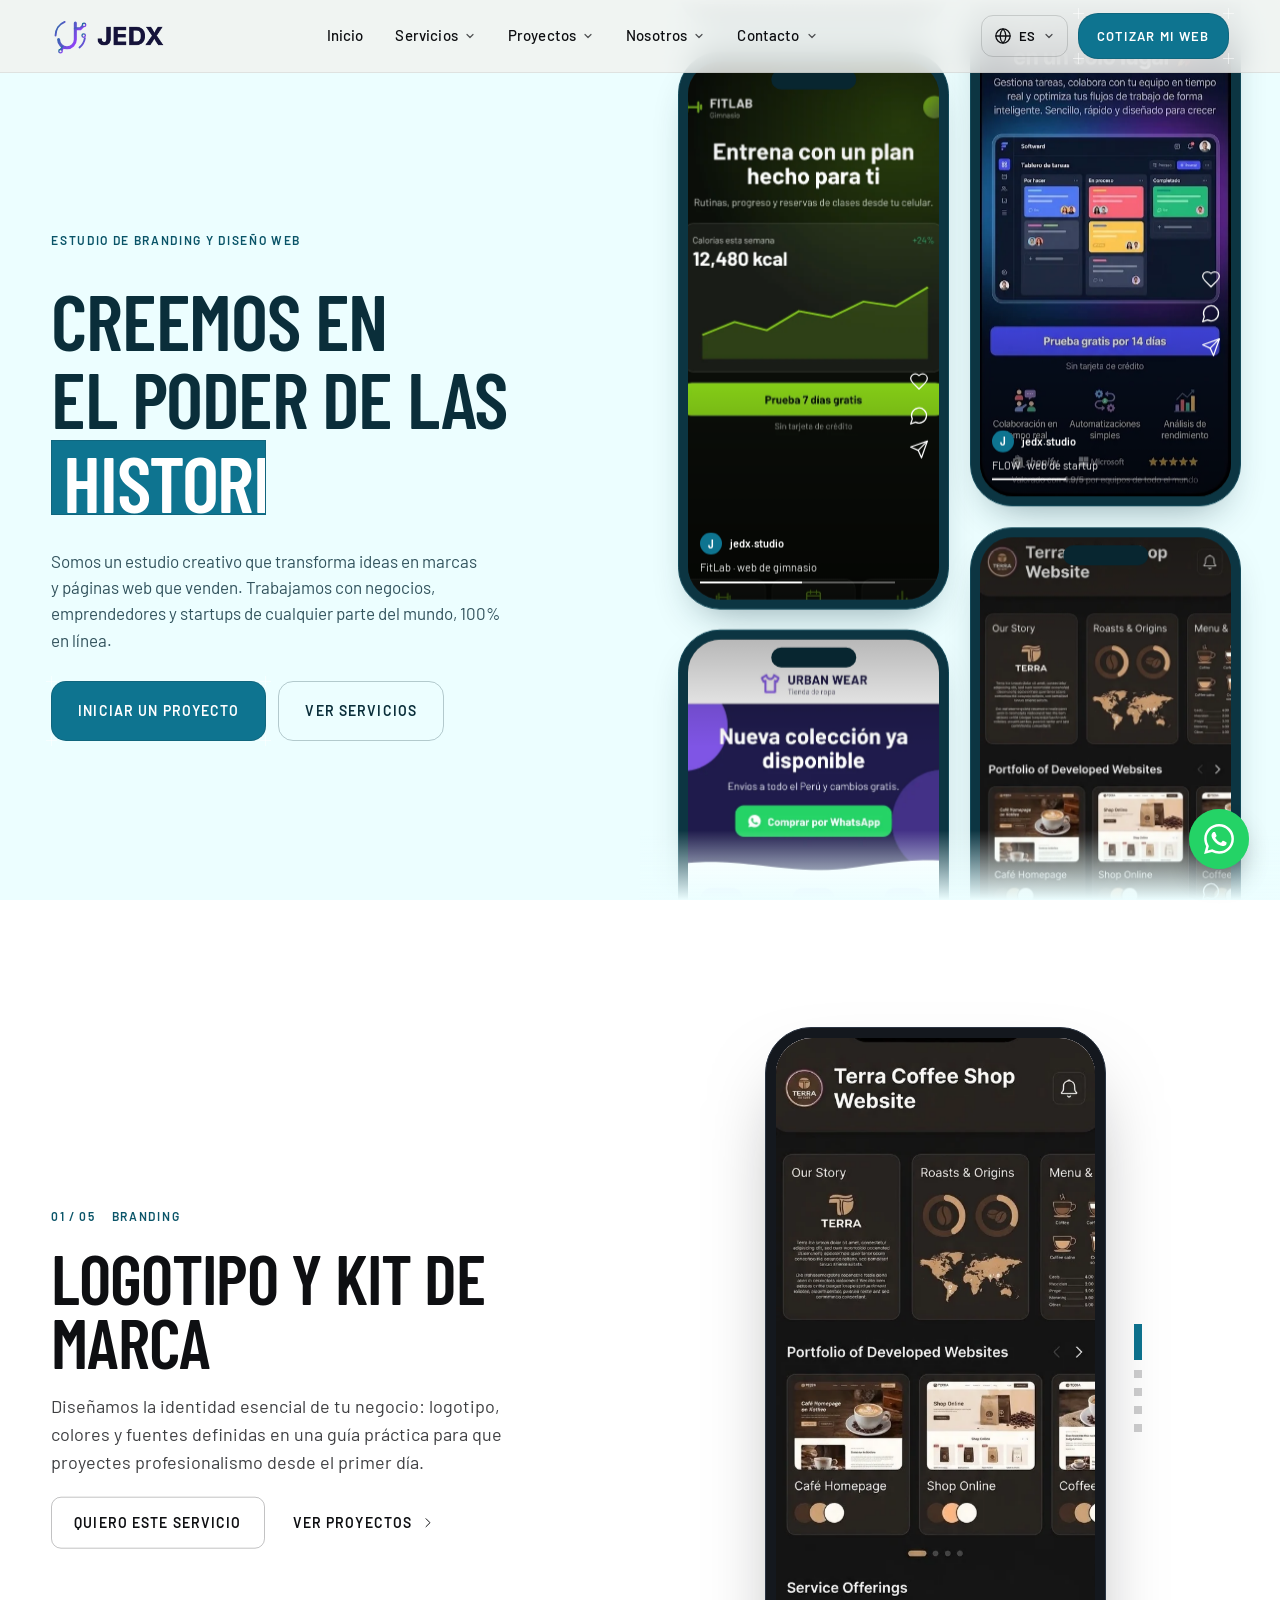
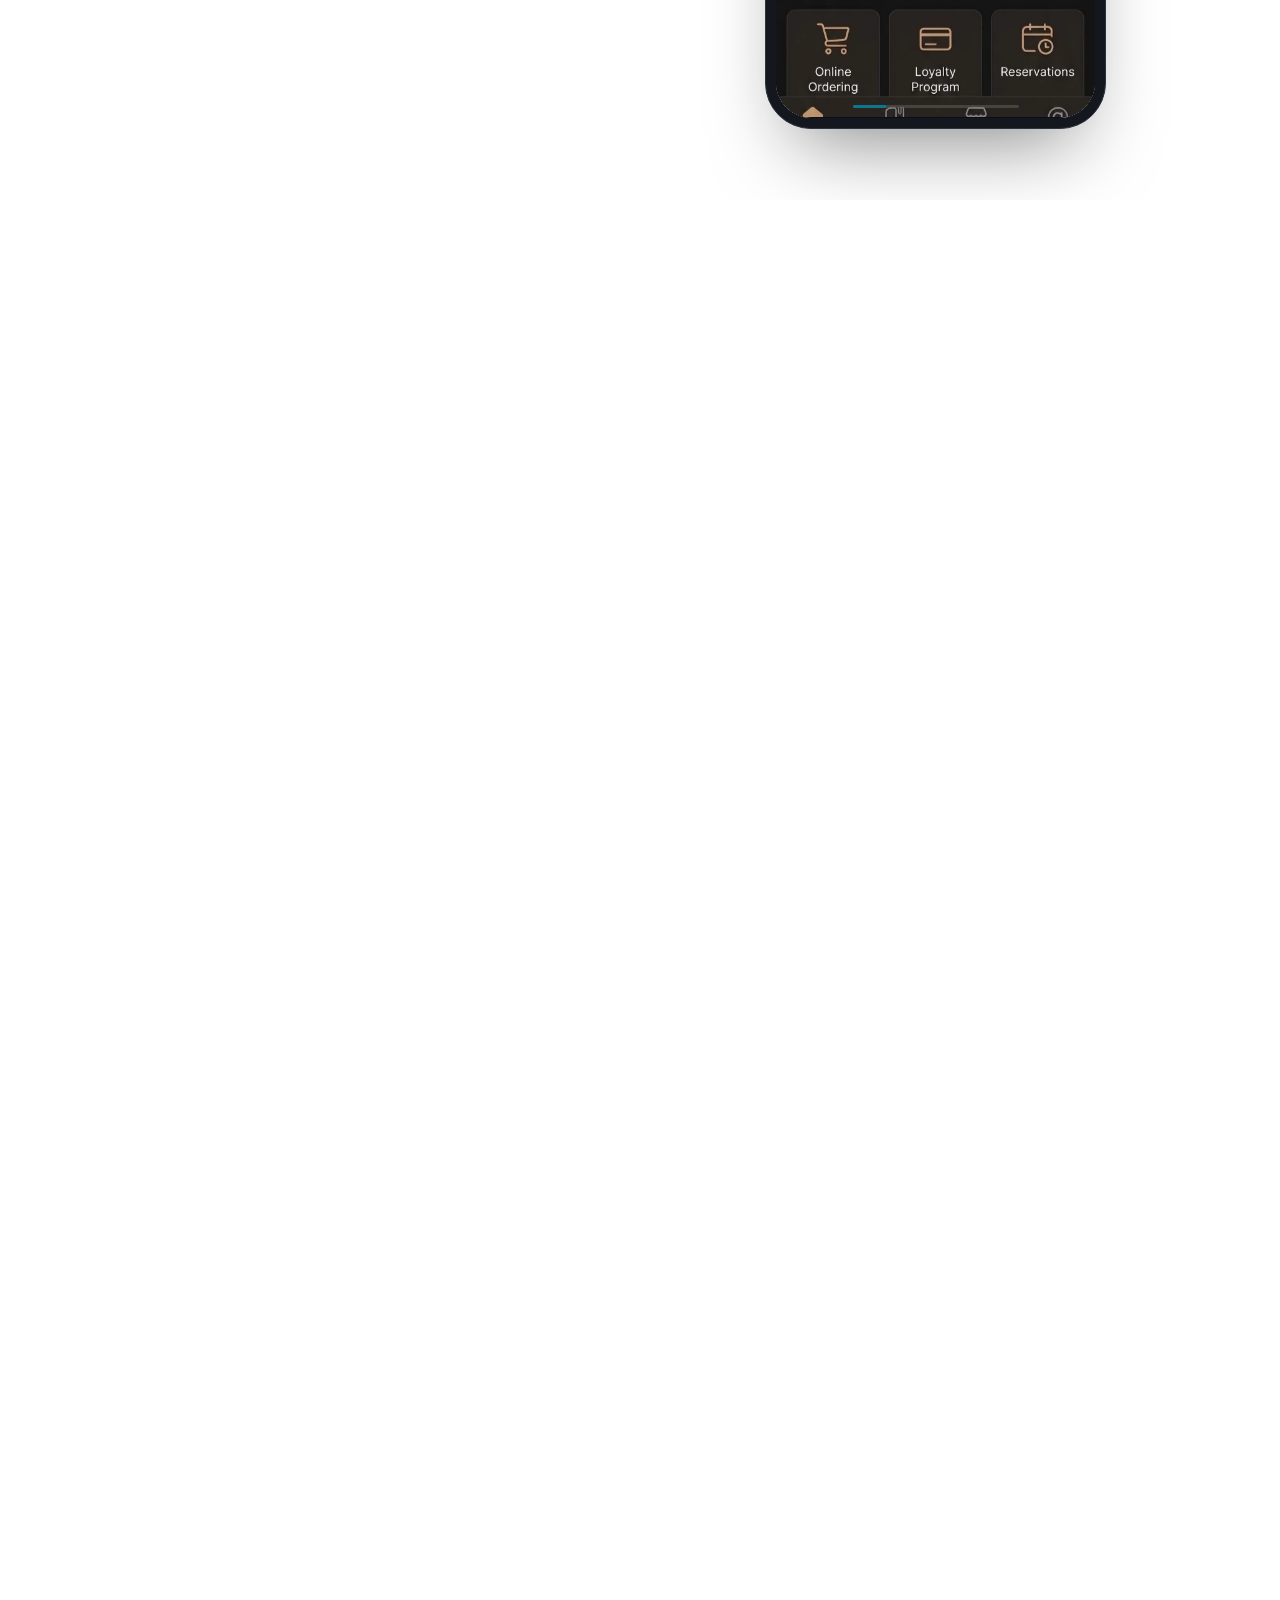
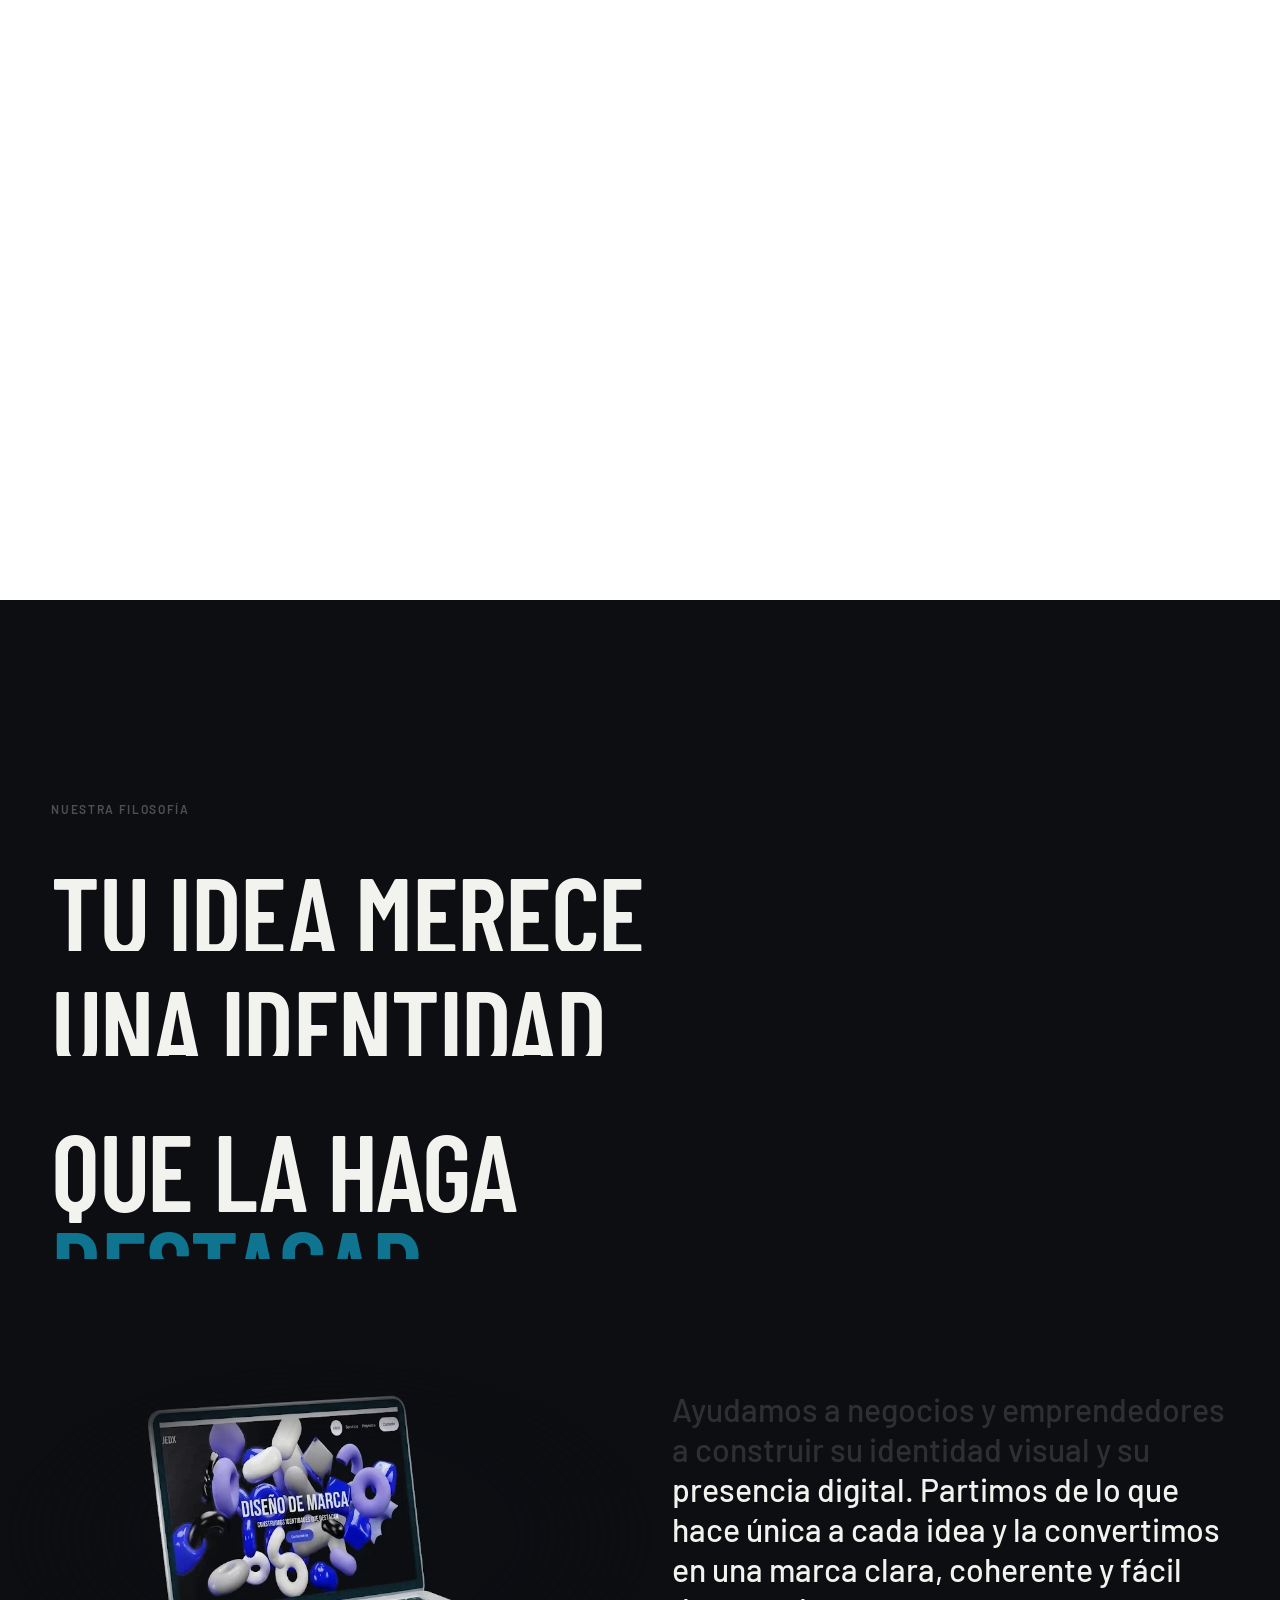
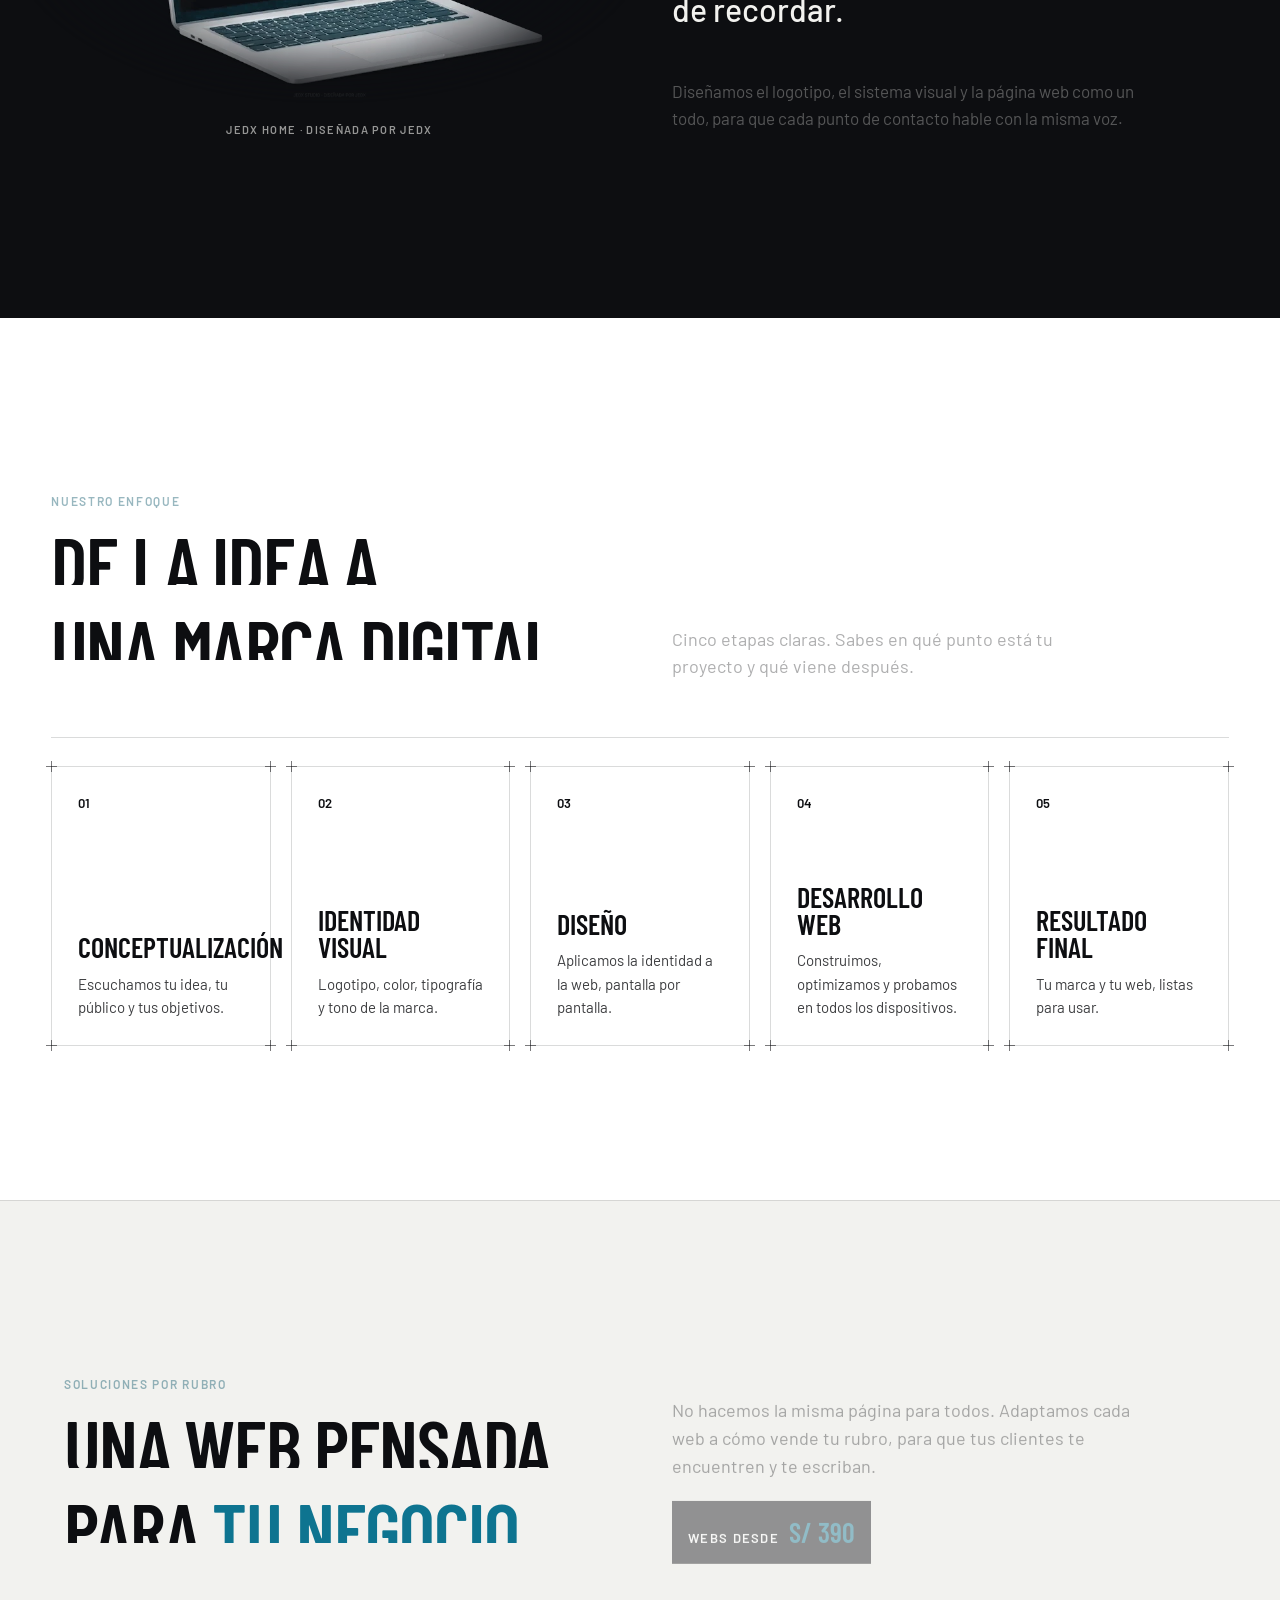
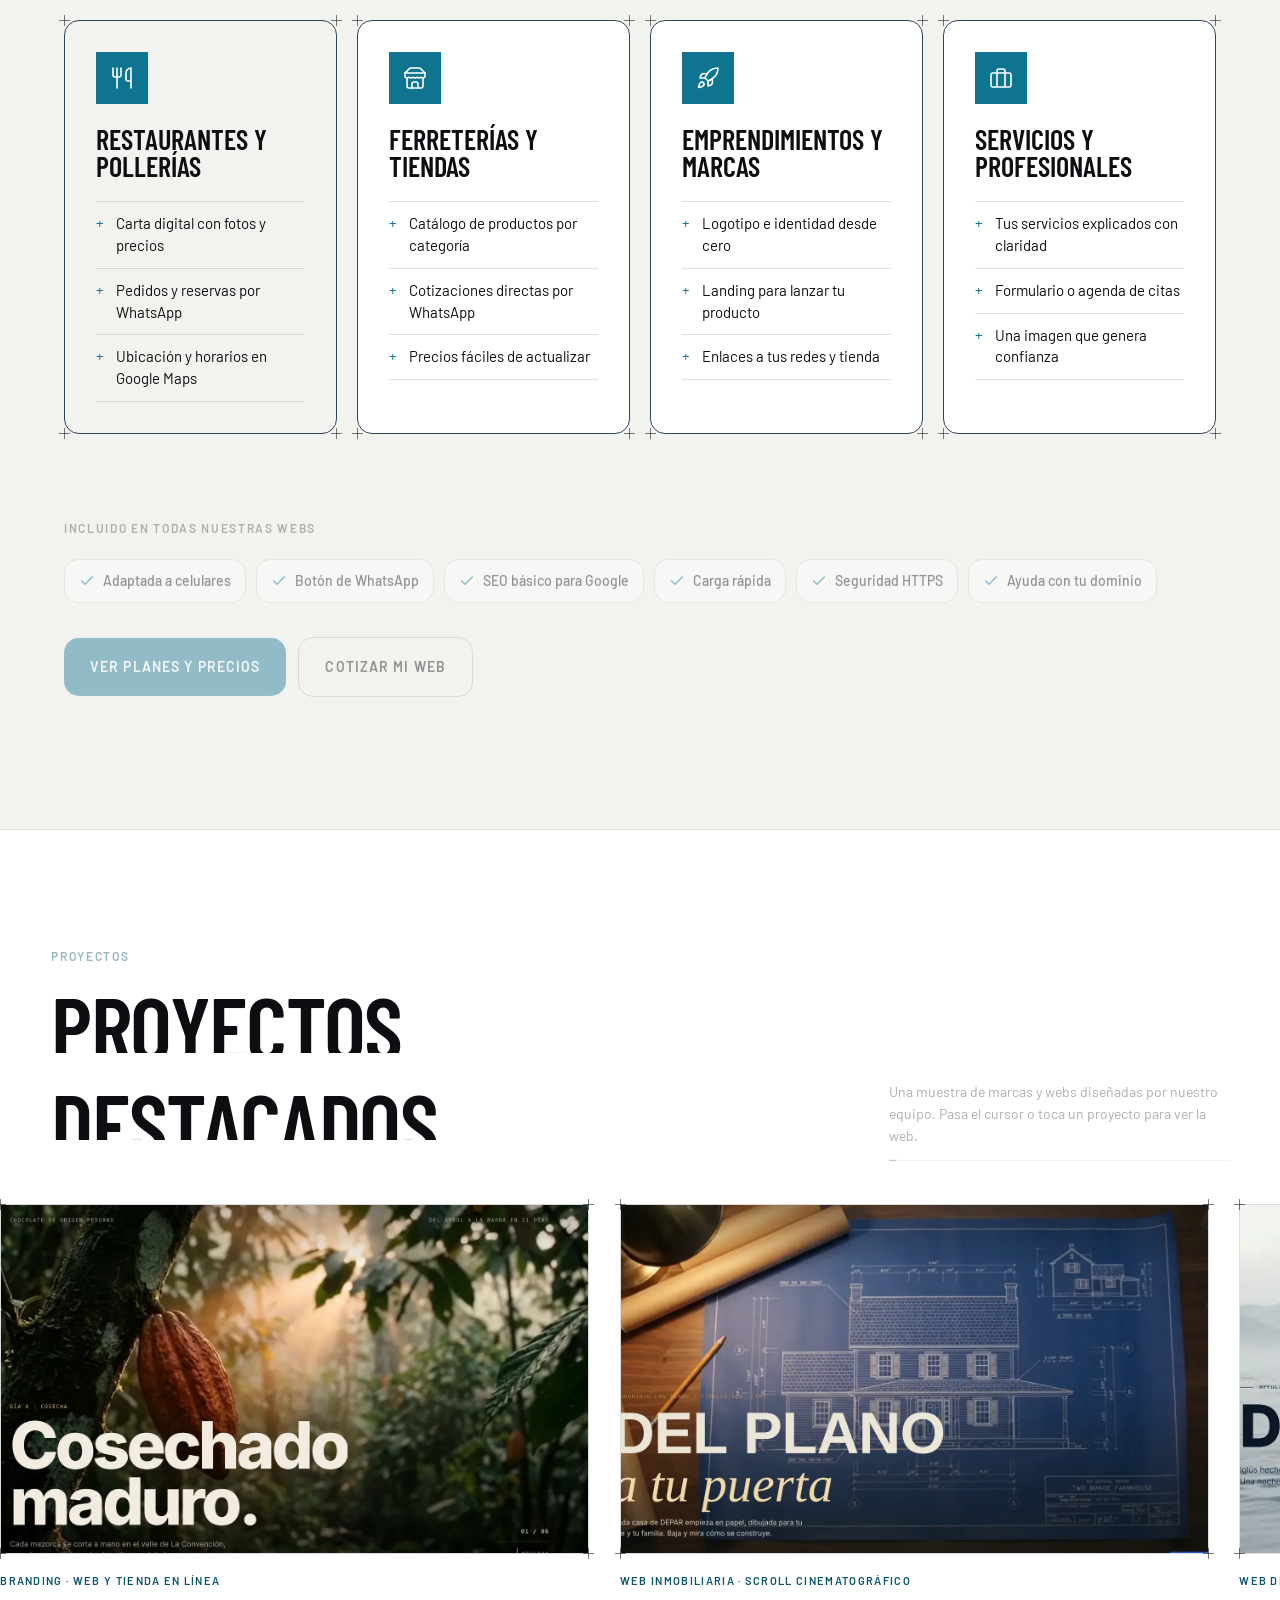
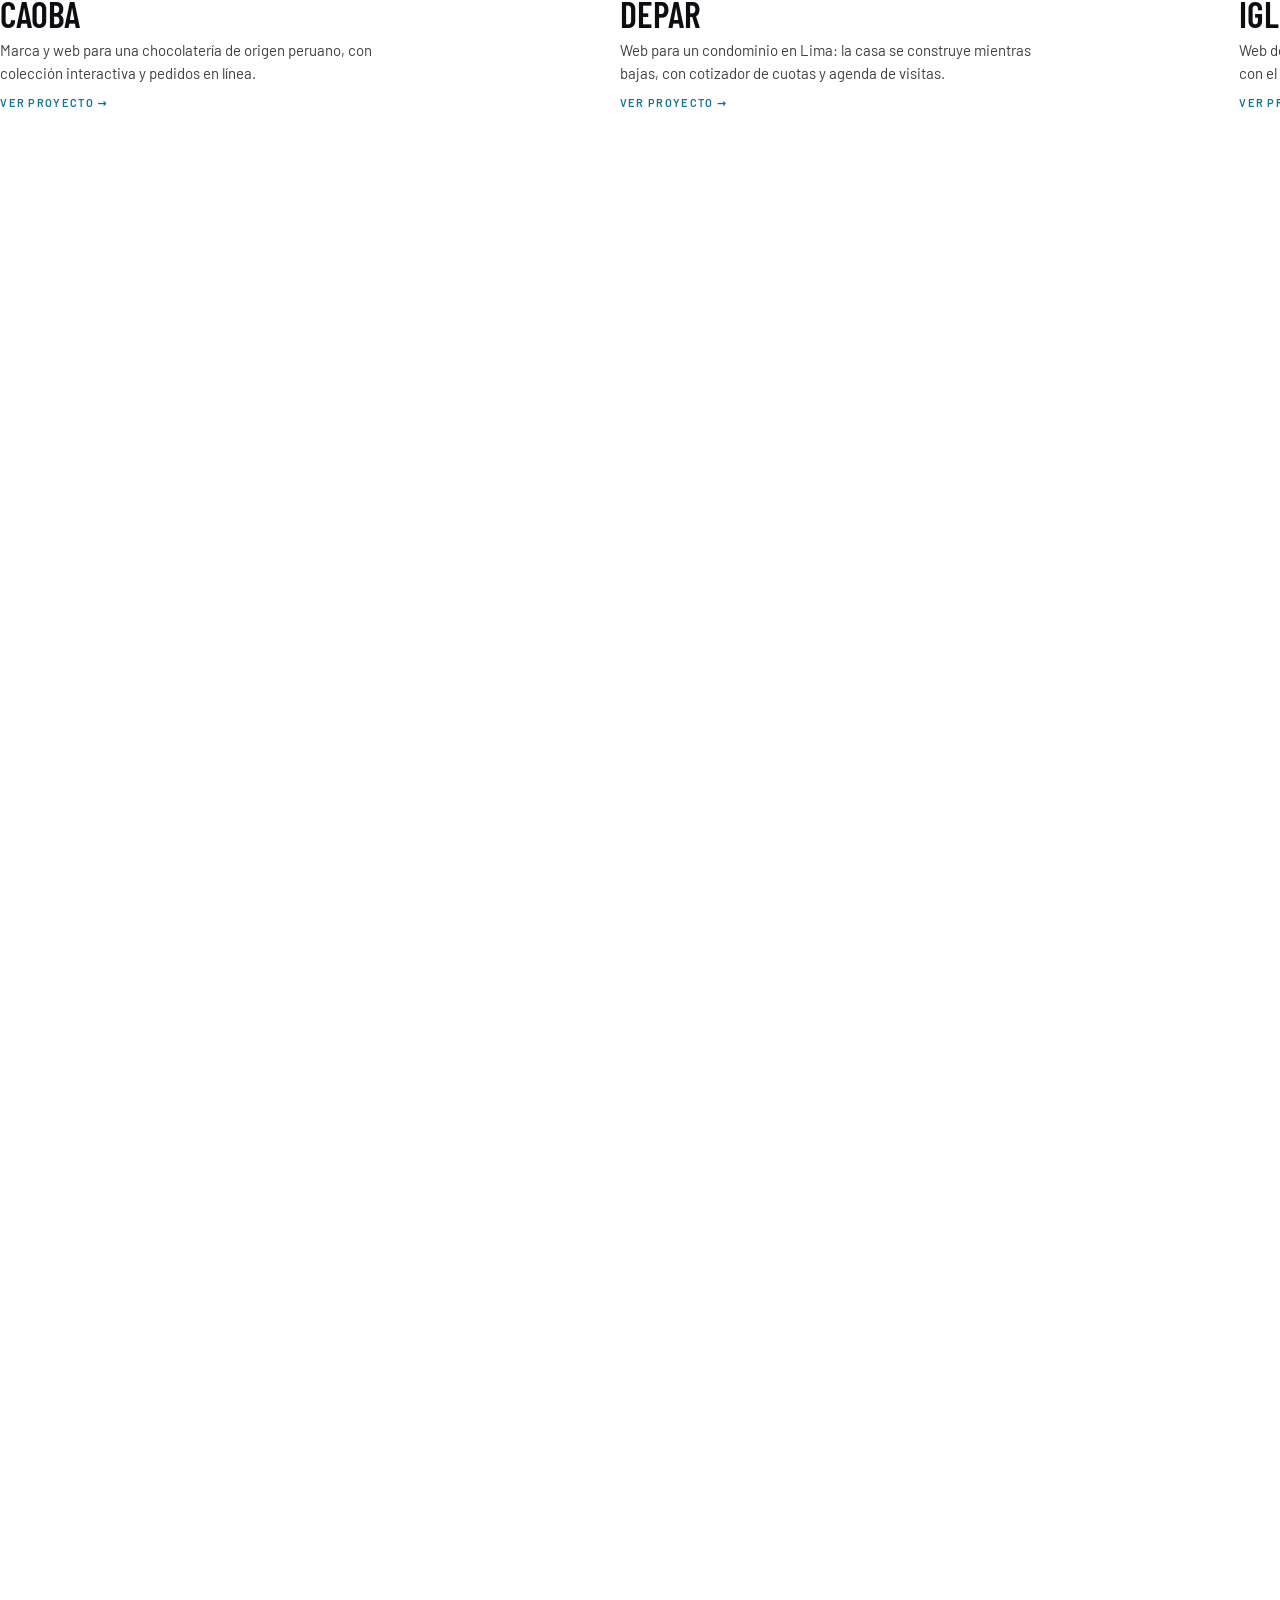
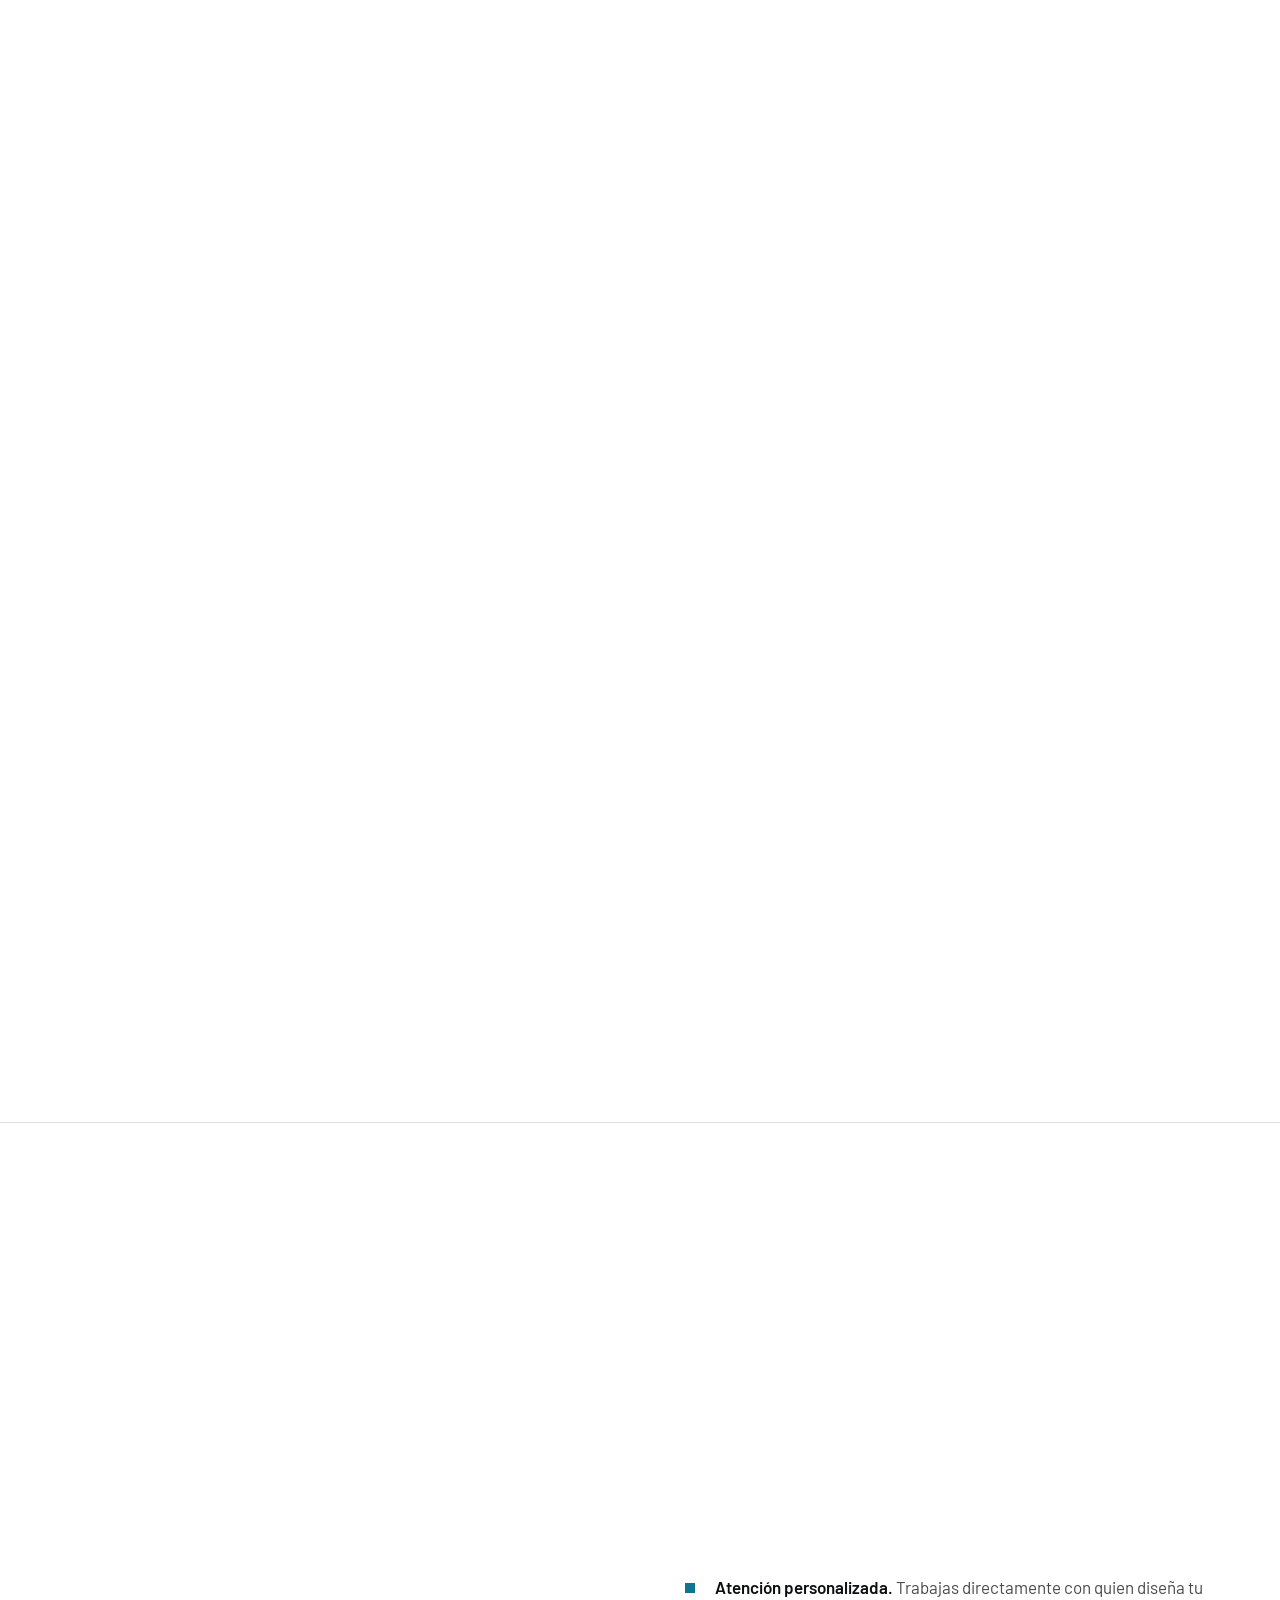
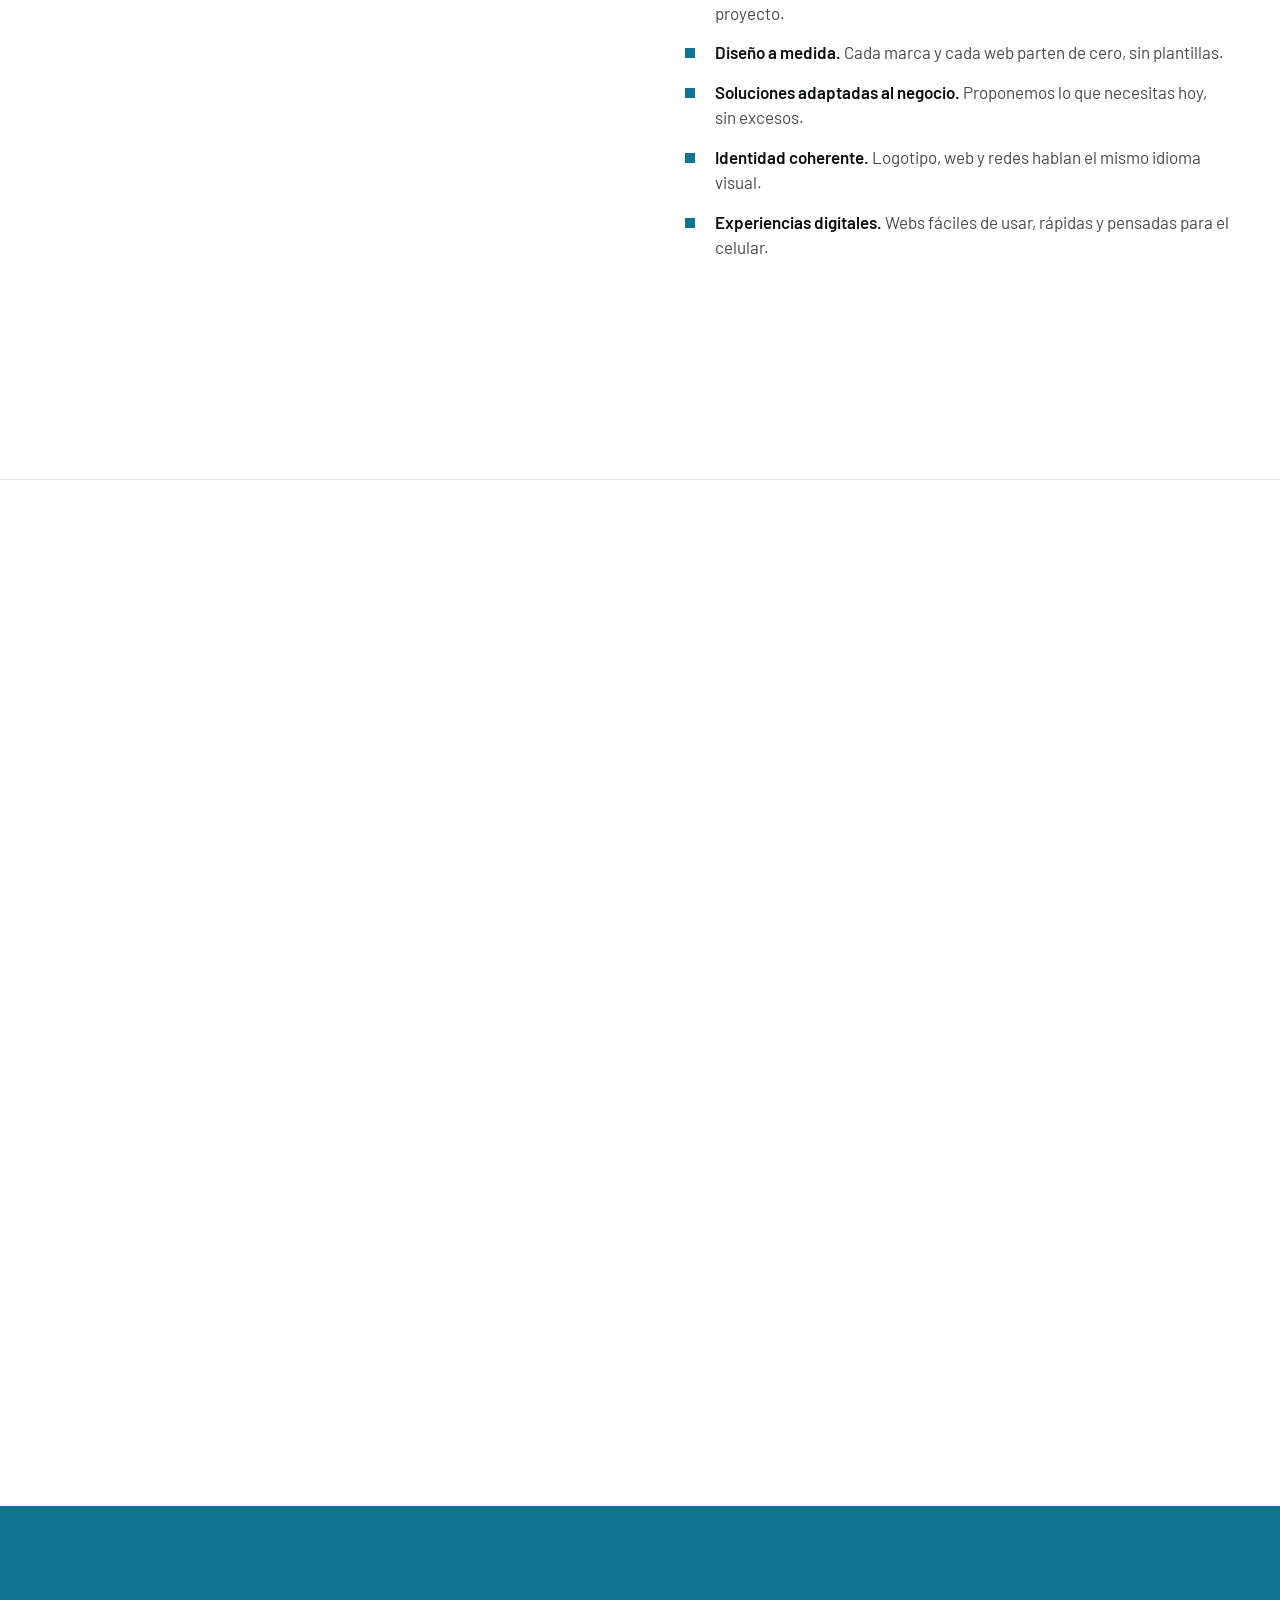
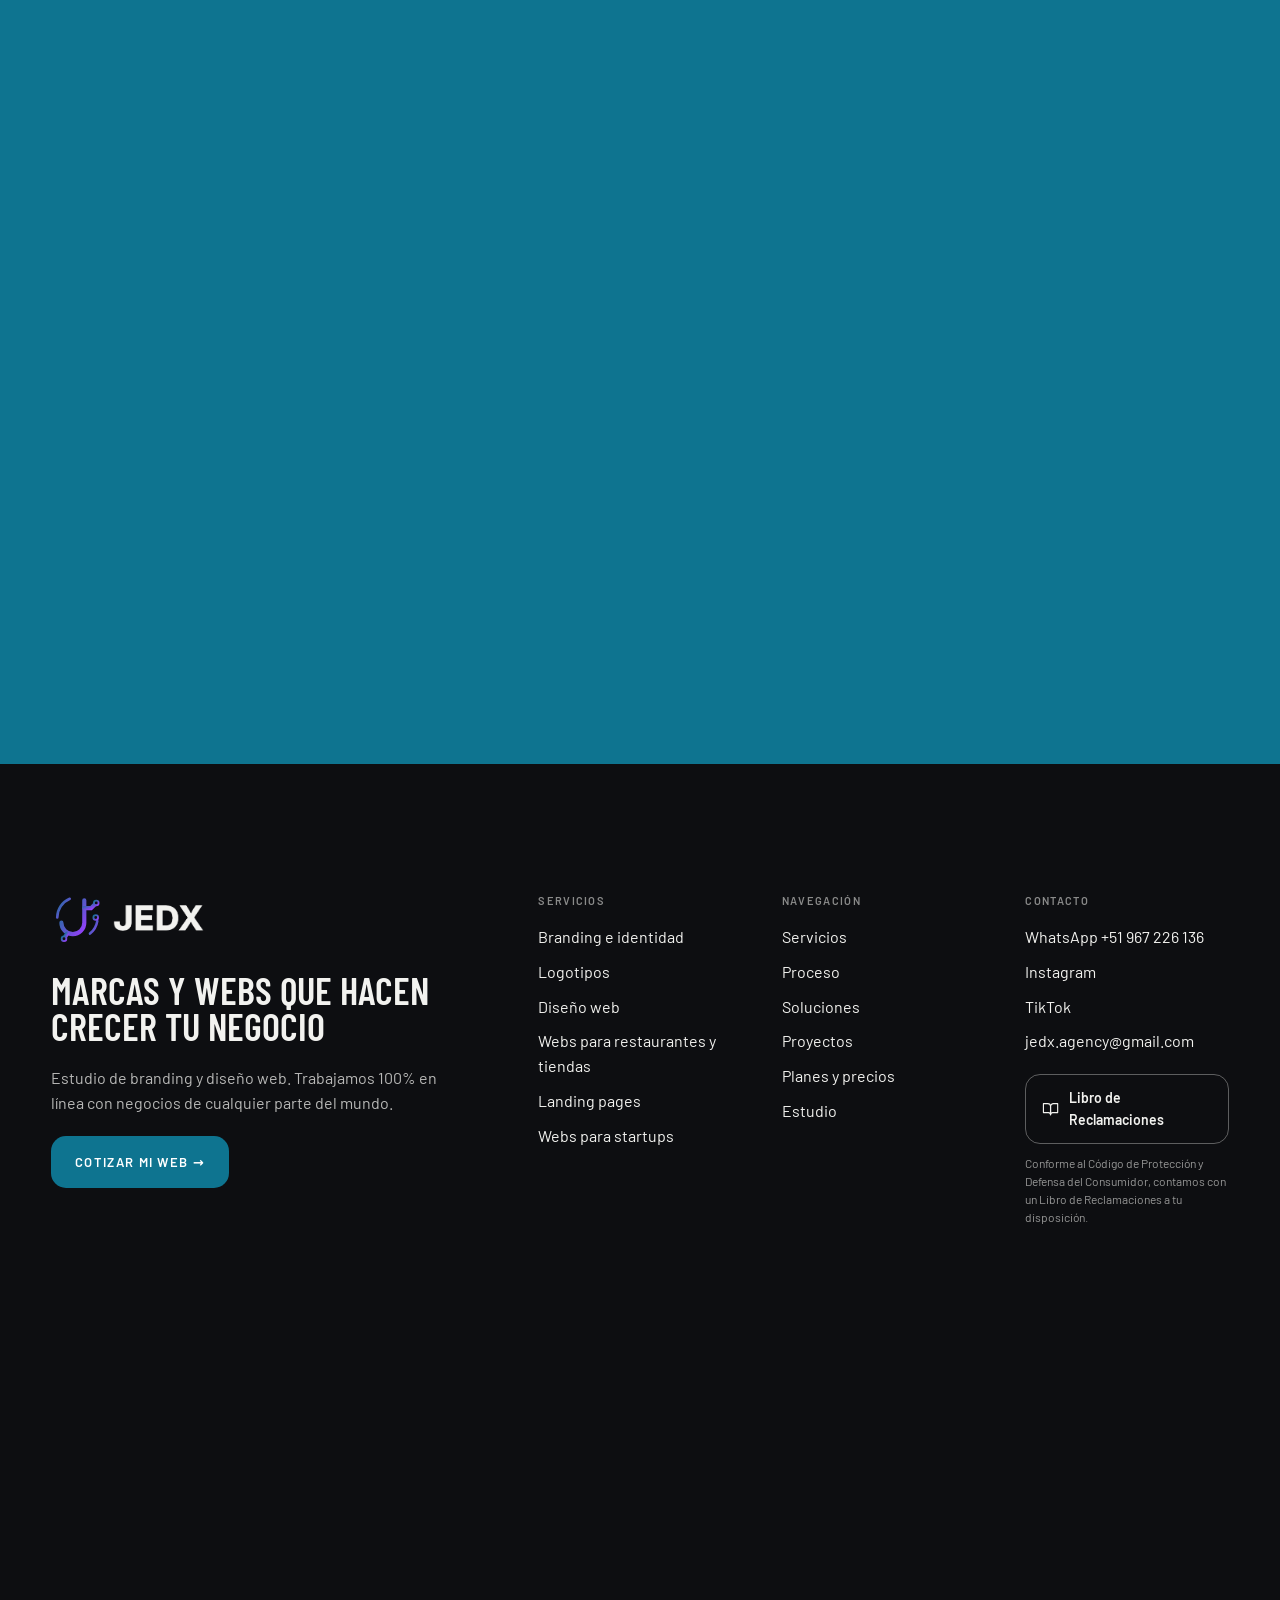
==== index.html @ 4de5710d "Web JEDX: versión actual con todos los arreglos Incluye página principal, paneles de servicios/proye" ====
<!DOCTYPE html>
<html lang="es">
<head>
<meta charset="utf-8">
<meta name="viewport" content="width=device-width, initial-scale=1">
<title>JEDX — Estudio de branding y diseño web | Logotipos y páginas web</title>
<meta name="description" content="JEDX diseña logotipos, identidad visual y páginas web que venden: webs para restaurantes, tiendas, emprendedores y startups. Webs desde S/ 390. Cotiza por WhatsApp.">
<meta name="theme-color" content="#0E7490">
<link rel="canonical" href="https://jedx.studio/">
<link rel="icon" href="assets/img/favicon.svg" type="image/svg+xml">
<link rel="apple-touch-icon" href="assets/img/apple-touch-icon.png">
<meta property="og:type" content="website">
<meta property="og:locale" content="es_PE">
<meta property="og:site_name" content="JEDX">
<meta property="og:title" content="JEDX — Estudio de branding y diseño web">
<meta property="og:description" content="Logotipos, identidad visual y páginas web que venden. Webs desde S/ 390.">
<meta property="og:url" content="https://jedx.studio/">
<meta property="og:image" content="https://jedx.studio/assets/img/og-jedx.jpg">
<meta property="og:image:width" content="1200">
<meta property="og:image:height" content="630">
<meta name="twitter:card" content="summary_large_image">
<script type="application/ld+json">{"@context": "https://schema.org", "@type": "ProfessionalService", "name": "JEDX", "description": "Estudio de branding y diseño web: logotipos, identidad visual, páginas web y landing pages para negocios de cualquier parte del mundo.", "url": "https://jedx.studio/", "image": "https://jedx.studio/assets/img/og-jedx.jpg", "telephone": "+51 967 226 136", "areaServed": "Worldwide", "priceRange": "S/ 149 - S/ 3,490", "contactPoint": {"@type": "ContactPoint", "telephone": "+51-967-226-136", "contactType": "sales", "availableLanguage": ["Spanish"]}}</script>
<style>/* vietnamese */
@font-face {
  font-family: 'Barlow';
  font-style: normal;
  font-weight: 400;
  font-display: swap;
  src: url("assets/fonts/d2282f0a.woff2") format('woff2');
  unicode-range: U+0102-0103, U+0110-0111, U+0128-0129, U+0168-0169, U+01A0-01A1, U+01AF-01B0, U+0300-0301, U+0303-0304, U+0308-0309, U+0323, U+0329, U+1EA0-1EF9, U+20AB;
}
/* latin-ext */
@font-face {
  font-family: 'Barlow';
  font-style: normal;
  font-weight: 400;
  font-display: swap;
  src: url("assets/fonts/0ba46445.woff2") format('woff2');
  unicode-range: U+0100-02BA, U+02BD-02C5, U+02C7-02CC, U+02CE-02D7, U+02DD-02FF, U+0304, U+0308, U+0329, U+1D00-1DBF, U+1E00-1E9F, U+1EF2-1EFF, U+2020, U+20A0-20AB, U+20AD-20C4, U+2113, U+2C60-2C7F, U+A720-A7FF;
}
/* latin */
@font-face {
  font-family: 'Barlow';
  font-style: normal;
  font-weight: 400;
  font-display: swap;
  src: url("assets/fonts/fc63a478.woff2") format('woff2');
  unicode-range: U+0000-00FF, U+0131, U+0152-0153, U+02BB-02BC, U+02C6, U+02DA, U+02DC, U+0304, U+0308, U+0329, U+2000-206F, U+20AC, U+2122, U+2191, U+2193, U+2212, U+2215, U+FEFF, U+FFFD;
}
/* vietnamese */
@font-face {
  font-family: 'Barlow';
  font-style: normal;
  font-weight: 500;
  font-display: swap;
  src: url("assets/fonts/55118bd6.woff2") format('woff2');
  unicode-range: U+0102-0103, U+0110-0111, U+0128-0129, U+0168-0169, U+01A0-01A1, U+01AF-01B0, U+0300-0301, U+0303-0304, U+0308-0309, U+0323, U+0329, U+1EA0-1EF9, U+20AB;
}
/* latin-ext */
@font-face {
  font-family: 'Barlow';
  font-style: normal;
  font-weight: 500;
  font-display: swap;
  src: url("assets/fonts/52c32f45.woff2") format('woff2');
  unicode-range: U+0100-02BA, U+02BD-02C5, U+02C7-02CC, U+02CE-02D7, U+02DD-02FF, U+0304, U+0308, U+0329, U+1D00-1DBF, U+1E00-1E9F, U+1EF2-1EFF, U+2020, U+20A0-20AB, U+20AD-20C4, U+2113, U+2C60-2C7F, U+A720-A7FF;
}
/* latin */
@font-face {
  font-family: 'Barlow';
  font-style: normal;
  font-weight: 500;
  font-display: swap;
  src: url("assets/fonts/796e1c4a.woff2") format('woff2');
  unicode-range: U+0000-00FF, U+0131, U+0152-0153, U+02BB-02BC, U+02C6, U+02DA, U+02DC, U+0304, U+0308, U+0329, U+2000-206F, U+20AC, U+2122, U+2191, U+2193, U+2212, U+2215, U+FEFF, U+FFFD;
}
/* vietnamese */
@font-face {
  font-family: 'Barlow';
  font-style: normal;
  font-weight: 600;
  font-display: swap;
  src: url("assets/fonts/231b4d8e.woff2") format('woff2');
  unicode-range: U+0102-0103, U+0110-0111, U+0128-0129, U+0168-0169, U+01A0-01A1, U+01AF-01B0, U+0300-0301, U+0303-0304, U+0308-0309, U+0323, U+0329, U+1EA0-1EF9, U+20AB;
}
/* latin-ext */
@font-face {
  font-family: 'Barlow';
  font-style: normal;
  font-weight: 600;
  font-display: swap;
  src: url("assets/fonts/dd656ca5.woff2") format('woff2');
  unicode-range: U+0100-02BA, U+02BD-02C5, U+02C7-02CC, U+02CE-02D7, U+02DD-02FF, U+0304, U+0308, U+0329, U+1D00-1DBF, U+1E00-1E9F, U+1EF2-1EFF, U+2020, U+20A0-20AB, U+20AD-20C4, U+2113, U+2C60-2C7F, U+A720-A7FF;
}
/* latin */
@font-face {
  font-family: 'Barlow';
  font-style: normal;
  font-weight: 600;
  font-display: swap;
  src: url("assets/fonts/5e13ee5c.woff2") format('woff2');
  unicode-range: U+0000-00FF, U+0131, U+0152-0153, U+02BB-02BC, U+02C6, U+02DA, U+02DC, U+0304, U+0308, U+0329, U+2000-206F, U+20AC, U+2122, U+2191, U+2193, U+2212, U+2215, U+FEFF, U+FFFD;
}
/* vietnamese */
@font-face {
  font-family: 'Barlow Condensed';
  font-style: normal;
  font-weight: 500;
  font-display: swap;
  src: url("assets/fonts/19c240b7.woff2") format('woff2');
  unicode-range: U+0102-0103, U+0110-0111, U+0128-0129, U+0168-0169, U+01A0-01A1, U+01AF-01B0, U+0300-0301, U+0303-0304, U+0308-0309, U+0323, U+0329, U+1EA0-1EF9, U+20AB;
}
/* latin-ext */
@font-face {
  font-family: 'Barlow Condensed';
  font-style: normal;
  font-weight: 500;
  font-display: swap;
  src: url("assets/fonts/e3df56a5.woff2") format('woff2');
  unicode-range: U+0100-02BA, U+02BD-02C5, U+02C7-02CC, U+02CE-02D7, U+02DD-02FF, U+0304, U+0308, U+0329, U+1D00-1DBF, U+1E00-1E9F, U+1EF2-1EFF, U+2020, U+20A0-20AB, U+20AD-20C4, U+2113, U+2C60-2C7F, U+A720-A7FF;
}
/* latin */
@font-face {
  font-family: 'Barlow Condensed';
  font-style: normal;
  font-weight: 500;
  font-display: swap;
  src: url("assets/fonts/7b64cd37.woff2") format('woff2');
  unicode-range: U+0000-00FF, U+0131, U+0152-0153, U+02BB-02BC, U+02C6, U+02DA, U+02DC, U+0304, U+0308, U+0329, U+2000-206F, U+20AC, U+2122, U+2191, U+2193, U+2212, U+2215, U+FEFF, U+FFFD;
}
/* vietnamese */
@font-face {
  font-family: 'Barlow Condensed';
  font-style: normal;
  font-weight: 600;
  font-display: swap;
  src: url("assets/fonts/e6b7b6a3.woff2") format('woff2');
  unicode-range: U+0102-0103, U+0110-0111, U+0128-0129, U+0168-0169, U+01A0-01A1, U+01AF-01B0, U+0300-0301, U+0303-0304, U+0308-0309, U+0323, U+0329, U+1EA0-1EF9, U+20AB;
}
/* latin-ext */
@font-face {
  font-family: 'Barlow Condensed';
  font-style: normal;
  font-weight: 600;
  font-display: swap;
  src: url("assets/fonts/881615b3.woff2") format('woff2');
  unicode-range: U+0100-02BA, U+02BD-02C5, U+02C7-02CC, U+02CE-02D7, U+02DD-02FF, U+0304, U+0308, U+0329, U+1D00-1DBF, U+1E00-1E9F, U+1EF2-1EFF, U+2020, U+20A0-20AB, U+20AD-20C4, U+2113, U+2C60-2C7F, U+A720-A7FF;
}
/* latin */
@font-face {
  font-family: 'Barlow Condensed';
  font-style: normal;
  font-weight: 600;
  font-display: swap;
  src: url("assets/fonts/ab74875f.woff2") format('woff2');
  unicode-range: U+0000-00FF, U+0131, U+0152-0153, U+02BB-02BC, U+02C6, U+02DA, U+02DC, U+0304, U+0308, U+0329, U+2000-206F, U+20AC, U+2122, U+2191, U+2193, U+2212, U+2215, U+FEFF, U+FFFD;
}
/* vietnamese */
@font-face {
  font-family: 'Barlow Condensed';
  font-style: normal;
  font-weight: 700;
  font-display: swap;
  src: url("assets/fonts/0ce702d6.woff2") format('woff2');
  unicode-range: U+0102-0103, U+0110-0111, U+0128-0129, U+0168-0169, U+01A0-01A1, U+01AF-01B0, U+0300-0301, U+0303-0304, U+0308-0309, U+0323, U+0329, U+1EA0-1EF9, U+20AB;
}
/* latin-ext */
@font-face {
  font-family: 'Barlow Condensed';
  font-style: normal;
  font-weight: 700;
  font-display: swap;
  src: url("assets/fonts/4308d374.woff2") format('woff2');
  unicode-range: U+0100-02BA, U+02BD-02C5, U+02C7-02CC, U+02CE-02D7, U+02DD-02FF, U+0304, U+0308, U+0329, U+1D00-1DBF, U+1E00-1E9F, U+1EF2-1EFF, U+2020, U+20A0-20AB, U+20AD-20C4, U+2113, U+2C60-2C7F, U+A720-A7FF;
}
/* latin */
@font-face {
  font-family: 'Barlow Condensed';
  font-style: normal;
  font-weight: 700;
  font-display: swap;
  src: url("assets/fonts/1bac1130.woff2") format('woff2');
  unicode-range: U+0000-00FF, U+0131, U+0152-0153, U+02BB-02BC, U+02C6, U+02DA, U+02DC, U+0304, U+0308, U+0329, U+2000-206F, U+20AC, U+2122, U+2191, U+2193, U+2212, U+2215, U+FEFF, U+FFFD;
}
</style>
<style>/* Industry — design-system tokens and component classes. This file is the source of truth for the system's look; retune it here and see readme.md. */
/* vietnamese */
@font-face {
  font-family: 'Barlow';
  font-style: normal;
  font-weight: 400;
  font-display: swap;
  src: url("assets/fonts/d2282f0a.woff2") format('woff2');
  unicode-range: U+0102-0103, U+0110-0111, U+0128-0129, U+0168-0169, U+01A0-01A1, U+01AF-01B0, U+0300-0301, U+0303-0304, U+0308-0309, U+0323, U+0329, U+1EA0-1EF9, U+20AB;
}
/* latin-ext */
@font-face {
  font-family: 'Barlow';
  font-style: normal;
  font-weight: 400;
  font-display: swap;
  src: url("assets/fonts/0ba46445.woff2") format('woff2');
  unicode-range: U+0100-02BA, U+02BD-02C5, U+02C7-02CC, U+02CE-02D7, U+02DD-02FF, U+0304, U+0308, U+0329, U+1D00-1DBF, U+1E00-1E9F, U+1EF2-1EFF, U+2020, U+20A0-20AB, U+20AD-20C4, U+2113, U+2C60-2C7F, U+A720-A7FF;
}
/* latin */
@font-face {
  font-family: 'Barlow';
  font-style: normal;
  font-weight: 400;
  font-display: swap;
  src: url("assets/fonts/fc63a478.woff2") format('woff2');
  unicode-range: U+0000-00FF, U+0131, U+0152-0153, U+02BB-02BC, U+02C6, U+02DA, U+02DC, U+0304, U+0308, U+0329, U+2000-206F, U+20AC, U+2122, U+2191, U+2193, U+2212, U+2215, U+FEFF, U+FFFD;
}
/* vietnamese */
@font-face {
  font-family: 'Barlow';
  font-style: normal;
  font-weight: 500;
  font-display: swap;
  src: url("assets/fonts/55118bd6.woff2") format('woff2');
  unicode-range: U+0102-0103, U+0110-0111, U+0128-0129, U+0168-0169, U+01A0-01A1, U+01AF-01B0, U+0300-0301, U+0303-0304, U+0308-0309, U+0323, U+0329, U+1EA0-1EF9, U+20AB;
}
/* latin-ext */
@font-face {
  font-family: 'Barlow';
  font-style: normal;
  font-weight: 500;
  font-display: swap;
  src: url("assets/fonts/52c32f45.woff2") format('woff2');
  unicode-range: U+0100-02BA, U+02BD-02C5, U+02C7-02CC, U+02CE-02D7, U+02DD-02FF, U+0304, U+0308, U+0329, U+1D00-1DBF, U+1E00-1E9F, U+1EF2-1EFF, U+2020, U+20A0-20AB, U+20AD-20C4, U+2113, U+2C60-2C7F, U+A720-A7FF;
}
/* latin */
@font-face {
  font-family: 'Barlow';
  font-style: normal;
  font-weight: 500;
  font-display: swap;
  src: url("assets/fonts/796e1c4a.woff2") format('woff2');
  unicode-range: U+0000-00FF, U+0131, U+0152-0153, U+02BB-02BC, U+02C6, U+02DA, U+02DC, U+0304, U+0308, U+0329, U+2000-206F, U+20AC, U+2122, U+2191, U+2193, U+2212, U+2215, U+FEFF, U+FFFD;
}
/* vietnamese */
@font-face {
  font-family: 'Barlow';
  font-style: normal;
  font-weight: 700;
  font-display: swap;
  src: url("assets/fonts/bd2532d5.woff2") format('woff2');
  unicode-range: U+0102-0103, U+0110-0111, U+0128-0129, U+0168-0169, U+01A0-01A1, U+01AF-01B0, U+0300-0301, U+0303-0304, U+0308-0309, U+0323, U+0329, U+1EA0-1EF9, U+20AB;
}
/* latin-ext */
@font-face {
  font-family: 'Barlow';
  font-style: normal;
  font-weight: 700;
  font-display: swap;
  src: url("assets/fonts/46a179b3.woff2") format('woff2');
  unicode-range: U+0100-02BA, U+02BD-02C5, U+02C7-02CC, U+02CE-02D7, U+02DD-02FF, U+0304, U+0308, U+0329, U+1D00-1DBF, U+1E00-1E9F, U+1EF2-1EFF, U+2020, U+20A0-20AB, U+20AD-20C4, U+2113, U+2C60-2C7F, U+A720-A7FF;
}
/* latin */
@font-face {
  font-family: 'Barlow';
  font-style: normal;
  font-weight: 700;
  font-display: swap;
  src: url("assets/fonts/4f1eda33.woff2") format('woff2');
  unicode-range: U+0000-00FF, U+0131, U+0152-0153, U+02BB-02BC, U+02C6, U+02DA, U+02DC, U+0304, U+0308, U+0329, U+2000-206F, U+20AC, U+2122, U+2191, U+2193, U+2212, U+2215, U+FEFF, U+FFFD;
}
/* vietnamese */
@font-face {
  font-family: 'Barlow Condensed';
  font-style: normal;
  font-weight: 400;
  font-display: swap;
  src: url("assets/fonts/0646ffa9.woff2") format('woff2');
  unicode-range: U+0102-0103, U+0110-0111, U+0128-0129, U+0168-0169, U+01A0-01A1, U+01AF-01B0, U+0300-0301, U+0303-0304, U+0308-0309, U+0323, U+0329, U+1EA0-1EF9, U+20AB;
}
/* latin-ext */
@font-face {
  font-family: 'Barlow Condensed';
  font-style: normal;
  font-weight: 400;
  font-display: swap;
  src: url("assets/fonts/db9ae915.woff2") format('woff2');
  unicode-range: U+0100-02BA, U+02BD-02C5, U+02C7-02CC, U+02CE-02D7, U+02DD-02FF, U+0304, U+0308, U+0329, U+1D00-1DBF, U+1E00-1E9F, U+1EF2-1EFF, U+2020, U+20A0-20AB, U+20AD-20C4, U+2113, U+2C60-2C7F, U+A720-A7FF;
}
/* latin */
@font-face {
  font-family: 'Barlow Condensed';
  font-style: normal;
  font-weight: 400;
  font-display: swap;
  src: url("assets/fonts/81603f66.woff2") format('woff2');
  unicode-range: U+0000-00FF, U+0131, U+0152-0153, U+02BB-02BC, U+02C6, U+02DA, U+02DC, U+0304, U+0308, U+0329, U+2000-206F, U+20AC, U+2122, U+2191, U+2193, U+2212, U+2215, U+FEFF, U+FFFD;
}
/* vietnamese */
@font-face {
  font-family: 'Barlow Condensed';
  font-style: normal;
  font-weight: 600;
  font-display: swap;
  src: url("assets/fonts/e6b7b6a3.woff2") format('woff2');
  unicode-range: U+0102-0103, U+0110-0111, U+0128-0129, U+0168-0169, U+01A0-01A1, U+01AF-01B0, U+0300-0301, U+0303-0304, U+0308-0309, U+0323, U+0329, U+1EA0-1EF9, U+20AB;
}
/* latin-ext */
@font-face {
  font-family: 'Barlow Condensed';
  font-style: normal;
  font-weight: 600;
  font-display: swap;
  src: url("assets/fonts/881615b3.woff2") format('woff2');
  unicode-range: U+0100-02BA, U+02BD-02C5, U+02C7-02CC, U+02CE-02D7, U+02DD-02FF, U+0304, U+0308, U+0329, U+1D00-1DBF, U+1E00-1E9F, U+1EF2-1EFF, U+2020, U+20A0-20AB, U+20AD-20C4, U+2113, U+2C60-2C7F, U+A720-A7FF;
}
/* latin */
@font-face {
  font-family: 'Barlow Condensed';
  font-style: normal;
  font-weight: 600;
  font-display: swap;
  src: url("assets/fonts/ab74875f.woff2") format('woff2');
  unicode-range: U+0000-00FF, U+0131, U+0152-0153, U+02BB-02BC, U+02C6, U+02DA, U+02DC, U+0304, U+0308, U+0329, U+2000-206F, U+20AC, U+2122, U+2191, U+2193, U+2212, U+2215, U+FEFF, U+FFFD;
}


:root {
  --color-bg: #f2f2f3;
  --color-surface: #e9e9ea;
  --color-text: #1d1f20;
  --color-accent: #5980a6;
  --color-accent-2: #728fab;
  --color-divider: color-mix(in srgb, #1d1f20 16%, transparent);

  /* Tonal ramps — generated in OKLCH on one shared lightness scale, so the
     same step of any role matches the others in visual value. */
  --color-neutral-100: #f5f5f8;
  --color-neutral-200: #e7e7ea;
  --color-neutral-300: #d4d4d7;
  --color-neutral-400: #b7b7ba;
  --color-neutral-500: #98989b;
  --color-neutral-600: #7a7a7d;
  --color-neutral-700: #5d5d60;
  --color-neutral-800: #424244;
  --color-neutral-900: #2b2b2d;

  --color-accent-100: #eef6ff;
  --color-accent-200: #d6ebff;
  --color-accent-300: #b5d9fd;
  --color-accent-400: #94bce3;
  --color-accent-500: #749dc4;
  --color-accent-600: #597ea3;
  --color-accent-700: #416180;
  --color-accent-800: #2c455d;
  --color-accent-900: #1d2d3d;

  --color-accent-2-100: #eef6ff;
  --color-accent-2-200: #d6ebff;
  --color-accent-2-300: #bdd8f2;
  --color-accent-2-400: #9ebbd8;
  --color-accent-2-500: #7e9cb8;
  --color-accent-2-600: #627d98;
  --color-accent-2-700: #486077;
  --color-accent-2-800: #314457;
  --color-accent-2-900: #1f2d3a;

  --font-heading: "Barlow Condensed", system-ui, sans-serif;
  --font-heading-weight: 600;
  --font-body: "Barlow", system-ui, sans-serif;

  --space-1: 3.4px;
  --space-2: 6.8px;
  --space-3: 10.2px;
  --space-4: 13.6px;
  --space-6: 20.4px;
  --space-8: 27.2px;

  --radius-sm: 2px;
  --radius-md: 4px;
  --radius-lg: 7px;

  /* Elevation — derived from the ground: soft ink-tinted shadows on a
     light theme, a hairline edge + ambient darkness on a dark one. */
  --shadow-sm: 0 1px 2px color-mix(in srgb, #2b2b2d 14%, transparent);
  --shadow-md: 0 3px 10px color-mix(in srgb, #2b2b2d 16%, transparent);
  --shadow-lg: 0 12px 32px color-mix(in srgb, #2b2b2d 22%, transparent);
}

body {
  background: var(--color-bg);
  color: var(--color-text);
  font-family: var(--font-body);
}
h1, h2, h3, h4 { font-family: var(--font-heading); font-weight: var(--font-heading-weight); }

.blueprint {
  position: relative;
  border: 1px solid var(--color-divider);
  border-radius: 0;
}
/* The overlay image treatments (halftone, duotone) clip their overlay
   (overflow:hidden); a blueprint wrapper draws its registration marks
   outside the box, so when both classes share a wrapper the frame must
   win. */
.blueprint.halftone, .blueprint.plate, .blueprint.duotone { overflow: visible; }
.blueprint > .corner {
  position: absolute; width: 11px; height: 11px;
  color: color-mix(in srgb, var(--color-text) 55%, transparent);
}
.blueprint > .corner::before, .blueprint > .corner::after {
  content: ""; position: absolute; background: currentColor;
}
.blueprint > .corner::before { left: 5px; top: 0; width: 1px; height: 100%; }
.blueprint > .corner::after  { top: 5px; left: 0; width: 100%; height: 1px; }
.blueprint > .corner.tl { top: -6px; left: -6px; }
.blueprint > .corner.tr { top: -6px; right: -6px; }
.blueprint > .corner.bl { bottom: -6px; left: -6px; }
.blueprint > .corner.br { bottom: -6px; right: -6px; }

.duotone{position:relative;overflow:hidden}
.duotone::after{content:"";position:absolute;inset:0;pointer-events:none;
  background:var(--color-accent);mix-blend-mode:color}

/* ══════════════════════════════════════════════════════════════════════════
   Components — built with the tokens above. Plain CSS
   on plain HTML: no JavaScript, no build step. Each class is documented in
   readme.md and demonstrated in foundations/ and components/.
   ══════════════════════════════════════════════════════════════════════ */

*, *::before, *::after { box-sizing: border-box; }
body { margin: 0; font-size: 15px; line-height: 1.55; font-weight: 400; }
h1, h2, h3, h4, h5, h6 {
  font-family: var(--font-heading); font-weight: var(--font-heading-weight);
  line-height: 1.12; letter-spacing: -0.015em; margin: 0 0 var(--space-2);
}
h1 { font-size: 42px; }
h2 { font-size: 32px; }
h3 { font-size: 25px; }
h4 { font-size: 20px; }
h5 { font-size: 16px; }
h6 { font-size: 13px; }
h6 { letter-spacing: 0.08em; text-transform: uppercase; }
p { margin: 0 0 var(--space-3); }
a { color: var(--color-accent); text-underline-offset: 3px; }
img { display: block; max-width: 100%; }
figure { margin: 0; }
figcaption {
  font-size: 11px; margin-top: var(--space-1);
  color: color-mix(in srgb, var(--color-text) 55%, transparent);
}
.text-muted { color: color-mix(in srgb, var(--color-text) 55%, transparent); }
:focus { outline: none; }
:focus-visible { outline: 2px solid var(--color-accent); outline-offset: 2px; }
::selection { background: color-mix(in srgb, var(--color-accent) 30%, transparent); }

/* — rules — */
.hr {
  height: 1px; border: 0; margin: var(--space-4) 0;
  background: var(--color-divider);
}

/* — buttons — */
.btn {
  display: inline-flex; align-items: center; justify-content: center; gap: 6px;
  cursor: pointer; text-decoration: none;
  font-family: var(--font-heading); font-weight: var(--font-heading-weight);
  font-size: 14px; line-height: 1.2; color: var(--color-text); /* matches the .input's 14px —
     the pair sits side by side in sign-up rows */
  background: transparent; border: 1px solid transparent;
  padding: var(--space-2) calc(var(--space-3) * 1.2);
  border-radius: var(--radius-md);
}
.btn svg { display: block; }
.btn:disabled { opacity: 0.45; cursor: not-allowed; }
.btn-primary { background: var(--color-accent); color: var(--color-bg); }
.btn-primary:hover { background: var(--color-accent-600); }
.btn-primary:active { background: var(--color-accent-700); }
.btn-secondary { border-color: var(--color-divider); }
.btn-secondary:hover { background: color-mix(in srgb, var(--color-text) 7%, transparent); }
.btn-secondary:active { background: color-mix(in srgb, var(--color-text) 14%, transparent); }
.btn-ghost { color: var(--color-accent); padding-inline: var(--space-1); }
.btn-ghost:hover { background: color-mix(in srgb, var(--color-accent) 10%, transparent); }
.btn-ghost:active { background: color-mix(in srgb, var(--color-accent) 18%, transparent); }
.btn-icon { width: 36px; height: 36px; padding: 0; }
.btn-block { width: 100%; margin-top: var(--space-2); }

/* — forms — */
.field > label {
  display: block; font-size: 12px; margin-bottom: 5px;
  color: color-mix(in srgb, var(--color-text) 70%, transparent);
}
.input {
  width: 100%; min-height: 36px; padding: 6px 10px; font: inherit;
  font-size: 14px; color: var(--color-text); caret-color: var(--color-accent);
  background: var(--color-surface);
  border: 1px solid var(--color-divider); border-radius: var(--radius-md);
}
.input:hover { border-color: color-mix(in srgb, var(--color-text) 45%, transparent); }
.input:focus-visible { border-color: var(--color-accent); outline-offset: 0; }
textarea.input { min-height: 90px; resize: vertical; }
.radio { display: inline-flex; align-items: center; gap: 8px; cursor: pointer; font-size: 14px; }
.radio input, .seg-opt input {
  position: absolute; opacity: 0; width: 0; height: 0; pointer-events: none;
}
.radio .dot {
  width: 16px; height: 16px; flex: none; border-radius: 50%;
  border: 1.5px solid var(--color-divider);
}
.radio:hover .dot { border-color: var(--color-accent); }
.radio input:checked + .dot {
  border-color: var(--color-accent); background: var(--color-accent);
  box-shadow: inset 0 0 0 4px var(--color-bg);
}
.radio input:focus-visible + .dot { outline: 2px solid var(--color-accent); outline-offset: 2px; }
.seg {
  display: inline-flex; overflow: hidden;
  border: 1px solid var(--color-divider); border-radius: var(--radius-md);
}
.seg-opt {
  display: inline-flex; align-items: center; gap: 6px;
  padding: 7px 12px; font-size: 13px; cursor: pointer;
}
.seg-opt + .seg-opt { border-left: 1px solid var(--color-divider); }
.seg-opt:has(input:checked) { background: var(--color-accent); color: var(--color-bg); }
.seg-opt:not(:has(input:checked)):hover { background: color-mix(in srgb, var(--color-text) 7%, transparent); }
.seg-opt:has(input:focus-visible) { outline: 2px solid var(--color-accent); outline-offset: -2px; }

/* — cards — */
.card {
  display: flex; flex-direction: column; gap: var(--space-2);
  padding: var(--space-3); border-radius: var(--radius-md); background: var(--color-surface);
}
.card-kicker { font-size: 10px; letter-spacing: 0.1em; text-transform: uppercase; color: var(--color-accent); }
.card-title {
  font-family: var(--font-heading); font-weight: var(--font-heading-weight);
  font-size: 17px; line-height: 1.2;
}
.card-body { margin: 0; font-size: 13px; opacity: 0.8; flex: 1; }
.card-meta {
  display: flex; align-items: center; gap: 6px; font-size: 11px;
  color: color-mix(in srgb, var(--color-text) 50%, transparent);
}
.elev-sm { box-shadow: var(--shadow-sm); }
.elev-md { box-shadow: var(--shadow-md); }
.elev-lg { box-shadow: var(--shadow-lg); }

/* — tags — */
.tag {
  display: inline-flex; align-items: center; font-size: 11px;
  letter-spacing: 0.02em; padding: 3px 10px;
  border-radius: calc(var(--radius-md) * 0.75);
}
.tag-accent { background: var(--color-accent-100); color: var(--color-accent-800); }
.tag-accent-2 { background: var(--color-accent-2-100); color: var(--color-accent-2-800); }
.tag-neutral { background: var(--color-neutral-100); color: var(--color-neutral-800); }
.tag-outline { border: 1px solid var(--color-accent); color: var(--color-accent); }

/* — navigation — */
.nav {
  display: flex; align-items: center; gap: var(--space-4);
  padding: var(--space-3) var(--space-4);
  border-bottom: none;
}
.nav-brand {
  font-family: var(--font-heading); font-weight: var(--font-heading-weight);
  font-size: 18px; margin-right: auto;
}
.nav a { color: inherit; text-decoration: none; font-size: 14px; }
.nav a:hover, .nav a[aria-current='page'] { color: var(--color-accent); }

/* — tables — */
.table { width: 100%; border-collapse: collapse; font-size: 14px; }
.table th {
  text-align: left; font-size: 11px; letter-spacing: 0.08em; text-transform: uppercase;
  color: color-mix(in srgb, var(--color-text) 60%, transparent);
  padding: var(--space-2); border-bottom: 1px solid var(--color-divider);
}
.table td {
  padding: var(--space-2);
  border-bottom: 1px solid color-mix(in srgb, var(--color-text) 8%, transparent);
}
.table tbody tr:hover { background: color-mix(in srgb, var(--color-text) 4%, transparent); }

/* — dialog — */
.dialog-backdrop {
  position: fixed; inset: 0; display: grid; place-items: center;
  padding: var(--space-4);
  background: color-mix(in srgb, var(--color-neutral-900) 50%, transparent);
}
.dialog {
  width: min(440px, 100%); display: flex; flex-direction: column; gap: var(--space-3);
  padding: var(--space-4); border-radius: var(--radius-lg);
  background: var(--color-surface); box-shadow: var(--shadow-lg);
}
.dialog-title {
  font-family: var(--font-heading); font-weight: var(--font-heading-weight);
  font-size: 20px;
}
.dialog-body { font-size: 14px; opacity: 0.85; }
.dialog-actions { display: flex; justify-content: flex-end; gap: var(--space-2); margin-top: var(--space-2); }

/* — blueprint frame: components are wireframe objects (see .blueprint
     and .corner above) — square, transparent, hairline-bordered — */
.card, .btn, .input, .tag, .seg, .dialog { border-radius: 0; }
.card, .dialog { background: transparent; border: 1px solid var(--color-divider); }
.btn { border: 1px solid var(--color-divider); }
.btn-primary { border-color: var(--color-accent); }
.btn-ghost { border-color: transparent; }

</style>
<style>
html,body{margin:0;padding:0;background:#F2F2EF}
html.lenis,html.lenis body{height:auto}
.lenis.lenis-smooth{scroll-behavior:auto !important}
a{color:inherit;text-decoration:none}
a:hover{color:inherit}
::selection{background:#0E7490;color:#fff}
:focus-visible{outline:2px solid #0E7490;outline-offset:3px}
@media (prefers-reduced-motion: reduce){*{transition:none !important}}
</style>
<style>
:root{--navDisplay:flex;--burgerDisplay:none;--phonesH:100vh;--heroCols:minmax(0,1fr) minmax(0,1fr);--svcH:500vh;--svcCols:minmax(0,1fr) minmax(0,1fr);--svcRows:auto;--svcGap:clamp(40px,6vw,96px);--svcPad:96px clamp(20px,4vw,56px) 40px;--svcTextOrder:0;--svcPhoneOrder:0;--svcPhoneH:min(78vh, 760px);--svcTitleSize:clamp(48px,5.4vw,96px);--svcBodySize:18px;--svcDotsDisplay:flex;--postPad:48px 56px;}
@media (max-width:899px){:root{--navDisplay:none;--burgerDisplay:block;--phonesH:72vh;--heroCols:minmax(0,1fr);--svcH:450vh;--svcCols:minmax(0,1fr);--svcRows:auto minmax(0,1fr);--svcGap:20px;--svcPad:84px 20px 24px;--svcTextOrder:1;--svcPhoneOrder:2;--svcPhoneH:min(46vh, 100%);--svcTitleSize:38px;--svcBodySize:15px;--svcDotsDisplay:none;--postPad:36px 18px;}}
@media (hover:hover){.x0:hover{color:var(--accent) !important}}
@media (hover:hover){.x1:hover{filter:brightness(1.12) !important;transform:translateY(-2px) !important}}
@media (hover:hover){.x2:hover{filter:brightness(1.1) !important}}
@media (hover:hover){.x3:hover{background:rgba(14,116,144,0.08) !important}}
@media (hover:hover){.x4:hover{background:var(--accent) !important;color:#fff !important}}
@media (hover:hover){.x5:hover{transform:translateY(-8px) !important;box-shadow:0 34px 60px -30px rgba(13,14,17,0.45) !important}}
@media (hover:hover){.x6:hover{background:#fff !important}}
@media (hover:hover){.x7:hover{background:rgba(255,255,255,0.12) !important}}
@media (hover:hover){.x8:hover{color:#0E7490 !important}}
@media (hover:hover){.x9:hover{background:#F2F2EF !important;color:#0D0E11 !important}}
@media (hover:hover){.x10:hover{opacity:0.6 !important}}
@media (hover:hover){.x11:hover{transform:translateY(-10px) !important;box-shadow:0 34px 60px -28px rgba(13,14,17,0.55) !important;outline-color:var(--accent) !important}}
.x12:active{transform:translateY(-4px) scale(0.985) !important;transition-duration:.15s !important}
.x13:focus-visible{transform:translateY(-10px) !important;outline-color:var(--accent) !important}
@media (hover:hover){.x14:hover{filter:brightness(1.12) !important}}
.xmaint:hover{filter:brightness(1.25)}
.proj-hint{position:absolute;right:14px;bottom:14px;z-index:2;padding:8px 12px;background:#0D0E11;color:#fff;font-size:11px;font-weight:600;letter-spacing:.1em;text-transform:uppercase;opacity:0;transform:translateY(6px);transition:opacity .35s ease,transform .35s ease;pointer-events:none}
[data-hcard]:focus-visible .proj-hint{opacity:1;transform:none}
@media (hover:none){.proj-hint{opacity:1;transform:none}}
.peek{position:fixed;left:0;top:0;z-index:58;pointer-events:none;visibility:hidden}
.peek-card{position:absolute;left:0;top:0;width:clamp(230px,19vw,290px);aspect-ratio:9/12.5;transform-origin:50% 50%;border-radius:14px;overflow:hidden;background:#0D0E11;box-shadow:0 40px 70px -24px rgba(13,14,17,.55),0 10px 24px -10px rgba(13,14,17,.35);will-change:transform}
.peek-screen{position:absolute;inset:0;overflow:hidden;background:#fff}
.peek-screen img{position:absolute;left:0;top:0;display:block;width:100%;height:auto;max-width:none;will-change:transform}
.peek-tag{position:absolute;left:10px;bottom:10px;display:flex;align-items:center;gap:7px;padding:7px 10px;background:rgba(13,14,17,.82);color:#fff;font-size:10px;font-weight:600;letter-spacing:.1em;text-transform:uppercase;backdrop-filter:blur(6px);-webkit-backdrop-filter:blur(6px)}
.peek-tag i{width:6px;height:6px;border-radius:50%;background:#FF4D2E;animation:peek-dot 1.4s ease-in-out infinite}
@keyframes peek-dot{50%{opacity:.25}}
.peek-x{all:unset;position:absolute;top:8px;right:8px;display:none;place-items:center;width:32px;height:32px;border-radius:50%;background:rgba(13,14,17,.82);color:#fff;font-size:20px;line-height:1;cursor:pointer;pointer-events:auto}
.peek.is-touch .peek-x{display:grid}
.peek.is-touch .peek-card{width:min(62vw,270px)}
@media (prefers-reduced-motion: reduce){.peek-tag i{animation:none}}
.lapimg{width:118%;max-width:800px;margin:0 -9%;animation:lapF 7s ease-in-out infinite}.lapimg img{display:block;width:100%;height:auto;-webkit-mask-image:radial-gradient(ellipse 50% 50% at 50% 50%,#000 55%,transparent 98%);mask-image:radial-gradient(ellipse 50% 50% at 50% 50%,#000 55%,transparent 98%)}@keyframes lapF{50%{transform:translateY(-10px)}}
.lap3d{position:relative;width:100%;max-width:640px;aspect-ratio:1.3;perspective:3200px;perspective-origin:50% 30%}
.lap-rig{position:absolute;left:4%;top:8%;width:78%;aspect-ratio:1.5;transform-style:preserve-3d;transform:skewY(15deg) rotateX(-19deg) rotateY(48deg)}
.lap-lid{position:absolute;inset:0;transform-origin:50% 100%;transform:rotateX(6deg);transform-style:preserve-3d;border-radius:4.5% 4.5% 1% 1%/6.5% 6.5% 1.4% 1.4%;background:#0B0C0F;box-shadow:0 0 0 2px #C9CDD3 inset,0 0 0 3px #9EA3AB inset}
.lap-lid::after{content:"";position:absolute;inset:0;border-radius:inherit;transform:translateZ(-6px);background:linear-gradient(135deg,#E3E5E8,#B9BDC3)}
.lap-screen{position:absolute;left:3.2%;right:3.2%;top:4.6%;bottom:6.5%;overflow:hidden;border-radius:1.2%;background:#0D0E11}
.lap-screen img{position:absolute;inset:0;width:100%;height:100%;object-fit:cover;object-position:top;max-width:none}
.lap-screen::after{content:"";position:absolute;inset:0;background:linear-gradient(115deg,rgba(255,255,255,.13) 0%,rgba(255,255,255,0) 38%);pointer-events:none}
.lap-cam{position:absolute;top:1.8%;left:50%;width:1.2%;aspect-ratio:1;border-radius:50%;background:#1C2026;transform:translateX(-50%)}
.lap-base{position:absolute;left:0;right:0;top:100%;height:72%;transform-origin:50% 0;transform:rotateX(90deg);transform-style:preserve-3d;border-radius:1% 1% 5% 5%/1.5% 1.5% 7% 7%;background:linear-gradient(160deg,#F1F2F4,#D7DADF 55%,#C3C7CD);box-shadow:0 0 0 1px #AEB3BA inset}
.lap-base::after{content:"";position:absolute;left:0;right:0;bottom:0;height:7px;transform-origin:50% 100%;transform:rotateX(-90deg);background:linear-gradient(90deg,#A7ACB3,#D9DCE0 50%,#9EA3AA);border-radius:0 0 6px 6px}
.lap-keys{position:absolute;left:7%;right:7%;top:9%;height:46%;display:grid;grid-template-columns:repeat(14,1fr);grid-template-rows:repeat(6,1fr);gap:2.2% 0.9%;padding:1.6%;background:#B8BCC2;border-radius:1.5%}
.lap-keys i{background:linear-gradient(180deg,#1A1C20,#0E0F12);border-radius:12%;box-shadow:0 1px 0 rgba(255,255,255,.08) inset}
.lap-keys i.sp{grid-column:span 6}
.lap-pad{position:absolute;left:31%;right:31%;top:62%;bottom:7%;border-radius:4%;background:linear-gradient(160deg,#E4E6E9,#CDD0D5);box-shadow:0 0 0 1px #B3B8BF inset}
.lap-shadow{position:absolute;left:22%;right:4%;bottom:8%;height:16%;border-radius:50%;background:radial-gradient(closest-side,rgba(0,0,0,.6),rgba(0,0,0,0));filter:blur(12px)}

.lap3d{margin:0 auto}
.wa-float{position:fixed;right:clamp(16px,2.4vw,32px);bottom:clamp(16px,2.4vw,32px);z-index:55;display:grid;place-items:center;width:60px;height:60px;border-radius:50%;background:#25D366;color:#fff;box-shadow:0 14px 30px -10px rgba(13,14,17,0.45);transition:transform .4s cubic-bezier(.16,1,.3,1)}
.wa-float::before{content:"";position:absolute;inset:0;border-radius:50%;background:#25D366;opacity:.45;animation:wa-pulse 2.6s ease-out infinite;z-index:-1}
@keyframes wa-pulse{0%{transform:scale(1);opacity:.45}80%,100%{transform:scale(1.55);opacity:0}}
.wa-float:hover{transform:translateY(-3px) scale(1.04);color:#fff}
.wa-tip{position:absolute;right:calc(100% + 12px);top:50%;transform:translate(8px,-50%);white-space:nowrap;padding:8px 12px;background:#0D0E11;color:#fff;font-size:12px;font-weight:600;letter-spacing:.08em;text-transform:uppercase;opacity:0;pointer-events:none;transition:opacity .3s ease,transform .3s ease}
@media (hover:hover){.wa-float:hover .wa-tip{opacity:1;transform:translate(0,-50%)}}
@media (max-width:899px){.wa-float{width:52px;height:52px;right:14px;bottom:14px}.wa-float svg{width:26px;height:26px}}
@media (prefers-reduced-motion: reduce){.wa-float::before{animation:none}}
#root{overflow-x:clip}
#footer{padding-bottom:96px !important}
@media (min-width:900px){#footer{padding-bottom:40px !important}#footer > div:last-child{padding-right:84px}}
html,body{overflow-x:clip;max-width:100%}
img:not([data-hpar]){max-width:100%}
[data-hpar]{max-width:none !important}
.lenis-stopped{overflow:hidden}

</style>
<style id="jnav-css">
.jnav{position:fixed;top:0;left:0;right:0;z-index:60;background:rgba(242,242,239,.82);-webkit-backdrop-filter:saturate(1.4) blur(14px);backdrop-filter:saturate(1.4) blur(14px);border-bottom:1px solid rgba(13,14,17,.08);transition:background .35s ease,box-shadow .35s ease,border-color .35s ease;font-family:'Barlow',system-ui,sans-serif}
.jnav.is-scrolled{background:rgba(242,242,239,.95);box-shadow:0 10px 30px -18px rgba(13,14,17,.35);border-color:rgba(13,14,17,.12)}
.jn-in{max-width:1440px;margin:0 auto;height:72px;padding:0 clamp(16px,4vw,56px);display:flex;align-items:center;justify-content:space-between;gap:20px}
.jn-links{display:flex;align-items:center;gap:4px}
.jn-a{all:unset;box-sizing:border-box;position:relative;display:inline-flex;align-items:center;gap:6px;height:40px;padding:0 14px;border-radius:12px;font-size:15px;font-weight:500;letter-spacing:.01em;color:#0D0E11;cursor:pointer;transition:background .25s ease,color .25s ease}
.jn-a:hover,.jn-dd.is-open .jn-ddbtn{background:rgba(13,14,17,.06)}
.jn-a:focus-visible,.jn-langbtn:focus-visible,.jn-burger:focus-visible,.jn-svc:focus-visible{outline:2px solid var(--accent);outline-offset:2px}
.jn-chev{transition:transform .3s cubic-bezier(.16,1,.3,1);opacity:.7}
.jn-dd{position:relative}
.jn-dd.is-open .jn-chev,.jn-lang.is-open .jn-chev,.jn-macc.is-open .jn-chev{transform:rotate(180deg)}
.jn-panel{position:absolute;top:calc(100% + 14px);left:50%;width:min(820px,calc(100vw - 48px));display:grid;grid-template-columns:1.55fr 1fr;gap:10px;padding:10px;background:#fff;border:1px solid rgba(13,14,17,.08);border-radius:20px;box-shadow:0 30px 70px -30px rgba(13,14,17,.45),0 2px 6px rgba(13,14,17,.04);opacity:0;visibility:hidden;transform:translate(-50%,10px) scale(.98);transform-origin:top center;transition:opacity .28s ease,transform .38s cubic-bezier(.16,1,.3,1),visibility 0s linear .38s}
.jn-panel::before{content:"";position:absolute;left:0;right:0;top:-16px;height:16px}
.jn-dd.is-open .jn-panel{opacity:1;visibility:visible;transform:translate(-50%,0) scale(1);transition:opacity .28s ease,transform .38s cubic-bezier(.16,1,.3,1),visibility 0s}
.jn-pl{display:flex;flex-direction:column;gap:2px;padding:12px 8px 8px}
.jn-kick{display:block;padding:0 10px 8px;font-size:11px;font-weight:600;letter-spacing:.14em;text-transform:uppercase;color:rgba(13,14,17,.55)}
.jn-svc{all:unset;box-sizing:border-box;display:flex;align-items:center;gap:14px;width:100%;padding:10px;border-radius:14px;cursor:pointer;transition:background .25s ease,transform .25s ease}
.jn-svc:hover{background:#F2F2EF}
.jn-ico{flex:none;display:grid;place-items:center;width:42px;height:42px;border-radius:12px;background:rgba(14,116,144,.1);color:var(--accent);transition:background .25s ease,color .25s ease}
.jn-svc:hover .jn-ico{background:var(--accent);color:#fff}
.jn-it{display:flex;flex-direction:column;gap:2px;min-width:0;flex:1}
.jn-it b{font-size:15px;font-weight:600;color:#0D0E11}
.jn-it small{font-size:13px;line-height:1.35;color:rgba(13,14,17,.62)}
.jn-pr{flex:none;font-size:12px;font-weight:600;color:#0D0E11;white-space:nowrap}
.jn-pr em{font-style:normal;font-weight:500;color:rgba(13,14,17,.5)}
.jn-pr-card{display:flex;flex-direction:column;align-items:flex-start;gap:12px;padding:22px;border-radius:14px;background:#0D0E11;color:#F2F2EF}
.jn-kick-l{padding:0;color:#0E7490}
.jn-big{font-family:'Barlow Condensed',sans-serif;font-size:34px;font-weight:600;line-height:1;text-transform:uppercase}
.jn-big b{color:#0E7490;font-weight:700}
.jn-pr-card p{margin:0;font-size:14px;line-height:1.5;opacity:.75}
.jn-allbtn{all:unset;box-sizing:border-box;margin-top:auto;display:inline-flex;align-items:center;justify-content:center;width:100%;min-height:46px;padding:0 18px;border-radius:15px;background:var(--accent);color:#fff;font-size:13px;font-weight:600;letter-spacing:.1em;text-transform:uppercase;cursor:pointer;transition:filter .25s ease,transform .25s ease}
.jn-allbtn:hover{filter:brightness(1.12);transform:translateY(-1px)}
.jn-sol{font-size:14px;font-weight:500;color:#F2F2EF;opacity:.8;text-decoration:none}.jn-sol:hover{opacity:1;color:#0E7490}
.jn-right{display:flex;align-items:center;gap:10px}
.jn-cta>a{font-size:13px;font-weight:600;letter-spacing:.1em;text-transform:uppercase;display:inline-flex !important}
.jn-lang{position:relative}
.jn-langbtn{all:unset;box-sizing:border-box;display:inline-flex;align-items:center;gap:7px;height:42px;padding:0 12px;border:1px solid rgba(13,14,17,.15);border-radius:12px;font-size:13px;font-weight:600;letter-spacing:.04em;color:#0D0E11;cursor:pointer;transition:background .25s ease,border-color .25s ease}
.jn-langbtn:hover,.jn-lang.is-open .jn-langbtn{background:#fff;border-color:rgba(13,14,17,.3)}
.jn-langlist{position:absolute;right:0;top:calc(100% + 10px);min-width:220px;margin:0;padding:6px;list-style:none;background:#fff;border:1px solid rgba(13,14,17,.08);border-radius:16px;box-shadow:0 24px 60px -28px rgba(13,14,17,.45);opacity:0;visibility:hidden;transform:translateY(8px);transition:opacity .25s ease,transform .35s cubic-bezier(.16,1,.3,1),visibility 0s linear .35s;z-index:5}
.jn-lang.is-open .jn-langlist{opacity:1;visibility:visible;transform:none;transition:opacity .25s ease,transform .35s cubic-bezier(.16,1,.3,1),visibility 0s}
.jn-langlist button{all:unset;box-sizing:border-box;display:flex;align-items:center;gap:12px;width:100%;padding:10px 12px;border-radius:10px;font-size:14px;font-weight:500;color:#0D0E11;cursor:pointer}
.jn-langlist button:hover{background:#F2F2EF}
.jn-langlist button[aria-checked="true"]{background:rgba(14,116,144,.1);color:var(--accent)}
.jn-code{display:inline-grid;place-items:center;min-width:44px;height:24px;padding:0 6px;border-radius:7px;background:#F2F2EF;font-size:11px;font-weight:700;letter-spacing:.06em;color:#0D0E11}
.jn-langlist button[aria-checked="true"] .jn-code{background:var(--accent);color:#fff}
.jn-burger{all:unset;box-sizing:border-box;display:none;place-items:center;width:44px;height:44px;border-radius:12px;cursor:pointer}
.jn-burger:hover{background:rgba(13,14,17,.06)}
.jn-bars{position:relative;display:block;width:22px;height:14px}
.jn-bars i{position:absolute;left:0;width:22px;height:2px;border-radius:2px;background:#0D0E11;transition:transform .35s cubic-bezier(.16,1,.3,1),opacity .2s ease,top .35s cubic-bezier(.16,1,.3,1)}
.jn-bars i:nth-child(1){top:0}.jn-bars i:nth-child(2){top:6px}.jn-bars i:nth-child(3){top:12px}
.jn-burger.is-open .jn-bars i:nth-child(1){top:6px;transform:rotate(45deg)}
.jn-burger.is-open .jn-bars i:nth-child(2){opacity:0}
.jn-burger.is-open .jn-bars i:nth-child(3){top:6px;transform:rotate(-45deg)}
.jn-sr{position:absolute;width:1px;height:1px;overflow:hidden;clip:rect(0 0 0 0);white-space:nowrap}
.jn-menu{position:fixed;inset:0;z-index:55;background:#F2F2EF;flex-direction:column;justify-content:space-between;gap:24px;padding:96px 20px 28px;box-sizing:border-box;overflow-y:auto;animation:jnIn .35s cubic-bezier(.16,1,.3,1)}
@keyframes jnIn{from{opacity:0;transform:translateY(-10px)}to{opacity:1;transform:none}}
.jn-mnav{display:flex;flex-direction:column}
.jn-m{all:unset;box-sizing:border-box;display:flex;align-items:center;justify-content:space-between;width:100%;padding:14px 4px;border-bottom:1px solid rgba(13,14,17,.1);font-family:'Barlow Condensed',sans-serif;font-size:38px;font-weight:600;text-transform:uppercase;line-height:1;color:#0D0E11;cursor:pointer}
.jn-m .jn-chev{width:22px;height:22px}
.jn-msub{display:grid;grid-template-rows:0fr;transition:grid-template-rows .4s cubic-bezier(.16,1,.3,1)}
.jn-msub>*{min-height:0}
.jn-msub{overflow:hidden}
.jn-macc.is-open .jn-msub{grid-template-rows:1fr}
.jn-macc:not(.is-open) .jn-msub-in{padding:0 !important;visibility:hidden}
.jn-msub-in{display:flex;flex-direction:column;gap:2px;padding:8px 0 14px;overflow:hidden}
.jn-svc-m{padding:10px 4px}
.jn-svc-m .jn-pr{display:none}
.jn-mfoot{display:flex;flex-direction:column;gap:16px}
.jn-mcta{display:flex;align-items:center;justify-content:center;min-height:54px;border-radius:15px;background:var(--accent);color:#fff;font-size:14px;font-weight:600;letter-spacing:.1em;text-transform:uppercase;text-decoration:none}
.jn-mlangs{display:flex;flex-wrap:wrap;gap:8px}
.jn-mlangs button{all:unset;box-sizing:border-box;display:inline-grid;place-items:center;min-width:52px;height:40px;padding:0 10px;border:1px solid rgba(13,14,17,.18);border-radius:10px;font-size:13px;font-weight:600;color:#0D0E11;cursor:pointer}
.jn-mlangs button[aria-pressed="true"]{background:#0D0E11;border-color:#0D0E11;color:#F2F2EF}
.jn-dd-proj .jn-ppanel{position:fixed;top:80px;left:50%;width:min(1060px,calc(100vw - 48px));grid-template-columns:1fr 290px}
.jn-ph{display:flex;justify-content:space-between;align-items:center;padding:0 10px 10px}
.jn-ph .jn-kick{padding:0}
.jn-allp{font-size:13px;font-weight:600;color:#0A5468;text-decoration:none}
.jn-pgrid{display:grid;grid-template-columns:repeat(3,minmax(0,1fr));gap:4px}
.jn-pj{all:unset;box-sizing:border-box;display:flex;flex-direction:column;gap:10px;padding:10px;border-radius:16px;cursor:pointer;transition:background .25s ease}
.jn-pj:hover{background:#F2F2EF}
.jn-pj img{display:block;width:100%;height:112px;object-fit:cover;border-radius:10px;transition:transform .5s cubic-bezier(.16,1,.3,1)}
.jn-pj:hover img{transform:scale(1.03)}
.jn-pj span{display:flex;flex-direction:column;gap:2px;padding:0 4px 4px}
.jn-pj b{font-size:16px;font-weight:600;color:#0D0E11}
.jn-pj small{font-size:12px;line-height:1.35;color:rgba(13,14,17,.6)}
.jn-big-s{font-size:38px;line-height:.95}
.jn-mrow{display:flex;align-items:stretch}
.jn-mrow .jn-m{flex:1}
.jn-mchev{all:unset;box-sizing:border-box;display:grid;place-items:center;width:56px;border-bottom:1px solid rgba(13,14,17,.1);cursor:pointer}
.jn-mchev .jn-chev{width:22px;height:22px}
.jn-dd-ct .jn-cpanel{width:min(700px,calc(100vw - 48px));grid-template-columns:1.05fr 1fr;padding:0;gap:0;overflow:hidden}
.jn-cdark{position:relative;overflow:hidden;display:flex;flex-direction:column;align-items:flex-start;gap:12px;padding:26px;background:#0D0E11;color:#F2F2EF}
.jn-cdark::after{content:"";position:absolute;right:-90px;bottom:-90px;width:240px;height:240px;border-radius:50%;background:radial-gradient(circle,rgba(14,116,144,.55),rgba(14,116,144,0) 65%);pointer-events:none;animation:jnGlow 5s ease-in-out infinite}
@keyframes jnGlow{50%{transform:scale(1.18);opacity:.75}}
.jn-cdark>*{position:relative;z-index:1}
.jn-cdark .jn-kick{padding:0;color:#0E7490}
.jn-chead{font-family:'Barlow Condensed',sans-serif;font-weight:800;font-size:46px;line-height:.92;text-transform:uppercase}
.jn-cdark p{margin:0;font-size:14px;line-height:1.5;opacity:.7}
.jn-cwa{display:inline-flex;align-items:center;gap:8px;margin-top:6px;padding:12px 18px;border-radius:999px;background:#25D366;color:#fff !important;font-size:13px;font-weight:700;text-decoration:none;transition:transform .25s ease,filter .25s ease}
.jn-cwa:hover{transform:translateY(-2px);filter:brightness(1.05)}
.jn-cdark .jn-sol{color:#F2F2EF;opacity:.7}
.jn-clist{display:flex;flex-direction:column;justify-content:center;padding:14px 18px}
.jn-crow{display:flex;align-items:center;gap:12px;padding:12px 4px;border-bottom:1px solid rgba(13,14,17,.08)}
.jn-crow:last-child{border-bottom:0}
.jn-crow .jn-it{flex:1;min-width:0}.jn-crow .jn-it b{display:block;font-size:14px}.jn-crow .jn-it small{display:block;font-size:12.5px;color:rgba(13,14,17,.55);overflow:hidden;text-overflow:ellipsis}
.jn-cic{width:40px;height:40px;flex:none;border-radius:12px;display:grid;place-items:center}
.jn-cic-ml{background:#D9F6FA;color:#0E7490}.jn-cic-wa{background:#25D366;color:#fff}.jn-cic-ig{background:linear-gradient(135deg,#f9ce34,#ee2a7b,#6228d7);color:#fff}.jn-cic-tt{background:#0D0E11;color:#fff}
.jn-ccp{all:unset;box-sizing:border-box;cursor:pointer;font-size:11px;font-weight:700;letter-spacing:.04em;padding:6px 10px;border:1px solid rgba(13,14,17,.14);border-radius:8px;color:#0E7490;transition:background .2s ease,border-color .2s ease}
.jn-ccp:hover{border-color:#0E7490;background:#D9F6FA}
.jn-ccp.is-done{background:#25D366;border-color:#25D366;color:#fff}
.jn-mct .jn-crow{padding:12px 6px}
.jn-mct .jn-allbtn{margin-top:10px}
.jn-dd-nos .jn-npanel{width:min(760px,calc(100vw - 48px));grid-template-columns:1fr 1fr}
.jn-nosall{all:unset;box-sizing:border-box;margin:10px 10px 4px;font-size:14px;font-weight:600;color:var(--accent);cursor:pointer}
.jn-nosall:hover{text-decoration:underline}
.jn-ncontact{list-style:none;margin:0;padding:0;width:100%}
.jn-ncontact li{display:flex;justify-content:space-between;gap:10px;padding:11px 0;border-top:1px solid rgba(242,242,239,.12);font-size:13px}
.jn-ncontact span{opacity:.65}
.jn-ncontact b{font-weight:600}
.jn-mproj{display:grid !important;grid-template-columns:1fr 1fr;gap:8px !important}
.jn-pj-m{padding:6px}
.jn-pj-m img{height:84px}
@media (max-width:1099px){.jn-a{padding:0 10px;font-size:14px}.jn-cta>a{padding:12px 14px !important}}
@media (max-width:899px){.jn-links,.jn-cta{display:none}.jn-burger{display:grid}.jn-in{height:64px}.jn-langbtn{height:40px;padding:0 10px}.jn-langbtn .jn-chev{display:none}}
@media (prefers-reduced-motion:reduce){.jnav *,.jn-menu{transition:none !important;animation:none !important}}
</style>
<style id="svc-css">
.sp{position:fixed;left:0;right:0;bottom:0;top:72px;z-index:58;background:#0D0E11;color:#F2F2EF;font-family:'Barlow',system-ui,sans-serif;opacity:0;transform:translateY(16px);transition:opacity .35s ease,transform .5s cubic-bezier(.16,1,.3,1)}
.sp.is-on{opacity:1;transform:none}
.sp[hidden]{display:none}
.sp *{box-sizing:border-box}
.sp-wrap{display:flex;height:100%}
.sp-kick{display:block;font-size:12px;font-weight:600;letter-spacing:.14em;text-transform:uppercase;color:var(--svc2)}
.sp-side{flex:none;width:300px;height:100%;background:#121318;border-right:1px solid rgba(242,242,239,.1);overflow:hidden;transition:width .45s cubic-bezier(.16,1,.3,1)}
.sp-side-open{width:300px;height:100%;overflow-y:auto;padding:24px 16px;display:flex;flex-direction:column;gap:6px;transition:opacity .25s ease}
.sp-side-rail{display:none;flex-direction:column;align-items:center;gap:10px;padding:24px 0;width:80px}
.sp.is-collapsed .sp-side{width:80px}
.sp.is-collapsed .sp-side-open{display:none}
.sp.is-collapsed .sp-side-rail{display:flex}
.sp-side-h{display:flex;align-items:center;justify-content:space-between;padding:0 0 16px 14px}
.sp-tg{all:unset;box-sizing:border-box;display:grid;place-items:center;width:40px;height:40px;border:1px solid rgba(242,242,239,.18);border-radius:12px;color:#F2F2EF;cursor:pointer;transition:background .25s ease}
.sp-tg:hover{background:rgba(242,242,239,.08)}
.sp-tg-open{width:48px;height:48px;border:0;background:#F2F2EF;color:#0D0E11;margin-bottom:14px}
.sp-tg-open:hover{background:#fff}
.sp-slist{display:flex;flex-direction:column;gap:4px}
.sp-s{all:unset;box-sizing:border-box;display:flex;align-items:center;gap:12px;padding:12px 14px;border-radius:14px;cursor:pointer;transition:background .25s ease}
.sp-s:hover{background:rgba(242,242,239,.06)}
.sp-s.is-on{background:var(--svc)}
.sp-si{flex:none;display:grid;place-items:center;width:36px;height:36px;border-radius:10px;background:rgba(242,242,239,.08)}
.sp-s.is-on .sp-si{background:rgba(255,255,255,.18)}
.sp-st{display:flex;flex-direction:column;gap:2px}
.sp-st b{font-size:16px;font-weight:600}
.sp-st small{font-size:13px;opacity:.65}
.sp-s.is-on .sp-st small{opacity:.9}
.sp-sidx{margin-top:18px;padding:20px 14px 0;border-top:1px solid rgba(242,242,239,.12);display:flex;flex-direction:column}
.sp-sidx .sp-kick{padding-bottom:8px}
.sp-ix{all:unset;box-sizing:border-box;display:flex;align-items:center;gap:10px;padding:8px 0;font-size:15px;opacity:.72;cursor:pointer;transition:opacity .2s ease}
.sp-ix i{width:6px;height:6px;border-radius:50%;background:rgba(242,242,239,.3);transition:background .2s ease}
.sp-ix:hover,.sp-ix.is-on{opacity:1}
.sp-ix.is-on{font-weight:600}
.sp-ix.is-on i{background:var(--svc2)}
.sp-sfoot{margin-top:auto;padding:20px 14px 4px;border-top:1px solid rgba(242,242,239,.12);display:flex;flex-direction:column;gap:12px;font-size:14px;line-height:1.5}
.sp-sfoot span{opacity:.72}
.sp-sfoot a{padding:13px;text-align:center;background:#25D366;color:#0D0E11;border-radius:14px;font-size:13px;font-weight:700;letter-spacing:.08em;text-transform:uppercase;text-decoration:none}
.sp-r{all:unset;box-sizing:border-box;display:grid;place-items:center;width:48px;height:48px;border-radius:14px;background:rgba(242,242,239,.06);color:#F2F2EF;cursor:pointer;transition:background .25s ease}
.sp-r:hover{background:rgba(242,242,239,.14)}
.sp-r.is-on{background:var(--svc)}
.sp-rail-l{margin-top:18px;writing-mode:vertical-rl;transform:rotate(180deg);font-size:12px;font-weight:600;letter-spacing:.2em;text-transform:uppercase;opacity:.5}
.sp-main{flex:1;min-width:0;height:100%;overflow-y:auto;overscroll-behavior:contain;scroll-behavior:smooth}
.sp-top{position:sticky;top:0;z-index:3;display:flex;align-items:center;justify-content:space-between;gap:16px;padding:14px 48px;background:rgba(13,14,17,.92);-webkit-backdrop-filter:blur(10px);backdrop-filter:blur(10px);border-bottom:1px solid rgba(242,242,239,.1)}
.sp-tabs{display:none;gap:6px;overflow-x:auto;scrollbar-width:none}
.sp-tabs::-webkit-scrollbar{display:none}
.sp-tab{all:unset;box-sizing:border-box;flex:none;padding:9px 13px;border-radius:10px;font-size:14px;font-weight:500;cursor:pointer;background:rgba(242,242,239,.06)}
.sp-tab.is-on{background:var(--svc);font-weight:600}
.sp-close{all:unset;box-sizing:border-box;margin-left:auto;display:inline-flex;align-items:center;gap:8px;padding:11px 16px;border:1px solid rgba(242,242,239,.25);border-radius:12px;font-size:13px;font-weight:600;letter-spacing:.1em;text-transform:uppercase;cursor:pointer;transition:background .25s ease}
.sp-close:hover{background:#F2F2EF;color:#0D0E11}
.sp-close span{font-size:18px;line-height:1}
.sp-art section{scroll-margin-top:72px}
.sp-hero{padding:56px 48px 48px;display:flex;gap:40px;align-items:flex-end;border-bottom:1px solid rgba(242,242,239,.12)}
.sp-num{flex:none;font-family:'Barlow Condensed',sans-serif;font-size:clamp(120px,16vw,240px);line-height:.75;color:var(--svc)}
.sp-hero .sp-kick{margin-bottom:16px}
.sp-hero h2{margin:0;font-family:'Barlow Condensed',sans-serif;font-weight:700;font-size:clamp(48px,6.6vw,100px);line-height:.88;text-transform:uppercase}
.sp-cols{display:grid;grid-template-columns:repeat(3,minmax(0,1fr));border-bottom:1px solid rgba(242,242,239,.12)}
.sp-cols>div{padding:36px 48px;border-right:1px solid rgba(242,242,239,.12);display:flex;flex-direction:column;gap:14px}
.sp-cols>div:last-child{border-right:0}
.sp-cols p{margin:0;font-size:17px;line-height:1.6;opacity:.85}
.sp-facts{display:grid;grid-template-columns:repeat(4,minmax(0,1fr));border-bottom:1px solid rgba(242,242,239,.12)}
.sp-facts>div{padding:24px 32px;border-right:1px solid rgba(242,242,239,.12);display:flex;flex-direction:column;gap:6px}
.sp-facts>div:first-child{padding-left:48px}
.sp-facts>div:last-child{border-right:0}
.sp-facts>div>span{font-size:12px;letter-spacing:.12em;text-transform:uppercase;opacity:.55}
.sp-facts .sp-hl>span{color:var(--svc2);opacity:1}
.sp-facts b{font-family:'Barlow Condensed',sans-serif;font-size:34px;line-height:1;font-weight:700}
.sp-facts small{font-size:.6em;font-weight:600;opacity:.75}
.sp-ex{padding:56px 48px;display:grid;grid-template-columns:1.25fr 1fr;gap:48px;align-items:center}
.sp-ex img{display:block;width:100%;height:380px;object-fit:cover;border-radius:20px}
.sp-ex>div{display:flex;flex-direction:column;gap:18px}
.sp-quote{font-family:'Barlow Condensed',sans-serif;font-size:clamp(34px,3.4vw,48px);line-height:.95;text-transform:uppercase;font-weight:700}
.sp-ex p{margin:0;font-size:16px;line-height:1.6;opacity:.8}
.sp-ex a{align-self:flex-start;font-size:15px;font-weight:600;color:var(--svc2);text-decoration:none}
.sp-block{padding:16px 48px 64px}
.sp-block h3,.sp-plans h3,.sp-faq h3{margin:0 0 22px;font-family:'Barlow Condensed',sans-serif;font-weight:700;font-size:clamp(40px,4.4vw,60px);line-height:.95;text-transform:uppercase}
.sp-note{margin:-12px 0 22px;font-size:14px;opacity:.6}
.sp-incs{display:grid;grid-template-columns:repeat(3,minmax(0,1fr));gap:14px}
.sp-inc{padding:24px;border:1px solid rgba(242,242,239,.12);border-radius:18px;display:flex;flex-direction:column;gap:10px;transition:border-color .3s ease,transform .3s ease}
.sp-inc:hover{border-color:color-mix(in srgb,var(--svc2) 50%,transparent);transform:translateY(-3px)}
.sp-ico{display:grid;place-items:center;width:44px;height:44px;border-radius:12px;background:color-mix(in srgb,var(--svc) 18%,transparent);color:var(--svc2)}
.sp-inc b{font-size:17px}
.sp-inc>span:last-child{font-size:14px;line-height:1.5;opacity:.7}
.sp-steps{display:grid;grid-template-columns:repeat(4,minmax(0,1fr));gap:16px}
.sp-step{padding:26px 22px;border-top:2px solid rgba(242,242,239,.2);display:flex;flex-direction:column;gap:10px}
.sp-step.is-last{border-color:var(--svc)}
.sp-stepn{font-family:'Barlow Condensed',sans-serif;font-size:52px;line-height:1;color:var(--svc)}
.sp-step b:not(.sp-stepn){font-size:18px}
.sp-step span{font-size:15px;line-height:1.55;opacity:.72}
.sp-plans{padding:60px 48px 64px;background:#F2F2EF;color:#0D0E11}
.sp-plans-h{display:flex;justify-content:space-between;align-items:flex-end;gap:24px;flex-wrap:wrap;margin-bottom:26px}
.sp-plans-h h3{margin:0}
.sp-plans-h span{font-size:14px;color:rgba(13,14,17,.6)}
.sp-plan-grid{display:grid;grid-template-columns:repeat(3,minmax(0,1fr));gap:16px}
.sp-plan{padding:28px;background:#fff;border:1px solid rgba(13,14,17,.12);border-radius:18px;display:flex;flex-direction:column;gap:14px;transition:transform .3s ease,box-shadow .3s ease}
.sp-plan:hover{transform:translateY(-4px);box-shadow:0 24px 40px -28px rgba(13,14,17,.5)}
.sp-plan.is-rec{background:#0D0E11;color:#F2F2EF;border-color:#0D0E11}
.sp-plan-h{display:flex;justify-content:space-between;align-items:center;gap:10px}
.sp-plan-h b{font-family:'Barlow Condensed',sans-serif;font-size:30px;text-transform:uppercase}
.sp-badge{padding:6px 10px;background:var(--svc);color:#fff;border-radius:8px;font-size:10px;font-weight:600;letter-spacing:.1em;text-transform:uppercase}
.sp-plan p{margin:0;font-size:14px;line-height:1.5;opacity:.72}
.sp-price{font-family:'Barlow Condensed',sans-serif;font-size:48px;line-height:1}
.sp-price small{font-size:16px}
.sp-plan ul{margin:0;padding:0;list-style:none;font-size:14px;line-height:1.5;display:flex;flex-direction:column;gap:6px}
.sp-plan li::before{content:"+ ";color:var(--svc);font-weight:700}
.sp-plan.is-rec li::before{color:var(--svc2)}
.sp-pick{margin-top:auto;padding:15px;text-align:center;background:#0D0E11;color:#fff;border-radius:15px;font-size:12px;font-weight:600;letter-spacing:.1em;text-transform:uppercase;text-decoration:none;transition:filter .25s ease}
.sp-plan.is-rec .sp-pick{background:var(--svc)}
.sp-pick:hover{filter:brightness(1.15)}
.sp-help{margin-top:18px;padding:24px 32px;background:var(--svc);color:#fff;border-radius:20px;display:flex;justify-content:space-between;align-items:center;gap:20px;flex-wrap:wrap}
.sp-help b{font-family:'Barlow Condensed',sans-serif;font-size:32px;text-transform:uppercase}
.sp-help a{padding:15px 22px;background:#fff;color:#0D0E11;border-radius:15px;font-size:12px;font-weight:600;letter-spacing:.1em;text-transform:uppercase;text-decoration:none}
.sp-faq{padding:64px 48px;display:grid;grid-template-columns:1fr 1.5fr;gap:48px}
.sp-faq>div{border-top:1px solid rgba(242,242,239,.15)}
.sp-q{border-bottom:1px solid rgba(242,242,239,.15)}
.sp-q summary{list-style:none;display:flex;justify-content:space-between;align-items:center;gap:16px;padding:22px 0;font-size:18px;font-weight:600;cursor:pointer}
.sp-q summary::-webkit-details-marker{display:none}
.sp-q summary i{position:relative;flex:none;width:16px;height:16px}
.sp-q summary i::before,.sp-q summary i::after{content:"";position:absolute;left:0;top:7px;width:16px;height:2px;background:var(--svc2);transition:transform .3s ease}
.sp-q summary i::after{transform:rotate(90deg)}
.sp-q[open] summary i::after{transform:rotate(0)}
.sp-q p{margin:0 0 22px;font-size:15px;line-height:1.6;opacity:.75;max-width:640px}
.sp-pn{padding:32px 48px 120px;display:flex;justify-content:space-between;align-items:center;gap:20px;border-top:1px solid rgba(242,242,239,.12)}
.sp-prev{all:unset;font-size:15px;font-weight:600;opacity:.6;cursor:pointer}
.sp-prev:hover{opacity:1}
.sp-next{all:unset;display:flex;flex-direction:column;align-items:flex-end;gap:2px;cursor:pointer;text-decoration:none;color:inherit}
.sp-next span{font-size:12px;font-weight:600;letter-spacing:.12em;text-transform:uppercase;opacity:.55}
.sp-next b{font-family:'Barlow Condensed',sans-serif;font-size:40px;text-transform:uppercase;transition:color .25s ease}
.sp-next:hover b{color:var(--svc2)}
.sp-art.is-in{animation:spIn .5s cubic-bezier(.16,1,.3,1)}
@keyframes spIn{from{opacity:0;transform:translateY(14px)}to{opacity:1;transform:none}}
.sp-wa{position:fixed;right:24px;bottom:24px;z-index:3;display:grid;place-items:center;width:60px;height:60px;padding:0 !important;color:#fff !important;background:#25D366;color:#0D0E11;border-radius:999px;font-size:15px;font-weight:700;text-decoration:none;box-shadow:0 18px 40px -16px rgba(37,211,102,.7);transition:transform .25s ease}
.sp-wa:hover{transform:translateY(-2px) scale(1.02)}
html.sp-open .wa-float{display:none !important}
.sp-tg:focus-visible,.sp-s:focus-visible,.sp-r:focus-visible,.sp-ix:focus-visible,.sp-close:focus-visible,.sp-tab:focus-visible,.sp-q summary:focus-visible,.sp-next:focus-visible,.sp-prev:focus-visible{outline:2px solid var(--svc2);outline-offset:2px}
@media (max-width:1099px){.sp-incs{grid-template-columns:repeat(2,minmax(0,1fr))}.sp-steps{grid-template-columns:repeat(2,minmax(0,1fr))}.sp-facts{grid-template-columns:repeat(2,minmax(0,1fr))}.sp-facts>div{padding-left:32px !important}}
@media (max-width:899px){
.sp{top:64px}
.sp-side{display:none}
.sp-tabs{display:flex}
.sp-top{padding:12px 16px}
.sp-close{padding:10px 12px}
.sp-hero{padding:36px 20px 32px;flex-direction:column;align-items:flex-start;gap:16px}
.sp-cols{grid-template-columns:1fr}
.sp-cols>div{padding:24px 20px;border-right:0;border-bottom:1px solid rgba(242,242,239,.12)}
.sp-facts>div{padding:18px 20px !important}
.sp-facts b{font-size:26px}
.sp-ex{grid-template-columns:1fr;padding:36px 20px;gap:24px}
.sp-ex img{height:220px}
.sp-block{padding:8px 20px 44px}
.sp-incs,.sp-steps,.sp-plan-grid{grid-template-columns:1fr}
.sp-plans{padding:44px 20px}
.sp-help{padding:22px}
.sp-help b{font-size:26px}
.sp-faq{grid-template-columns:1fr;padding:44px 20px;gap:12px}
.sp-pn{padding:24px 20px 110px}
.sp-next b{font-size:28px}
.sp-wa{right:14px;bottom:14px;width:52px;height:52px}
}
@media (prefers-reduced-motion:reduce){.sp,.sp-side,.sp-art.is-in{transition:none !important;animation:none !important}.sp-main{scroll-behavior:auto}}
</style>
<link rel="stylesheet" href="https://fonts.googleapis.com/css2?family=Source+Serif+4:opsz,wght@8..60,300..600&family=Big+Shoulders+Display:wght@700;800;900&display=swap">
<style id="svcfx-css">
/* Panel de Servicios · boceto 5 "Mezcla": efectos de Film Festival + web-3 + Bodega La Rosita */
.fx-hero{display:block !important;padding:0 !important;height:190vh;border-bottom:0 !important}
.fx-stage{position:sticky;top:64px;height:calc(100vh - 72px - 64px);overflow:hidden;display:flex;gap:40px;align-items:flex-end;padding:0 48px 48px;border-bottom:1px solid rgba(242,242,239,.12)}
.fx-stage>*:not(.fx-bg):not(.fx-glow):not(.fx-star):not(.fx-pbg):not(.fx-shade):not(.fx-pcs){position:relative;z-index:2}
.fx-glow{position:absolute;left:70%;top:40%;width:50vw;height:50vw;border-radius:50%;background:radial-gradient(circle,color-mix(in srgb,var(--svc) 50%,transparent),color-mix(in srgb,var(--svc) 0%,transparent) 62%);filter:blur(30px);animation:fxBreathe 6s ease-in-out infinite;pointer-events:none}
@keyframes fxBreathe{0%,100%{transform:translate(-50%,-50%) scale(1);opacity:.5}50%{transform:translate(-50%,-50%) scale(1.2);opacity:.85}}
.fx-star{position:absolute;z-index:3;width:var(--s,22px);height:var(--s,22px);color:var(--svc2);animation:fxSpin var(--t,14s) linear infinite;pointer-events:none}
.fx-star svg{display:block;width:100%;height:100%}
@keyframes fxSpin{to{transform:rotate(360deg)}}
.fx-bg{position:absolute;inset:0;background-size:cover;background-position:center;opacity:0;transform:scale(1.15)}
.fx-bg{filter:blur(10px) saturate(.8)}
.fx-bg::after{content:"";position:absolute;inset:0;background:linear-gradient(180deg,rgba(13,14,17,.6),rgba(13,14,17,.96))}
.fx-win{background:linear-gradient(100deg,#F2F2EF 0%,#F2F2EF 42%,var(--svc2) 50%,#F2F2EF 58%,#F2F2EF 100%);background-size:300% 100%;-webkit-background-clip:text;background-clip:text;color:transparent !important;-webkit-text-fill-color:transparent;transform-origin:20% 80%;animation:fxSheen 5s ease-in-out infinite}
@keyframes fxSheen{0%{background-position:100% 0}60%,100%{background-position:0 0}}
.fx-card{position:absolute !important;z-index:1 !important;right:6%;top:9%;width:min(40%,560px);margin:0;padding:10px;border-radius:22px;background:#16171C;border:1px solid color-mix(in srgb,var(--svc2) 25%,transparent);box-shadow:0 50px 90px -30px rgba(0,0,0,.9),0 0 90px -20px color-mix(in srgb,var(--svc) 55%,transparent);transform:rotate(-4deg);animation:fxCard 7s ease-in-out infinite}
.fx-card img{display:block;width:100%;aspect-ratio:4/3;object-fit:cover;border-radius:14px}
@keyframes fxCard{0%,100%{translate:0 0}50%{translate:0 -12px}}
/* palabras que se encienden de arriba abajo con un borde azul */
.fx-lit{--p:-20%;background:linear-gradient(180deg,#F2F2EF 0%,#F2F2EF var(--p),var(--svc) calc(var(--p) + 6%),#4f4f4f calc(var(--p) + 14%),#4f4f4f 100%);-webkit-background-clip:text;background-clip:text;color:transparent;-webkit-text-fill-color:transparent;opacity:1 !important}
/* líneas que corren bajo cada dato */
.sp-facts>div{position:relative}
.fx-ln{position:absolute;left:0;right:0;bottom:-1px;height:2px;background:var(--svc);transform:scaleX(0);transform-origin:left}
/* foto que sube dentro de un arco */
.fx-ex{grid-template-columns:minmax(0,.8fr) 1fr !important}
.fx-arch{position:relative;width:min(400px,100%);aspect-ratio:3/4;border-radius:999px 999px 16px 16px;overflow:hidden;margin:0 auto;background:#1c1c24}
.fx-arch img{position:absolute !important;left:0;top:0;width:100% !important;height:115% !important;object-fit:cover;object-position:center;border-radius:0 !important}
.fx-q{font-family:'Source Serif 4',Georgia,serif !important;text-transform:none !important;font-weight:300 !important;font-size:clamp(28px,3vw,46px) !important;line-height:1.1 !important}
/* frase que engrosa con un brillo que sube */
.fx-stmt{position:relative;overflow:hidden;padding:clamp(80px,11vw,150px) 48px;border-top:1px solid rgba(242,242,239,.1);border-bottom:1px solid rgba(242,242,239,.1)}
.fx-sglow{position:absolute;left:-10%;right:-10%;height:60%;bottom:-60%;background:radial-gradient(50% 50% at 50% 50%,color-mix(in srgb,var(--svc) 45%,transparent),transparent 70%);filter:blur(30px);pointer-events:none}
.fx-stmt p{position:relative;margin:0;font-family:'Source Serif 4',Georgia,serif;font-size:clamp(34px,4.4vw,72px);line-height:1.08}
.fx-stmt span{display:block;font-weight:300;font-variation-settings:'wght' 300}
/* títulos partidos en dos mitades que se juntan */
.fx-hv{position:relative;overflow:hidden}
.fx-hv .fx-a{display:block;clip-path:inset(0 50% 0 0)}
.fx-hv .fx-b{position:absolute;left:0;top:0;clip-path:inset(0 0 0 50%);white-space:inherit}
/* lámpara que recorre las tarjetas */
.fx-lampw{position:relative}
.fx-lamp{position:absolute;width:520px;height:520px;margin-left:-260px;border-radius:50%;background:radial-gradient(circle,color-mix(in srgb,var(--svc) 35%,transparent),color-mix(in srgb,var(--svc) 0%,transparent) 65%);pointer-events:none;left:0;top:-120px;opacity:0;transition:opacity .4s}
.fx-on .fx-lamp{opacity:1}
.fx-on .sp-inc{opacity:.3;transition:opacity .35s,border-color .35s}
.fx-on .sp-inc.lit{opacity:1;border-color:color-mix(in srgb,var(--svc2) 55%,transparent)}
.fx-lampw .sp-inc{position:relative}
/* marco redondo fijo que se abre en cada paso */
.fx-rf{display:grid;grid-template-columns:minmax(0,1fr) minmax(0,1fr);gap:48px}
.fx-rf-frame{position:sticky;top:18vh;height:58vh;display:grid;place-items:center}
.fx-rf-c{position:relative;width:min(44vh,100%);aspect-ratio:1;border-radius:50%;overflow:hidden;background:#1a1b22}
.fx-rf-c img{position:absolute;inset:0;width:100%;height:100%;object-fit:cover;transform:scale(1.1);clip-path:circle(0% at 50% 50%)}
.fx-rf-c img.on{clip-path:circle(75% at 50% 50%);transition:clip-path 1.1s cubic-bezier(.16,1,.3,1)}
.fx-rf-frame{position:sticky}.fx-rf-n{position:absolute;bottom:4%;right:8%;z-index:2;font-family:'Barlow Condensed',sans-serif;font-weight:700;font-size:96px;line-height:1;color:var(--svc)}
.fx-rf-c{border:1px solid color-mix(in srgb,var(--svc2) 25%,transparent);box-shadow:0 0 0 18px color-mix(in srgb,var(--svc) 5%,transparent),0 0 80px -10px color-mix(in srgb,var(--svc) 45%,transparent)}
.fx-rf-ph{position:absolute;inset:0;display:grid;place-items:center;color:var(--svc2);background:radial-gradient(circle at 50% 40%,#23285a 0%,#16171C 70%);clip-path:circle(0% at 50% 50%)}
.fx-rf-ph.on{clip-path:circle(75% at 50% 50%);transition:clip-path 1.1s cubic-bezier(.16,1,.3,1)}
.fx-rf-ph svg{width:34%;height:34%}
.fx-rf-l{display:flex !important;flex-direction:column;gap:0 !important}
.fx-rf-l .sp-step{min-height:52vh;justify-content:center;border-top:0 !important;opacity:.3;transition:opacity .5s}
.fx-rf-l .sp-step.on{opacity:1}
.fx-rf-l .sp-step b:not(.sp-stepn){font-size:clamp(24px,2.4vw,34px) !important}
.fx-rf-l .sp-step span{font-size:17px !important;max-width:420px}
/* talones de precio que se unen a su entrada */
.sp-plan{padding-bottom:0 !important;overflow:hidden}
.fx-stub{margin:auto -28px 0;padding:18px 28px 22px;border-top:2px dashed rgba(13,14,17,.22);display:flex;justify-content:space-between;align-items:center;gap:12px;background:inherit}
.sp-plan.is-rec .fx-stub{border-top-color:rgba(242,242,239,.3)}
.fx-stub .sp-price{margin:0 !important}
.fx-stub .sp-pick{flex:none;margin:0 !important;padding:13px 20px !important;border-radius:999px !important}
/* disco azul que crece detrás de la ayuda */
.sp-help{position:relative;overflow:hidden;isolation:isolate}
.fx-disc{position:absolute;left:50%;top:50%;width:140px;height:140px;margin:-70px 0 0 -70px;border-radius:50%;background:var(--svcd);z-index:-1;transform:scale(0)}
/* el nombre sale de la niebla */
.fx-nm{overflow:hidden;text-align:center;padding:100px 20px 20px}
.fx-nm b{display:block;font-family:'Barlow Condensed',sans-serif;font-weight:800;font-size:clamp(110px,20vw,320px);line-height:.8;letter-spacing:.4em;filter:blur(24px);opacity:0}
.fx-nm{padding-bottom:60px !important}
@media (max-width:899px){
.fx-hero{height:150vh}
.fx-stage{top:0;height:calc(100vh - 64px - 60px);flex-direction:column;align-items:flex-start;gap:12px;padding:0 20px 32px}
.fx-glow{width:90vw;height:90vw}
.fx-card{position:relative !important;right:auto;top:auto;width:78%;margin:24px auto 8px;transform:rotate(-3deg)}
.fx-ex{grid-template-columns:1fr !important}
.fx-arch{width:min(300px,80%)}
.fx-stmt{padding:72px 20px}
.fx-rf{grid-template-columns:1fr;gap:16px}
.fx-rf-frame{position:relative;top:auto;height:auto;padding:12px 0}
.fx-rf-c{width:min(260px,70vw)}
.fx-rf-l .sp-step{min-height:auto;padding:22px 0 !important;opacity:1}
.fx-nm{padding:72px 10px 10px}
}
@media (prefers-reduced-motion:reduce){
.fx-hero{height:auto}.fx-stage{position:relative;top:0;height:auto;min-height:60vh}
.fx-glow,.fx-star,.fx-win,.fx-card{animation:none !important}
.fx-lit{background:none;color:inherit;-webkit-text-fill-color:currentColor}
.fx-nm b{filter:none;opacity:1;letter-spacing:-.02em}
.fx-rf-c img{clip-path:none}.fx-rf-l .sp-step{opacity:1}
.fx-stmt span{font-variation-settings:'wght' 500}
}
/* Portada A: foto del producto terminado borrosa + 3 piezas nítidas; título en Big Shoulders */
.fx-pbg{position:absolute;inset:-6%;background-size:cover;background-position:center 40%;filter:blur(9px) saturate(1.1) brightness(.9);transform:scale(1.05);z-index:0}
.fx-shade{position:absolute;inset:0;z-index:0;background:linear-gradient(90deg,rgba(13,14,17,.92) 0%,rgba(13,14,17,.7) 38%,rgba(13,14,17,.2) 68%,rgba(13,14,17,.1) 100%),linear-gradient(0deg,rgba(13,14,17,.75),transparent 45%)}
.fx-stage .fx-glow{z-index:0}
.fx-stage{container-type:inline-size}
.fx-pcs{position:absolute;inset:0;z-index:1;pointer-events:none}
.fx-pc{position:absolute;display:block;height:auto;border-radius:14px;box-shadow:0 40px 70px -24px rgba(0,0,0,.85)}
.fx-pc-a{left:52%;top:8%;width:31cqw;rotate:-6deg;animation:fxFloat 8s ease-in-out infinite}
.fx-pc-b{left:84%;top:13%;width:12.5cqw;rotate:5deg;animation:fxFloat 9s ease-in-out -3s infinite}
.fx-pc-c{left:69%;top:48%;width:16cqw;rotate:-2deg;animation:fxFloat 7s ease-in-out -5s infinite}
@keyframes fxFloat{0%,100%{translate:0 0}50%{translate:0 -12px}}
.fx-hero .fx-win{font-family:'Big Shoulders Display','Barlow Condensed',sans-serif !important;font-weight:800 !important;text-transform:uppercase;line-height:.88 !important;letter-spacing:0 !important;font-size:clamp(44px,5.6cqw,96px) !important}
.fx-stage>div:last-child{max-width:46cqw}
@media (max-width:899px){
.fx-pcs{position:relative;inset:auto;height:62vw;width:100%;margin-top:12px}
.fx-pc-a{left:2%;top:4%;width:62%}
.fx-pc-b{left:auto;right:3%;top:0;width:28%}
.fx-pc-c{left:34%;top:42%;width:34%}
.fx-stage>div:last-child{max-width:none}
.fx-hero .fx-win{font-size:clamp(40px,12vw,64px) !important}
.fx-pc-a{width:62%}.fx-pc-b{width:28%}.fx-pc-c{width:34%}
}
@media (prefers-reduced-motion:reduce){.fx-pc{animation:none !important}}
</style>

<style id="svc-tierra">#svc{--svc:#C2410C;--svc2:color-mix(in srgb,var(--svc) 58%,#fff);--svcd:color-mix(in srgb,var(--svc) 72%,#000)}#svc[data-cur="0"]{--svc:#C2410C}#svc[data-cur="1"]{--svc:#B45309}#svc[data-cur="2"]{--svc:#4D7C0F}#svc[data-cur="3"]{--svc:#0F766E}#svc[data-cur="4"]{--svc:#9F1239}</style>
<style id="pg-css">
.pg{position:fixed;left:0;right:0;bottom:0;top:72px;z-index:58;background:#0D0E11;color:#F2F2EF;font-family:'Barlow',system-ui,sans-serif;opacity:0;transition:opacity .35s ease}
.pg.is-on{opacity:1}
.pg[hidden]{display:none}
.pg *{box-sizing:border-box}
.pg-stage{position:absolute;left:0;right:0;top:0;bottom:200px;overflow:hidden}
.pg-slide{position:absolute;inset:0;opacity:0;visibility:hidden;transition:opacity .6s ease,visibility 0s linear .6s}
.pg-slide.is-on{opacity:1;visibility:visible;transition:opacity .6s ease,visibility 0s}
.pg-bg{position:absolute;inset:0;width:100%;height:100%;object-fit:cover;transform:scale(1.06);transition:transform 6s cubic-bezier(.16,1,.3,1)}
.pg-slide.is-on .pg-bg{transform:scale(1)}
.pg-shade{position:absolute;inset:0;background:linear-gradient(90deg,rgba(13,14,17,.96) 0%,rgba(13,14,17,.88) 38%,rgba(13,14,17,.45) 66%,rgba(13,14,17,.35) 100%)}
.pg-bg{filter:blur(2px) saturate(.9)}
.pg-info{position:absolute;left:clamp(20px,4vw,56px);top:50%;transform:translateY(-50%);width:min(560px,46vw);display:flex;flex-direction:column;align-items:flex-start;gap:18px}
.pg-slide.is-on .pg-info>*{animation:pgUp .7s cubic-bezier(.16,1,.3,1) both}
.pg-slide.is-on .pg-info>*:nth-child(2){animation-delay:.05s}.pg-slide.is-on .pg-info>*:nth-child(3){animation-delay:.1s}.pg-slide.is-on .pg-info>*:nth-child(4){animation-delay:.15s}.pg-slide.is-on .pg-info>*:nth-child(5){animation-delay:.2s}.pg-slide.is-on .pg-info>*:nth-child(6){animation-delay:.25s}
@keyframes pgUp{from{opacity:0;transform:translateY(18px)}to{opacity:1;transform:none}}
.pg-kick{font-size:12px;font-weight:600;letter-spacing:.14em;text-transform:uppercase;color:#0E7490}
.pg-concept{padding:6px 10px;border:1px solid rgba(242,242,239,.35);border-radius:8px;font-size:11px;font-weight:600;letter-spacing:.1em;text-transform:uppercase;opacity:.85}
.pg-info h2{margin:0;font-family:'Barlow Condensed',sans-serif;font-weight:700;font-size:clamp(72px,9vw,140px);line-height:.85;text-transform:uppercase}
.pg-info p{margin:0;font-size:18px;line-height:1.6;opacity:.85}
.pg-tags{display:flex;flex-wrap:wrap;gap:8px}
.pg-tag{padding:8px 12px;border:1px solid rgba(242,242,239,.3);border-radius:999px;font-size:13px}
.pg-btns{display:flex;flex-wrap:wrap;gap:10px;margin-top:6px}
.pg-btn{display:inline-flex;align-items:center;justify-content:center;min-height:50px;padding:0 22px;border-radius:15px;font-size:12px;font-weight:600;letter-spacing:.1em;text-transform:uppercase;text-decoration:none;transition:filter .25s ease,transform .25s ease}
.pg-btn:hover{transform:translateY(-2px)}
.pg-btn-a{background:#0E7490;color:#fff}
.pg-btn-b{background:#F2F2EF;color:#0D0E11}
.pg-phone{position:absolute;right:clamp(40px,7vw,120px);top:50%;transform:translateY(-50%) rotate(-3deg);margin:0;width:clamp(220px,19vw,290px);display:flex;flex-direction:column;align-items:center;gap:12px}
.pg-screen{width:100%;aspect-ratio:390/780;padding:10px;background:#1B1C21;border-radius:38px;box-shadow:0 40px 80px -30px rgba(0,0,0,.8);overflow:hidden}
.pg-screen img{display:block;width:100%;border-radius:28px;will-change:transform}
.pg-screen{position:relative}
.pg-screen::before{content:"";position:absolute;inset:10px;border-radius:28px;overflow:hidden;pointer-events:none}
.pg-screen>img{clip-path:inset(0 round 28px)}
.pg-phone figcaption{font-size:12px;font-weight:600;letter-spacing:.12em;text-transform:uppercase;opacity:.7;transform:rotate(3deg)}
.pg-run{animation:pgScroll var(--t,30s) linear infinite alternate}
@keyframes pgScroll{0%,6%{transform:translateY(0)}94%,100%{transform:translateY(var(--d,0px))}}
.pg-close{all:unset;box-sizing:border-box;position:absolute;top:20px;right:clamp(16px,2.5vw,32px);z-index:3;display:inline-flex;align-items:center;gap:8px;padding:11px 16px;border-radius:12px;background:rgba(255,255,255,.92);color:#0D0E11;font-size:13px;font-weight:600;letter-spacing:.1em;text-transform:uppercase;cursor:pointer}
.pg-close span{font-size:18px;line-height:1}
.pg-strip{position:absolute;left:0;right:0;bottom:0;height:200px;padding:24px clamp(16px,4vw,56px);border-top:1px solid rgba(242,242,239,.12);display:flex;align-items:center;gap:18px}
.pg-arrow{all:unset;box-sizing:border-box;flex:none;display:grid;place-items:center;width:52px;height:52px;border:1px solid rgba(242,242,239,.25);border-radius:50%;font-size:20px;cursor:pointer;transition:background .25s ease}
.pg-arrow:hover{background:rgba(242,242,239,.1)}
.pg-arrow-n{border:0;background:#0E7490}
.pg-arrow-n:hover{background:#0A5468}
.pg-thumbs{flex:1;min-width:0;display:flex;gap:16px;overflow-x:auto;scrollbar-width:none;padding:4px}
.pg-thumbs::-webkit-scrollbar{display:none}
.pg-th{all:unset;box-sizing:border-box;flex:none;width:190px;display:flex;flex-direction:column;gap:8px;opacity:.5;cursor:pointer;transition:opacity .3s ease}
.pg-th:hover,.pg-th.is-on{opacity:1}
.pg-th img{display:block;width:190px;height:108px;object-fit:cover;border-radius:12px;outline:3px solid transparent;outline-offset:3px;transition:outline-color .3s ease}
.pg-th.is-on img{outline-color:#0E7490}
.pg-th b{font-size:15px;font-weight:600}
.pg-close:focus-visible,.pg-arrow:focus-visible,.pg-th:focus-visible,.pg-btn:focus-visible{outline:2px solid #0E7490;outline-offset:3px}
html.pg-open .wa-float{display:none !important}

.pg-slide.has-vid .pg-bg{filter:none}
.pg-slide.vid-fail .pg-vbox{display:none}
.pg-slide.has-vid .pg-shade{background:linear-gradient(90deg,rgba(13,14,17,.95) 0%,rgba(13,14,17,.85) 36%,rgba(13,14,17,.3) 62%,rgba(13,14,17,.2) 100%)}
.pg-vbox{position:absolute;right:32px;bottom:28px;z-index:2;display:flex;flex-direction:column;align-items:flex-end;gap:12px;width:min(520px,calc(100% - 64px))}
.pg-vtag{display:inline-flex;align-items:center;gap:8px;padding:7px 12px;background:rgba(13,14,17,.72);border-radius:999px;font-size:12px;font-weight:600;letter-spacing:.08em;text-transform:uppercase}
.pg-vtag i{width:8px;height:8px;border-radius:50%;background:#FF4D4D;animation:pgRec 1.6s ease infinite}
.pg-slide.is-paused .pg-vtag i{animation:none;opacity:.5}
@keyframes pgRec{50%{opacity:.35}}
.vc{display:flex;align-items:center;gap:14px;width:100%}
.pg-vc{padding:12px 14px 12px 12px;background:rgba(13,14,17,.72);border:1px solid rgba(242,242,239,.15);border-radius:999px;-webkit-backdrop-filter:blur(10px);backdrop-filter:blur(10px)}
.vc-play{all:unset;box-sizing:border-box;flex:none;display:grid;place-items:center;width:42px;height:42px;border-radius:50%;background:#F2F2EF;color:#0D0E11;cursor:pointer;transition:transform .2s ease}
.vc-play:hover{transform:scale(1.06)}
.vc-play .ic-play{display:none}
.is-paused .vc-play .ic-play{display:block}.is-paused .vc-play .ic-pause{display:none}
.vc-bar{position:relative;flex:1;height:4px;border-radius:4px;background:rgba(242,242,239,.25);cursor:pointer}
.vc-bar::before{content:"";position:absolute;left:0;right:0;top:-10px;bottom:-10px}
.vc-fill{position:absolute;left:0;top:0;bottom:0;width:0;border-radius:4px;background:#0E7490}
.vc-knob{position:absolute;left:0;top:50%;width:14px;height:14px;margin:-7px 0 0 -7px;border-radius:50%;background:#fff}
.vc-time{flex:none;font-size:13px;font-weight:600;font-variant-numeric:tabular-nums;opacity:.85}
.vc-ic{all:unset;box-sizing:border-box;flex:none;display:grid;place-items:center;width:38px;height:38px;border-radius:50%;color:#F2F2EF;cursor:pointer}
.vc-ic:hover{background:rgba(242,242,239,.1)}
.vc-snd .ic-off{display:none}.is-muted .vc-snd .ic-on{display:none}.is-muted .vc-snd .ic-off{display:block}
.no-snd .vc-snd{display:none}
.vc button:focus-visible,.pv button:focus-visible{outline:2px solid #0E7490;outline-offset:3px}
.pv{position:fixed;left:0;right:0;bottom:0;top:72px;z-index:59;display:flex;align-items:center;justify-content:center;padding:24px;background:rgba(13,14,17,.92);color:#F2F2EF;font-family:'Barlow',system-ui,sans-serif;opacity:0;transition:opacity .3s ease}
.pv.is-on{opacity:1}
.pv[hidden]{display:none}
.pv *{box-sizing:border-box}
.pv-box{width:min(1160px,100%);max-height:100%;display:flex;flex-direction:column;background:#16171C;border-radius:22px;overflow:hidden;box-shadow:0 50px 100px -40px rgba(0,0,0,.9);transform:translateY(16px) scale(.98);transition:transform .45s cubic-bezier(.16,1,.3,1)}
.pv.is-on .pv-box{transform:none}
.pv-head{display:flex;align-items:center;gap:16px;padding:16px 24px}
.pv-tt{flex:1;min-width:0;display:flex;flex-direction:column;gap:2px}
.pv-tt b{font-family:'Barlow Condensed',sans-serif;font-size:30px;font-weight:700;line-height:1;text-transform:uppercase}
.pv-tt span{font-size:13px;opacity:.65}
.pv-seg{display:flex;padding:5px;background:#0D0E11;border-radius:14px}
.pv-seg button{all:unset;padding:10px 18px;border-radius:10px;font-size:14px;font-weight:600;opacity:.7;cursor:pointer;transition:background .25s ease,color .25s ease}
.pv-seg button[aria-pressed="true"]{background:#F2F2EF;color:#0D0E11;opacity:1}
.pv-x{flex:1;display:flex;justify-content:flex-end}
.pv-close{all:unset;box-sizing:border-box;display:grid;place-items:center;width:44px;height:44px;border:1px solid rgba(242,242,239,.2);border-radius:12px;font-size:22px;cursor:pointer}
.pv-close:hover{background:rgba(242,242,239,.08)}
.pv-stage{position:relative;overflow:hidden;height:min(652px,calc(100vh - 72px - 48px - 76px - 84px));min-height:260px;background:#0D0E11}
.pv-pc,.pv-m{position:absolute;inset:0}
.pv[data-mode="pc"] .pv-m,.pv[data-mode="m"] .pv-pc{display:none}
.pv-pc video,.pv-pc img{display:block;width:100%;height:100%;object-fit:contain;background:#000}
.pv-m{display:flex;align-items:center;justify-content:center;padding:18px 0;background:radial-gradient(60% 70% at 50% 50%,#23252D 0%,#0D0E11 100%)}
.pv-phone{position:relative;height:100%;max-height:100%;aspect-ratio:290/612;flex:none;padding:9px;background:#1B1C21;border-radius:38px;box-shadow:0 30px 60px -25px rgba(0,0,0,.9)}
.pv-scr{position:relative;width:100%;height:100%;border-radius:30px;overflow:hidden;background:#000}
.pv-scr video{position:absolute;inset:0;display:block;width:100%;height:100%;object-fit:cover}
.pv-roll{position:absolute;left:0;top:0;width:100%;will-change:transform}
.pv-vc{padding:16px 24px}
.pv-vc .vc-play{width:48px;height:48px}
.pv-vc .vc-bar{height:5px}
.pv-vc .vc-knob{width:16px;height:16px;margin:-8px 0 0 -8px}
.pv-vc .vc-time{font-size:14px}
.pv-pc:fullscreen video{object-fit:contain}
html.pv-open .wa-float{display:none !important}
.pv.no-media .pv-vc{visibility:hidden}
html.pv-open .jedx-unused{display:none !important}
@media (max-width:899px){.pg-vbox{right:16px;bottom:auto;top:calc(42% - 70px);width:calc(100% - 32px)}.pg-vtag{display:none}.pg-vc{padding:8px 10px 8px 8px;gap:10px}.pg-vc .vc-play{width:36px;height:36px}
.pv{top:64px;padding:10px}.pv-head{flex-wrap:wrap;padding:12px 14px;gap:10px}.pv-tt b{font-size:24px}.pv-seg{order:3;width:100%}.pv-seg button{flex:1;text-align:center}.pv-x{flex:none}
.pv-stage{height:calc(100vh - 64px - 20px - 128px - 72px)}.pv-vc{padding:12px 14px;gap:10px}.pv-vc .vc-ic[data-vc="fs"]{display:none}}
@media (max-width:1099px){.pg-phone{display:none}.pg-info{width:min(620px,80vw)}}
@media (max-width:899px){
.pg{top:64px}
.pg-stage{bottom:150px;overflow-y:auto}
.pg-slide{position:absolute;inset:0;overflow-y:auto}
.pg-bg{position:relative;height:42%;min-height:220px}
.pg-shade{inset:0 0 auto 0;height:42%;min-height:220px;background:linear-gradient(180deg,rgba(13,14,17,0) 40%,rgba(13,14,17,1) 100%)}
.pg-info{position:relative;left:auto;top:auto;transform:none;width:auto;padding:4px 20px 28px;gap:14px}
.pg-info h2{font-size:64px}
.pg-info p{font-size:16px}
.pg-strip{height:150px;padding:16px;gap:10px}
.pg-arrow{width:44px;height:44px}
.pg-th{width:120px}
.pg-th img{width:120px;height:72px}
.pg-close{top:12px}
}
@media (prefers-reduced-motion:reduce){.pg,.pg-slide,.pg-bg{transition:none !important}.pg-run,.pg-slide.is-on .pg-info>*{animation:none !important}}
</style>
<style id="nos-css">
.np{position:fixed;left:0;right:0;bottom:0;top:72px;z-index:58;display:flex;background:#0D0E11;color:#F2F2EF;font-family:'Barlow',system-ui,sans-serif;opacity:0;transition:opacity .35s ease}
.np.is-on{opacity:1}.np[hidden]{display:none}
.np *{box-sizing:border-box}
.np-side{flex:none;width:280px;display:flex;flex-direction:column;gap:4px;padding:24px 20px;border-right:1px solid rgba(242,242,239,.1);overflow-y:auto;transition:width .4s cubic-bezier(.16,1,.3,1),padding .4s}
.np-sh{display:flex;justify-content:space-between;align-items:center;padding:0 0 16px 14px}
.np-kick,.np-k{font-size:12px;font-weight:600;letter-spacing:.14em;text-transform:uppercase;color:#0E7490}
.np-tg{all:unset;box-sizing:border-box;display:grid;place-items:center;width:38px;height:38px;border:1px solid rgba(242,242,239,.2);border-radius:10px;cursor:pointer;transition:background .25s}
.np-tg:hover{background:rgba(242,242,239,.08)}
.np-tgi{transition:transform .4s}
.np-nav{display:flex;flex-direction:column;gap:4px}
.np-s{all:unset;box-sizing:border-box;display:flex;align-items:center;gap:12px;width:100%;min-height:46px;padding:10px 14px;border-radius:10px;font-size:15px;cursor:pointer;color:rgba(242,242,239,.72);transition:background .25s,color .25s}
.np-s:hover{background:rgba(242,242,239,.06);color:#F2F2EF}
.np-s.is-on{background:#0E7490;color:#fff;font-weight:600}
.np-si{display:none}
.np-sn{font-size:12px;opacity:.7}
.np-help{margin-top:24px;display:flex;flex-direction:column;gap:2px;padding:16px 14px;border-radius:12px;background:#16171C;font-size:13px;line-height:1.5;text-decoration:none;color:inherit}
.np-help b{font-size:14px}
.np.is-collapsed .np-side{width:80px;padding:24px 16px}
.np.is-collapsed .np-sh{padding:0 0 12px;justify-content:center}
.np.is-collapsed .np-kick,.np.is-collapsed .np-sl,.np.is-collapsed .np-sn,.np.is-collapsed .np-help{display:none}
.np.is-collapsed .np-si{display:grid}
.np.is-collapsed .np-s{justify-content:center;padding:0;width:48px;min-height:48px;margin:0 auto}
.np.is-collapsed .np-tg{width:48px;height:48px}
.np.is-collapsed .np-tgi{transform:rotate(180deg)}
.np-main{position:relative;flex:1;min-width:0;overflow-y:auto;overscroll-behavior:contain;scroll-behavior:smooth}
.np-close{all:unset;box-sizing:border-box;position:absolute;top:20px;right:28px;z-index:3;display:inline-flex;align-items:center;gap:8px;padding:11px 16px;border-radius:12px;background:rgba(255,255,255,.92);color:#0D0E11;font-size:13px;font-weight:600;letter-spacing:.1em;text-transform:uppercase;cursor:pointer}
.np-close span{font-size:18px;line-height:1}
.np-in{padding:44px clamp(20px,5vw,72px) 96px;display:flex;flex-direction:column;gap:clamp(72px,9vw,110px)}
.np-sec{display:flex;flex-direction:column;gap:22px;scroll-margin-top:24px}
.np-giant{margin:0;display:flex;flex-direction:column;font-family:'Barlow Condensed',sans-serif;font-weight:700;font-size:clamp(84px,14vw,220px);line-height:.82;text-transform:uppercase}
.np-blue{color:#0E7490}
.np-2{display:grid;grid-template-columns:1fr 1fr;gap:clamp(24px,4vw,48px);align-items:center}
.np-2 p{margin:0;font-size:clamp(17px,1.5vw,20px);line-height:1.6;opacity:.85}
.np-float{display:block;width:100%;aspect-ratio:1382/728;object-fit:cover;border-radius:18px;box-shadow:0 30px 60px -30px rgba(14,116,144,.45);animation:npFloat 7s ease-in-out infinite}
.np-mq{margin:0 calc(-1 * clamp(20px,5vw,72px));padding:20px 0;background:#0E7490;color:#fff;overflow:hidden;white-space:nowrap}
.np-mqt{display:inline-flex;gap:24px;font-family:'Barlow Condensed',sans-serif;font-weight:700;font-size:clamp(28px,3vw,44px);text-transform:uppercase;animation:npMq 30s linear infinite}
.np-mqt i{font-style:normal;opacity:.6}
.np-h{margin:0;font-family:'Barlow Condensed',sans-serif;font-weight:700;font-size:clamp(44px,6vw,92px);line-height:.95;text-transform:uppercase}
.np-txt p{font-size:clamp(16px,1.3vw,18px);line-height:1.65;opacity:.82;align-self:start}
.np-lead{margin:0;font-size:17px;opacity:.72}
.np-steps{display:flex;flex-direction:column}
.np-step{display:grid;grid-template-columns:clamp(90px,12vw,200px) 1fr 1fr;gap:clamp(14px,2.5vw,32px);align-items:center;padding:22px 0;border-top:1px solid rgba(242,242,239,.14)}
.np-num{font-family:'Barlow Condensed',sans-serif;font-weight:700;font-size:clamp(56px,6vw,88px);line-height:.8;color:#2A2C34;animation:npGlow 5s ease-in-out infinite}
.np-step b{font-family:'Barlow Condensed',sans-serif;font-size:clamp(26px,3vw,44px);font-weight:700;text-transform:uppercase}
.np-step>span:last-child{font-size:16px;line-height:1.55;opacity:.72}
.np-card{background:#16171C;border:1px solid rgba(242,242,239,.09);border-radius:20px;transition:transform .35s cubic-bezier(.16,1,.3,1),border-color .35s}
.np-card:hover{transform:translateY(-6px);border-color:rgba(14,116,144,.5)}
.np-team{display:grid;grid-template-columns:repeat(3,1fr);gap:16px}
.np-mate{display:flex;flex-direction:column;gap:8px;padding:14px}
.np-photo{display:grid;place-items:center;height:240px;border-radius:14px;background:repeating-linear-gradient(135deg,#1B1C21 0 12px,#23252D 12px 24px);font-size:12px;font-weight:600;letter-spacing:.1em;text-transform:uppercase;color:#9AA0AD}
.np-mate b{font-size:18px;font-weight:600;padding:4px 4px 0}
.np-mate small{font-size:13px;opacity:.65;padding:0 4px 6px}
.np-whys{display:grid;grid-template-columns:1fr 1fr;gap:14px}
.np-why{display:flex;gap:16px;align-items:flex-start;padding:24px;background:rgba(242,242,239,.06)}
.np-why b{display:block;font-size:19px;font-weight:600;margin-bottom:6px}
.np-why small{font-size:14px;line-height:1.55;opacity:.75}
.np-chk{flex:none;display:grid;place-items:center;width:40px;height:40px;border-radius:50%;background:#fff;color:#0E7490;animation:npPulse 2.4s ease-out infinite}
.np-contact{position:relative;overflow:hidden;display:grid;grid-template-columns:1fr 1fr;gap:48px;padding:clamp(28px,4vw,56px);background:#16171C;border:1px solid rgba(242,242,239,.1);border-radius:30px}
.np-contact .np-h{margin:16px 0 12px}
.np-line{position:absolute;left:0;top:0;width:100%;height:3px;background:#0E7490;transform:scaleX(0);transform-origin:left;transition:transform 1.2s cubic-bezier(.16,1,.3,1) .2s}
.np-contact.is-in .np-line{transform:scaleX(1)}
.np-cl{list-style:none;margin:0 0 18px;padding:0}
.np-cl li{display:flex;justify-content:space-between;gap:12px;padding:14px 0;border-top:1px solid rgba(242,242,239,.12);font-size:15px}
.np-cl span{opacity:.65}
.np-cl b{font-weight:600;text-align:right}
.np-wa{display:flex;align-items:center;justify-content:center;min-height:52px;border-radius:15px;background:#0E7490;color:#fff;font-size:12px;font-weight:600;letter-spacing:.1em;text-transform:uppercase;text-decoration:none;animation:npPulse 2.4s ease-out infinite;transition:filter .25s}
.np-wa:hover{filter:brightness(1.1)}
[data-rv]{opacity:0;transform:translateY(24px);transition:opacity .9s cubic-bezier(.16,1,.3,1) var(--d,0s),transform .9s cubic-bezier(.16,1,.3,1) var(--d,0s)}
[data-rv].is-in{opacity:1;transform:none}
.np-giant [data-rv]{display:block}
@keyframes npMq{to{transform:translateX(-50%)}}
@keyframes npFloat{0%,100%{transform:translateY(0) rotate(-1deg)}50%{transform:translateY(-10px) rotate(1deg)}}
@keyframes npGlow{0%,100%{color:#2A2C34}50%{color:#0E7490}}
@keyframes npPulse{0%,100%{box-shadow:0 0 0 0 rgba(14,116,144,.45)}60%{box-shadow:0 0 0 10px rgba(14,116,144,0)}}
.np-s:focus-visible,.np-tg:focus-visible,.np-close:focus-visible,.np-wa:focus-visible,.np-help:focus-visible{outline:2px solid #0E7490;outline-offset:3px}
html.np-open .wa-float{display:none !important}
.np-wa-f{position:absolute;right:28px;bottom:28px;z-index:4;display:flex;align-items:center;gap:12px;text-decoration:none;color:#0D0E11}
.np-wa-c{position:relative;display:grid;place-items:center;width:60px;height:60px;border-radius:50%;background:#25D366;color:#fff;box-shadow:0 14px 30px -10px rgba(0,0,0,.6);transition:transform .4s cubic-bezier(.16,1,.3,1)}
.np-wa-c::before{content:"";position:absolute;inset:0;border-radius:50%;background:#25D366;opacity:.45;animation:npWa 2.6s ease-out infinite;z-index:-1}
.np-wa-c svg{width:28px;height:28px}
.np-wa-t{padding:10px 14px;border-radius:999px;background:#fff;font-size:14px;font-weight:700;box-shadow:0 10px 24px -12px rgba(0,0,0,.6);transition:transform .3s}
.np-wa-f:hover .np-wa-t{transform:translateX(-4px)}
.np-wa-f:hover .np-wa-c{transform:translateY(-3px) scale(1.05)}
.np-wa-f:focus-visible{outline:none}.np-wa-f:focus-visible .np-wa-c{outline:2px solid #0E7490;outline-offset:3px}
@keyframes npWa{0%{transform:scale(1);opacity:.45}100%{transform:scale(1.7);opacity:0}}
/* barra lateral con el mismo estilo que la de Servicios */
.np-side{width:300px;padding:24px 16px;gap:6px;background:#121318}
.np-sh{padding:0 0 16px 14px}
.np-tg{width:40px;height:40px;border-color:rgba(242,242,239,.18);border-radius:12px}
.np-nav{gap:6px}
.np-s{gap:12px;padding:12px 14px;border-radius:14px;min-height:0;color:#F2F2EF}
.np-s.is-on{font-weight:400}
.np-si{display:grid;flex:none;place-items:center;width:36px;height:36px;border-radius:10px;background:rgba(242,242,239,.08)}
.np-s.is-on .np-si{background:rgba(255,255,255,.18)}
.np-st{display:flex;flex-direction:column;gap:2px;min-width:0}
.np-st b{font-size:16px;font-weight:600}
.np-st small{font-size:13px;opacity:.65}
.np-s.is-on .np-st small{opacity:.9}
.np-help{margin-top:auto;padding:20px 14px 4px;border-radius:0;background:none;border-top:1px solid rgba(242,242,239,.12);gap:12px;font-size:14px}
.np-help span{opacity:.72}
.np-help a{padding:13px;text-align:center;background:#25D366;color:#0D0E11;border-radius:14px;font-size:13px;font-weight:700;letter-spacing:.08em;text-transform:uppercase;text-decoration:none}
.np-rail-l{display:none}
.np.is-collapsed .np-side{width:80px;padding:24px 0;align-items:center;gap:10px}
.np.is-collapsed .np-sh{padding:0;justify-content:center}
.np.is-collapsed .np-tg{width:48px;height:48px;border:0;background:#F2F2EF;color:#0D0E11;margin-bottom:14px;border-radius:12px}
.np.is-collapsed .np-tg:hover{background:#fff}
.np.is-collapsed .np-nav{gap:10px;align-items:center}
.np.is-collapsed .np-st{display:none}
.np.is-collapsed .np-s{width:48px;height:48px;min-height:48px;padding:0;border-radius:14px;background:rgba(242,242,239,.06)}
.np.is-collapsed .np-s:hover{background:rgba(242,242,239,.14)}
.np.is-collapsed .np-s.is-on{background:#0E7490}
.np.is-collapsed .np-si,.np.is-collapsed .np-s.is-on .np-si{background:none;width:48px;height:48px}
.np.is-collapsed .np-rail-l{display:block;margin-top:18px;writing-mode:vertical-rl;transform:rotate(180deg);font-size:12px;font-weight:600;letter-spacing:.2em;text-transform:uppercase;opacity:.5}
@media (max-width:899px){.np-rail-l,.np.is-collapsed .np-rail-l{display:none !important}.np-st small{display:none}.np-si,.np.is-collapsed .np-si{display:none !important}.np-s,.np.is-collapsed .np-s{width:auto;height:auto;min-height:40px;padding:8px 14px;border-radius:999px;background:none}.np.is-collapsed .np-st{display:flex}.np-st b{font-size:14px;font-weight:500}.np.is-collapsed .np-side{align-items:center;padding:10px 12px;width:auto}}
@media (max-width:899px){
.np{top:64px;flex-direction:column}
.np-side,.np.is-collapsed .np-side{width:auto;flex-direction:row;align-items:center;padding:10px 12px;border-right:0;border-bottom:1px solid rgba(242,242,239,.1);overflow-x:auto;overflow-y:hidden;scrollbar-width:none}
.np-side::-webkit-scrollbar{display:none}
.np-sh,.np-help{display:none !important}
.np-nav{flex-direction:row;gap:6px}
.np-s,.np.is-collapsed .np-s{width:auto;min-height:40px;padding:8px 14px;margin:0;white-space:nowrap;border-radius:999px;font-size:14px}
.np.is-collapsed .np-sl,.np.is-collapsed .np-sn{display:inline}.np-si,.np.is-collapsed .np-si{display:none}
.np-wa-f{right:14px;bottom:14px}.np-wa-c{width:52px;height:52px}.np-wa-t{display:none}
.np-close{top:auto;bottom:16px;left:16px;right:auto;padding:10px 14px;box-shadow:0 10px 30px -10px rgba(0,0,0,.6)}
.np-in{padding-top:24px}
.np-2,.np-contact,.np-whys{grid-template-columns:1fr}
.np-team{grid-template-columns:1fr 1fr}
.np-step{grid-template-columns:64px 1fr}
.np-step>span:last-child{grid-column:2}
.np-photo{height:170px}
}
@media (prefers-reduced-motion:reduce){.np,[data-rv],.np-line{transition:none !important}[data-rv]{opacity:1;transform:none}.np-wa-c::before,.np-mqt,.np-float,.np-num,.np-chk,.np-wa{animation:none !important}.np-main{scroll-behavior:auto}}
</style>
<style id="portada-teal">#inicio.pt-teal{--accent:#0E7490;background:#ECFEFF;color:#0A2E3A}</style>
</head>
<body>
<div id="root" style="--accent: #0E7490; --color-accent: #0E7490; --color-text: currentColor; color: #0D0E11; font-family: 'Barlow', system-ui, sans-serif; -webkit-font-smoothing: antialiased; overflow-x: clip; position: relative; background-color: #FFFFFF; overflow: visible">

<header data-nav="" class="jnav">
  <div class="jn-in">
    <a href="#inicio" aria-label="JEDX, inicio" style="display:flex; align-items:center; gap:8px;"><svg width="38" height="38" viewBox="0 0 200 200" aria-hidden="true" focusable="false"><defs><linearGradient id="lgNav" x1="0" y1="0" x2="1" y2="1"><stop offset="0" stop-color="#0E7490"/><stop offset="1" stop-color="#9B3DFF"/></linearGradient></defs><g fill="none" stroke="url(#lgNav)" stroke-width="16" stroke-linecap="round"><path d="M128 32 V118 A44 44 0 0 1 40 118"/><path d="M128 62 H154 L170 46"/><path d="M128 98 H168"/><path d="M62 160 L52 176"/><path d="M24 98 A78 78 0 0 1 72 26" stroke-width="10"/><path d="M178 112 A78 78 0 0 1 150 160" stroke-width="10"/></g><g fill="#F2F2EF" stroke="url(#lgNav)" stroke-width="7"><circle cx="174" cy="42" r="9"/><circle cx="172" cy="98" r="9"/><circle cx="50" cy="180" r="9"/></g></svg><img src="assets/img/jedx-wordmark.png" alt="JEDX" width="68" height="22" style="display:block; height:22px; width:auto;"></a>
    <nav class="jn-links" aria-label="Principal">
      <a href="#inicio" class="jn-a">Inicio</a>
      <div class="jn-dd" data-dd="">
        <a href="#servicios" class="jn-a jn-ddbtn" aria-haspopup="true" aria-expanded="false" data-dd-btn="" data-dd-link="">Servicios<svg class="jn-chev" width="12" height="12" viewBox="0 0 24 24" fill="none" stroke="currentColor" stroke-width="2.4" stroke-linecap="round" stroke-linejoin="round" aria-hidden="true"><path d="m6 9 6 6 6-6"/></svg></a>
        <div class="jn-panel" role="menu" aria-label="Servicios: submenú">
          <div class="jn-pl">
            <span class="jn-kick">Lo que hacemos</span>
            <button type="button" class="jn-svc" data-act="openSvc" data-svc="0" role="menuitem"><span class="jn-ico"><svg width="20" height="20" viewBox="0 0 24 24" fill="none" stroke="currentColor" stroke-width="1.7" stroke-linecap="round" stroke-linejoin="round" aria-hidden="true"><path d="M12 3 3 8l9 5 9-5-9-5z"/><path d="m3 13 9 5 9-5"/></svg></span><span class="jn-it"><b>Branding</b><small>Identidad, colores y kit de marca listos para usar.</small></span><span class="jn-pr" data-no-i18n=""><em>desde</em> S/ 249</span></button><button type="button" class="jn-svc" data-act="openSvc" data-svc="1" role="menuitem"><span class="jn-ico"><svg width="20" height="20" viewBox="0 0 24 24" fill="none" stroke="currentColor" stroke-width="1.7" stroke-linecap="round" stroke-linejoin="round" aria-hidden="true"><circle cx="12" cy="12" r="8.5"/><path d="M12 7v10M7 12h10"/></svg></span><span class="jn-it"><b>Logotipos</b><small>Un logotipo original con todas sus versiones.</small></span><span class="jn-pr" data-no-i18n=""><em>desde</em> S/ 149</span></button><button type="button" class="jn-svc" data-act="openSvc" data-svc="2" role="menuitem"><span class="jn-ico"><svg width="20" height="20" viewBox="0 0 24 24" fill="none" stroke="currentColor" stroke-width="1.7" stroke-linecap="round" stroke-linejoin="round" aria-hidden="true"><rect x="3" y="4" width="18" height="14" rx="2"/><path d="M3 8h18M8 21h8"/></svg></span><span class="jn-it"><b>Diseño web</b><small>Webs rápidas, adaptadas al celular y listas para Google.</small></span><span class="jn-pr" data-no-i18n=""><em>desde</em> S/ 549</span></button><button type="button" class="jn-svc" data-act="openSvc" data-svc="3" role="menuitem"><span class="jn-ico"><svg width="20" height="20" viewBox="0 0 24 24" fill="none" stroke="currentColor" stroke-width="1.7" stroke-linecap="round" stroke-linejoin="round" aria-hidden="true"><path d="M4 4h16v6H4z"/><path d="M4 14h10M4 18h7"/><path d="m17 15 3 3-3 3"/></svg></span><span class="jn-it"><b>Landing pages</b><small>Una página enfocada en vender o captar clientes.</small></span><span class="jn-pr" data-no-i18n=""><em>desde</em> S/ 390</span></button><button type="button" class="jn-svc" data-act="openSvc" data-svc="4" role="menuitem"><span class="jn-ico"><svg width="20" height="20" viewBox="0 0 24 24" fill="none" stroke="currentColor" stroke-width="1.7" stroke-linecap="round" stroke-linejoin="round" aria-hidden="true"><path d="M5 19c1-4 3-7 7-11 2-2 5-3 7-3 0 2-1 5-3 7-4 4-7 6-11 7z"/><path d="M9 15l-3-3"/></svg></span><span class="jn-it"><b>Startups</b><small>Marca y web de lanzamiento para tu producto.</small></span><span class="jn-pr" data-no-i18n=""><em>desde</em> S/ 790</span></button>
          </div>
          <div class="jn-pr-card">
            <span class="jn-kick jn-kick-l">Precios de lanzamiento</span>
            <span class="jn-big"><span>Webs desde</span> <b data-no-i18n="">S/ 390</b></span>
            <p>Atención 100% en línea, para negocios de cualquier país.</p>
            <button type="button" class="jn-allbtn" data-act="openAllPlans">Ver todos los planes</button>
            <a href="#soluciones" class="jn-sol">Soluciones por rubro →</a>
          </div>
        </div>
      </div>
      <div class="jn-dd jn-dd-proj" data-dd="">
        <a href="#proyectos" class="jn-a jn-ddbtn" aria-haspopup="true" aria-expanded="false" data-dd-btn="" data-dd-link="">Proyectos<svg class="jn-chev" width="12" height="12" viewBox="0 0 24 24" fill="none" stroke="currentColor" stroke-width="2.4" stroke-linecap="round" stroke-linejoin="round" aria-hidden="true"><path d="m6 9 6 6 6-6"/></svg></a>
        <div class="jn-panel jn-ppanel" role="menu" aria-label="Proyectos: submenú">
          <div class="jn-pl">
            <div class="jn-ph"><span class="jn-kick">Proyectos destacados</span><a href="#proyectos" class="jn-allp">Ver todos en la página →</a></div>
            <div class="jn-pgrid"><button type="button" class="jn-pj" data-act="openProj" data-proj-open="0" role="menuitem"><img src="assets/img/proyecto-caoba.webp" alt="" loading="lazy"><span><b>Caoba</b><small>Branding · Web y tienda en línea</small></span></button><button type="button" class="jn-pj" data-act="openProj" data-proj-open="1" role="menuitem"><img src="assets/img/proyecto-depar.webp" alt="" loading="lazy"><span><b>DEPAR</b><small>Web inmobiliaria · Scroll cinematográfico</small></span></button><button type="button" class="jn-pj" data-act="openProj" data-proj-open="2" role="menuitem"><img src="assets/img/proyecto-iglui.webp" alt="" loading="lazy"><span><b>Iglui</b><small>Web de turismo · Experiencia inmersiva</small></span></button><button type="button" class="jn-pj" data-act="openProj" data-proj-open="3" role="menuitem"><img src="assets/img/proyecto-hambur.webp" alt="" loading="lazy"><span><b>Hambur</b><small>Branding · Web y pedidos en línea</small></span></button><button type="button" class="jn-pj" data-act="openProj" data-proj-open="4" role="menuitem"><img src="assets/img/proyecto-nube-packaging.webp" alt="" loading="lazy"><span><b>Nube</b><small>Branding · Packaging y landing</small></span></button><button type="button" class="jn-pj" data-act="openProj" data-proj-open="5" role="menuitem"><img src="assets/img/proyecto-salvia-etiquetas.webp" alt="" loading="lazy"><span><b>Salvia</b><small>Logotipo · Etiquetas</small></span></button></div>
          </div>
          <div class="jn-pr-card">
            <span class="jn-kick jn-kick-l">Tu proyecto</span>
            <span class="jn-big jn-big-s">¿Quieres una web como estas?</span>
            <p>Cuéntanos tu idea y te decimos cómo la haríamos.</p>
            <a href="https://wa.me/51967226136?text=Hola%20JEDX%2C%20quiero%20cotizar%20mi%20p%C3%A1gina%20web." target="_blank" rel="noopener" class="jn-allbtn">Cotizar mi web</a>
            <a href="#proyectos" class="jn-sol">Ver todos los proyectos →</a>
          </div>
        </div>
      </div>
      <div class="jn-dd jn-dd-nos" data-dd="">
        <a href="#estudio" class="jn-a jn-ddbtn" aria-haspopup="true" aria-expanded="false" data-dd-btn="" data-dd-link="">Nosotros<svg class="jn-chev" width="12" height="12" viewBox="0 0 24 24" fill="none" stroke="currentColor" stroke-width="2.4" stroke-linecap="round" stroke-linejoin="round" aria-hidden="true"><path d="m6 9 6 6 6-6"/></svg></a>
        <div class="jn-panel jn-npanel" role="menu" aria-label="Nosotros: submenú">
          <div class="jn-pl">
            <span class="jn-kick">Nosotros</span>
            <button type="button" class="jn-svc jn-nos" data-act="openNos" data-nos="filosofia" role="menuitem"><span class="jn-ico"><svg width="20" height="20" viewBox="0 0 24 24" fill="none" stroke="currentColor" stroke-width="1.7" stroke-linecap="round" stroke-linejoin="round" aria-hidden="true"><path d="M9 18h6M10 22h4M12 2a7 7 0 0 0-4 12.7V17h8v-2.3A7 7 0 0 0 12 2z"/></svg></span><span class="jn-it"><b>Nuestra filosofía</b><small>Por qué cada marca empieza por una idea.</small></span></button><button type="button" class="jn-svc jn-nos" data-act="openNos" data-nos="proceso" role="menuitem"><span class="jn-ico"><svg width="20" height="20" viewBox="0 0 24 24" fill="none" stroke="currentColor" stroke-width="1.7" stroke-linecap="round" stroke-linejoin="round" aria-hidden="true"><path d="M4 20h4v-4h4v-4h4V8h4"/></svg></span><span class="jn-it"><b>Cómo trabajamos</b><small>Cinco etapas claras, de la idea a tu web.</small></span></button>
            <button type="button" class="jn-allp jn-nosall" data-act="openNos" data-nos="quienes">Ir a Nosotros →</button>
          </div>
          <div class="jn-pr-card">
            <span class="jn-kick jn-kick-l">Hablemos</span>
            <ul class="jn-ncontact"><li><span>WhatsApp</span><b data-no-i18n="">+51 967 226 136</b></li><li><span>Correo</span><b data-no-i18n="">jedx.agency@gmail.com</b></li><li><span>Instagram</span><b data-no-i18n="">@jedx.agency</b></li><li><span>TikTok</span><b data-no-i18n="">@jedxagency</b></li></ul>
            <a href="https://wa.me/51967226136?text=Hola%20JEDX%2C%20quiero%20cotizar%20mi%20p%C3%A1gina%20web." target="_blank" rel="noopener" class="jn-allbtn">Escribir por WhatsApp</a>
          </div>
        </div>
      </div>
      <div class="jn-dd jn-dd-ct" data-dd="">
        <a href="#contacto" class="jn-a jn-ddbtn" aria-haspopup="true" aria-expanded="false" data-dd-btn="" data-dd-link="">Contacto<svg class="jn-chev" width="12" height="12" viewBox="0 0 24 24" fill="none" stroke="currentColor" stroke-width="2.4" stroke-linecap="round" stroke-linejoin="round" aria-hidden="true"><path d="m6 9 6 6 6-6"/></svg></a>
        <div class="jn-panel jn-cpanel" role="menu" aria-label="Contacto: submenú">
          <div class="jn-cdark">
            <span class="jn-kick jn-kick-l">Contacto</span>
            <span class="jn-chead">¿Hablamos de tu marca?</span>
            <p>Cuéntanos tu idea y te respondemos con una propuesta y un precio claro.</p>
            <a href="https://wa.me/51967226136?text=Hola%20JEDX%2C%20quiero%20cotizar%20mi%20p%C3%A1gina%20web." target="_blank" rel="noopener" class="jn-cwa"><svg width="18" height="18" viewBox="0 0 24 24" fill="currentColor" aria-hidden="true"><path d="M12 2a10 10 0 0 0-8.6 15.1L2 22l5-1.3A10 10 0 1 0 12 2zm5.3 14.1c-.2.6-1.3 1.2-1.8 1.2-.5.1-1 .2-3.3-.7-2.8-1.1-4.6-4-4.7-4.2-.1-.2-1.1-1.5-1.1-2.9s.7-2 1-2.3c.2-.3.5-.3.7-.3h.5c.2 0 .4 0 .6.5l.8 2c.1.2.1.4 0 .5l-.4.6-.3.4c-.1.1-.2.3-.1.5.2.3.7 1.2 1.6 1.9 1.1.9 2 1.2 2.3 1.4.2.1.4.1.5-.1l.7-.9c.2-.2.4-.2.6-.1l1.9.9c.2.1.4.2.5.3.1.2.1.7-.1 1.3z"/></svg><span>Escribir por WhatsApp</span></a>
            <a href="#contacto" class="jn-sol">Ir a Contacto →</a>
          </div>
          <div class="jn-clist"><div class="jn-crow "><span class="jn-cic jn-cic-ml"><svg width="20" height="20" viewBox="0 0 24 24" fill="none" stroke="currentColor" stroke-width="2" aria-hidden="true"><rect x="3" y="5" width="18" height="14" rx="2"/><path d="M3 7l9 6 9-6"/></svg></span><span class="jn-it"><b>Correo</b><small data-no-i18n="">jedx.agency@gmail.com</small></span><a class="jn-ccp" href="mailto:jedx.agency@gmail.com?subject=Consulta%20por%20una%20p%C3%A1gina%20web&body=Hola%20JEDX%2C%0A%0AQuiero%20consultar%20por%20una%20p%C3%A1gina%20web%20para%20mi%20negocio.%0A%0ANombre%3A%0ANegocio%3A%0AQu%C3%A9%20necesito%3A%0A%0AGracias.">Escribir</a></div><div class="jn-crow "><span class="jn-cic jn-cic-wa"><svg width="18" height="18" viewBox="0 0 24 24" fill="currentColor" aria-hidden="true"><path d="M12 2a10 10 0 0 0-8.6 15.1L2 22l5-1.3A10 10 0 1 0 12 2zm5.3 14.1c-.2.6-1.3 1.2-1.8 1.2-.5.1-1 .2-3.3-.7-2.8-1.1-4.6-4-4.7-4.2-.1-.2-1.1-1.5-1.1-2.9s.7-2 1-2.3c.2-.3.5-.3.7-.3h.5c.2 0 .4 0 .6.5l.8 2c.1.2.1.4 0 .5l-.4.6-.3.4c-.1.1-.2.3-.1.5.2.3.7 1.2 1.6 1.9 1.1.9 2 1.2 2.3 1.4.2.1.4.1.5-.1l.7-.9c.2-.2.4-.2.6-.1l1.9.9c.2.1.4.2.5.3.1.2.1.7-.1 1.3z"/></svg></span><span class="jn-it"><b data-no-i18n="">WhatsApp</b><small data-no-i18n="">+51 967 226 136</small></span><a class="jn-ccp" href="https://wa.me/51967226136?text=Hola%20JEDX%2C%20quiero%20consultar%20por%20una%20p%C3%A1gina%20web." target="_blank" rel="noopener">Escribir</a></div><div class="jn-crow "><span class="jn-cic jn-cic-ig"><svg width="20" height="20" viewBox="0 0 24 24" fill="none" stroke="currentColor" stroke-width="2" aria-hidden="true"><rect x="3" y="3" width="18" height="18" rx="5"/><circle cx="12" cy="12" r="4"/><circle cx="17.5" cy="6.5" r="1" fill="currentColor"/></svg></span><span class="jn-it"><b data-no-i18n="">Instagram</b><small data-no-i18n="">@jedx.agency</small></span><a class="jn-ccp" href="https://www.instagram.com/jedx.agency/" target="_blank" rel="noopener">Abrir</a></div><div class="jn-crow "><span class="jn-cic jn-cic-tt"><svg width="20" height="20" viewBox="0 0 24 24" fill="currentColor" aria-hidden="true"><path d="M16.6 5.8A4.3 4.3 0 0 1 15.5 3h-3.1v12.4a2.6 2.6 0 1 1-2.6-2.6c.3 0 .5 0 .8.1V9.7a5.7 5.7 0 1 0 4.9 5.7V9.1a7.3 7.3 0 0 0 4.3 1.4V7.4a4.3 4.3 0 0 1-3.2-1.6z"/></svg></span><span class="jn-it"><b data-no-i18n="">TikTok</b><small data-no-i18n="">@jedxagency</small></span><a class="jn-ccp" href="https://www.tiktok.com/@jedxagency" target="_blank" rel="noopener">Abrir</a></div></div>
        </div>
      </div>
    </nav>
    <div class="jn-right">
      <div class="jn-lang" data-lang-box="">
      <button type="button" class="jn-langbtn" aria-haspopup="true" aria-expanded="false" aria-label="Cambiar idioma" data-lang-toggle=""><svg width="18" height="18" viewBox="0 0 24 24" fill="none" stroke="currentColor" stroke-width="1.7" stroke-linecap="round" stroke-linejoin="round" aria-hidden="true"><circle cx="12" cy="12" r="9.5"/><path d="M2.5 12h19M12 2.5c2.6 2.7 3.9 5.9 3.9 9.5s-1.3 6.8-3.9 9.5c-2.6-2.7-3.9-5.9-3.9-9.5s1.3-6.8 3.9-9.5z"/></svg><span data-lang-label="" data-no-i18n="">ES</span><svg class="jn-chev" width="12" height="12" viewBox="0 0 24 24" fill="none" stroke="currentColor" stroke-width="2.4" stroke-linecap="round" stroke-linejoin="round" aria-hidden="true"><path d="m6 9 6 6 6-6"/></svg></button>
      <ul class="jn-langlist" role="menu" aria-label="Idioma"><li><button type="button" role="menuitemradio" aria-checked="true" data-lang="es"><span class="jn-code" data-no-i18n="">ES</span><span data-no-i18n="">Español</span></button></li><li><button type="button" role="menuitemradio" aria-checked="false" data-lang="en"><span class="jn-code" data-no-i18n="">EN</span><span data-no-i18n="">English</span></button></li><li><button type="button" role="menuitemradio" aria-checked="false" data-lang="en-CA"><span class="jn-code" data-no-i18n="">EN-CA</span><span data-no-i18n="">English (Canada)</span></button></li><li><button type="button" role="menuitemradio" aria-checked="false" data-lang="fr"><span class="jn-code" data-no-i18n="">FR</span><span data-no-i18n="">Français</span></button></li><li><button type="button" role="menuitemradio" aria-checked="false" data-lang="de"><span class="jn-code" data-no-i18n="">DE</span><span data-no-i18n="">Deutsch</span></button></li><li><button type="button" role="menuitemradio" aria-checked="false" data-lang="zh"><span class="jn-code" data-no-i18n="">中文</span><span data-no-i18n="">中文 (简体)</span></button></li></ul>
    </div>
      <span class="jn-cta"><a href="https://wa.me/51967226136?text=Hola%20JEDX%2C%20quiero%20cotizar%20mi%20p%C3%A1gina%20web." target="_blank" rel="noopener" class="x1 blueprint" style="position: relative; padding: 12px 18px; color: #fff; background-color: var(--accent); transition:filter .3s ease, transform .4s cubic-bezier(.16,1,.3,1); border-radius:20px"><i class="corner tl"></i><i class="corner tr"></i><i class="corner bl"></i><i class="corner br"></i>Cotizar mi web</a></span>
      <button data-burger="" class="jn-burger" data-act="toggleMenu" aria-controls="menu" aria-expanded="false" aria-label="Abrir menú" type="button"><span class="jn-bars" aria-hidden="true"><i></i><i></i><i></i></span><span class="jn-sr" data-burger-label="">Menú</span></button>
    </div>
  </div>
</header>

<div id="menu" class="jn-menu" style="display:none;">
  <nav class="jn-mnav" aria-label="Menú móvil">
    <a href="#inicio" data-act="closeMenu" class="jn-m">Inicio</a>
    <div class="jn-macc" data-acc="">
      <button type="button" class="jn-m jn-mbtn" aria-expanded="false" data-acc-btn="">Servicios<svg class="jn-chev" width="12" height="12" viewBox="0 0 24 24" fill="none" stroke="currentColor" stroke-width="2.4" stroke-linecap="round" stroke-linejoin="round" aria-hidden="true"><path d="m6 9 6 6 6-6"/></svg></button>
      <div class="jn-msub"><div class="jn-msub-in"><button type="button" class="jn-svc jn-svc-m" data-act="openSvc" data-svc="0" role="menuitem"><span class="jn-ico"><svg width="20" height="20" viewBox="0 0 24 24" fill="none" stroke="currentColor" stroke-width="1.7" stroke-linecap="round" stroke-linejoin="round" aria-hidden="true"><path d="M12 3 3 8l9 5 9-5-9-5z"/><path d="m3 13 9 5 9-5"/></svg></span><span class="jn-it"><b>Branding</b><small>Identidad, colores y kit de marca listos para usar.</small></span><span class="jn-pr" data-no-i18n=""><em>desde</em> S/ 249</span></button><button type="button" class="jn-svc jn-svc-m" data-act="openSvc" data-svc="1" role="menuitem"><span class="jn-ico"><svg width="20" height="20" viewBox="0 0 24 24" fill="none" stroke="currentColor" stroke-width="1.7" stroke-linecap="round" stroke-linejoin="round" aria-hidden="true"><circle cx="12" cy="12" r="8.5"/><path d="M12 7v10M7 12h10"/></svg></span><span class="jn-it"><b>Logotipos</b><small>Un logotipo original con todas sus versiones.</small></span><span class="jn-pr" data-no-i18n=""><em>desde</em> S/ 149</span></button><button type="button" class="jn-svc jn-svc-m" data-act="openSvc" data-svc="2" role="menuitem"><span class="jn-ico"><svg width="20" height="20" viewBox="0 0 24 24" fill="none" stroke="currentColor" stroke-width="1.7" stroke-linecap="round" stroke-linejoin="round" aria-hidden="true"><rect x="3" y="4" width="18" height="14" rx="2"/><path d="M3 8h18M8 21h8"/></svg></span><span class="jn-it"><b>Diseño web</b><small>Webs rápidas, adaptadas al celular y listas para Google.</small></span><span class="jn-pr" data-no-i18n=""><em>desde</em> S/ 549</span></button><button type="button" class="jn-svc jn-svc-m" data-act="openSvc" data-svc="3" role="menuitem"><span class="jn-ico"><svg width="20" height="20" viewBox="0 0 24 24" fill="none" stroke="currentColor" stroke-width="1.7" stroke-linecap="round" stroke-linejoin="round" aria-hidden="true"><path d="M4 4h16v6H4z"/><path d="M4 14h10M4 18h7"/><path d="m17 15 3 3-3 3"/></svg></span><span class="jn-it"><b>Landing pages</b><small>Una página enfocada en vender o captar clientes.</small></span><span class="jn-pr" data-no-i18n=""><em>desde</em> S/ 390</span></button><button type="button" class="jn-svc jn-svc-m" data-act="openSvc" data-svc="4" role="menuitem"><span class="jn-ico"><svg width="20" height="20" viewBox="0 0 24 24" fill="none" stroke="currentColor" stroke-width="1.7" stroke-linecap="round" stroke-linejoin="round" aria-hidden="true"><path d="M5 19c1-4 3-7 7-11 2-2 5-3 7-3 0 2-1 5-3 7-4 4-7 6-11 7z"/><path d="M9 15l-3-3"/></svg></span><span class="jn-it"><b>Startups</b><small>Marca y web de lanzamiento para tu producto.</small></span><span class="jn-pr" data-no-i18n=""><em>desde</em> S/ 790</span></button><button type="button" class="jn-allbtn" data-act="openAllPlansMobile">Ver todos los planes</button></div></div>
    </div>
    <div class="jn-macc" data-acc="">
      <div class="jn-mrow"><a href="#proyectos" data-act="closeMenu" class="jn-m">Proyectos</a><button type="button" class="jn-mchev" aria-expanded="false" aria-label="Ver proyectos destacados" data-acc-btn=""><svg class="jn-chev" width="12" height="12" viewBox="0 0 24 24" fill="none" stroke="currentColor" stroke-width="2.4" stroke-linecap="round" stroke-linejoin="round" aria-hidden="true"><path d="m6 9 6 6 6-6"/></svg></button></div>
      <div class="jn-msub"><div class="jn-msub-in jn-mproj"><button type="button" class="jn-pj jn-pj-m" data-act="openProj" data-proj-open="0" role="menuitem"><img src="assets/img/proyecto-caoba.webp" alt="" loading="lazy"><span><b>Caoba</b><small>Branding · Web y tienda en línea</small></span></button><button type="button" class="jn-pj jn-pj-m" data-act="openProj" data-proj-open="1" role="menuitem"><img src="assets/img/proyecto-depar.webp" alt="" loading="lazy"><span><b>DEPAR</b><small>Web inmobiliaria · Scroll cinematográfico</small></span></button><button type="button" class="jn-pj jn-pj-m" data-act="openProj" data-proj-open="2" role="menuitem"><img src="assets/img/proyecto-iglui.webp" alt="" loading="lazy"><span><b>Iglui</b><small>Web de turismo · Experiencia inmersiva</small></span></button><button type="button" class="jn-pj jn-pj-m" data-act="openProj" data-proj-open="3" role="menuitem"><img src="assets/img/proyecto-hambur.webp" alt="" loading="lazy"><span><b>Hambur</b><small>Branding · Web y pedidos en línea</small></span></button><button type="button" class="jn-pj jn-pj-m" data-act="openProj" data-proj-open="4" role="menuitem"><img src="assets/img/proyecto-nube-packaging.webp" alt="" loading="lazy"><span><b>Nube</b><small>Branding · Packaging y landing</small></span></button><button type="button" class="jn-pj jn-pj-m" data-act="openProj" data-proj-open="5" role="menuitem"><img src="assets/img/proyecto-salvia-etiquetas.webp" alt="" loading="lazy"><span><b>Salvia</b><small>Logotipo · Etiquetas</small></span></button></div></div>
    </div>
    <div class="jn-macc" data-acc="">
      <div class="jn-mrow"><a href="#estudio" data-act="closeMenu" class="jn-m">Nosotros</a><button type="button" class="jn-mchev" aria-expanded="false" aria-label="Índice de Nosotros" data-acc-btn=""><svg class="jn-chev" width="12" height="12" viewBox="0 0 24 24" fill="none" stroke="currentColor" stroke-width="2.4" stroke-linecap="round" stroke-linejoin="round" aria-hidden="true"><path d="m6 9 6 6 6-6"/></svg></button></div>
      <div class="jn-msub"><div class="jn-msub-in"><button type="button" class="jn-svc jn-svc-m jn-nos-m" data-act="openNos" data-nos="filosofia" role="menuitem"><span class="jn-ico"><svg width="20" height="20" viewBox="0 0 24 24" fill="none" stroke="currentColor" stroke-width="1.7" stroke-linecap="round" stroke-linejoin="round" aria-hidden="true"><path d="M9 18h6M10 22h4M12 2a7 7 0 0 0-4 12.7V17h8v-2.3A7 7 0 0 0 12 2z"/></svg></span><span class="jn-it"><b>Nuestra filosofía</b><small>Por qué cada marca empieza por una idea.</small></span></button><button type="button" class="jn-svc jn-svc-m jn-nos-m" data-act="openNos" data-nos="proceso" role="menuitem"><span class="jn-ico"><svg width="20" height="20" viewBox="0 0 24 24" fill="none" stroke="currentColor" stroke-width="1.7" stroke-linecap="round" stroke-linejoin="round" aria-hidden="true"><path d="M4 20h4v-4h4v-4h4V8h4"/></svg></span><span class="jn-it"><b>Cómo trabajamos</b><small>Cinco etapas claras, de la idea a tu web.</small></span></button><button type="button" class="jn-allbtn" data-act="openNos" data-nos="quienes">Ir a Nosotros →</button></div></div>
    </div>
    <div class="jn-macc" data-acc="">
      <div class="jn-mrow"><a href="#contacto" data-act="closeMenu" class="jn-m">Contacto</a><button type="button" class="jn-mchev" aria-expanded="false" aria-label="Ver contacto" data-acc-btn=""><svg class="jn-chev" width="12" height="12" viewBox="0 0 24 24" fill="none" stroke="currentColor" stroke-width="2.4" stroke-linecap="round" stroke-linejoin="round" aria-hidden="true"><path d="m6 9 6 6 6-6"/></svg></button></div>
      <div class="jn-msub"><div class="jn-msub-in jn-mct"><div class="jn-crow jn-crow-m"><span class="jn-cic jn-cic-ml"><svg width="20" height="20" viewBox="0 0 24 24" fill="none" stroke="currentColor" stroke-width="2" aria-hidden="true"><rect x="3" y="5" width="18" height="14" rx="2"/><path d="M3 7l9 6 9-6"/></svg></span><span class="jn-it"><b>Correo</b><small data-no-i18n="">jedx.agency@gmail.com</small></span><a class="jn-ccp" href="mailto:jedx.agency@gmail.com?subject=Consulta%20por%20una%20p%C3%A1gina%20web&body=Hola%20JEDX%2C%0A%0AQuiero%20consultar%20por%20una%20p%C3%A1gina%20web%20para%20mi%20negocio.%0A%0ANombre%3A%0ANegocio%3A%0AQu%C3%A9%20necesito%3A%0A%0AGracias.">Escribir</a></div><div class="jn-crow jn-crow-m"><span class="jn-cic jn-cic-wa"><svg width="18" height="18" viewBox="0 0 24 24" fill="currentColor" aria-hidden="true"><path d="M12 2a10 10 0 0 0-8.6 15.1L2 22l5-1.3A10 10 0 1 0 12 2zm5.3 14.1c-.2.6-1.3 1.2-1.8 1.2-.5.1-1 .2-3.3-.7-2.8-1.1-4.6-4-4.7-4.2-.1-.2-1.1-1.5-1.1-2.9s.7-2 1-2.3c.2-.3.5-.3.7-.3h.5c.2 0 .4 0 .6.5l.8 2c.1.2.1.4 0 .5l-.4.6-.3.4c-.1.1-.2.3-.1.5.2.3.7 1.2 1.6 1.9 1.1.9 2 1.2 2.3 1.4.2.1.4.1.5-.1l.7-.9c.2-.2.4-.2.6-.1l1.9.9c.2.1.4.2.5.3.1.2.1.7-.1 1.3z"/></svg></span><span class="jn-it"><b data-no-i18n="">WhatsApp</b><small data-no-i18n="">+51 967 226 136</small></span><a class="jn-ccp" href="https://wa.me/51967226136?text=Hola%20JEDX%2C%20quiero%20consultar%20por%20una%20p%C3%A1gina%20web." target="_blank" rel="noopener">Escribir</a></div><div class="jn-crow jn-crow-m"><span class="jn-cic jn-cic-ig"><svg width="20" height="20" viewBox="0 0 24 24" fill="none" stroke="currentColor" stroke-width="2" aria-hidden="true"><rect x="3" y="3" width="18" height="18" rx="5"/><circle cx="12" cy="12" r="4"/><circle cx="17.5" cy="6.5" r="1" fill="currentColor"/></svg></span><span class="jn-it"><b data-no-i18n="">Instagram</b><small data-no-i18n="">@jedx.agency</small></span><a class="jn-ccp" href="https://www.instagram.com/jedx.agency/" target="_blank" rel="noopener">Abrir</a></div><div class="jn-crow jn-crow-m"><span class="jn-cic jn-cic-tt"><svg width="20" height="20" viewBox="0 0 24 24" fill="currentColor" aria-hidden="true"><path d="M16.6 5.8A4.3 4.3 0 0 1 15.5 3h-3.1v12.4a2.6 2.6 0 1 1-2.6-2.6c.3 0 .5 0 .8.1V9.7a5.7 5.7 0 1 0 4.9 5.7V9.1a7.3 7.3 0 0 0 4.3 1.4V7.4a4.3 4.3 0 0 1-3.2-1.6z"/></svg></span><span class="jn-it"><b data-no-i18n="">TikTok</b><small data-no-i18n="">@jedxagency</small></span><a class="jn-ccp" href="https://www.tiktok.com/@jedxagency" target="_blank" rel="noopener">Abrir</a></div><a href="https://wa.me/51967226136?text=Hola%20JEDX%2C%20quiero%20cotizar%20mi%20p%C3%A1gina%20web." target="_blank" rel="noopener" class="jn-allbtn">Escribir por WhatsApp</a></div></div>
    </div>
  </nav>
  <div class="jn-mfoot">
    <a href="https://wa.me/51967226136?text=Hola%20JEDX%2C%20quiero%20cotizar%20mi%20p%C3%A1gina%20web." target="_blank" rel="noopener" class="jn-mcta">Cotizar mi web</a>
    <div class="jn-mlangs" role="group" aria-label="Idioma"><button type="button" data-lang="es" aria-pressed="true"><span data-no-i18n="">ES</span></button><button type="button" data-lang="en" aria-pressed="false"><span data-no-i18n="">EN</span></button><button type="button" data-lang="en-CA" aria-pressed="false"><span data-no-i18n="">EN-CA</span></button><button type="button" data-lang="fr" aria-pressed="false"><span data-no-i18n="">FR</span></button><button type="button" data-lang="de" aria-pressed="false"><span data-no-i18n="">DE</span></button><button type="button" data-lang="zh" aria-pressed="false"><span data-no-i18n="">中文</span></button></div>
  </div>
</div>

<main>

<section id="inicio" class="pt-teal" data-screen-label="01 Hero" style="display:grid; grid-template-columns:var(--heroCols); align-items:center; min-height:100vh;">
  <div style="display:flex; flex-direction:column; gap:28px; padding:clamp(112px,14vh,150px) clamp(20px,4vw,56px) clamp(40px,6vh,72px);">
    <span data-fade="" style="font-size:12px; font-weight:600; letter-spacing:0.14em; text-transform:uppercase; color:#0a5468;">Estudio de branding y diseño web</span>
    <h1 data-lines="load" aria-label="Creemos en el poder de las ideas" style="margin:0; font-family:'Barlow Condensed',sans-serif; font-weight:600; text-transform:uppercase; font-size:clamp(54px,6.2vw,120px); line-height:0.9;">
      <span style="display:block; overflow:hidden; padding-top:0.08em;"><span data-line="" style="display:block;">Creemos en</span></span>
      <span style="display:block; overflow:hidden; padding-top:0.08em;"><span data-line="" style="display:block;">el poder de las</span></span>
      <span style="display:block; overflow:hidden; padding:0.08em 0 0.06em;"><span data-line="" style="display:block;"><span data-rot-box="" class="blueprint" style="position:relative; display:inline-block; overflow:hidden; white-space:nowrap; vertical-align:bottom; padding:0.02em 0.14em 0; background:var(--accent); color:#fff;"><i class="corner tl"></i><i class="corner tr"></i><i class="corner bl"></i><i class="corner br"></i><span data-rot-word="" style="display:inline-block;">ideas.</span></span></span></span>
    </h1>
    <p data-fade="" style="margin:0; max-width:480px; font-size:clamp(17px,1.3vw,20px); line-height:1.55; opacity:0.82; text-wrap:pretty;">Somos un estudio creativo que transforma ideas en marcas y páginas web que venden. Trabajamos con negocios, emprendedores y startups de cualquier parte del mundo, 100% en línea.</p>
    <div data-fade="" style="display:flex; flex-wrap:wrap; gap:12px;">
      <a data-magnetic="" href="#contacto" class="x2 blueprint" style="position:relative; display:inline-flex; align-items:center; gap:12px; padding:18px 26px; background:var(--accent); color:#fff; font-size:14px; font-weight:600; letter-spacing:0.08em; text-transform:uppercase; border-radius:15px"><i class="corner tl"></i><i class="corner tr"></i><i class="corner bl"></i><i class="corner br"></i>Iniciar un proyecto</a>
      <a data-magnetic="" href="#servicios" style="display:inline-flex; align-items:center; gap:12px; padding:18px 26px; border:1px solid rgba(10,46,58,0.25); font-size:14px; font-weight:600; letter-spacing:0.08em; text-transform:uppercase; transition:background .4s ease; border-radius:15px" class="x3">Ver servicios</a>
    </div>
  </div>
  <div data-phones="" style="position:relative; height:var(--phonesH); overflow:hidden; display:grid; grid-template-columns:repeat(2, minmax(0,1fr)); gap:clamp(14px,1.6vw,24px); padding:0 clamp(20px,3vw,48px); box-sizing:border-box;">
    <div data-col="up" style="display:flex; flex-direction:column; gap:clamp(14px,1.6vw,24px); padding-bottom:clamp(14px,1.6vw,24px); will-change:transform;">
      
        <div style="position:relative; aspect-ratio:9/18.5; padding:9px; box-sizing:border-box; border-radius:42px; background:#0c3542; border:1px solid #134a5a; box-shadow:0 20px 40px -20px rgba(10,46,58,0.45);">
          <div style="position:relative; width:100%; height:100%; border-radius:33px; overflow:hidden; background:#222;">
            <img src="assets/img/servicio-branding-terra.webp" alt="Terra · web de cafetería" loading="lazy" style="position:absolute; inset:0; width:100%; height:100%; object-fit:cover;">
            <div style="position:absolute; inset:0; background:linear-gradient(to bottom, rgba(0,0,0,0.28), transparent 20%, transparent 60%, rgba(0,0,0,0.6));"></div>
            <span style="position:absolute; top:8px; left:50%; width:34%; height:20px; transform:translateX(-50%); border-radius:12px; background:#082630;"></span>
            <div style="position:absolute; right:10px; bottom:26%; display:flex; flex-direction:column; gap:14px; color:#fff;">
              <svg width="20" height="20" viewBox="0 0 24 24" fill="none" stroke="currentColor" stroke-width="1.5" stroke-linecap="round" stroke-linejoin="round"><path d="M19 14c1.49-1.46 3-3.21 3-5.5A5.5 5.5 0 0 0 16.5 3c-1.76 0-3 .5-4.5 2-1.5-1.5-2.74-2-4.5-2A5.5 5.5 0 0 0 2 8.5c0 2.3 1.5 4.05 3 5.5l7 7Z"></path></svg>
              <svg width="20" height="20" viewBox="0 0 24 24" fill="none" stroke="currentColor" stroke-width="1.5" stroke-linecap="round" stroke-linejoin="round"><path d="M7.9 20A9 9 0 1 0 4 16.1L2 22Z"></path></svg>
              <svg width="20" height="20" viewBox="0 0 24 24" fill="none" stroke="currentColor" stroke-width="1.5" stroke-linecap="round" stroke-linejoin="round"><path d="m22 2-7 20-4-9-9-4Z"></path><path d="M22 2 11 13"></path></svg>
            </div>
            <div style="position:absolute; left:12px; right:44px; bottom:16px; display:flex; flex-direction:column; gap:6px; color:#fff;">
              <div style="display:flex; align-items:center; gap:8px; font-size:11px; font-weight:600;"><span style="display:grid; place-items:center; width:22px; height:22px; border-radius:50%; background:var(--accent); font-family:'Barlow Condensed',sans-serif; font-size:13px;">J</span>jedx.studio</div>
              <span style="font-size:11px; line-height:1.35; opacity:0.9;">Terra · web de cafetería</span>
              <span style="display:block; height:2px; background:rgba(255,255,255,0.35);"><span style="display:block; width:62%; height:100%; background:#fff;"></span></span>
            </div>
          </div>
        </div>
      
        <div style="position:relative; aspect-ratio:9/18.5; padding:9px; box-sizing:border-box; border-radius:42px; background:#0c3542; border:1px solid #134a5a; box-shadow:0 20px 40px -20px rgba(10,46,58,0.45);">
          <div style="position:relative; width:100%; height:100%; border-radius:33px; overflow:hidden; background:#222;">
            <img src="assets/img/proyecto-nube-packaging.webp" alt="Nube · packaging" loading="lazy" style="position:absolute; inset:0; width:100%; height:100%; object-fit:cover;">
            <div style="position:absolute; inset:0; background:linear-gradient(to bottom, rgba(0,0,0,0.28), transparent 20%, transparent 60%, rgba(0,0,0,0.6));"></div>
            <span style="position:absolute; top:8px; left:50%; width:34%; height:20px; transform:translateX(-50%); border-radius:12px; background:#082630;"></span>
            <div style="position:absolute; right:10px; bottom:26%; display:flex; flex-direction:column; gap:14px; color:#fff;">
              <svg width="20" height="20" viewBox="0 0 24 24" fill="none" stroke="currentColor" stroke-width="1.5" stroke-linecap="round" stroke-linejoin="round"><path d="M19 14c1.49-1.46 3-3.21 3-5.5A5.5 5.5 0 0 0 16.5 3c-1.76 0-3 .5-4.5 2-1.5-1.5-2.74-2-4.5-2A5.5 5.5 0 0 0 2 8.5c0 2.3 1.5 4.05 3 5.5l7 7Z"></path></svg>
              <svg width="20" height="20" viewBox="0 0 24 24" fill="none" stroke="currentColor" stroke-width="1.5" stroke-linecap="round" stroke-linejoin="round"><path d="M7.9 20A9 9 0 1 0 4 16.1L2 22Z"></path></svg>
              <svg width="20" height="20" viewBox="0 0 24 24" fill="none" stroke="currentColor" stroke-width="1.5" stroke-linecap="round" stroke-linejoin="round"><path d="m22 2-7 20-4-9-9-4Z"></path><path d="M22 2 11 13"></path></svg>
            </div>
            <div style="position:absolute; left:12px; right:44px; bottom:16px; display:flex; flex-direction:column; gap:6px; color:#fff;">
              <div style="display:flex; align-items:center; gap:8px; font-size:11px; font-weight:600;"><span style="display:grid; place-items:center; width:22px; height:22px; border-radius:50%; background:var(--accent); font-family:'Barlow Condensed',sans-serif; font-size:13px;">J</span>jedx.studio</div>
              <span style="font-size:11px; line-height:1.35; opacity:0.9;">Nube · packaging</span>
              <span style="display:block; height:2px; background:rgba(255,255,255,0.35);"><span style="display:block; width:35%; height:100%; background:#fff;"></span></span>
            </div>
          </div>
        </div>
      
        <div style="position:relative; aspect-ratio:9/18.5; padding:9px; box-sizing:border-box; border-radius:42px; background:#0c3542; border:1px solid #134a5a; box-shadow:0 20px 40px -20px rgba(10,46,58,0.45);">
          <div style="position:relative; width:100%; height:100%; border-radius:33px; overflow:hidden; background:#222;">
            <img src="assets/img/web-cafe-sabor.webp" alt="Café &amp; Sabor · web de pedidos" loading="lazy" style="position:absolute; inset:0; width:100%; height:100%; object-fit:cover;">
            <div style="position:absolute; inset:0; background:linear-gradient(to bottom, rgba(0,0,0,0.28), transparent 20%, transparent 60%, rgba(0,0,0,0.6));"></div>
            <span style="position:absolute; top:8px; left:50%; width:34%; height:20px; transform:translateX(-50%); border-radius:12px; background:#082630;"></span>
            <div style="position:absolute; right:10px; bottom:26%; display:flex; flex-direction:column; gap:14px; color:#fff;">
              <svg width="20" height="20" viewBox="0 0 24 24" fill="none" stroke="currentColor" stroke-width="1.5" stroke-linecap="round" stroke-linejoin="round"><path d="M19 14c1.49-1.46 3-3.21 3-5.5A5.5 5.5 0 0 0 16.5 3c-1.76 0-3 .5-4.5 2-1.5-1.5-2.74-2-4.5-2A5.5 5.5 0 0 0 2 8.5c0 2.3 1.5 4.05 3 5.5l7 7Z"></path></svg>
              <svg width="20" height="20" viewBox="0 0 24 24" fill="none" stroke="currentColor" stroke-width="1.5" stroke-linecap="round" stroke-linejoin="round"><path d="M7.9 20A9 9 0 1 0 4 16.1L2 22Z"></path></svg>
              <svg width="20" height="20" viewBox="0 0 24 24" fill="none" stroke="currentColor" stroke-width="1.5" stroke-linecap="round" stroke-linejoin="round"><path d="m22 2-7 20-4-9-9-4Z"></path><path d="M22 2 11 13"></path></svg>
            </div>
            <div style="position:absolute; left:12px; right:44px; bottom:16px; display:flex; flex-direction:column; gap:6px; color:#fff;">
              <div style="display:flex; align-items:center; gap:8px; font-size:11px; font-weight:600;"><span style="display:grid; place-items:center; width:22px; height:22px; border-radius:50%; background:var(--accent); font-family:'Barlow Condensed',sans-serif; font-size:13px;">J</span>jedx.studio</div>
              <span style="font-size:11px; line-height:1.35; opacity:0.9;">Café &amp; Sabor · web de pedidos</span>
              <span style="display:block; height:2px; background:rgba(255,255,255,0.35);"><span style="display:block; width:80%; height:100%; background:#fff;"></span></span>
            </div>
          </div>
        </div>
      
        <div style="position:relative; aspect-ratio:9/18.5; padding:9px; box-sizing:border-box; border-radius:42px; background:#0c3542; border:1px solid #134a5a; box-shadow:0 20px 40px -20px rgba(10,46,58,0.45);">
          <div style="position:relative; width:100%; height:100%; border-radius:33px; overflow:hidden; background:#222;">
            <img src="assets/img/servicio-web-lirium.webp" alt="Ferretería El Progreso · web de pedidos" loading="lazy" style="position:absolute; inset:0; width:100%; height:100%; object-fit:cover;">
            <div style="position:absolute; inset:0; background:linear-gradient(to bottom, rgba(0,0,0,0.28), transparent 20%, transparent 60%, rgba(0,0,0,0.6));"></div>
            <span style="position:absolute; top:8px; left:50%; width:34%; height:20px; transform:translateX(-50%); border-radius:12px; background:#082630;"></span>
            <div style="position:absolute; right:10px; bottom:26%; display:flex; flex-direction:column; gap:14px; color:#fff;">
              <svg width="20" height="20" viewBox="0 0 24 24" fill="none" stroke="currentColor" stroke-width="1.5" stroke-linecap="round" stroke-linejoin="round"><path d="M19 14c1.49-1.46 3-3.21 3-5.5A5.5 5.5 0 0 0 16.5 3c-1.76 0-3 .5-4.5 2-1.5-1.5-2.74-2-4.5-2A5.5 5.5 0 0 0 2 8.5c0 2.3 1.5 4.05 3 5.5l7 7Z"></path></svg>
              <svg width="20" height="20" viewBox="0 0 24 24" fill="none" stroke="currentColor" stroke-width="1.5" stroke-linecap="round" stroke-linejoin="round"><path d="M7.9 20A9 9 0 1 0 4 16.1L2 22Z"></path></svg>
              <svg width="20" height="20" viewBox="0 0 24 24" fill="none" stroke="currentColor" stroke-width="1.5" stroke-linecap="round" stroke-linejoin="round"><path d="m22 2-7 20-4-9-9-4Z"></path><path d="M22 2 11 13"></path></svg>
            </div>
            <div style="position:absolute; left:12px; right:44px; bottom:16px; display:flex; flex-direction:column; gap:6px; color:#fff;">
              <div style="display:flex; align-items:center; gap:8px; font-size:11px; font-weight:600;"><span style="display:grid; place-items:center; width:22px; height:22px; border-radius:50%; background:var(--accent); font-family:'Barlow Condensed',sans-serif; font-size:13px;">J</span>jedx.studio</div>
              <span style="font-size:11px; line-height:1.35; opacity:0.9;">Ferretería El Progreso · web de pedidos</span>
              <span style="display:block; height:2px; background:rgba(255,255,255,0.35);"><span style="display:block; width:45%; height:100%; background:#fff;"></span></span>
            </div>
          </div>
        </div>
      
        <div style="position:relative; aspect-ratio:9/18.5; padding:9px; box-sizing:border-box; border-radius:42px; background:#0c3542; border:1px solid #134a5a; box-shadow:0 20px 40px -20px rgba(10,46,58,0.45);">
          <div style="position:relative; width:100%; height:100%; border-radius:33px; overflow:hidden; background:#222;">
            <img src="assets/img/proyecto-salvia-etiquetas.webp" alt="Salvia · etiquetas" loading="lazy" style="position:absolute; inset:0; width:100%; height:100%; object-fit:cover;">
            <div style="position:absolute; inset:0; background:linear-gradient(to bottom, rgba(0,0,0,0.28), transparent 20%, transparent 60%, rgba(0,0,0,0.6));"></div>
            <span style="position:absolute; top:8px; left:50%; width:34%; height:20px; transform:translateX(-50%); border-radius:12px; background:#082630;"></span>
            <div style="position:absolute; right:10px; bottom:26%; display:flex; flex-direction:column; gap:14px; color:#fff;">
              <svg width="20" height="20" viewBox="0 0 24 24" fill="none" stroke="currentColor" stroke-width="1.5" stroke-linecap="round" stroke-linejoin="round"><path d="M19 14c1.49-1.46 3-3.21 3-5.5A5.5 5.5 0 0 0 16.5 3c-1.76 0-3 .5-4.5 2-1.5-1.5-2.74-2-4.5-2A5.5 5.5 0 0 0 2 8.5c0 2.3 1.5 4.05 3 5.5l7 7Z"></path></svg>
              <svg width="20" height="20" viewBox="0 0 24 24" fill="none" stroke="currentColor" stroke-width="1.5" stroke-linecap="round" stroke-linejoin="round"><path d="M7.9 20A9 9 0 1 0 4 16.1L2 22Z"></path></svg>
              <svg width="20" height="20" viewBox="0 0 24 24" fill="none" stroke="currentColor" stroke-width="1.5" stroke-linecap="round" stroke-linejoin="round"><path d="m22 2-7 20-4-9-9-4Z"></path><path d="M22 2 11 13"></path></svg>
            </div>
            <div style="position:absolute; left:12px; right:44px; bottom:16px; display:flex; flex-direction:column; gap:6px; color:#fff;">
              <div style="display:flex; align-items:center; gap:8px; font-size:11px; font-weight:600;"><span style="display:grid; place-items:center; width:22px; height:22px; border-radius:50%; background:var(--accent); font-family:'Barlow Condensed',sans-serif; font-size:13px;">J</span>jedx.studio</div>
              <span style="font-size:11px; line-height:1.35; opacity:0.9;">Salvia · etiquetas</span>
              <span style="display:block; height:2px; background:rgba(255,255,255,0.35);"><span style="display:block; width:48%; height:100%; background:#fff;"></span></span>
            </div>
          </div>
        </div>
      
        <div style="position:relative; aspect-ratio:9/18.5; padding:9px; box-sizing:border-box; border-radius:42px; background:#0c3542; border:1px solid #134a5a; box-shadow:0 20px 40px -20px rgba(10,46,58,0.45);">
          <div style="position:relative; width:100%; height:100%; border-radius:33px; overflow:hidden; background:#222;">
            <img src="assets/img/servicio-startup-app.webp" alt="FLOW · web de startup" loading="lazy" style="position:absolute; inset:0; width:100%; height:100%; object-fit:cover;">
            <div style="position:absolute; inset:0; background:linear-gradient(to bottom, rgba(0,0,0,0.28), transparent 20%, transparent 60%, rgba(0,0,0,0.6));"></div>
            <span style="position:absolute; top:8px; left:50%; width:34%; height:20px; transform:translateX(-50%); border-radius:12px; background:#082630;"></span>
            <div style="position:absolute; right:10px; bottom:26%; display:flex; flex-direction:column; gap:14px; color:#fff;">
              <svg width="20" height="20" viewBox="0 0 24 24" fill="none" stroke="currentColor" stroke-width="1.5" stroke-linecap="round" stroke-linejoin="round"><path d="M19 14c1.49-1.46 3-3.21 3-5.5A5.5 5.5 0 0 0 16.5 3c-1.76 0-3 .5-4.5 2-1.5-1.5-2.74-2-4.5-2A5.5 5.5 0 0 0 2 8.5c0 2.3 1.5 4.05 3 5.5l7 7Z"></path></svg>
              <svg width="20" height="20" viewBox="0 0 24 24" fill="none" stroke="currentColor" stroke-width="1.5" stroke-linecap="round" stroke-linejoin="round"><path d="M7.9 20A9 9 0 1 0 4 16.1L2 22Z"></path></svg>
              <svg width="20" height="20" viewBox="0 0 24 24" fill="none" stroke="currentColor" stroke-width="1.5" stroke-linecap="round" stroke-linejoin="round"><path d="m22 2-7 20-4-9-9-4Z"></path><path d="M22 2 11 13"></path></svg>
            </div>
            <div style="position:absolute; left:12px; right:44px; bottom:16px; display:flex; flex-direction:column; gap:6px; color:#fff;">
              <div style="display:flex; align-items:center; gap:8px; font-size:11px; font-weight:600;"><span style="display:grid; place-items:center; width:22px; height:22px; border-radius:50%; background:var(--accent); font-family:'Barlow Condensed',sans-serif; font-size:13px;">J</span>jedx.studio</div>
              <span style="font-size:11px; line-height:1.35; opacity:0.9;">FLOW · web de startup</span>
              <span style="display:block; height:2px; background:rgba(255,255,255,0.35);"><span style="display:block; width:66%; height:100%; background:#fff;"></span></span>
            </div>
          </div>
        </div>
      
        <div style="position:relative; aspect-ratio:9/18.5; padding:9px; box-sizing:border-box; border-radius:42px; background:#0c3542; border:1px solid #134a5a; box-shadow:0 20px 40px -20px rgba(10,46,58,0.45);">
          <div style="position:relative; width:100%; height:100%; border-radius:33px; overflow:hidden; background:#222;">
            <img src="assets/img/web-fitlab.webp" alt="FitLab · web de gimnasio" loading="lazy" style="position:absolute; inset:0; width:100%; height:100%; object-fit:cover;">
            <div style="position:absolute; inset:0; background:linear-gradient(to bottom, rgba(0,0,0,0.28), transparent 20%, transparent 60%, rgba(0,0,0,0.6));"></div>
            <span style="position:absolute; top:8px; left:50%; width:34%; height:20px; transform:translateX(-50%); border-radius:12px; background:#082630;"></span>
            <div style="position:absolute; right:10px; bottom:26%; display:flex; flex-direction:column; gap:14px; color:#fff;">
              <svg width="20" height="20" viewBox="0 0 24 24" fill="none" stroke="currentColor" stroke-width="1.5" stroke-linecap="round" stroke-linejoin="round"><path d="M19 14c1.49-1.46 3-3.21 3-5.5A5.5 5.5 0 0 0 16.5 3c-1.76 0-3 .5-4.5 2-1.5-1.5-2.74-2-4.5-2A5.5 5.5 0 0 0 2 8.5c0 2.3 1.5 4.05 3 5.5l7 7Z"></path></svg>
              <svg width="20" height="20" viewBox="0 0 24 24" fill="none" stroke="currentColor" stroke-width="1.5" stroke-linecap="round" stroke-linejoin="round"><path d="M7.9 20A9 9 0 1 0 4 16.1L2 22Z"></path></svg>
              <svg width="20" height="20" viewBox="0 0 24 24" fill="none" stroke="currentColor" stroke-width="1.5" stroke-linecap="round" stroke-linejoin="round"><path d="m22 2-7 20-4-9-9-4Z"></path><path d="M22 2 11 13"></path></svg>
            </div>
            <div style="position:absolute; left:12px; right:44px; bottom:16px; display:flex; flex-direction:column; gap:6px; color:#fff;">
              <div style="display:flex; align-items:center; gap:8px; font-size:11px; font-weight:600;"><span style="display:grid; place-items:center; width:22px; height:22px; border-radius:50%; background:var(--accent); font-family:'Barlow Condensed',sans-serif; font-size:13px;">J</span>jedx.studio</div>
              <span style="font-size:11px; line-height:1.35; opacity:0.9;">FitLab · web de gimnasio</span>
              <span style="display:block; height:2px; background:rgba(255,255,255,0.35);"><span style="display:block; width:52%; height:100%; background:#fff;"></span></span>
            </div>
          </div>
        </div>
      
        <div style="position:relative; aspect-ratio:9/18.5; padding:9px; box-sizing:border-box; border-radius:42px; background:#0c3542; border:1px solid #134a5a; box-shadow:0 20px 40px -20px rgba(10,46,58,0.45);">
          <div style="position:relative; width:100%; height:100%; border-radius:33px; overflow:hidden; background:#222;">
            <img src="assets/img/web-urbanwear.webp" alt="Urban Wear · tienda en línea" loading="lazy" style="position:absolute; inset:0; width:100%; height:100%; object-fit:cover;">
            <div style="position:absolute; inset:0; background:linear-gradient(to bottom, rgba(0,0,0,0.28), transparent 20%, transparent 60%, rgba(0,0,0,0.6));"></div>
            <span style="position:absolute; top:8px; left:50%; width:34%; height:20px; transform:translateX(-50%); border-radius:12px; background:#082630;"></span>
            <div style="position:absolute; right:10px; bottom:26%; display:flex; flex-direction:column; gap:14px; color:#fff;">
              <svg width="20" height="20" viewBox="0 0 24 24" fill="none" stroke="currentColor" stroke-width="1.5" stroke-linecap="round" stroke-linejoin="round"><path d="M19 14c1.49-1.46 3-3.21 3-5.5A5.5 5.5 0 0 0 16.5 3c-1.76 0-3 .5-4.5 2-1.5-1.5-2.74-2-4.5-2A5.5 5.5 0 0 0 2 8.5c0 2.3 1.5 4.05 3 5.5l7 7Z"></path></svg>
              <svg width="20" height="20" viewBox="0 0 24 24" fill="none" stroke="currentColor" stroke-width="1.5" stroke-linecap="round" stroke-linejoin="round"><path d="M7.9 20A9 9 0 1 0 4 16.1L2 22Z"></path></svg>
              <svg width="20" height="20" viewBox="0 0 24 24" fill="none" stroke="currentColor" stroke-width="1.5" stroke-linecap="round" stroke-linejoin="round"><path d="m22 2-7 20-4-9-9-4Z"></path><path d="M22 2 11 13"></path></svg>
            </div>
            <div style="position:absolute; left:12px; right:44px; bottom:16px; display:flex; flex-direction:column; gap:6px; color:#fff;">
              <div style="display:flex; align-items:center; gap:8px; font-size:11px; font-weight:600;"><span style="display:grid; place-items:center; width:22px; height:22px; border-radius:50%; background:var(--accent); font-family:'Barlow Condensed',sans-serif; font-size:13px;">J</span>jedx.studio</div>
              <span style="font-size:11px; line-height:1.35; opacity:0.9;">Urban Wear · tienda en línea</span>
              <span style="display:block; height:2px; background:rgba(255,255,255,0.35);"><span style="display:block; width:36%; height:100%; background:#fff;"></span></span>
            </div>
          </div>
        </div>
      
        <div style="position:relative; aspect-ratio:9/18.5; padding:9px; box-sizing:border-box; border-radius:42px; background:#0c3542; border:1px solid #134a5a; box-shadow:0 20px 40px -20px rgba(10,46,58,0.45);">
          <div style="position:relative; width:100%; height:100%; border-radius:33px; overflow:hidden; background:#222;">
            <img src="assets/img/servicio-branding-terra.webp" alt="Terra · web de cafetería" loading="lazy" style="position:absolute; inset:0; width:100%; height:100%; object-fit:cover;">
            <div style="position:absolute; inset:0; background:linear-gradient(to bottom, rgba(0,0,0,0.28), transparent 20%, transparent 60%, rgba(0,0,0,0.6));"></div>
            <span style="position:absolute; top:8px; left:50%; width:34%; height:20px; transform:translateX(-50%); border-radius:12px; background:#082630;"></span>
            <div style="position:absolute; right:10px; bottom:26%; display:flex; flex-direction:column; gap:14px; color:#fff;">
              <svg width="20" height="20" viewBox="0 0 24 24" fill="none" stroke="currentColor" stroke-width="1.5" stroke-linecap="round" stroke-linejoin="round"><path d="M19 14c1.49-1.46 3-3.21 3-5.5A5.5 5.5 0 0 0 16.5 3c-1.76 0-3 .5-4.5 2-1.5-1.5-2.74-2-4.5-2A5.5 5.5 0 0 0 2 8.5c0 2.3 1.5 4.05 3 5.5l7 7Z"></path></svg>
              <svg width="20" height="20" viewBox="0 0 24 24" fill="none" stroke="currentColor" stroke-width="1.5" stroke-linecap="round" stroke-linejoin="round"><path d="M7.9 20A9 9 0 1 0 4 16.1L2 22Z"></path></svg>
              <svg width="20" height="20" viewBox="0 0 24 24" fill="none" stroke="currentColor" stroke-width="1.5" stroke-linecap="round" stroke-linejoin="round"><path d="m22 2-7 20-4-9-9-4Z"></path><path d="M22 2 11 13"></path></svg>
            </div>
            <div style="position:absolute; left:12px; right:44px; bottom:16px; display:flex; flex-direction:column; gap:6px; color:#fff;">
              <div style="display:flex; align-items:center; gap:8px; font-size:11px; font-weight:600;"><span style="display:grid; place-items:center; width:22px; height:22px; border-radius:50%; background:var(--accent); font-family:'Barlow Condensed',sans-serif; font-size:13px;">J</span>jedx.studio</div>
              <span style="font-size:11px; line-height:1.35; opacity:0.9;">Terra · web de cafetería</span>
              <span style="display:block; height:2px; background:rgba(255,255,255,0.35);"><span style="display:block; width:62%; height:100%; background:#fff;"></span></span>
            </div>
          </div>
        </div>
      
        <div style="position:relative; aspect-ratio:9/18.5; padding:9px; box-sizing:border-box; border-radius:42px; background:#0c3542; border:1px solid #134a5a; box-shadow:0 20px 40px -20px rgba(10,46,58,0.45);">
          <div style="position:relative; width:100%; height:100%; border-radius:33px; overflow:hidden; background:#222;">
            <img src="assets/img/proyecto-nube-packaging.webp" alt="Nube · packaging" loading="lazy" style="position:absolute; inset:0; width:100%; height:100%; object-fit:cover;">
            <div style="position:absolute; inset:0; background:linear-gradient(to bottom, rgba(0,0,0,0.28), transparent 20%, transparent 60%, rgba(0,0,0,0.6));"></div>
            <span style="position:absolute; top:8px; left:50%; width:34%; height:20px; transform:translateX(-50%); border-radius:12px; background:#082630;"></span>
            <div style="position:absolute; right:10px; bottom:26%; display:flex; flex-direction:column; gap:14px; color:#fff;">
              <svg width="20" height="20" viewBox="0 0 24 24" fill="none" stroke="currentColor" stroke-width="1.5" stroke-linecap="round" stroke-linejoin="round"><path d="M19 14c1.49-1.46 3-3.21 3-5.5A5.5 5.5 0 0 0 16.5 3c-1.76 0-3 .5-4.5 2-1.5-1.5-2.74-2-4.5-2A5.5 5.5 0 0 0 2 8.5c0 2.3 1.5 4.05 3 5.5l7 7Z"></path></svg>
              <svg width="20" height="20" viewBox="0 0 24 24" fill="none" stroke="currentColor" stroke-width="1.5" stroke-linecap="round" stroke-linejoin="round"><path d="M7.9 20A9 9 0 1 0 4 16.1L2 22Z"></path></svg>
              <svg width="20" height="20" viewBox="0 0 24 24" fill="none" stroke="currentColor" stroke-width="1.5" stroke-linecap="round" stroke-linejoin="round"><path d="m22 2-7 20-4-9-9-4Z"></path><path d="M22 2 11 13"></path></svg>
            </div>
            <div style="position:absolute; left:12px; right:44px; bottom:16px; display:flex; flex-direction:column; gap:6px; color:#fff;">
              <div style="display:flex; align-items:center; gap:8px; font-size:11px; font-weight:600;"><span style="display:grid; place-items:center; width:22px; height:22px; border-radius:50%; background:var(--accent); font-family:'Barlow Condensed',sans-serif; font-size:13px;">J</span>jedx.studio</div>
              <span style="font-size:11px; line-height:1.35; opacity:0.9;">Nube · packaging</span>
              <span style="display:block; height:2px; background:rgba(255,255,255,0.35);"><span style="display:block; width:35%; height:100%; background:#fff;"></span></span>
            </div>
          </div>
        </div>
      
        <div style="position:relative; aspect-ratio:9/18.5; padding:9px; box-sizing:border-box; border-radius:42px; background:#0c3542; border:1px solid #134a5a; box-shadow:0 20px 40px -20px rgba(10,46,58,0.45);">
          <div style="position:relative; width:100%; height:100%; border-radius:33px; overflow:hidden; background:#222;">
            <img src="assets/img/web-cafe-sabor.webp" alt="Café &amp; Sabor · web de pedidos" loading="lazy" style="position:absolute; inset:0; width:100%; height:100%; object-fit:cover;">
            <div style="position:absolute; inset:0; background:linear-gradient(to bottom, rgba(0,0,0,0.28), transparent 20%, transparent 60%, rgba(0,0,0,0.6));"></div>
            <span style="position:absolute; top:8px; left:50%; width:34%; height:20px; transform:translateX(-50%); border-radius:12px; background:#082630;"></span>
            <div style="position:absolute; right:10px; bottom:26%; display:flex; flex-direction:column; gap:14px; color:#fff;">
              <svg width="20" height="20" viewBox="0 0 24 24" fill="none" stroke="currentColor" stroke-width="1.5" stroke-linecap="round" stroke-linejoin="round"><path d="M19 14c1.49-1.46 3-3.21 3-5.5A5.5 5.5 0 0 0 16.5 3c-1.76 0-3 .5-4.5 2-1.5-1.5-2.74-2-4.5-2A5.5 5.5 0 0 0 2 8.5c0 2.3 1.5 4.05 3 5.5l7 7Z"></path></svg>
              <svg width="20" height="20" viewBox="0 0 24 24" fill="none" stroke="currentColor" stroke-width="1.5" stroke-linecap="round" stroke-linejoin="round"><path d="M7.9 20A9 9 0 1 0 4 16.1L2 22Z"></path></svg>
              <svg width="20" height="20" viewBox="0 0 24 24" fill="none" stroke="currentColor" stroke-width="1.5" stroke-linecap="round" stroke-linejoin="round"><path d="m22 2-7 20-4-9-9-4Z"></path><path d="M22 2 11 13"></path></svg>
            </div>
            <div style="position:absolute; left:12px; right:44px; bottom:16px; display:flex; flex-direction:column; gap:6px; color:#fff;">
              <div style="display:flex; align-items:center; gap:8px; font-size:11px; font-weight:600;"><span style="display:grid; place-items:center; width:22px; height:22px; border-radius:50%; background:var(--accent); font-family:'Barlow Condensed',sans-serif; font-size:13px;">J</span>jedx.studio</div>
              <span style="font-size:11px; line-height:1.35; opacity:0.9;">Café &amp; Sabor · web de pedidos</span>
              <span style="display:block; height:2px; background:rgba(255,255,255,0.35);"><span style="display:block; width:80%; height:100%; background:#fff;"></span></span>
            </div>
          </div>
        </div>
      
        <div style="position:relative; aspect-ratio:9/18.5; padding:9px; box-sizing:border-box; border-radius:42px; background:#0c3542; border:1px solid #134a5a; box-shadow:0 20px 40px -20px rgba(10,46,58,0.45);">
          <div style="position:relative; width:100%; height:100%; border-radius:33px; overflow:hidden; background:#222;">
            <img src="assets/img/servicio-web-lirium.webp" alt="Ferretería El Progreso · web de pedidos" loading="lazy" style="position:absolute; inset:0; width:100%; height:100%; object-fit:cover;">
            <div style="position:absolute; inset:0; background:linear-gradient(to bottom, rgba(0,0,0,0.28), transparent 20%, transparent 60%, rgba(0,0,0,0.6));"></div>
            <span style="position:absolute; top:8px; left:50%; width:34%; height:20px; transform:translateX(-50%); border-radius:12px; background:#082630;"></span>
            <div style="position:absolute; right:10px; bottom:26%; display:flex; flex-direction:column; gap:14px; color:#fff;">
              <svg width="20" height="20" viewBox="0 0 24 24" fill="none" stroke="currentColor" stroke-width="1.5" stroke-linecap="round" stroke-linejoin="round"><path d="M19 14c1.49-1.46 3-3.21 3-5.5A5.5 5.5 0 0 0 16.5 3c-1.76 0-3 .5-4.5 2-1.5-1.5-2.74-2-4.5-2A5.5 5.5 0 0 0 2 8.5c0 2.3 1.5 4.05 3 5.5l7 7Z"></path></svg>
              <svg width="20" height="20" viewBox="0 0 24 24" fill="none" stroke="currentColor" stroke-width="1.5" stroke-linecap="round" stroke-linejoin="round"><path d="M7.9 20A9 9 0 1 0 4 16.1L2 22Z"></path></svg>
              <svg width="20" height="20" viewBox="0 0 24 24" fill="none" stroke="currentColor" stroke-width="1.5" stroke-linecap="round" stroke-linejoin="round"><path d="m22 2-7 20-4-9-9-4Z"></path><path d="M22 2 11 13"></path></svg>
            </div>
            <div style="position:absolute; left:12px; right:44px; bottom:16px; display:flex; flex-direction:column; gap:6px; color:#fff;">
              <div style="display:flex; align-items:center; gap:8px; font-size:11px; font-weight:600;"><span style="display:grid; place-items:center; width:22px; height:22px; border-radius:50%; background:var(--accent); font-family:'Barlow Condensed',sans-serif; font-size:13px;">J</span>jedx.studio</div>
              <span style="font-size:11px; line-height:1.35; opacity:0.9;">Ferretería El Progreso · web de pedidos</span>
              <span style="display:block; height:2px; background:rgba(255,255,255,0.35);"><span style="display:block; width:45%; height:100%; background:#fff;"></span></span>
            </div>
          </div>
        </div>
      
        <div style="position:relative; aspect-ratio:9/18.5; padding:9px; box-sizing:border-box; border-radius:42px; background:#0c3542; border:1px solid #134a5a; box-shadow:0 20px 40px -20px rgba(10,46,58,0.45);">
          <div style="position:relative; width:100%; height:100%; border-radius:33px; overflow:hidden; background:#222;">
            <img src="assets/img/proyecto-salvia-etiquetas.webp" alt="Salvia · etiquetas" loading="lazy" style="position:absolute; inset:0; width:100%; height:100%; object-fit:cover;">
            <div style="position:absolute; inset:0; background:linear-gradient(to bottom, rgba(0,0,0,0.28), transparent 20%, transparent 60%, rgba(0,0,0,0.6));"></div>
            <span style="position:absolute; top:8px; left:50%; width:34%; height:20px; transform:translateX(-50%); border-radius:12px; background:#082630;"></span>
            <div style="position:absolute; right:10px; bottom:26%; display:flex; flex-direction:column; gap:14px; color:#fff;">
              <svg width="20" height="20" viewBox="0 0 24 24" fill="none" stroke="currentColor" stroke-width="1.5" stroke-linecap="round" stroke-linejoin="round"><path d="M19 14c1.49-1.46 3-3.21 3-5.5A5.5 5.5 0 0 0 16.5 3c-1.76 0-3 .5-4.5 2-1.5-1.5-2.74-2-4.5-2A5.5 5.5 0 0 0 2 8.5c0 2.3 1.5 4.05 3 5.5l7 7Z"></path></svg>
              <svg width="20" height="20" viewBox="0 0 24 24" fill="none" stroke="currentColor" stroke-width="1.5" stroke-linecap="round" stroke-linejoin="round"><path d="M7.9 20A9 9 0 1 0 4 16.1L2 22Z"></path></svg>
              <svg width="20" height="20" viewBox="0 0 24 24" fill="none" stroke="currentColor" stroke-width="1.5" stroke-linecap="round" stroke-linejoin="round"><path d="m22 2-7 20-4-9-9-4Z"></path><path d="M22 2 11 13"></path></svg>
            </div>
            <div style="position:absolute; left:12px; right:44px; bottom:16px; display:flex; flex-direction:column; gap:6px; color:#fff;">
              <div style="display:flex; align-items:center; gap:8px; font-size:11px; font-weight:600;"><span style="display:grid; place-items:center; width:22px; height:22px; border-radius:50%; background:var(--accent); font-family:'Barlow Condensed',sans-serif; font-size:13px;">J</span>jedx.studio</div>
              <span style="font-size:11px; line-height:1.35; opacity:0.9;">Salvia · etiquetas</span>
              <span style="display:block; height:2px; background:rgba(255,255,255,0.35);"><span style="display:block; width:48%; height:100%; background:#fff;"></span></span>
            </div>
          </div>
        </div>
      
        <div style="position:relative; aspect-ratio:9/18.5; padding:9px; box-sizing:border-box; border-radius:42px; background:#0c3542; border:1px solid #134a5a; box-shadow:0 20px 40px -20px rgba(10,46,58,0.45);">
          <div style="position:relative; width:100%; height:100%; border-radius:33px; overflow:hidden; background:#222;">
            <img src="assets/img/servicio-startup-app.webp" alt="FLOW · web de startup" loading="lazy" style="position:absolute; inset:0; width:100%; height:100%; object-fit:cover;">
            <div style="position:absolute; inset:0; background:linear-gradient(to bottom, rgba(0,0,0,0.28), transparent 20%, transparent 60%, rgba(0,0,0,0.6));"></div>
            <span style="position:absolute; top:8px; left:50%; width:34%; height:20px; transform:translateX(-50%); border-radius:12px; background:#082630;"></span>
            <div style="position:absolute; right:10px; bottom:26%; display:flex; flex-direction:column; gap:14px; color:#fff;">
              <svg width="20" height="20" viewBox="0 0 24 24" fill="none" stroke="currentColor" stroke-width="1.5" stroke-linecap="round" stroke-linejoin="round"><path d="M19 14c1.49-1.46 3-3.21 3-5.5A5.5 5.5 0 0 0 16.5 3c-1.76 0-3 .5-4.5 2-1.5-1.5-2.74-2-4.5-2A5.5 5.5 0 0 0 2 8.5c0 2.3 1.5 4.05 3 5.5l7 7Z"></path></svg>
              <svg width="20" height="20" viewBox="0 0 24 24" fill="none" stroke="currentColor" stroke-width="1.5" stroke-linecap="round" stroke-linejoin="round"><path d="M7.9 20A9 9 0 1 0 4 16.1L2 22Z"></path></svg>
              <svg width="20" height="20" viewBox="0 0 24 24" fill="none" stroke="currentColor" stroke-width="1.5" stroke-linecap="round" stroke-linejoin="round"><path d="m22 2-7 20-4-9-9-4Z"></path><path d="M22 2 11 13"></path></svg>
            </div>
            <div style="position:absolute; left:12px; right:44px; bottom:16px; display:flex; flex-direction:column; gap:6px; color:#fff;">
              <div style="display:flex; align-items:center; gap:8px; font-size:11px; font-weight:600;"><span style="display:grid; place-items:center; width:22px; height:22px; border-radius:50%; background:var(--accent); font-family:'Barlow Condensed',sans-serif; font-size:13px;">J</span>jedx.studio</div>
              <span style="font-size:11px; line-height:1.35; opacity:0.9;">FLOW · web de startup</span>
              <span style="display:block; height:2px; background:rgba(255,255,255,0.35);"><span style="display:block; width:66%; height:100%; background:#fff;"></span></span>
            </div>
          </div>
        </div>
      
        <div style="position:relative; aspect-ratio:9/18.5; padding:9px; box-sizing:border-box; border-radius:42px; background:#0c3542; border:1px solid #134a5a; box-shadow:0 20px 40px -20px rgba(10,46,58,0.45);">
          <div style="position:relative; width:100%; height:100%; border-radius:33px; overflow:hidden; background:#222;">
            <img src="assets/img/web-fitlab.webp" alt="FitLab · web de gimnasio" loading="lazy" style="position:absolute; inset:0; width:100%; height:100%; object-fit:cover;">
            <div style="position:absolute; inset:0; background:linear-gradient(to bottom, rgba(0,0,0,0.28), transparent 20%, transparent 60%, rgba(0,0,0,0.6));"></div>
            <span style="position:absolute; top:8px; left:50%; width:34%; height:20px; transform:translateX(-50%); border-radius:12px; background:#082630;"></span>
            <div style="position:absolute; right:10px; bottom:26%; display:flex; flex-direction:column; gap:14px; color:#fff;">
              <svg width="20" height="20" viewBox="0 0 24 24" fill="none" stroke="currentColor" stroke-width="1.5" stroke-linecap="round" stroke-linejoin="round"><path d="M19 14c1.49-1.46 3-3.21 3-5.5A5.5 5.5 0 0 0 16.5 3c-1.76 0-3 .5-4.5 2-1.5-1.5-2.74-2-4.5-2A5.5 5.5 0 0 0 2 8.5c0 2.3 1.5 4.05 3 5.5l7 7Z"></path></svg>
              <svg width="20" height="20" viewBox="0 0 24 24" fill="none" stroke="currentColor" stroke-width="1.5" stroke-linecap="round" stroke-linejoin="round"><path d="M7.9 20A9 9 0 1 0 4 16.1L2 22Z"></path></svg>
              <svg width="20" height="20" viewBox="0 0 24 24" fill="none" stroke="currentColor" stroke-width="1.5" stroke-linecap="round" stroke-linejoin="round"><path d="m22 2-7 20-4-9-9-4Z"></path><path d="M22 2 11 13"></path></svg>
            </div>
            <div style="position:absolute; left:12px; right:44px; bottom:16px; display:flex; flex-direction:column; gap:6px; color:#fff;">
              <div style="display:flex; align-items:center; gap:8px; font-size:11px; font-weight:600;"><span style="display:grid; place-items:center; width:22px; height:22px; border-radius:50%; background:var(--accent); font-family:'Barlow Condensed',sans-serif; font-size:13px;">J</span>jedx.studio</div>
              <span style="font-size:11px; line-height:1.35; opacity:0.9;">FitLab · web de gimnasio</span>
              <span style="display:block; height:2px; background:rgba(255,255,255,0.35);"><span style="display:block; width:52%; height:100%; background:#fff;"></span></span>
            </div>
          </div>
        </div>
      
        <div style="position:relative; aspect-ratio:9/18.5; padding:9px; box-sizing:border-box; border-radius:42px; background:#0c3542; border:1px solid #134a5a; box-shadow:0 20px 40px -20px rgba(10,46,58,0.45);">
          <div style="position:relative; width:100%; height:100%; border-radius:33px; overflow:hidden; background:#222;">
            <img src="assets/img/web-urbanwear.webp" alt="Urban Wear · tienda en línea" loading="lazy" style="position:absolute; inset:0; width:100%; height:100%; object-fit:cover;">
            <div style="position:absolute; inset:0; background:linear-gradient(to bottom, rgba(0,0,0,0.28), transparent 20%, transparent 60%, rgba(0,0,0,0.6));"></div>
            <span style="position:absolute; top:8px; left:50%; width:34%; height:20px; transform:translateX(-50%); border-radius:12px; background:#082630;"></span>
            <div style="position:absolute; right:10px; bottom:26%; display:flex; flex-direction:column; gap:14px; color:#fff;">
              <svg width="20" height="20" viewBox="0 0 24 24" fill="none" stroke="currentColor" stroke-width="1.5" stroke-linecap="round" stroke-linejoin="round"><path d="M19 14c1.49-1.46 3-3.21 3-5.5A5.5 5.5 0 0 0 16.5 3c-1.76 0-3 .5-4.5 2-1.5-1.5-2.74-2-4.5-2A5.5 5.5 0 0 0 2 8.5c0 2.3 1.5 4.05 3 5.5l7 7Z"></path></svg>
              <svg width="20" height="20" viewBox="0 0 24 24" fill="none" stroke="currentColor" stroke-width="1.5" stroke-linecap="round" stroke-linejoin="round"><path d="M7.9 20A9 9 0 1 0 4 16.1L2 22Z"></path></svg>
              <svg width="20" height="20" viewBox="0 0 24 24" fill="none" stroke="currentColor" stroke-width="1.5" stroke-linecap="round" stroke-linejoin="round"><path d="m22 2-7 20-4-9-9-4Z"></path><path d="M22 2 11 13"></path></svg>
            </div>
            <div style="position:absolute; left:12px; right:44px; bottom:16px; display:flex; flex-direction:column; gap:6px; color:#fff;">
              <div style="display:flex; align-items:center; gap:8px; font-size:11px; font-weight:600;"><span style="display:grid; place-items:center; width:22px; height:22px; border-radius:50%; background:var(--accent); font-family:'Barlow Condensed',sans-serif; font-size:13px;">J</span>jedx.studio</div>
              <span style="font-size:11px; line-height:1.35; opacity:0.9;">Urban Wear · tienda en línea</span>
              <span style="display:block; height:2px; background:rgba(255,255,255,0.35);"><span style="display:block; width:36%; height:100%; background:#fff;"></span></span>
            </div>
          </div>
        </div>
      
    </div>
    <div data-col="down" style="display:flex; flex-direction:column; gap:clamp(14px,1.6vw,24px); padding-bottom:clamp(14px,1.6vw,24px); will-change:transform;">
      
        <div style="position:relative; aspect-ratio:9/18.5; padding:9px; box-sizing:border-box; border-radius:42px; background:#0c3542; border:1px solid #134a5a; box-shadow:0 20px 40px -20px rgba(10,46,58,0.45);">
          <div style="position:relative; width:100%; height:100%; border-radius:33px; overflow:hidden; background:#222;">
            <img src="assets/img/web-cafe-sabor.webp" alt="Café &amp; Sabor · web de pedidos" loading="lazy" style="position:absolute; inset:0; width:100%; height:100%; object-fit:cover;">
            <div style="position:absolute; inset:0; background:linear-gradient(to bottom, rgba(0,0,0,0.28), transparent 20%, transparent 60%, rgba(0,0,0,0.6));"></div>
            <span style="position:absolute; top:8px; left:50%; width:34%; height:20px; transform:translateX(-50%); border-radius:12px; background:#082630;"></span>
            <div style="position:absolute; right:10px; bottom:26%; display:flex; flex-direction:column; gap:14px; color:#fff;">
              <svg width="20" height="20" viewBox="0 0 24 24" fill="none" stroke="currentColor" stroke-width="1.5" stroke-linecap="round" stroke-linejoin="round"><path d="M19 14c1.49-1.46 3-3.21 3-5.5A5.5 5.5 0 0 0 16.5 3c-1.76 0-3 .5-4.5 2-1.5-1.5-2.74-2-4.5-2A5.5 5.5 0 0 0 2 8.5c0 2.3 1.5 4.05 3 5.5l7 7Z"></path></svg>
              <svg width="20" height="20" viewBox="0 0 24 24" fill="none" stroke="currentColor" stroke-width="1.5" stroke-linecap="round" stroke-linejoin="round"><path d="M7.9 20A9 9 0 1 0 4 16.1L2 22Z"></path></svg>
              <svg width="20" height="20" viewBox="0 0 24 24" fill="none" stroke="currentColor" stroke-width="1.5" stroke-linecap="round" stroke-linejoin="round"><path d="m22 2-7 20-4-9-9-4Z"></path><path d="M22 2 11 13"></path></svg>
            </div>
            <div style="position:absolute; left:12px; right:44px; bottom:16px; display:flex; flex-direction:column; gap:6px; color:#fff;">
              <div style="display:flex; align-items:center; gap:8px; font-size:11px; font-weight:600;"><span style="display:grid; place-items:center; width:22px; height:22px; border-radius:50%; background:var(--accent); font-family:'Barlow Condensed',sans-serif; font-size:13px;">J</span>jedx.studio</div>
              <span style="font-size:11px; line-height:1.35; opacity:0.9;">Café &amp; Sabor · web de pedidos</span>
              <span style="display:block; height:2px; background:rgba(255,255,255,0.35);"><span style="display:block; width:54%; height:100%; background:#fff;"></span></span>
            </div>
          </div>
        </div>
      
        <div style="position:relative; aspect-ratio:9/18.5; padding:9px; box-sizing:border-box; border-radius:42px; background:#0c3542; border:1px solid #134a5a; box-shadow:0 20px 40px -20px rgba(10,46,58,0.45);">
          <div style="position:relative; width:100%; height:100%; border-radius:33px; overflow:hidden; background:#222;">
            <img src="assets/img/proyecto-salvia-etiquetas.webp" alt="Salvia · etiquetas" loading="lazy" style="position:absolute; inset:0; width:100%; height:100%; object-fit:cover;">
            <div style="position:absolute; inset:0; background:linear-gradient(to bottom, rgba(0,0,0,0.28), transparent 20%, transparent 60%, rgba(0,0,0,0.6));"></div>
            <span style="position:absolute; top:8px; left:50%; width:34%; height:20px; transform:translateX(-50%); border-radius:12px; background:#082630;"></span>
            <div style="position:absolute; right:10px; bottom:26%; display:flex; flex-direction:column; gap:14px; color:#fff;">
              <svg width="20" height="20" viewBox="0 0 24 24" fill="none" stroke="currentColor" stroke-width="1.5" stroke-linecap="round" stroke-linejoin="round"><path d="M19 14c1.49-1.46 3-3.21 3-5.5A5.5 5.5 0 0 0 16.5 3c-1.76 0-3 .5-4.5 2-1.5-1.5-2.74-2-4.5-2A5.5 5.5 0 0 0 2 8.5c0 2.3 1.5 4.05 3 5.5l7 7Z"></path></svg>
              <svg width="20" height="20" viewBox="0 0 24 24" fill="none" stroke="currentColor" stroke-width="1.5" stroke-linecap="round" stroke-linejoin="round"><path d="M7.9 20A9 9 0 1 0 4 16.1L2 22Z"></path></svg>
              <svg width="20" height="20" viewBox="0 0 24 24" fill="none" stroke="currentColor" stroke-width="1.5" stroke-linecap="round" stroke-linejoin="round"><path d="m22 2-7 20-4-9-9-4Z"></path><path d="M22 2 11 13"></path></svg>
            </div>
            <div style="position:absolute; left:12px; right:44px; bottom:16px; display:flex; flex-direction:column; gap:6px; color:#fff;">
              <div style="display:flex; align-items:center; gap:8px; font-size:11px; font-weight:600;"><span style="display:grid; place-items:center; width:22px; height:22px; border-radius:50%; background:var(--accent); font-family:'Barlow Condensed',sans-serif; font-size:13px;">J</span>jedx.studio</div>
              <span style="font-size:11px; line-height:1.35; opacity:0.9;">Salvia · etiquetas</span>
              <span style="display:block; height:2px; background:rgba(255,255,255,0.35);"><span style="display:block; width:28%; height:100%; background:#fff;"></span></span>
            </div>
          </div>
        </div>
      
        <div style="position:relative; aspect-ratio:9/18.5; padding:9px; box-sizing:border-box; border-radius:42px; background:#0c3542; border:1px solid #134a5a; box-shadow:0 20px 40px -20px rgba(10,46,58,0.45);">
          <div style="position:relative; width:100%; height:100%; border-radius:33px; overflow:hidden; background:#222;">
            <img src="assets/img/servicio-startup-app.webp" alt="FLOW · web de startup" loading="lazy" style="position:absolute; inset:0; width:100%; height:100%; object-fit:cover;">
            <div style="position:absolute; inset:0; background:linear-gradient(to bottom, rgba(0,0,0,0.28), transparent 20%, transparent 60%, rgba(0,0,0,0.6));"></div>
            <span style="position:absolute; top:8px; left:50%; width:34%; height:20px; transform:translateX(-50%); border-radius:12px; background:#082630;"></span>
            <div style="position:absolute; right:10px; bottom:26%; display:flex; flex-direction:column; gap:14px; color:#fff;">
              <svg width="20" height="20" viewBox="0 0 24 24" fill="none" stroke="currentColor" stroke-width="1.5" stroke-linecap="round" stroke-linejoin="round"><path d="M19 14c1.49-1.46 3-3.21 3-5.5A5.5 5.5 0 0 0 16.5 3c-1.76 0-3 .5-4.5 2-1.5-1.5-2.74-2-4.5-2A5.5 5.5 0 0 0 2 8.5c0 2.3 1.5 4.05 3 5.5l7 7Z"></path></svg>
              <svg width="20" height="20" viewBox="0 0 24 24" fill="none" stroke="currentColor" stroke-width="1.5" stroke-linecap="round" stroke-linejoin="round"><path d="M7.9 20A9 9 0 1 0 4 16.1L2 22Z"></path></svg>
              <svg width="20" height="20" viewBox="0 0 24 24" fill="none" stroke="currentColor" stroke-width="1.5" stroke-linecap="round" stroke-linejoin="round"><path d="m22 2-7 20-4-9-9-4Z"></path><path d="M22 2 11 13"></path></svg>
            </div>
            <div style="position:absolute; left:12px; right:44px; bottom:16px; display:flex; flex-direction:column; gap:6px; color:#fff;">
              <div style="display:flex; align-items:center; gap:8px; font-size:11px; font-weight:600;"><span style="display:grid; place-items:center; width:22px; height:22px; border-radius:50%; background:var(--accent); font-family:'Barlow Condensed',sans-serif; font-size:13px;">J</span>jedx.studio</div>
              <span style="font-size:11px; line-height:1.35; opacity:0.9;">FLOW · web de startup</span>
              <span style="display:block; height:2px; background:rgba(255,255,255,0.35);"><span style="display:block; width:38%; height:100%; background:#fff;"></span></span>
            </div>
          </div>
        </div>
      
        <div style="position:relative; aspect-ratio:9/18.5; padding:9px; box-sizing:border-box; border-radius:42px; background:#0c3542; border:1px solid #134a5a; box-shadow:0 20px 40px -20px rgba(10,46,58,0.45);">
          <div style="position:relative; width:100%; height:100%; border-radius:33px; overflow:hidden; background:#222;">
            <img src="assets/img/servicio-branding-terra.webp" alt="Terra · web de cafetería" loading="lazy" style="position:absolute; inset:0; width:100%; height:100%; object-fit:cover;">
            <div style="position:absolute; inset:0; background:linear-gradient(to bottom, rgba(0,0,0,0.28), transparent 20%, transparent 60%, rgba(0,0,0,0.6));"></div>
            <span style="position:absolute; top:8px; left:50%; width:34%; height:20px; transform:translateX(-50%); border-radius:12px; background:#082630;"></span>
            <div style="position:absolute; right:10px; bottom:26%; display:flex; flex-direction:column; gap:14px; color:#fff;">
              <svg width="20" height="20" viewBox="0 0 24 24" fill="none" stroke="currentColor" stroke-width="1.5" stroke-linecap="round" stroke-linejoin="round"><path d="M19 14c1.49-1.46 3-3.21 3-5.5A5.5 5.5 0 0 0 16.5 3c-1.76 0-3 .5-4.5 2-1.5-1.5-2.74-2-4.5-2A5.5 5.5 0 0 0 2 8.5c0 2.3 1.5 4.05 3 5.5l7 7Z"></path></svg>
              <svg width="20" height="20" viewBox="0 0 24 24" fill="none" stroke="currentColor" stroke-width="1.5" stroke-linecap="round" stroke-linejoin="round"><path d="M7.9 20A9 9 0 1 0 4 16.1L2 22Z"></path></svg>
              <svg width="20" height="20" viewBox="0 0 24 24" fill="none" stroke="currentColor" stroke-width="1.5" stroke-linecap="round" stroke-linejoin="round"><path d="m22 2-7 20-4-9-9-4Z"></path><path d="M22 2 11 13"></path></svg>
            </div>
            <div style="position:absolute; left:12px; right:44px; bottom:16px; display:flex; flex-direction:column; gap:6px; color:#fff;">
              <div style="display:flex; align-items:center; gap:8px; font-size:11px; font-weight:600;"><span style="display:grid; place-items:center; width:22px; height:22px; border-radius:50%; background:var(--accent); font-family:'Barlow Condensed',sans-serif; font-size:13px;">J</span>jedx.studio</div>
              <span style="font-size:11px; line-height:1.35; opacity:0.9;">Terra · web de cafetería</span>
              <span style="display:block; height:2px; background:rgba(255,255,255,0.35);"><span style="display:block; width:70%; height:100%; background:#fff;"></span></span>
            </div>
          </div>
        </div>
      
        <div style="position:relative; aspect-ratio:9/18.5; padding:9px; box-sizing:border-box; border-radius:42px; background:#0c3542; border:1px solid #134a5a; box-shadow:0 20px 40px -20px rgba(10,46,58,0.45);">
          <div style="position:relative; width:100%; height:100%; border-radius:33px; overflow:hidden; background:#222;">
            <img src="assets/img/proyecto-nube-packaging.webp" alt="Nube · packaging" loading="lazy" style="position:absolute; inset:0; width:100%; height:100%; object-fit:cover;">
            <div style="position:absolute; inset:0; background:linear-gradient(to bottom, rgba(0,0,0,0.28), transparent 20%, transparent 60%, rgba(0,0,0,0.6));"></div>
            <span style="position:absolute; top:8px; left:50%; width:34%; height:20px; transform:translateX(-50%); border-radius:12px; background:#082630;"></span>
            <div style="position:absolute; right:10px; bottom:26%; display:flex; flex-direction:column; gap:14px; color:#fff;">
              <svg width="20" height="20" viewBox="0 0 24 24" fill="none" stroke="currentColor" stroke-width="1.5" stroke-linecap="round" stroke-linejoin="round"><path d="M19 14c1.49-1.46 3-3.21 3-5.5A5.5 5.5 0 0 0 16.5 3c-1.76 0-3 .5-4.5 2-1.5-1.5-2.74-2-4.5-2A5.5 5.5 0 0 0 2 8.5c0 2.3 1.5 4.05 3 5.5l7 7Z"></path></svg>
              <svg width="20" height="20" viewBox="0 0 24 24" fill="none" stroke="currentColor" stroke-width="1.5" stroke-linecap="round" stroke-linejoin="round"><path d="M7.9 20A9 9 0 1 0 4 16.1L2 22Z"></path></svg>
              <svg width="20" height="20" viewBox="0 0 24 24" fill="none" stroke="currentColor" stroke-width="1.5" stroke-linecap="round" stroke-linejoin="round"><path d="m22 2-7 20-4-9-9-4Z"></path><path d="M22 2 11 13"></path></svg>
            </div>
            <div style="position:absolute; left:12px; right:44px; bottom:16px; display:flex; flex-direction:column; gap:6px; color:#fff;">
              <div style="display:flex; align-items:center; gap:8px; font-size:11px; font-weight:600;"><span style="display:grid; place-items:center; width:22px; height:22px; border-radius:50%; background:var(--accent); font-family:'Barlow Condensed',sans-serif; font-size:13px;">J</span>jedx.studio</div>
              <span style="font-size:11px; line-height:1.35; opacity:0.9;">Nube · packaging</span>
              <span style="display:block; height:2px; background:rgba(255,255,255,0.35);"><span style="display:block; width:40%; height:100%; background:#fff;"></span></span>
            </div>
          </div>
        </div>
      
        <div style="position:relative; aspect-ratio:9/18.5; padding:9px; box-sizing:border-box; border-radius:42px; background:#0c3542; border:1px solid #134a5a; box-shadow:0 20px 40px -20px rgba(10,46,58,0.45);">
          <div style="position:relative; width:100%; height:100%; border-radius:33px; overflow:hidden; background:#222;">
            <img src="assets/img/servicio-web-lirium.webp" alt="Ferretería El Progreso · web de pedidos" loading="lazy" style="position:absolute; inset:0; width:100%; height:100%; object-fit:cover;">
            <div style="position:absolute; inset:0; background:linear-gradient(to bottom, rgba(0,0,0,0.28), transparent 20%, transparent 60%, rgba(0,0,0,0.6));"></div>
            <span style="position:absolute; top:8px; left:50%; width:34%; height:20px; transform:translateX(-50%); border-radius:12px; background:#082630;"></span>
            <div style="position:absolute; right:10px; bottom:26%; display:flex; flex-direction:column; gap:14px; color:#fff;">
              <svg width="20" height="20" viewBox="0 0 24 24" fill="none" stroke="currentColor" stroke-width="1.5" stroke-linecap="round" stroke-linejoin="round"><path d="M19 14c1.49-1.46 3-3.21 3-5.5A5.5 5.5 0 0 0 16.5 3c-1.76 0-3 .5-4.5 2-1.5-1.5-2.74-2-4.5-2A5.5 5.5 0 0 0 2 8.5c0 2.3 1.5 4.05 3 5.5l7 7Z"></path></svg>
              <svg width="20" height="20" viewBox="0 0 24 24" fill="none" stroke="currentColor" stroke-width="1.5" stroke-linecap="round" stroke-linejoin="round"><path d="M7.9 20A9 9 0 1 0 4 16.1L2 22Z"></path></svg>
              <svg width="20" height="20" viewBox="0 0 24 24" fill="none" stroke="currentColor" stroke-width="1.5" stroke-linecap="round" stroke-linejoin="round"><path d="m22 2-7 20-4-9-9-4Z"></path><path d="M22 2 11 13"></path></svg>
            </div>
            <div style="position:absolute; left:12px; right:44px; bottom:16px; display:flex; flex-direction:column; gap:6px; color:#fff;">
              <div style="display:flex; align-items:center; gap:8px; font-size:11px; font-weight:600;"><span style="display:grid; place-items:center; width:22px; height:22px; border-radius:50%; background:var(--accent); font-family:'Barlow Condensed',sans-serif; font-size:13px;">J</span>jedx.studio</div>
              <span style="font-size:11px; line-height:1.35; opacity:0.9;">Ferretería El Progreso · web de pedidos</span>
              <span style="display:block; height:2px; background:rgba(255,255,255,0.35);"><span style="display:block; width:58%; height:100%; background:#fff;"></span></span>
            </div>
          </div>
        </div>
      
        <div style="position:relative; aspect-ratio:9/18.5; padding:9px; box-sizing:border-box; border-radius:42px; background:#0c3542; border:1px solid #134a5a; box-shadow:0 20px 40px -20px rgba(10,46,58,0.45);">
          <div style="position:relative; width:100%; height:100%; border-radius:33px; overflow:hidden; background:#222;">
            <img src="assets/img/web-barberia.webp" alt="Barbería Norte · web de reservas" loading="lazy" style="position:absolute; inset:0; width:100%; height:100%; object-fit:cover;">
            <div style="position:absolute; inset:0; background:linear-gradient(to bottom, rgba(0,0,0,0.28), transparent 20%, transparent 60%, rgba(0,0,0,0.6));"></div>
            <span style="position:absolute; top:8px; left:50%; width:34%; height:20px; transform:translateX(-50%); border-radius:12px; background:#082630;"></span>
            <div style="position:absolute; right:10px; bottom:26%; display:flex; flex-direction:column; gap:14px; color:#fff;">
              <svg width="20" height="20" viewBox="0 0 24 24" fill="none" stroke="currentColor" stroke-width="1.5" stroke-linecap="round" stroke-linejoin="round"><path d="M19 14c1.49-1.46 3-3.21 3-5.5A5.5 5.5 0 0 0 16.5 3c-1.76 0-3 .5-4.5 2-1.5-1.5-2.74-2-4.5-2A5.5 5.5 0 0 0 2 8.5c0 2.3 1.5 4.05 3 5.5l7 7Z"></path></svg>
              <svg width="20" height="20" viewBox="0 0 24 24" fill="none" stroke="currentColor" stroke-width="1.5" stroke-linecap="round" stroke-linejoin="round"><path d="M7.9 20A9 9 0 1 0 4 16.1L2 22Z"></path></svg>
              <svg width="20" height="20" viewBox="0 0 24 24" fill="none" stroke="currentColor" stroke-width="1.5" stroke-linecap="round" stroke-linejoin="round"><path d="m22 2-7 20-4-9-9-4Z"></path><path d="M22 2 11 13"></path></svg>
            </div>
            <div style="position:absolute; left:12px; right:44px; bottom:16px; display:flex; flex-direction:column; gap:6px; color:#fff;">
              <div style="display:flex; align-items:center; gap:8px; font-size:11px; font-weight:600;"><span style="display:grid; place-items:center; width:22px; height:22px; border-radius:50%; background:var(--accent); font-family:'Barlow Condensed',sans-serif; font-size:13px;">J</span>jedx.studio</div>
              <span style="font-size:11px; line-height:1.35; opacity:0.9;">Barbería Norte · web de reservas</span>
              <span style="display:block; height:2px; background:rgba(255,255,255,0.35);"><span style="display:block; width:44%; height:100%; background:#fff;"></span></span>
            </div>
          </div>
        </div>
      
        <div style="position:relative; aspect-ratio:9/18.5; padding:9px; box-sizing:border-box; border-radius:42px; background:#0c3542; border:1px solid #134a5a; box-shadow:0 20px 40px -20px rgba(10,46,58,0.45);">
          <div style="position:relative; width:100%; height:100%; border-radius:33px; overflow:hidden; background:#222;">
            <img src="assets/img/web-lachacra.webp" alt="La Chacra · web de restaurante" loading="lazy" style="position:absolute; inset:0; width:100%; height:100%; object-fit:cover;">
            <div style="position:absolute; inset:0; background:linear-gradient(to bottom, rgba(0,0,0,0.28), transparent 20%, transparent 60%, rgba(0,0,0,0.6));"></div>
            <span style="position:absolute; top:8px; left:50%; width:34%; height:20px; transform:translateX(-50%); border-radius:12px; background:#082630;"></span>
            <div style="position:absolute; right:10px; bottom:26%; display:flex; flex-direction:column; gap:14px; color:#fff;">
              <svg width="20" height="20" viewBox="0 0 24 24" fill="none" stroke="currentColor" stroke-width="1.5" stroke-linecap="round" stroke-linejoin="round"><path d="M19 14c1.49-1.46 3-3.21 3-5.5A5.5 5.5 0 0 0 16.5 3c-1.76 0-3 .5-4.5 2-1.5-1.5-2.74-2-4.5-2A5.5 5.5 0 0 0 2 8.5c0 2.3 1.5 4.05 3 5.5l7 7Z"></path></svg>
              <svg width="20" height="20" viewBox="0 0 24 24" fill="none" stroke="currentColor" stroke-width="1.5" stroke-linecap="round" stroke-linejoin="round"><path d="M7.9 20A9 9 0 1 0 4 16.1L2 22Z"></path></svg>
              <svg width="20" height="20" viewBox="0 0 24 24" fill="none" stroke="currentColor" stroke-width="1.5" stroke-linecap="round" stroke-linejoin="round"><path d="m22 2-7 20-4-9-9-4Z"></path><path d="M22 2 11 13"></path></svg>
            </div>
            <div style="position:absolute; left:12px; right:44px; bottom:16px; display:flex; flex-direction:column; gap:6px; color:#fff;">
              <div style="display:flex; align-items:center; gap:8px; font-size:11px; font-weight:600;"><span style="display:grid; place-items:center; width:22px; height:22px; border-radius:50%; background:var(--accent); font-family:'Barlow Condensed',sans-serif; font-size:13px;">J</span>jedx.studio</div>
              <span style="font-size:11px; line-height:1.35; opacity:0.9;">La Chacra · web de restaurante</span>
              <span style="display:block; height:2px; background:rgba(255,255,255,0.35);"><span style="display:block; width:64%; height:100%; background:#fff;"></span></span>
            </div>
          </div>
        </div>
      
        <div style="position:relative; aspect-ratio:9/18.5; padding:9px; box-sizing:border-box; border-radius:42px; background:#0c3542; border:1px solid #134a5a; box-shadow:0 20px 40px -20px rgba(10,46,58,0.45);">
          <div style="position:relative; width:100%; height:100%; border-radius:33px; overflow:hidden; background:#222;">
            <img src="assets/img/web-cafe-sabor.webp" alt="Café &amp; Sabor · web de pedidos" loading="lazy" style="position:absolute; inset:0; width:100%; height:100%; object-fit:cover;">
            <div style="position:absolute; inset:0; background:linear-gradient(to bottom, rgba(0,0,0,0.28), transparent 20%, transparent 60%, rgba(0,0,0,0.6));"></div>
            <span style="position:absolute; top:8px; left:50%; width:34%; height:20px; transform:translateX(-50%); border-radius:12px; background:#082630;"></span>
            <div style="position:absolute; right:10px; bottom:26%; display:flex; flex-direction:column; gap:14px; color:#fff;">
              <svg width="20" height="20" viewBox="0 0 24 24" fill="none" stroke="currentColor" stroke-width="1.5" stroke-linecap="round" stroke-linejoin="round"><path d="M19 14c1.49-1.46 3-3.21 3-5.5A5.5 5.5 0 0 0 16.5 3c-1.76 0-3 .5-4.5 2-1.5-1.5-2.74-2-4.5-2A5.5 5.5 0 0 0 2 8.5c0 2.3 1.5 4.05 3 5.5l7 7Z"></path></svg>
              <svg width="20" height="20" viewBox="0 0 24 24" fill="none" stroke="currentColor" stroke-width="1.5" stroke-linecap="round" stroke-linejoin="round"><path d="M7.9 20A9 9 0 1 0 4 16.1L2 22Z"></path></svg>
              <svg width="20" height="20" viewBox="0 0 24 24" fill="none" stroke="currentColor" stroke-width="1.5" stroke-linecap="round" stroke-linejoin="round"><path d="m22 2-7 20-4-9-9-4Z"></path><path d="M22 2 11 13"></path></svg>
            </div>
            <div style="position:absolute; left:12px; right:44px; bottom:16px; display:flex; flex-direction:column; gap:6px; color:#fff;">
              <div style="display:flex; align-items:center; gap:8px; font-size:11px; font-weight:600;"><span style="display:grid; place-items:center; width:22px; height:22px; border-radius:50%; background:var(--accent); font-family:'Barlow Condensed',sans-serif; font-size:13px;">J</span>jedx.studio</div>
              <span style="font-size:11px; line-height:1.35; opacity:0.9;">Café &amp; Sabor · web de pedidos</span>
              <span style="display:block; height:2px; background:rgba(255,255,255,0.35);"><span style="display:block; width:54%; height:100%; background:#fff;"></span></span>
            </div>
          </div>
        </div>
      
        <div style="position:relative; aspect-ratio:9/18.5; padding:9px; box-sizing:border-box; border-radius:42px; background:#0c3542; border:1px solid #134a5a; box-shadow:0 20px 40px -20px rgba(10,46,58,0.45);">
          <div style="position:relative; width:100%; height:100%; border-radius:33px; overflow:hidden; background:#222;">
            <img src="assets/img/proyecto-salvia-etiquetas.webp" alt="Salvia · etiquetas" loading="lazy" style="position:absolute; inset:0; width:100%; height:100%; object-fit:cover;">
            <div style="position:absolute; inset:0; background:linear-gradient(to bottom, rgba(0,0,0,0.28), transparent 20%, transparent 60%, rgba(0,0,0,0.6));"></div>
            <span style="position:absolute; top:8px; left:50%; width:34%; height:20px; transform:translateX(-50%); border-radius:12px; background:#082630;"></span>
            <div style="position:absolute; right:10px; bottom:26%; display:flex; flex-direction:column; gap:14px; color:#fff;">
              <svg width="20" height="20" viewBox="0 0 24 24" fill="none" stroke="currentColor" stroke-width="1.5" stroke-linecap="round" stroke-linejoin="round"><path d="M19 14c1.49-1.46 3-3.21 3-5.5A5.5 5.5 0 0 0 16.5 3c-1.76 0-3 .5-4.5 2-1.5-1.5-2.74-2-4.5-2A5.5 5.5 0 0 0 2 8.5c0 2.3 1.5 4.05 3 5.5l7 7Z"></path></svg>
              <svg width="20" height="20" viewBox="0 0 24 24" fill="none" stroke="currentColor" stroke-width="1.5" stroke-linecap="round" stroke-linejoin="round"><path d="M7.9 20A9 9 0 1 0 4 16.1L2 22Z"></path></svg>
              <svg width="20" height="20" viewBox="0 0 24 24" fill="none" stroke="currentColor" stroke-width="1.5" stroke-linecap="round" stroke-linejoin="round"><path d="m22 2-7 20-4-9-9-4Z"></path><path d="M22 2 11 13"></path></svg>
            </div>
            <div style="position:absolute; left:12px; right:44px; bottom:16px; display:flex; flex-direction:column; gap:6px; color:#fff;">
              <div style="display:flex; align-items:center; gap:8px; font-size:11px; font-weight:600;"><span style="display:grid; place-items:center; width:22px; height:22px; border-radius:50%; background:var(--accent); font-family:'Barlow Condensed',sans-serif; font-size:13px;">J</span>jedx.studio</div>
              <span style="font-size:11px; line-height:1.35; opacity:0.9;">Salvia · etiquetas</span>
              <span style="display:block; height:2px; background:rgba(255,255,255,0.35);"><span style="display:block; width:28%; height:100%; background:#fff;"></span></span>
            </div>
          </div>
        </div>
      
        <div style="position:relative; aspect-ratio:9/18.5; padding:9px; box-sizing:border-box; border-radius:42px; background:#0c3542; border:1px solid #134a5a; box-shadow:0 20px 40px -20px rgba(10,46,58,0.45);">
          <div style="position:relative; width:100%; height:100%; border-radius:33px; overflow:hidden; background:#222;">
            <img src="assets/img/servicio-startup-app.webp" alt="FLOW · web de startup" loading="lazy" style="position:absolute; inset:0; width:100%; height:100%; object-fit:cover;">
            <div style="position:absolute; inset:0; background:linear-gradient(to bottom, rgba(0,0,0,0.28), transparent 20%, transparent 60%, rgba(0,0,0,0.6));"></div>
            <span style="position:absolute; top:8px; left:50%; width:34%; height:20px; transform:translateX(-50%); border-radius:12px; background:#082630;"></span>
            <div style="position:absolute; right:10px; bottom:26%; display:flex; flex-direction:column; gap:14px; color:#fff;">
              <svg width="20" height="20" viewBox="0 0 24 24" fill="none" stroke="currentColor" stroke-width="1.5" stroke-linecap="round" stroke-linejoin="round"><path d="M19 14c1.49-1.46 3-3.21 3-5.5A5.5 5.5 0 0 0 16.5 3c-1.76 0-3 .5-4.5 2-1.5-1.5-2.74-2-4.5-2A5.5 5.5 0 0 0 2 8.5c0 2.3 1.5 4.05 3 5.5l7 7Z"></path></svg>
              <svg width="20" height="20" viewBox="0 0 24 24" fill="none" stroke="currentColor" stroke-width="1.5" stroke-linecap="round" stroke-linejoin="round"><path d="M7.9 20A9 9 0 1 0 4 16.1L2 22Z"></path></svg>
              <svg width="20" height="20" viewBox="0 0 24 24" fill="none" stroke="currentColor" stroke-width="1.5" stroke-linecap="round" stroke-linejoin="round"><path d="m22 2-7 20-4-9-9-4Z"></path><path d="M22 2 11 13"></path></svg>
            </div>
            <div style="position:absolute; left:12px; right:44px; bottom:16px; display:flex; flex-direction:column; gap:6px; color:#fff;">
              <div style="display:flex; align-items:center; gap:8px; font-size:11px; font-weight:600;"><span style="display:grid; place-items:center; width:22px; height:22px; border-radius:50%; background:var(--accent); font-family:'Barlow Condensed',sans-serif; font-size:13px;">J</span>jedx.studio</div>
              <span style="font-size:11px; line-height:1.35; opacity:0.9;">FLOW · web de startup</span>
              <span style="display:block; height:2px; background:rgba(255,255,255,0.35);"><span style="display:block; width:38%; height:100%; background:#fff;"></span></span>
            </div>
          </div>
        </div>
      
        <div style="position:relative; aspect-ratio:9/18.5; padding:9px; box-sizing:border-box; border-radius:42px; background:#0c3542; border:1px solid #134a5a; box-shadow:0 20px 40px -20px rgba(10,46,58,0.45);">
          <div style="position:relative; width:100%; height:100%; border-radius:33px; overflow:hidden; background:#222;">
            <img src="assets/img/servicio-branding-terra.webp" alt="Terra · web de cafetería" loading="lazy" style="position:absolute; inset:0; width:100%; height:100%; object-fit:cover;">
            <div style="position:absolute; inset:0; background:linear-gradient(to bottom, rgba(0,0,0,0.28), transparent 20%, transparent 60%, rgba(0,0,0,0.6));"></div>
            <span style="position:absolute; top:8px; left:50%; width:34%; height:20px; transform:translateX(-50%); border-radius:12px; background:#082630;"></span>
            <div style="position:absolute; right:10px; bottom:26%; display:flex; flex-direction:column; gap:14px; color:#fff;">
              <svg width="20" height="20" viewBox="0 0 24 24" fill="none" stroke="currentColor" stroke-width="1.5" stroke-linecap="round" stroke-linejoin="round"><path d="M19 14c1.49-1.46 3-3.21 3-5.5A5.5 5.5 0 0 0 16.5 3c-1.76 0-3 .5-4.5 2-1.5-1.5-2.74-2-4.5-2A5.5 5.5 0 0 0 2 8.5c0 2.3 1.5 4.05 3 5.5l7 7Z"></path></svg>
              <svg width="20" height="20" viewBox="0 0 24 24" fill="none" stroke="currentColor" stroke-width="1.5" stroke-linecap="round" stroke-linejoin="round"><path d="M7.9 20A9 9 0 1 0 4 16.1L2 22Z"></path></svg>
              <svg width="20" height="20" viewBox="0 0 24 24" fill="none" stroke="currentColor" stroke-width="1.5" stroke-linecap="round" stroke-linejoin="round"><path d="m22 2-7 20-4-9-9-4Z"></path><path d="M22 2 11 13"></path></svg>
            </div>
            <div style="position:absolute; left:12px; right:44px; bottom:16px; display:flex; flex-direction:column; gap:6px; color:#fff;">
              <div style="display:flex; align-items:center; gap:8px; font-size:11px; font-weight:600;"><span style="display:grid; place-items:center; width:22px; height:22px; border-radius:50%; background:var(--accent); font-family:'Barlow Condensed',sans-serif; font-size:13px;">J</span>jedx.studio</div>
              <span style="font-size:11px; line-height:1.35; opacity:0.9;">Terra · web de cafetería</span>
              <span style="display:block; height:2px; background:rgba(255,255,255,0.35);"><span style="display:block; width:70%; height:100%; background:#fff;"></span></span>
            </div>
          </div>
        </div>
      
        <div style="position:relative; aspect-ratio:9/18.5; padding:9px; box-sizing:border-box; border-radius:42px; background:#0c3542; border:1px solid #134a5a; box-shadow:0 20px 40px -20px rgba(10,46,58,0.45);">
          <div style="position:relative; width:100%; height:100%; border-radius:33px; overflow:hidden; background:#222;">
            <img src="assets/img/proyecto-nube-packaging.webp" alt="Nube · packaging" loading="lazy" style="position:absolute; inset:0; width:100%; height:100%; object-fit:cover;">
            <div style="position:absolute; inset:0; background:linear-gradient(to bottom, rgba(0,0,0,0.28), transparent 20%, transparent 60%, rgba(0,0,0,0.6));"></div>
            <span style="position:absolute; top:8px; left:50%; width:34%; height:20px; transform:translateX(-50%); border-radius:12px; background:#082630;"></span>
            <div style="position:absolute; right:10px; bottom:26%; display:flex; flex-direction:column; gap:14px; color:#fff;">
              <svg width="20" height="20" viewBox="0 0 24 24" fill="none" stroke="currentColor" stroke-width="1.5" stroke-linecap="round" stroke-linejoin="round"><path d="M19 14c1.49-1.46 3-3.21 3-5.5A5.5 5.5 0 0 0 16.5 3c-1.76 0-3 .5-4.5 2-1.5-1.5-2.74-2-4.5-2A5.5 5.5 0 0 0 2 8.5c0 2.3 1.5 4.05 3 5.5l7 7Z"></path></svg>
              <svg width="20" height="20" viewBox="0 0 24 24" fill="none" stroke="currentColor" stroke-width="1.5" stroke-linecap="round" stroke-linejoin="round"><path d="M7.9 20A9 9 0 1 0 4 16.1L2 22Z"></path></svg>
              <svg width="20" height="20" viewBox="0 0 24 24" fill="none" stroke="currentColor" stroke-width="1.5" stroke-linecap="round" stroke-linejoin="round"><path d="m22 2-7 20-4-9-9-4Z"></path><path d="M22 2 11 13"></path></svg>
            </div>
            <div style="position:absolute; left:12px; right:44px; bottom:16px; display:flex; flex-direction:column; gap:6px; color:#fff;">
              <div style="display:flex; align-items:center; gap:8px; font-size:11px; font-weight:600;"><span style="display:grid; place-items:center; width:22px; height:22px; border-radius:50%; background:var(--accent); font-family:'Barlow Condensed',sans-serif; font-size:13px;">J</span>jedx.studio</div>
              <span style="font-size:11px; line-height:1.35; opacity:0.9;">Nube · packaging</span>
              <span style="display:block; height:2px; background:rgba(255,255,255,0.35);"><span style="display:block; width:40%; height:100%; background:#fff;"></span></span>
            </div>
          </div>
        </div>
      
        <div style="position:relative; aspect-ratio:9/18.5; padding:9px; box-sizing:border-box; border-radius:42px; background:#0c3542; border:1px solid #134a5a; box-shadow:0 20px 40px -20px rgba(10,46,58,0.45);">
          <div style="position:relative; width:100%; height:100%; border-radius:33px; overflow:hidden; background:#222;">
            <img src="assets/img/servicio-web-lirium.webp" alt="Ferretería El Progreso · web de pedidos" loading="lazy" style="position:absolute; inset:0; width:100%; height:100%; object-fit:cover;">
            <div style="position:absolute; inset:0; background:linear-gradient(to bottom, rgba(0,0,0,0.28), transparent 20%, transparent 60%, rgba(0,0,0,0.6));"></div>
            <span style="position:absolute; top:8px; left:50%; width:34%; height:20px; transform:translateX(-50%); border-radius:12px; background:#082630;"></span>
            <div style="position:absolute; right:10px; bottom:26%; display:flex; flex-direction:column; gap:14px; color:#fff;">
              <svg width="20" height="20" viewBox="0 0 24 24" fill="none" stroke="currentColor" stroke-width="1.5" stroke-linecap="round" stroke-linejoin="round"><path d="M19 14c1.49-1.46 3-3.21 3-5.5A5.5 5.5 0 0 0 16.5 3c-1.76 0-3 .5-4.5 2-1.5-1.5-2.74-2-4.5-2A5.5 5.5 0 0 0 2 8.5c0 2.3 1.5 4.05 3 5.5l7 7Z"></path></svg>
              <svg width="20" height="20" viewBox="0 0 24 24" fill="none" stroke="currentColor" stroke-width="1.5" stroke-linecap="round" stroke-linejoin="round"><path d="M7.9 20A9 9 0 1 0 4 16.1L2 22Z"></path></svg>
              <svg width="20" height="20" viewBox="0 0 24 24" fill="none" stroke="currentColor" stroke-width="1.5" stroke-linecap="round" stroke-linejoin="round"><path d="m22 2-7 20-4-9-9-4Z"></path><path d="M22 2 11 13"></path></svg>
            </div>
            <div style="position:absolute; left:12px; right:44px; bottom:16px; display:flex; flex-direction:column; gap:6px; color:#fff;">
              <div style="display:flex; align-items:center; gap:8px; font-size:11px; font-weight:600;"><span style="display:grid; place-items:center; width:22px; height:22px; border-radius:50%; background:var(--accent); font-family:'Barlow Condensed',sans-serif; font-size:13px;">J</span>jedx.studio</div>
              <span style="font-size:11px; line-height:1.35; opacity:0.9;">Ferretería El Progreso · web de pedidos</span>
              <span style="display:block; height:2px; background:rgba(255,255,255,0.35);"><span style="display:block; width:58%; height:100%; background:#fff;"></span></span>
            </div>
          </div>
        </div>
      
        <div style="position:relative; aspect-ratio:9/18.5; padding:9px; box-sizing:border-box; border-radius:42px; background:#0c3542; border:1px solid #134a5a; box-shadow:0 20px 40px -20px rgba(10,46,58,0.45);">
          <div style="position:relative; width:100%; height:100%; border-radius:33px; overflow:hidden; background:#222;">
            <img src="assets/img/web-barberia.webp" alt="Barbería Norte · web de reservas" loading="lazy" style="position:absolute; inset:0; width:100%; height:100%; object-fit:cover;">
            <div style="position:absolute; inset:0; background:linear-gradient(to bottom, rgba(0,0,0,0.28), transparent 20%, transparent 60%, rgba(0,0,0,0.6));"></div>
            <span style="position:absolute; top:8px; left:50%; width:34%; height:20px; transform:translateX(-50%); border-radius:12px; background:#082630;"></span>
            <div style="position:absolute; right:10px; bottom:26%; display:flex; flex-direction:column; gap:14px; color:#fff;">
              <svg width="20" height="20" viewBox="0 0 24 24" fill="none" stroke="currentColor" stroke-width="1.5" stroke-linecap="round" stroke-linejoin="round"><path d="M19 14c1.49-1.46 3-3.21 3-5.5A5.5 5.5 0 0 0 16.5 3c-1.76 0-3 .5-4.5 2-1.5-1.5-2.74-2-4.5-2A5.5 5.5 0 0 0 2 8.5c0 2.3 1.5 4.05 3 5.5l7 7Z"></path></svg>
              <svg width="20" height="20" viewBox="0 0 24 24" fill="none" stroke="currentColor" stroke-width="1.5" stroke-linecap="round" stroke-linejoin="round"><path d="M7.9 20A9 9 0 1 0 4 16.1L2 22Z"></path></svg>
              <svg width="20" height="20" viewBox="0 0 24 24" fill="none" stroke="currentColor" stroke-width="1.5" stroke-linecap="round" stroke-linejoin="round"><path d="m22 2-7 20-4-9-9-4Z"></path><path d="M22 2 11 13"></path></svg>
            </div>
            <div style="position:absolute; left:12px; right:44px; bottom:16px; display:flex; flex-direction:column; gap:6px; color:#fff;">
              <div style="display:flex; align-items:center; gap:8px; font-size:11px; font-weight:600;"><span style="display:grid; place-items:center; width:22px; height:22px; border-radius:50%; background:var(--accent); font-family:'Barlow Condensed',sans-serif; font-size:13px;">J</span>jedx.studio</div>
              <span style="font-size:11px; line-height:1.35; opacity:0.9;">Barbería Norte · web de reservas</span>
              <span style="display:block; height:2px; background:rgba(255,255,255,0.35);"><span style="display:block; width:44%; height:100%; background:#fff;"></span></span>
            </div>
          </div>
        </div>
      
        <div style="position:relative; aspect-ratio:9/18.5; padding:9px; box-sizing:border-box; border-radius:42px; background:#0c3542; border:1px solid #134a5a; box-shadow:0 20px 40px -20px rgba(10,46,58,0.45);">
          <div style="position:relative; width:100%; height:100%; border-radius:33px; overflow:hidden; background:#222;">
            <img src="assets/img/web-lachacra.webp" alt="La Chacra · web de restaurante" loading="lazy" style="position:absolute; inset:0; width:100%; height:100%; object-fit:cover;">
            <div style="position:absolute; inset:0; background:linear-gradient(to bottom, rgba(0,0,0,0.28), transparent 20%, transparent 60%, rgba(0,0,0,0.6));"></div>
            <span style="position:absolute; top:8px; left:50%; width:34%; height:20px; transform:translateX(-50%); border-radius:12px; background:#082630;"></span>
            <div style="position:absolute; right:10px; bottom:26%; display:flex; flex-direction:column; gap:14px; color:#fff;">
              <svg width="20" height="20" viewBox="0 0 24 24" fill="none" stroke="currentColor" stroke-width="1.5" stroke-linecap="round" stroke-linejoin="round"><path d="M19 14c1.49-1.46 3-3.21 3-5.5A5.5 5.5 0 0 0 16.5 3c-1.76 0-3 .5-4.5 2-1.5-1.5-2.74-2-4.5-2A5.5 5.5 0 0 0 2 8.5c0 2.3 1.5 4.05 3 5.5l7 7Z"></path></svg>
              <svg width="20" height="20" viewBox="0 0 24 24" fill="none" stroke="currentColor" stroke-width="1.5" stroke-linecap="round" stroke-linejoin="round"><path d="M7.9 20A9 9 0 1 0 4 16.1L2 22Z"></path></svg>
              <svg width="20" height="20" viewBox="0 0 24 24" fill="none" stroke="currentColor" stroke-width="1.5" stroke-linecap="round" stroke-linejoin="round"><path d="m22 2-7 20-4-9-9-4Z"></path><path d="M22 2 11 13"></path></svg>
            </div>
            <div style="position:absolute; left:12px; right:44px; bottom:16px; display:flex; flex-direction:column; gap:6px; color:#fff;">
              <div style="display:flex; align-items:center; gap:8px; font-size:11px; font-weight:600;"><span style="display:grid; place-items:center; width:22px; height:22px; border-radius:50%; background:var(--accent); font-family:'Barlow Condensed',sans-serif; font-size:13px;">J</span>jedx.studio</div>
              <span style="font-size:11px; line-height:1.35; opacity:0.9;">La Chacra · web de restaurante</span>
              <span style="display:block; height:2px; background:rgba(255,255,255,0.35);"><span style="display:block; width:64%; height:100%; background:#fff;"></span></span>
            </div>
          </div>
        </div>
      
    </div>
    <div style="position:absolute; left:0; right:0; top:0; height:70px; background:linear-gradient(#ecfeff, rgba(236,254,255,0)); pointer-events:none;"></div>
    <div style="position:absolute; left:0; right:0; bottom:0; height:70px; background:linear-gradient(rgba(236,254,255,0), #ecfeff); pointer-events:none;"></div>
  </div>
</section>

<section id="servicios" data-svc-scroll="" data-screen-label="02 Servicios" style="position:relative; height:var(--svcH);">
  
<div style="position:sticky; top:0; height:100vh; display:grid; grid-template-columns:var(--svcCols); grid-template-rows:var(--svcRows); align-items:center; gap:var(--svcGap); padding:var(--svcPad); box-sizing:border-box; overflow:hidden;">
    <div style="display:grid; align-items:center; order:var(--svcTextOrder);">
      
        <div data-svc-text="" style="grid-area:1 / 1; display:flex; flex-direction:column; gap:20px; opacity:1; visibility:visible;">
          <span style="display:flex; gap:16px; font-size:12px; font-weight:600; letter-spacing:0.14em; text-transform:uppercase; color:#0A5468;"><span>01 / 05</span><span>Branding</span></span>
          <h2 style="margin:0; max-width:14ch; font-family:'Barlow Condensed',sans-serif; font-weight:600; text-transform:uppercase; font-size:var(--svcTitleSize); line-height:0.92;">Logotipo y kit de marca</h2>
          <p style="margin:0; max-width:480px; font-size:var(--svcBodySize); line-height:1.55; opacity:0.8; text-wrap:pretty;">Diseñamos la identidad esencial de tu negocio: logotipo, colores y fuentes definidas en una guía práctica para que proyectes profesionalismo desde el primer día.</p>
          <div style="display:flex; flex-wrap:wrap; align-items:center; gap:8px 28px; font-size:14px; font-weight:600; letter-spacing:0.08em; text-transform:uppercase;">
            <button type="button" data-act="openSvc" data-svc="0" style="all:unset; box-sizing:border-box; cursor:pointer; padding:14px 22px; border:1px solid rgba(13,14,17,0.25); transition:background .4s ease; border-radius:10px" class="x3">Quiero este servicio</button>
            <a href="#proyectos" style="display:inline-flex; align-items:center; gap:8px;" class="x0">Ver proyectos <svg width="16" height="16" viewBox="0 0 24 24" fill="none" stroke="currentColor" stroke-width="1.5" stroke-linecap="round" stroke-linejoin="round"><path d="m9 18 6-6-6-6"></path></svg></a>
          </div>
        </div>
      
        <div data-svc-text="" style="grid-area:1 / 1; display:flex; flex-direction:column; gap:20px; opacity:0; visibility:hidden;">
          <span style="display:flex; gap:16px; font-size:12px; font-weight:600; letter-spacing:0.14em; text-transform:uppercase; color:#0A5468;"><span>02 / 05</span><span>Logotipos</span></span>
          <h2 style="margin:0; max-width:14ch; font-family:'Barlow Condensed',sans-serif; font-weight:600; text-transform:uppercase; font-size:var(--svcTitleSize); line-height:0.92;">Un logotipo que resume quién eres</h2>
          <p style="margin:0; max-width:480px; font-size:var(--svcBodySize); line-height:1.55; opacity:0.8; text-wrap:pretty;">Diseñamos una marca gráfica propia, legible en cualquier tamaño y pensada para durar, con sus versiones y reglas de uso.</p>
          <div style="display:flex; flex-wrap:wrap; align-items:center; gap:8px 28px; font-size:14px; font-weight:600; letter-spacing:0.08em; text-transform:uppercase;">
            <button type="button" data-act="openSvc" data-svc="1" style="all:unset; box-sizing:border-box; cursor:pointer; padding:14px 22px; border:1px solid rgba(13,14,17,0.25); transition:background .4s ease; border-radius:10px" class="x3">Quiero este servicio</button>
            <a href="#proyectos" style="display:inline-flex; align-items:center; gap:8px;" class="x0">Ver proyectos <svg width="16" height="16" viewBox="0 0 24 24" fill="none" stroke="currentColor" stroke-width="1.5" stroke-linecap="round" stroke-linejoin="round"><path d="m9 18 6-6-6-6"></path></svg></a>
          </div>
        </div>
      
        <div data-svc-text="" style="grid-area:1 / 1; display:flex; flex-direction:column; gap:20px; opacity:0; visibility:hidden;">
          <span style="display:flex; gap:16px; font-size:12px; font-weight:600; letter-spacing:0.14em; text-transform:uppercase; color:#0A5468;"><span>03 / 05</span><span>Diseño web</span></span>
          <h2 style="margin:0; max-width:14ch; font-family:'Barlow Condensed',sans-serif; font-weight:600; text-transform:uppercase; font-size:var(--svcTitleSize); line-height:0.92;">Páginas web para negocios que quieren crecer</h2>
          <p style="margin:0; max-width:480px; font-size:var(--svcBodySize); line-height:1.55; opacity:0.8; text-wrap:pretty;">Webs claras y rápidas para pymes y empresas, adaptadas al celular, con botón de WhatsApp y listas para aparecer en Google.</p>
          <div style="display:flex; flex-wrap:wrap; align-items:center; gap:8px 28px; font-size:14px; font-weight:600; letter-spacing:0.08em; text-transform:uppercase;">
            <button type="button" data-act="openSvc" data-svc="2" style="all:unset; box-sizing:border-box; cursor:pointer; padding:14px 22px; border:1px solid rgba(13,14,17,0.25); transition:background .4s ease; border-radius:10px" class="x3">Quiero este servicio</button>
            <a href="#proyectos" style="display:inline-flex; align-items:center; gap:8px;" class="x0">Ver proyectos <svg width="16" height="16" viewBox="0 0 24 24" fill="none" stroke="currentColor" stroke-width="1.5" stroke-linecap="round" stroke-linejoin="round"><path d="m9 18 6-6-6-6"></path></svg></a>
          </div>
        </div>
      
        <div data-svc-text="" style="grid-area:1 / 1; display:flex; flex-direction:column; gap:20px; opacity:0; visibility:hidden;">
          <span style="display:flex; gap:16px; font-size:12px; font-weight:600; letter-spacing:0.14em; text-transform:uppercase; color:#0A5468;"><span>04 / 05</span><span>Landing pages</span></span>
          <h2 style="margin:0; max-width:14ch; font-family:'Barlow Condensed',sans-serif; font-weight:600; text-transform:uppercase; font-size:var(--svcTitleSize); line-height:0.92;">Una página, un objetivo</h2>
          <p style="margin:0; max-width:480px; font-size:var(--svcBodySize); line-height:1.55; opacity:0.8; text-wrap:pretty;">Landing pages enfocadas en presentar un producto, captar contactos o vender, con una estructura pensada para la acción.</p>
          <div style="display:flex; flex-wrap:wrap; align-items:center; gap:8px 28px; font-size:14px; font-weight:600; letter-spacing:0.08em; text-transform:uppercase;">
            <button type="button" data-act="openSvc" data-svc="3" style="all:unset; box-sizing:border-box; cursor:pointer; padding:14px 22px; border:1px solid rgba(13,14,17,0.25); transition:background .4s ease; border-radius:10px" class="x3">Quiero este servicio</button>
            <a href="#proyectos" style="display:inline-flex; align-items:center; gap:8px;" class="x0">Ver proyectos <svg width="16" height="16" viewBox="0 0 24 24" fill="none" stroke="currentColor" stroke-width="1.5" stroke-linecap="round" stroke-linejoin="round"><path d="m9 18 6-6-6-6"></path></svg></a>
          </div>
        </div>
      
        <div data-svc-text="" style="grid-area:1 / 1; display:flex; flex-direction:column; gap:20px; opacity:0; visibility:hidden;">
          <span style="display:flex; gap:16px; font-size:12px; font-weight:600; letter-spacing:0.14em; text-transform:uppercase; color:#0A5468;"><span>05 / 05</span><span>Startups</span></span>
          <h2 style="margin:0; max-width:14ch; font-family:'Barlow Condensed',sans-serif; font-weight:600; text-transform:uppercase; font-size:var(--svcTitleSize); line-height:0.92;">Tu producto, listo para lanzarse</h2>
          <p style="margin:0; max-width:480px; font-size:var(--svcBodySize); line-height:1.55; opacity:0.8; text-wrap:pretty;">Desarrollamos la web de lanzamiento de tu startup: explica tu producto con claridad y crece contigo.</p>
          <div style="display:flex; flex-wrap:wrap; align-items:center; gap:8px 28px; font-size:14px; font-weight:600; letter-spacing:0.08em; text-transform:uppercase;">
            <button type="button" data-act="openSvc" data-svc="4" style="all:unset; box-sizing:border-box; cursor:pointer; padding:14px 22px; border:1px solid rgba(13,14,17,0.25); transition:background .4s ease; border-radius:10px" class="x3">Quiero este servicio</button>
            <a href="#proyectos" style="display:inline-flex; align-items:center; gap:8px;" class="x0">Ver proyectos <svg width="16" height="16" viewBox="0 0 24 24" fill="none" stroke="currentColor" stroke-width="1.5" stroke-linecap="round" stroke-linejoin="round"><path d="m9 18 6-6-6-6"></path></svg></a>
          </div>
        </div>
      
    </div>
    <div style="display:flex; align-items:center; justify-content:center; gap:28px; height:100%; min-height:0; order:var(--svcPhoneOrder);">
      <div style="position:relative; height:var(--svcPhoneH); aspect-ratio:9/18.5; padding:10px; box-sizing:border-box; border-radius:46px; background:#14181E; border:1px solid #2A3442; box-shadow:0 40px 80px -30px rgba(13,14,17,0.5);">
        <div data-svc-screen="" style="position:relative; width:100%; height:100%; border-radius:36px; overflow:hidden; background:#222;">
          <img data-svc-img="" src="assets/img/servicio-branding-terra.webp" alt="Guía de marca digital de Terra de Café" style="position:absolute; inset:0; width:100%; height:100%; object-fit:cover; object-position:top; background:#FAF8F3; clip-path:inset(0% 0% 0% 0%);">
          <img data-svc-img="" src="assets/img/servicio-logotipo-salvia.webp" alt="Logotipo y variantes de Salvia" loading="lazy" style="position:absolute; inset:0; width:100%; height:100%; object-fit:cover; object-position:top; background:#F4F1EA; clip-path:inset(100% 0% 0% 0%);">
          <img data-svc-img="" src="assets/img/servicio-web-lirium.webp" alt="Web de Lirium" loading="lazy" style="position:absolute; inset:0; width:100%; height:100%; object-fit:contain; background:#0D0E11; clip-path:inset(100% 0% 0% 0%);">
          <img data-svc-img="" src="assets/img/servicio-landing-nube.webp" alt="Landing page de café Nube" loading="lazy" style="position:absolute; inset:0; width:100%; height:100%; object-fit:cover; object-position:top; background:#F3EDE3; clip-path:inset(100% 0% 0% 0%);">
          <img data-svc-img="" src="assets/img/servicio-startup-app.webp" alt="App de lanzamiento de una startup" loading="lazy" style="position:absolute; inset:0; width:100%; height:100%; object-fit:cover; object-position:top; background:#1A1640; clip-path:inset(100% 0% 0% 0%);">
          <div style="position:absolute; left:24%; right:24%; bottom:10px; z-index:5; pointer-events:none;">
            <span style="display:block; height:3px; border-radius:2px; overflow:hidden; background:rgba(127,127,127,0.35);"><span data-svc-bar="" style="display:block; height:100%; background:var(--accent); transform-origin:left; transform:scaleX(0.2);"></span></span>
          </div>
        </div>
      </div>
      <div style="display:var(--svcDotsDisplay); flex-direction:column; gap:10px;">
        
          <span data-svc-dot="" style="display:block; width:8px; height:36px; background:var(--accent); transition:height .5s cubic-bezier(.16,1,.3,1), background .4s ease;"></span>
        
          <span data-svc-dot="" style="display:block; width:8px; height:8px; background:rgba(13,14,17,0.2); transition:height .5s cubic-bezier(.16,1,.3,1), background .4s ease;"></span>
        
          <span data-svc-dot="" style="display:block; width:8px; height:8px; background:rgba(13,14,17,0.2); transition:height .5s cubic-bezier(.16,1,.3,1), background .4s ease;"></span>
        
          <span data-svc-dot="" style="display:block; width:8px; height:8px; background:rgba(13,14,17,0.2); transition:height .5s cubic-bezier(.16,1,.3,1), background .4s ease;"></span>
        
          <span data-svc-dot="" style="display:block; width:8px; height:8px; background:rgba(13,14,17,0.2); transition:height .5s cubic-bezier(.16,1,.3,1), background .4s ease;"></span>
        
      </div>
    </div>
  </div></section>

<section id="estudio" data-screen-label="03 Filosofía" style="padding:clamp(112px,14vw,200px) clamp(20px,4vw,56px); background:#0D0E11; color:#F2F2EF;">
  <span data-fade="" style="display:block; font-size:12px; font-weight:600; letter-spacing:0.14em; text-transform:uppercase; opacity:0.7; margin-bottom:clamp(28px,4vw,48px);">Nuestra filosofía</span>
  <h2 data-lines="" style="margin:0; max-width:15ch; font-family:'Barlow Condensed',sans-serif; font-weight:600; text-transform:uppercase; font-size:clamp(52px,8.4vw,156px); line-height:0.9;">
    <span style="display:block; overflow:hidden; padding-top:0.08em;"><span data-line="" style="display:block;">Tu idea merece</span></span>
    <span style="display:block; overflow:hidden; padding-top:0.08em;"><span data-line="" style="display:block;">una identidad</span></span>
    <span style="display:block; overflow:hidden; padding-top:0.08em;"><span data-line="" style="display:block;">que la haga <span style="color:#0E7490;">destacar</span></span></span>
  </h2>
  <div style="display:grid; grid-template-columns:repeat(auto-fit, minmax(min(100%, 380px), 1fr)); gap:40px 64px; margin-top:clamp(56px,8vw,120px); align-items:center;">
    <div data-laptop="" style="display:flex; flex-direction:column; align-items:center; gap:14px;">
      <div class="lapimg"><img src="assets/img/laptop-jedx.webp" alt="Laptop mostrando la página de JEDX con figuras 3D" loading="lazy"></div>
      <span style="font-size:11px; font-weight:600; letter-spacing:0.12em; text-transform:uppercase; opacity:0.6;">JEDX Home · diseñada por JEDX</span>
    </div>
    <div style="display:flex; flex-direction:column; gap:28px;">
      <p data-words="" style="margin:0; font-size:clamp(24px,2.5vw,38px); line-height:1.25; font-weight:500; text-wrap:pretty;">Ayudamos a negocios y emprendedores a construir su identidad visual y su presencia digital. Partimos de lo que hace única a cada idea y la convertimos en una marca clara, coherente y fácil de recordar.</p>
      <p data-fade="" style="margin:0; max-width:480px; font-size:17px; line-height:1.6; opacity:0.75;">Diseñamos el logotipo, el sistema visual y la página web como un todo, para que cada punto de contacto hable con la misma voz.</p>
    </div>
  </div>
</section>

<section id="proceso" data-screen-label="04 Proceso" style="padding:clamp(96px,12vw,176px) clamp(20px,4vw,56px);">
  <div style="display:grid; grid-template-columns:repeat(auto-fit, minmax(min(100%, 380px), 1fr)); gap:24px 64px; align-items:end; margin-bottom:clamp(48px,6vw,88px);">
    <div style="display:flex; flex-direction:column; gap:20px;">
      <span data-fade="" style="font-size:12px; font-weight:600; letter-spacing:0.14em; text-transform:uppercase; color:#0A5468;">Nuestro enfoque</span>
      <h2 data-lines="" style="margin:0; font-family:'Barlow Condensed',sans-serif; font-weight:600; text-transform:uppercase; font-size:clamp(44px,6vw,104px); line-height:0.9;">
        <span style="display:block; overflow:hidden; padding-top:0.08em;"><span data-line="" style="display:block;">De la idea a</span></span>
        <span style="display:block; overflow:hidden; padding-top:0.08em;"><span data-line="" style="display:block;">una marca digital</span></span>
      </h2>
    </div>
    <p data-fade="" style="margin:0; max-width:440px; font-size:18px; line-height:1.55; opacity:0.8; text-wrap:pretty;">Cinco etapas claras. Sabes en qué punto está tu proyecto y qué viene después.</p>
  </div>
  <div data-proc="" style="position:relative;">
    <span style="display:block; height:1px; background:rgba(13,14,17,0.15); position:relative; margin-bottom:28px;"><span data-proc-line="" style="position:absolute; inset:0; background:var(--accent); transform-origin:left; transform:scaleX(0);"></span></span>
    <div data-stagger="" style="display:grid; grid-template-columns:repeat(auto-fit, minmax(min(100%, 200px), 1fr)); gap:20px;">
      
        <div class="x4 blueprint" style="position:relative; display:flex; flex-direction:column; justify-content:space-between; gap:40px; min-height:280px; padding:26px; box-sizing:border-box; transition:background .5s ease, color .5s ease;"><i class="corner tl"></i><i class="corner tr"></i><i class="corner bl"></i><i class="corner br"></i>
          <span style="font-size:13px; font-weight:600;">01</span>
          <div style="display:flex; flex-direction:column; gap:12px;">
            <span style="font-family:'Barlow Condensed',sans-serif; font-size:clamp(28px,2.2vw,36px); font-weight:600; text-transform:uppercase; line-height:0.95;">Conceptualización</span>
            <span style="font-size:15px; line-height:1.55; opacity:0.8;">Escuchamos tu idea, tu público y tus objetivos.</span>
          </div>
        </div>
      
        <div class="x4 blueprint" style="position:relative; display:flex; flex-direction:column; justify-content:space-between; gap:40px; min-height:280px; padding:26px; box-sizing:border-box; transition:background .5s ease, color .5s ease;"><i class="corner tl"></i><i class="corner tr"></i><i class="corner bl"></i><i class="corner br"></i>
          <span style="font-size:13px; font-weight:600;">02</span>
          <div style="display:flex; flex-direction:column; gap:12px;">
            <span style="font-family:'Barlow Condensed',sans-serif; font-size:clamp(28px,2.2vw,36px); font-weight:600; text-transform:uppercase; line-height:0.95;">Identidad visual</span>
            <span style="font-size:15px; line-height:1.55; opacity:0.8;">Logotipo, color, tipografía y tono de la marca.</span>
          </div>
        </div>
      
        <div class="x4 blueprint" style="position:relative; display:flex; flex-direction:column; justify-content:space-between; gap:40px; min-height:280px; padding:26px; box-sizing:border-box; transition:background .5s ease, color .5s ease;"><i class="corner tl"></i><i class="corner tr"></i><i class="corner bl"></i><i class="corner br"></i>
          <span style="font-size:13px; font-weight:600;">03</span>
          <div style="display:flex; flex-direction:column; gap:12px;">
            <span style="font-family:'Barlow Condensed',sans-serif; font-size:clamp(28px,2.2vw,36px); font-weight:600; text-transform:uppercase; line-height:0.95;">Diseño</span>
            <span style="font-size:15px; line-height:1.55; opacity:0.8;">Aplicamos la identidad a la web, pantalla por pantalla.</span>
          </div>
        </div>
      
        <div class="x4 blueprint" style="position:relative; display:flex; flex-direction:column; justify-content:space-between; gap:40px; min-height:280px; padding:26px; box-sizing:border-box; transition:background .5s ease, color .5s ease;"><i class="corner tl"></i><i class="corner tr"></i><i class="corner bl"></i><i class="corner br"></i>
          <span style="font-size:13px; font-weight:600;">04</span>
          <div style="display:flex; flex-direction:column; gap:12px;">
            <span style="font-family:'Barlow Condensed',sans-serif; font-size:clamp(28px,2.2vw,36px); font-weight:600; text-transform:uppercase; line-height:0.95;">Desarrollo web</span>
            <span style="font-size:15px; line-height:1.55; opacity:0.8;">Construimos, optimizamos y probamos en todos los dispositivos.</span>
          </div>
        </div>
      
        <div class="x4 blueprint" style="position:relative; display:flex; flex-direction:column; justify-content:space-between; gap:40px; min-height:280px; padding:26px; box-sizing:border-box; transition:background .5s ease, color .5s ease;"><i class="corner tl"></i><i class="corner tr"></i><i class="corner bl"></i><i class="corner br"></i>
          <span style="font-size:13px; font-weight:600;">05</span>
          <div style="display:flex; flex-direction:column; gap:12px;">
            <span style="font-family:'Barlow Condensed',sans-serif; font-size:clamp(28px,2.2vw,36px); font-weight:600; text-transform:uppercase; line-height:0.95;">Resultado final</span>
            <span style="font-size:15px; line-height:1.55; opacity:0.8;">Tu marca y tu web, listas para usar.</span>
          </div>
        </div>
      
    </div>
  </div>
</section>


<section id="soluciones" data-screen-label="04b Soluciones" style="padding:clamp(96px,12vw,176px) clamp(20px,4vw,56px); background:#F2F2EF; border-top:1px solid rgba(13,14,17,0.12); padding-right:clamp(20px,5vw,72px); padding-left:clamp(20px,5vw,72px)">
  <div style="display:grid; grid-template-columns:repeat(auto-fit, minmax(min(100%, 380px), 1fr)); gap:24px 64px; align-items:end; margin-bottom:clamp(48px,6vw,88px);">
    <div style="display:flex; flex-direction:column; gap:20px;">
      <span data-fade="" style="font-size:12px; font-weight:600; letter-spacing:0.14em; text-transform:uppercase; color:#0A5468;">Soluciones por rubro</span>
      <h2 data-lines="" style="margin:0; font-family:'Barlow Condensed',sans-serif; font-weight:600; text-transform:uppercase; font-size:clamp(44px,6vw,104px); line-height:0.9;">
        <span style="display:block; overflow:hidden; padding-top:0.08em;"><span data-line="" style="display:block;">Una web pensada</span></span>
        <span style="display:block; overflow:hidden; padding-top:0.08em;"><span data-line="" style="display:block;">para <span style="color:var(--accent);">tu negocio</span></span></span>
      </h2>
    </div>
    <div data-fade="" style="display:flex; flex-direction:column; gap:20px; max-width:460px;">
      <p style="margin:0; font-size:18px; line-height:1.55; opacity:0.8; text-wrap:pretty;">No hacemos la misma página para todos. Adaptamos cada web a cómo vende tu rubro, para que tus clientes te encuentren y te escriban.</p>
      <span style="display:inline-flex; align-self:flex-start; align-items:baseline; gap:10px; padding:10px 16px; background:#0D0E11; color:#fff; font-size:13px; font-weight:600; letter-spacing:0.1em; text-transform:uppercase;">Webs desde <span style="font-family:'Barlow Condensed',sans-serif; font-size:28px; letter-spacing:0; color:#0E7490;">S/ 390</span></span>
    </div>
  </div>
  <div data-stagger="" style="display:grid; grid-template-columns:repeat(auto-fit, minmax(min(100%, 250px), 1fr)); gap:20px; border-radius:15px">
    <div class="x5 blueprint" style="position:relative; display:flex; flex-direction:column; gap:22px; padding:clamp(24px,2.4vw,32px); box-sizing:border-box; transition:transform .55s cubic-bezier(.16,1,.3,1), box-shadow .55s cubic-bezier(.16,1,.3,1); border-radius:15px; background-color:transparent; border-color:#2c455d"><i class="corner tl"></i><i class="corner tr"></i><i class="corner bl"></i><i class="corner br"></i>
          <span style="display:grid; place-items:center; width:52px; height:52px; background:var(--accent); color:#fff;"><svg width="24" height="24" viewBox="0 0 24 24" fill="none" stroke="currentColor" stroke-width="1.6" stroke-linecap="round" stroke-linejoin="round"><path d="M3 2v7c0 1.1.9 2 2 2h4a2 2 0 0 0 2-2V2"/><path d="M7 2v20"/><path d="M21 15V2a5 5 0 0 0-5 5v6c0 1.1.9 2 2 2h3Zm0 0v7"/></svg></span>
          <span style="font-family:'Barlow Condensed',sans-serif; font-size:clamp(28px,2.2vw,36px); font-weight:600; text-transform:uppercase; line-height:0.95;">Restaurantes y pollerías</span>
          <ul style="list-style:none; margin:0; padding:0; border-top:1px solid rgba(13,14,17,0.12);"><li style="display:flex; gap:12px; align-items:baseline; padding:11px 0; border-bottom:1px solid rgba(13,14,17,0.12); font-size:15px; line-height:1.45;"><span style="color:var(--accent);">+</span><span>Carta digital con fotos y precios</span></li><li style="display:flex; gap:12px; align-items:baseline; padding:11px 0; border-bottom:1px solid rgba(13,14,17,0.12); font-size:15px; line-height:1.45;"><span style="color:var(--accent);">+</span><span>Pedidos y reservas por WhatsApp</span></li><li style="display:flex; gap:12px; align-items:baseline; padding:11px 0; border-bottom:1px solid rgba(13,14,17,0.12); font-size:15px; line-height:1.45;"><span style="color:var(--accent);">+</span><span>Ubicación y horarios en Google Maps</span></li></ul>
        </div>
    <div class="x5 blueprint" style="position:relative; display:flex; flex-direction:column; gap:22px; padding:clamp(24px,2.4vw,32px); box-sizing:border-box; transition:transform .55s cubic-bezier(.16,1,.3,1), box-shadow .55s cubic-bezier(.16,1,.3,1); background-color:#ffffff; border-radius:15px; border-color:#2c455d"><i class="corner tl"></i><i class="corner tr"></i><i class="corner bl"></i><i class="corner br"></i>
          <span style="display:grid; place-items:center; width:52px; height:52px; background:var(--accent); color:#fff;"><svg width="24" height="24" viewBox="0 0 24 24" fill="none" stroke="currentColor" stroke-width="1.6" stroke-linecap="round" stroke-linejoin="round"><path d="m2 7 4.41-4.41A2 2 0 0 1 7.83 2h8.34a2 2 0 0 1 1.42.59L22 7"/><path d="M4 12v8a2 2 0 0 0 2 2h12a2 2 0 0 0 2-2v-8"/><path d="M15 22v-4a2 2 0 0 0-2-2h-2a2 2 0 0 0-2 2v4"/><path d="M2 7h20"/><path d="M22 7v3a2 2 0 0 1-2 2a2.7 2.7 0 0 1-1.59-.63.7.7 0 0 0-.82 0A2.7 2.7 0 0 1 16 12a2.7 2.7 0 0 1-1.59-.63.7.7 0 0 0-.82 0A2.7 2.7 0 0 1 12 12a2.7 2.7 0 0 1-1.59-.63.7.7 0 0 0-.82 0A2.7 2.7 0 0 1 8 12a2.7 2.7 0 0 1-1.59-.63.7.7 0 0 0-.82 0A2.7 2.7 0 0 1 4 12a2 2 0 0 1-2-2V7"/></svg></span>
          <span style="font-family:'Barlow Condensed',sans-serif; font-size:clamp(28px,2.2vw,36px); font-weight:600; text-transform:uppercase; line-height:0.95;">Ferreterías y tiendas</span>
          <ul style="list-style:none; margin:0; padding:0; border-top:1px solid rgba(13,14,17,0.12);"><li style="display:flex; gap:12px; align-items:baseline; padding:11px 0; border-bottom:1px solid rgba(13,14,17,0.12); font-size:15px; line-height:1.45;"><span style="color:var(--accent);">+</span><span>Catálogo de productos por categoría</span></li><li style="display:flex; gap:12px; align-items:baseline; padding:11px 0; border-bottom:1px solid rgba(13,14,17,0.12); font-size:15px; line-height:1.45;"><span style="color:var(--accent);">+</span><span>Cotizaciones directas por WhatsApp</span></li><li style="display:flex; gap:12px; align-items:baseline; padding:11px 0; border-bottom:1px solid rgba(13,14,17,0.12); font-size:15px; line-height:1.45;"><span style="color:var(--accent);">+</span><span>Precios fáciles de actualizar</span></li></ul>
        </div>
    <div class="x5 blueprint" style="position:relative; display:flex; flex-direction:column; gap:22px; padding:clamp(24px,2.4vw,32px); background:#fff; box-sizing:border-box; transition:transform .55s cubic-bezier(.16,1,.3,1), box-shadow .55s cubic-bezier(.16,1,.3,1); border-radius:15px; border-color:#2c455d"><i class="corner tl"></i><i class="corner tr"></i><i class="corner bl"></i><i class="corner br"></i>
          <span style="display:grid; place-items:center; width:52px; height:52px; background:var(--accent); color:#fff;"><svg width="24" height="24" viewBox="0 0 24 24" fill="none" stroke="currentColor" stroke-width="1.6" stroke-linecap="round" stroke-linejoin="round"><path d="M4.5 16.5c-1.5 1.26-2 5-2 5s3.74-.5 5-2c.71-.84.7-2.13-.09-2.91a2.18 2.18 0 0 0-2.91-.09z"/><path d="m12 15-3-3a22 22 0 0 1 2-3.95A12.88 12.88 0 0 1 22 2c0 2.72-.78 7.5-6 11a22.35 22.35 0 0 1-4 2z"/><path d="M9 12H4s.55-3.03 2-4c1.62-1.08 5 0 5 0"/><path d="M12 15v5s3.03-.55 4-2c1.08-1.62 0-5 0-5"/></svg></span>
          <span style="font-family:'Barlow Condensed',sans-serif; font-size:clamp(28px,2.2vw,36px); font-weight:600; text-transform:uppercase; line-height:0.95;">Emprendimientos y marcas</span>
          <ul style="list-style:none; margin:0; padding:0; border-top:1px solid rgba(13,14,17,0.12);"><li style="display:flex; gap:12px; align-items:baseline; padding:11px 0; border-bottom:1px solid rgba(13,14,17,0.12); font-size:15px; line-height:1.45;"><span style="color:var(--accent);">+</span><span>Logotipo e identidad desde cero</span></li><li style="display:flex; gap:12px; align-items:baseline; padding:11px 0; border-bottom:1px solid rgba(13,14,17,0.12); font-size:15px; line-height:1.45;"><span style="color:var(--accent);">+</span><span>Landing para lanzar tu producto</span></li><li style="display:flex; gap:12px; align-items:baseline; padding:11px 0; border-bottom:1px solid rgba(13,14,17,0.12); font-size:15px; line-height:1.45;"><span style="color:var(--accent);">+</span><span>Enlaces a tus redes y tienda</span></li></ul>
        </div>
    <div class="x5 blueprint" style="position:relative; display:flex; flex-direction:column; gap:22px; padding:clamp(24px,2.4vw,32px); background:#fff; box-sizing:border-box; transition:transform .55s cubic-bezier(.16,1,.3,1), box-shadow .55s cubic-bezier(.16,1,.3,1); border-radius:15px; border-color:#2c455d"><i class="corner tl"></i><i class="corner tr"></i><i class="corner bl"></i><i class="corner br"></i>
          <span style="display:grid; place-items:center; width:52px; height:52px; background:var(--accent); color:#fff;"><svg width="24" height="24" viewBox="0 0 24 24" fill="none" stroke="currentColor" stroke-width="1.6" stroke-linecap="round" stroke-linejoin="round"><rect width="20" height="14" x="2" y="7" rx="2"/><path d="M16 21V5a2 2 0 0 0-2-2h-4a2 2 0 0 0-2 2v16"/></svg></span>
          <span style="font-family:'Barlow Condensed',sans-serif; font-size:clamp(28px,2.2vw,36px); font-weight:600; text-transform:uppercase; line-height:0.95;">Servicios y profesionales</span>
          <ul style="list-style:none; margin:0; padding:0; border-top:1px solid rgba(13,14,17,0.12);"><li style="display:flex; gap:12px; align-items:baseline; padding:11px 0; border-bottom:1px solid rgba(13,14,17,0.12); font-size:15px; line-height:1.45;"><span style="color:var(--accent);">+</span><span>Tus servicios explicados con claridad</span></li><li style="display:flex; gap:12px; align-items:baseline; padding:11px 0; border-bottom:1px solid rgba(13,14,17,0.12); font-size:15px; line-height:1.45;"><span style="color:var(--accent);">+</span><span>Formulario o agenda de citas</span></li><li style="display:flex; gap:12px; align-items:baseline; padding:11px 0; border-bottom:1px solid rgba(13,14,17,0.12); font-size:15px; line-height:1.45;"><span style="color:var(--accent);">+</span><span>Una imagen que genera confianza</span></li></ul>
        </div>
  </div>
  <div data-fade="" style="margin-top:clamp(40px,5vw,72px); display:flex; flex-direction:column; gap:22px;">
    <span style="font-size:12px; font-weight:600; letter-spacing:0.14em; text-transform:uppercase; opacity:0.7;">Incluido en todas nuestras webs</span>
    <div style="display:flex; flex-wrap:wrap; gap:10px;"><span style="display:inline-flex; align-items:center; gap:8px; padding:10px 14px; border:1px solid rgba(13,14,17,0.18); background:#fff; font-size:14px; font-weight:500; border-radius:15px"><svg width="16" height="16" viewBox="0 0 24 24" fill="none" stroke="#0E7490" stroke-width="2.2" stroke-linecap="round" stroke-linejoin="round"><path d="M20 6 9 17l-5-5"/></svg>Adaptada a celulares</span><span style="display:inline-flex; align-items:center; gap:8px; padding:10px 14px; border:1px solid rgba(13,14,17,0.18); background:#fff; font-size:14px; font-weight:500; border-radius:15px"><svg width="16" height="16" viewBox="0 0 24 24" fill="none" stroke="#0E7490" stroke-width="2.2" stroke-linecap="round" stroke-linejoin="round"><path d="M20 6 9 17l-5-5"/></svg>Botón de WhatsApp</span><span style="display:inline-flex; align-items:center; gap:8px; padding:10px 14px; border:1px solid rgba(13,14,17,0.18); background:#fff; font-size:14px; font-weight:500; border-radius:15px"><svg width="16" height="16" viewBox="0 0 24 24" fill="none" stroke="#0E7490" stroke-width="2.2" stroke-linecap="round" stroke-linejoin="round"><path d="M20 6 9 17l-5-5"/></svg>SEO básico para Google</span><span style="display:inline-flex; align-items:center; gap:8px; padding:10px 14px; border:1px solid rgba(13,14,17,0.18); background:#fff; font-size:14px; font-weight:500; border-radius:15px"><svg width="16" height="16" viewBox="0 0 24 24" fill="none" stroke="#0E7490" stroke-width="2.2" stroke-linecap="round" stroke-linejoin="round"><path d="M20 6 9 17l-5-5"/></svg>Carga rápida</span><span style="display:inline-flex; align-items:center; gap:8px; padding:10px 14px; border:1px solid rgba(13,14,17,0.18); background:#fff; font-size:14px; font-weight:500; border-radius:15px"><svg width="16" height="16" viewBox="0 0 24 24" fill="none" stroke="#0E7490" stroke-width="2.2" stroke-linecap="round" stroke-linejoin="round"><path d="M20 6 9 17l-5-5"/></svg>Seguridad HTTPS</span><span style="display:inline-flex; align-items:center; gap:8px; padding:10px 14px; border:1px solid rgba(13,14,17,0.18); background:#fff; font-size:14px; font-weight:500; border-radius:15px"><svg width="16" height="16" viewBox="0 0 24 24" fill="none" stroke="#0E7490" stroke-width="2.2" stroke-linecap="round" stroke-linejoin="round"><path d="M20 6 9 17l-5-5"/></svg>Ayuda con tu dominio</span></div>
    <div style="display:flex; flex-wrap:wrap; align-items:center; gap:12px; margin-top:12px;">
      <button type="button" data-act="openAllPlans" data-magnetic="" class="x2 blueprint" style="all:unset; position:relative; box-sizing:border-box; cursor:pointer; display:inline-flex; align-items:center; gap:12px; padding:18px 26px; background:var(--accent); color:#fff; font-size:14px; font-weight:600; letter-spacing:0.08em; text-transform:uppercase; border-radius:15px"><i class="corner tl"></i><i class="corner tr"></i><i class="corner bl"></i><i class="corner br"></i>Ver planes y precios</button>
      <a data-magnetic="" href="https://wa.me/51967226136?text=Hola%20JEDX%2C%20quiero%20cotizar%20mi%20p%C3%A1gina%20web." target="_blank" rel="noopener" style="display:inline-flex; align-items:center; gap:12px; padding:18px 26px; border:1px solid rgba(13,14,17,0.25); font-size:14px; font-weight:600; letter-spacing:0.08em; text-transform:uppercase; transition:background .4s ease; border-radius:15px" class="x3">Cotizar mi web</a>
    </div>
  </div>
</section>

<section id="proyectos" data-screen-label="05 Proyectos" style="position:relative; border-top:1px solid rgba(13,14,17,0.12);">
  <div data-hwrap="" style="min-height:100vh; display:flex; flex-direction:column; justify-content:center; gap:clamp(32px,4vw,56px); padding:clamp(96px,10vh,120px) 0 clamp(48px,6vh,72px); box-sizing:border-box;">
    <div style="display:flex; flex-wrap:wrap; justify-content:space-between; align-items:flex-end; gap:24px; padding:0 clamp(20px,4vw,56px);">
      <div style="display:flex; flex-direction:column; gap:20px;">
        <span data-fade="" style="font-size:12px; font-weight:600; letter-spacing:0.14em; text-transform:uppercase; color:#0A5468;">Proyectos</span>
        <h2 data-lines="" style="margin:0; font-family:'Barlow Condensed',sans-serif; font-weight:600; text-transform:uppercase; font-size:clamp(48px,7vw,124px); line-height:0.9;">
          <span style="display:block; overflow:hidden; padding-top:0.08em;"><span data-line="" style="display:block;">Proyectos</span></span>
          <span style="display:block; overflow:hidden; padding-top:0.08em;"><span data-line="" style="display:block;">destacados</span></span>
        </h2>
      </div>
      <div data-fade="" style="display:flex; flex-direction:column; gap:14px; max-width:340px; font-size:14px; line-height:1.55;">
        <span style="opacity:0.8;">Una muestra de marcas y webs diseñadas por nuestro equipo. Pasa el cursor o toca un proyecto para ver la web.</span>
        <span style="display:block; height:1px; background:rgba(13,14,17,0.15); position:relative;"><span data-hprogress="" style="position:absolute; inset:0; background:var(--accent); transform-origin:left; transform:scaleX(0);"></span></span>
      </div>
    </div>
    <div data-houter="" style="overflow:hidden; -webkit-overflow-scrolling:touch; scroll-snap-type:x mandatory;">
      <div data-htrack="" style="display:flex; align-items:flex-start; gap:clamp(16px,2.4vw,40px); padding:12px clamp(20px,4vw,56px); width:max-content; will-change:transform;">
        
          <div data-hcard="" data-proj="0" role="button" tabindex="0" aria-label="Ver el proyecto Caoba" style="cursor:pointer; flex:0 0 clamp(300px,46vw,760px); display:flex; flex-direction:column; gap:18px; scroll-snap-align:start;">
            <div class="blueprint" style="position:relative; aspect-ratio:1440/856;"><i class="corner tl"></i><i class="corner tr"></i><i class="corner bl"></i><i class="corner br"></i>
              <div style="position:absolute; inset:0; overflow:hidden;"><span class="proj-hint">Toca para ver la web</span><img data-hpar="" src="assets/img/proyecto-caoba.webp" alt="Web de Caoba Chocolatería con la barra de origen Cusco" loading="lazy" style="position:absolute; top:0; left:-8%; width:116%; height:100%; object-fit:cover;"></div>
            </div>
            <div style="display:flex; flex-direction:column; gap:8px;">
              <span style="font-size:11px; font-weight:600; letter-spacing:0.12em; text-transform:uppercase; color:#0A5468;">Branding · Web y tienda en línea</span>
              <span style="font-family:'Barlow Condensed',sans-serif; font-size:clamp(32px,2.8vw,48px); font-weight:600; text-transform:uppercase; line-height:0.95;">Caoba</span>
              <span style="max-width:420px; font-size:15px; line-height:1.55; opacity:0.8;">Marca y web para una chocolatería de origen peruano, con colección interactiva y pedidos en línea.</span>
              <span style="font-size:11px; font-weight:600; letter-spacing:0.12em; text-transform:uppercase; color:var(--accent);">Ver proyecto →</span>
            </div>
          </div>
        
          <div data-hcard="" data-proj="1" role="button" tabindex="0" aria-label="Ver el proyecto DEPAR" style="cursor:pointer; flex:0 0 clamp(300px,46vw,760px); display:flex; flex-direction:column; gap:18px; scroll-snap-align:start;">
            <div class="blueprint" style="position:relative; aspect-ratio:1600/951;"><i class="corner tl"></i><i class="corner tr"></i><i class="corner bl"></i><i class="corner br"></i>
              <div style="position:absolute; inset:0; overflow:hidden;"><span class="proj-hint">Toca para ver la web</span><img data-hpar="" src="assets/img/proyecto-depar.webp" alt="Web de DEPAR Inmobiliaria con el plano de una casa" loading="lazy" style="position:absolute; top:0; left:-8%; width:116%; height:100%; object-fit:cover;"></div>
            </div>
            <div style="display:flex; flex-direction:column; gap:8px;">
              <span style="font-size:11px; font-weight:600; letter-spacing:0.12em; text-transform:uppercase; color:#0A5468;">Web inmobiliaria · Scroll cinematográfico</span>
              <span style="font-family:'Barlow Condensed',sans-serif; font-size:clamp(32px,2.8vw,48px); font-weight:600; text-transform:uppercase; line-height:0.95;">DEPAR</span>
              <span style="max-width:420px; font-size:15px; line-height:1.55; opacity:0.8;">Web para un condominio en Lima: la casa se construye mientras bajas, con cotizador de cuotas y agenda de visitas.</span>
              <span style="font-size:11px; font-weight:600; letter-spacing:0.12em; text-transform:uppercase; color:var(--accent);">Ver proyecto →</span>
            </div>
          </div>
        
          <div data-hcard="" data-proj="2" role="button" tabindex="0" aria-label="Ver el proyecto Iglui" style="cursor:pointer; flex:0 0 clamp(300px,46vw,760px); display:flex; flex-direction:column; gap:18px; scroll-snap-align:start;">
            <div class="blueprint" style="position:relative; aspect-ratio:1600/951;"><i class="corner tl"></i><i class="corner tr"></i><i class="corner bl"></i><i class="corner br"></i>
              <div style="position:absolute; inset:0; overflow:hidden;"><span class="proj-hint">Toca para ver la web</span><img data-hpar="" src="assets/img/proyecto-iglui.webp" alt="Web de Iglui con un iglú en la nieve" loading="lazy" style="position:absolute; top:0; left:-8%; width:116%; height:100%; object-fit:cover;"></div>
            </div>
            <div style="display:flex; flex-direction:column; gap:8px;">
              <span style="font-size:11px; font-weight:600; letter-spacing:0.12em; text-transform:uppercase; color:#0A5468;">Web de turismo · Experiencia inmersiva</span>
              <span style="font-family:'Barlow Condensed',sans-serif; font-size:clamp(32px,2.8vw,48px); font-weight:600; text-transform:uppercase; line-height:0.95;">Iglui</span>
              <span style="max-width:420px; font-size:15px; line-height:1.55; opacity:0.8;">Web de reservas para refugios de hielo, con un iglú que se arma con el scroll y modo día y noche.</span>
              <span style="font-size:11px; font-weight:600; letter-spacing:0.12em; text-transform:uppercase; color:var(--accent);">Ver proyecto →</span>
            </div>
          </div>
        
          <div data-hcard="" data-proj="3" role="button" tabindex="0" aria-label="Ver el proyecto Hambur" style="cursor:pointer; flex:0 0 clamp(300px,46vw,760px); display:flex; flex-direction:column; gap:18px; scroll-snap-align:start;">
            <div class="blueprint" style="position:relative; aspect-ratio:1600/951;"><i class="corner tl"></i><i class="corner tr"></i><i class="corner bl"></i><i class="corner br"></i>
              <div style="position:absolute; inset:0; overflow:hidden;"><span class="proj-hint">Toca para ver la web</span><img data-hpar="" src="assets/img/proyecto-hambur.webp" alt="Web de Hambur con una hamburguesa doble" loading="lazy" style="position:absolute; top:0; left:-8%; width:116%; height:100%; object-fit:cover;"></div>
            </div>
            <div style="display:flex; flex-direction:column; gap:8px;">
              <span style="font-size:11px; font-weight:600; letter-spacing:0.12em; text-transform:uppercase; color:#0A5468;">Branding · Web y pedidos en línea</span>
              <span style="font-family:'Barlow Condensed',sans-serif; font-size:clamp(32px,2.8vw,48px); font-weight:600; text-transform:uppercase; line-height:0.95;">Hambur</span>
              <span style="max-width:420px; font-size:15px; line-height:1.55; opacity:0.8;">Marca y web para smash burgers en Lima: la hamburguesa se arma al bajar, con carta y carrito de pedidos.</span>
              <span style="font-size:11px; font-weight:600; letter-spacing:0.12em; text-transform:uppercase; color:var(--accent);">Ver proyecto →</span>
            </div>
          </div>
        
          <div data-hcard="" data-proj="4" role="button" tabindex="0" aria-label="Ver el proyecto Nube" style="cursor:pointer; flex:0 0 clamp(260px,30vw,480px); display:flex; flex-direction:column; gap:18px; scroll-snap-align:start;">
            <div class="blueprint" style="position:relative; aspect-ratio:4/5;"><i class="corner tl"></i><i class="corner tr"></i><i class="corner bl"></i><i class="corner br"></i>
              <div style="position:absolute; inset:0; overflow:hidden;"><span class="proj-hint">Toca para ver la web</span><img data-hpar="" src="assets/img/proyecto-nube-packaging.webp" alt="Packaging de café Nube" loading="lazy" style="position:absolute; top:0; left:-8%; width:116%; height:100%; object-fit:cover;"></div>
            </div>
            <div style="display:flex; flex-direction:column; gap:8px;">
              <span style="font-size:11px; font-weight:600; letter-spacing:0.12em; text-transform:uppercase; color:#0A5468;">Branding · Packaging y landing</span>
              <span style="font-family:'Barlow Condensed',sans-serif; font-size:clamp(32px,2.8vw,48px); font-weight:600; text-transform:uppercase; line-height:0.95;">Nube</span>
              <span style="max-width:420px; font-size:15px; line-height:1.55; opacity:0.8;">Marca, empaque y landing page para una marca de café de especialidad.</span>
              <span style="font-size:11px; font-weight:600; letter-spacing:0.12em; text-transform:uppercase; color:var(--accent);">Ver proyecto →</span>
            </div>
          </div>
        
          <div data-hcard="" data-proj="5" role="button" tabindex="0" aria-label="Ver el proyecto Salvia" style="cursor:pointer; flex:0 0 clamp(260px,30vw,480px); display:flex; flex-direction:column; gap:18px; scroll-snap-align:start;">
            <div class="blueprint" style="position:relative; aspect-ratio:4/5;"><i class="corner tl"></i><i class="corner tr"></i><i class="corner bl"></i><i class="corner br"></i>
              <div style="position:absolute; inset:0; overflow:hidden;"><span class="proj-hint">Toca para ver la web</span><img data-hpar="" src="assets/img/proyecto-salvia-etiquetas.webp" alt="Etiquetas de cosmética Salvia" loading="lazy" style="position:absolute; top:0; left:-8%; width:116%; height:100%; object-fit:cover;"></div>
            </div>
            <div style="display:flex; flex-direction:column; gap:8px;">
              <span style="font-size:11px; font-weight:600; letter-spacing:0.12em; text-transform:uppercase; color:#0A5468;">Logotipo · Etiquetas</span>
              <span style="font-family:'Barlow Condensed',sans-serif; font-size:clamp(32px,2.8vw,48px); font-weight:600; text-transform:uppercase; line-height:0.95;">Salvia</span>
              <span style="max-width:420px; font-size:15px; line-height:1.55; opacity:0.8;">Logotipo y etiquetas para una línea de cosmética natural.</span>
              <span style="font-size:11px; font-weight:600; letter-spacing:0.12em; text-transform:uppercase; color:var(--accent);">Ver proyecto →</span>
            </div>
          </div>
        
        <a href="#contacto" class="x4 blueprint" style="position:relative; flex:0 0 clamp(260px,26vw,400px); aspect-ratio:4/5; display:flex; flex-direction:column; justify-content:space-between; padding:32px; box-sizing:border-box; scroll-snap-align:start; transition:background .5s ease, color .5s ease;"><i class="corner tl"></i><i class="corner tr"></i><i class="corner bl"></i><i class="corner br"></i>
          <span style="font-size:11px; font-weight:600; letter-spacing:0.12em; text-transform:uppercase;">Siguiente</span>
          <span style="font-family:'Barlow Condensed',sans-serif; font-size:clamp(40px,3.6vw,60px); font-weight:600; text-transform:uppercase; line-height:0.9;">Tu proyecto puede ser el próximo →</span>
        </a>
      </div>
    </div>
  </div>
</section>

<section data-screen-label="06 Compromiso" style="padding:clamp(96px,12vw,176px) clamp(20px,4vw,56px); border-top:1px solid rgba(13,14,17,0.12);">
  <div style="display:grid; grid-template-columns:repeat(auto-fit, minmax(min(100%, 420px), 1fr)); gap:72px clamp(40px,7vw,120px); align-items:center;">
    <div data-post="" style="position:relative; max-width:460px; width:100%; justify-self:center; padding:var(--postPad); box-sizing:border-box;">
      <div data-post-card="" style="background:#fff; border:1px solid rgba(13,14,17,0.12); box-shadow:0 30px 60px -30px rgba(13,14,17,0.35);">
        <div style="display:flex; align-items:center; gap:10px; padding:14px 16px;">
          <span style="display:grid; place-items:center; width:34px; height:34px; border-radius:50%; background:var(--accent); color:#fff; font-family:'Barlow Condensed',sans-serif; font-size:19px; font-weight:700;">J</span>
          <div style="display:flex; flex-direction:column;"><span style="font-size:14px; font-weight:600;">jedx.studio</span><span style="font-size:12px; opacity:0.6;">Identidad visual · Nube</span></div>
        </div>
        <div style="position:relative; aspect-ratio:4/5; overflow:hidden;">
          <div data-post-track="" style="display:flex; height:100%; will-change:transform;">
            <img src="assets/img/proyecto-nube-packaging.webp" alt="Packaging conceptual de café Nube" loading="lazy" style="flex:0 0 100%; width:100%; height:100%; object-fit:cover;">
            <img src="assets/img/proyecto-papeleria.webp" alt="Papelería y bocetos del sistema de identidad" loading="lazy" style="flex:0 0 100%; width:100%; height:100%; object-fit:cover;">
            <img src="assets/img/proyecto-salvia-etiquetas.webp" alt="Etiquetas conceptuales de Salvia" loading="lazy" style="flex:0 0 100%; width:100%; height:100%; object-fit:cover;">
          </div>
        </div>
        <div style="display:flex; align-items:center; justify-content:space-between; padding:14px 16px; color:#0D0E11;">
          <div style="display:flex; gap:14px;">
            <svg width="22" height="22" viewBox="0 0 24 24" fill="none" stroke="currentColor" stroke-width="1.5" stroke-linecap="round" stroke-linejoin="round"><path d="M19 14c1.49-1.46 3-3.21 3-5.5A5.5 5.5 0 0 0 16.5 3c-1.76 0-3 .5-4.5 2-1.5-1.5-2.74-2-4.5-2A5.5 5.5 0 0 0 2 8.5c0 2.3 1.5 4.05 3 5.5l7 7Z"></path></svg>
            <svg width="22" height="22" viewBox="0 0 24 24" fill="none" stroke="currentColor" stroke-width="1.5" stroke-linecap="round" stroke-linejoin="round"><path d="M7.9 20A9 9 0 1 0 4 16.1L2 22Z"></path></svg>
          </div>
          <div data-post-dots="" style="display:flex; gap:5px;">
            <span style="display:block; width:6px; height:6px; border-radius:50%; background:var(--accent);"></span>
            <span style="display:block; width:6px; height:6px; border-radius:50%; background:rgba(13,14,17,0.2);"></span>
            <span style="display:block; width:6px; height:6px; border-radius:50%; background:rgba(13,14,17,0.2);"></span>
          </div>
          <svg width="22" height="22" viewBox="0 0 24 24" fill="none" stroke="currentColor" stroke-width="1.5" stroke-linecap="round" stroke-linejoin="round"><path d="m19 21-7-4-7 4V5a2 2 0 0 1 2-2h10a2 2 0 0 1 2 2v16z"></path></svg>
        </div>
      </div>
      <span data-float="" class="blueprint" style="position:absolute; top:12%; left:0; display:flex; flex-direction:column; gap:2px; padding:12px 14px; background:#fff; box-shadow:0 14px 30px -14px rgba(13,14,17,0.35);"><i class="corner tl"></i><i class="corner tr"></i><i class="corner bl"></i><i class="corner br"></i><span style="font-size:10px; font-weight:600; letter-spacing:0.12em; text-transform:uppercase; opacity:0.6;">Logotipo</span><span style="font-family:'Barlow Condensed',sans-serif; font-size:24px; font-weight:700; text-transform:uppercase;">Nube</span></span>
      <span data-float="" class="blueprint" style="position:absolute; top:4%; right:0; display:flex; flex-direction:column; gap:8px; padding:12px 14px; background:#fff; box-shadow:0 14px 30px -14px rgba(13,14,17,0.35);"><i class="corner tl"></i><i class="corner tr"></i><i class="corner bl"></i><i class="corner br"></i><span style="font-size:10px; font-weight:600; letter-spacing:0.12em; text-transform:uppercase; opacity:0.6;">Paleta</span><span style="display:flex; gap:4px;"><span style="width:18px; height:18px; background:#0D0E11;"></span><span style="width:18px; height:18px; background:var(--accent);"></span><span style="width:18px; height:18px; background:#C9D3FF;"></span><span style="width:18px; height:18px; background:#F2F2EF; border:1px solid rgba(13,14,17,0.15);"></span></span></span>
      <span data-float="" class="blueprint" style="position:absolute; top:52%; right:0; display:flex; flex-direction:column; gap:2px; padding:12px 14px; background:#fff; box-shadow:0 14px 30px -14px rgba(13,14,17,0.35);"><i class="corner tl"></i><i class="corner tr"></i><i class="corner bl"></i><i class="corner br"></i><span style="font-size:10px; font-weight:600; letter-spacing:0.12em; text-transform:uppercase; opacity:0.6;">Tipografía</span><span style="font-family:'Barlow Condensed',sans-serif; font-size:28px; font-weight:600;">Aa</span></span>
      <span data-float="" class="blueprint" style="position:absolute; bottom:18%; left:0; display:flex; align-items:center; gap:10px; padding:12px 14px; background:#fff; box-shadow:0 14px 30px -14px rgba(13,14,17,0.35);"><i class="corner tl"></i><i class="corner tr"></i><i class="corner bl"></i><i class="corner br"></i><svg width="20" height="20" viewBox="0 0 24 24" fill="none" stroke="currentColor" stroke-width="1.5" stroke-linecap="round" stroke-linejoin="round"><rect width="18" height="18" x="3" y="3" rx="2"></rect><path d="M3 9h18"></path><path d="M9 21V9"></path></svg><span style="font-size:12px; font-weight:600; letter-spacing:0.1em; text-transform:uppercase;">Web adaptable</span></span>
      <span data-float="" style="position: absolute; bottom: 2%; right: 10%; padding: 10px 14px; background: var(--accent); color: #fff; font-size: 12px; font-weight: 600; letter-spacing: 0.1em; text-transform: uppercase; box-shadow: 0 14px 30px -14px rgba(13,14,17,0.45); border-radius: 100px; border-width: 100px; border-style: none; border-color: #000000">Diseño a medida</span>
    </div>
    <div style="display:flex; flex-direction:column; gap:28px;">
      <span data-fade="" style="font-size:12px; font-weight:600; letter-spacing:0.14em; text-transform:uppercase; color:#0A5468;">Nuestro compromiso</span>
      <h2 data-lines="" style="margin:0; font-family:'Barlow Condensed',sans-serif; font-weight:600; text-transform:uppercase; font-size:clamp(44px,5vw,88px); line-height:0.9;">
        <span style="display:block; overflow:hidden; padding-top:0.08em;"><span data-line="" style="display:block;">Calidad en</span></span>
        <span style="display:block; overflow:hidden; padding-top:0.08em;"><span data-line="" style="display:block;">cada detalle</span></span>
      </h2>
      <p data-fade="" style="margin:0; max-width:480px; font-size:18px; line-height:1.55; opacity:0.8;">Lo que puedes esperar en cada proyecto, sea un logotipo o una web completa.</p>
      <div data-stagger="" style="display:flex; flex-direction:column; gap:14px;">
        
          <div style="display:grid; grid-template-columns:14px minmax(0,1fr); gap:16px; align-items:baseline;">
            <span style="display:block; width:10px; height:10px; background:var(--accent); transform:translateY(-1px);"></span>
            <span style="font-size:17px; line-height:1.5;"><strong style="font-weight:600;">Atención personalizada.</strong> <span style="opacity:0.75;">Trabajas directamente con quien diseña tu proyecto.</span></span>
          </div>
        
          <div style="display:grid; grid-template-columns:14px minmax(0,1fr); gap:16px; align-items:baseline;">
            <span style="display:block; width:10px; height:10px; background:var(--accent); transform:translateY(-1px);"></span>
            <span style="font-size:17px; line-height:1.5;"><strong style="font-weight:600;">Diseño a medida.</strong> <span style="opacity:0.75;">Cada marca y cada web parten de cero, sin plantillas.</span></span>
          </div>
        
          <div style="display:grid; grid-template-columns:14px minmax(0,1fr); gap:16px; align-items:baseline;">
            <span style="display:block; width:10px; height:10px; background:var(--accent); transform:translateY(-1px);"></span>
            <span style="font-size:17px; line-height:1.5;"><strong style="font-weight:600;">Soluciones adaptadas al negocio.</strong> <span style="opacity:0.75;">Proponemos lo que necesitas hoy, sin excesos.</span></span>
          </div>
        
          <div style="display:grid; grid-template-columns:14px minmax(0,1fr); gap:16px; align-items:baseline;">
            <span style="display:block; width:10px; height:10px; background:var(--accent); transform:translateY(-1px);"></span>
            <span style="font-size:17px; line-height:1.5;"><strong style="font-weight:600;">Identidad coherente.</strong> <span style="opacity:0.75;">Logotipo, web y redes hablan el mismo idioma visual.</span></span>
          </div>
        
          <div style="display:grid; grid-template-columns:14px minmax(0,1fr); gap:16px; align-items:baseline;">
            <span style="display:block; width:10px; height:10px; background:var(--accent); transform:translateY(-1px);"></span>
            <span style="font-size:17px; line-height:1.5;"><strong style="font-weight:600;">Experiencias digitales.</strong> <span style="opacity:0.75;">Webs fáciles de usar, rápidas y pensadas para el celular.</span></span>
          </div>
        
      </div>
      <a data-fade="" href="#contacto" style="display:inline-flex; align-items:center; gap:8px; align-self:flex-start; font-size:14px; font-weight:600; letter-spacing:0.08em; text-transform:uppercase;" class="x0">Cuéntanos tu idea <svg width="16" height="16" viewBox="0 0 24 24" fill="none" stroke="currentColor" stroke-width="1.5" stroke-linecap="round" stroke-linejoin="round"><path d="m9 18 6-6-6-6"></path></svg></a>
    </div>
  </div>
</section>

<section data-screen-label="07 Cómo trabajamos" style="padding:clamp(96px,12vw,176px) clamp(20px,4vw,56px); border-top:1px solid rgba(13,14,17,0.12); overflow:hidden;">
  <div style="display:grid; grid-template-columns:repeat(auto-fit, minmax(min(100%, 420px), 1fr)); gap:72px clamp(40px,7vw,120px); align-items:center;">
    <div style="display:flex; flex-direction:column; gap:28px;">
      <span data-fade="" style="font-size:12px; font-weight:600; letter-spacing:0.14em; text-transform:uppercase; color:#0A5468;">Cómo trabajamos</span>
      <h2 data-lines="" style="margin:0; font-family:'Barlow Condensed',sans-serif; font-weight:600; text-transform:uppercase; font-size:clamp(44px,5vw,88px); line-height:0.9;">
        <span style="display:block; overflow:hidden; padding-top:0.08em;"><span data-line="" style="display:block;">Cerca de ti,</span></span>
        <span style="display:block; overflow:hidden; padding-top:0.08em;"><span data-line="" style="display:block;">de principio a fin</span></span>
      </h2>
      <p data-fade="" style="margin:0; max-width:500px; font-size:18px; line-height:1.6; opacity:0.8; text-wrap:pretty;">Escuchamos antes de diseñar, te explicamos cada decisión en las revisiones y seguimos disponibles después del lanzamiento. Trabajas directamente con quien diseña y construye tu marca.</p>
      <div data-fade="" style="display:flex; flex-wrap:wrap; align-items:center; gap:8px 28px; font-size:14px; font-weight:600; letter-spacing:0.08em; text-transform:uppercase;">
        <a href="#proceso" style="padding:14px 22px; border:1px solid rgba(13,14,17,0.25); transition:background .4s ease; border-radius:15px" class="x3">Ver el proceso</a>
        <a href="#contacto" style="display:inline-flex; align-items:center; gap:8px;" class="x0">Hablemos <svg width="16" height="16" viewBox="0 0 24 24" fill="none" stroke="currentColor" stroke-width="1.5" stroke-linecap="round" stroke-linejoin="round"><path d="m9 18 6-6-6-6"></path></svg></a>
      </div>
    </div>
    <div data-reel="" style="position:relative; display:flex; justify-content:center; padding:20px clamp(56px,7vw,110px);">
      <div style="position:relative; width:min(100%, 330px); aspect-ratio:9/18.5; padding:10px; box-sizing:border-box; border-radius:46px; background:#14181E; border:1px solid #2A3442; box-shadow:0 40px 80px -30px rgba(13,14,17,0.5);">
        <div data-reel-screen="" style="position:relative; width:100%; height:100%; border-radius:36px; overflow:hidden; background:#0D0E11;">
          <img data-reel-img="" src="assets/img/recorrido-lirium.webp" alt="Recorrido por la web de Lirium en celular" loading="lazy" style="position:absolute; left:0; top:0; width:100%; height:auto; will-change:transform;">
          <span style="position:absolute; left:14px; bottom:18px; display:flex; align-items:center; gap:8px; padding:6px 10px; background:rgba(13,14,17,0.8); color:#fff; font-size:10px; font-weight:600; letter-spacing:0.1em; text-transform:uppercase;"><span style="width:6px; height:6px; border-radius:50%; background:#FF4D2E;"></span>Web de Lirium · recorrido</span>
        </div>
      </div>
      <span data-orbit="" style="position:absolute; top:6%; right:2%; display:flex; flex-direction:column; align-items:center; justify-content:center; gap:4px; width:96px; height:96px; border-radius:50%; background:#fff; box-shadow:0 18px 40px -16px rgba(13,14,17,0.35); color:var(--accent);"><svg width="24" height="24" viewBox="0 0 24 24" fill="none" stroke="currentColor" stroke-width="1.5" stroke-linecap="round" stroke-linejoin="round"><path d="M15 14c.2-1 .7-1.7 1.5-2.5 1-.9 1.5-2.2 1.5-3.5A6 6 0 0 0 6 8c0 1 .2 2.2 1.5 3.5.7.7 1.3 1.5 1.5 2.5"></path><path d="M9 18h6"></path><path d="M10 22h4"></path></svg><span style="font-size:10px; font-weight:600; letter-spacing:0.1em; text-transform:uppercase; color:#0D0E11;">Idea</span></span>
      <span data-orbit="" style="position:absolute; top:26%; right:-2%; display:flex; flex-direction:column; align-items:center; justify-content:center; gap:4px; width:84px; height:84px; border-radius:50%; background:#fff; box-shadow:0 18px 40px -16px rgba(13,14,17,0.35); color:var(--accent);"><svg width="22" height="22" viewBox="0 0 24 24" fill="none" stroke="currentColor" stroke-width="1.5" stroke-linecap="round" stroke-linejoin="round"><path d="M15.707 21.293a1 1 0 0 1-1.414 0l-1.586-1.586a1 1 0 0 1 0-1.414l5.586-5.586a1 1 0 0 1 1.414 0l1.586 1.586a1 1 0 0 1 0 1.414z"></path><path d="m18 13-1.375-6.874a1 1 0 0 0-.746-.776L3.235 2.028a1 1 0 0 0-1.207 1.207L5.35 15.879a1 1 0 0 0 .776.746L13 18"></path><path d="m2.3 2.3 7.286 7.286"></path><circle cx="11" cy="11" r="2"></circle></svg><span style="font-size:10px; font-weight:600; letter-spacing:0.1em; text-transform:uppercase; color:#0D0E11;">Marca</span></span>
      <span data-orbit="" style="position:absolute; top:44%; left:0; display:flex; flex-direction:column; align-items:center; justify-content:center; gap:4px; width:110px; height:110px; border-radius:50%; background:#fff; box-shadow:0 18px 40px -16px rgba(13,14,17,0.35); color:var(--accent);"><svg width="26" height="26" viewBox="0 0 24 24" fill="none" stroke="currentColor" stroke-width="1.5" stroke-linecap="round" stroke-linejoin="round"><rect width="18" height="18" x="3" y="3" rx="2"></rect><path d="M3 9h18"></path><path d="M9 21V9"></path></svg><span style="font-size:10px; font-weight:600; letter-spacing:0.1em; text-transform:uppercase; color:#0D0E11;">Diseño</span></span>
      <span data-orbit="" style="position:absolute; top:30%; left:4%; display:flex; flex-direction:column; align-items:center; justify-content:center; gap:4px; width:76px; height:76px; border-radius:50%; background:#fff; box-shadow:0 18px 40px -16px rgba(13,14,17,0.35); color:var(--accent);"><svg width="22" height="22" viewBox="0 0 24 24" fill="none" stroke="currentColor" stroke-width="1.5" stroke-linecap="round" stroke-linejoin="round"><polyline points="16 18 22 12 16 6"></polyline><polyline points="8 6 2 12 8 18"></polyline></svg><span style="font-size:10px; font-weight:600; letter-spacing:0.1em; text-transform:uppercase; color:#0D0E11;">Código</span></span>
      <span data-orbit="" style="position:absolute; bottom:8%; right:4%; display:flex; flex-direction:column; align-items:center; justify-content:center; gap:4px; width:120px; height:120px; border-radius:50%; background:#fff; box-shadow:0 18px 40px -16px rgba(13,14,17,0.35); color:var(--accent);"><svg width="26" height="26" viewBox="0 0 24 24" fill="none" stroke="currentColor" stroke-width="1.5" stroke-linecap="round" stroke-linejoin="round"><path d="M4.5 16.5c-1.5 1.26-2 5-2 5s3.74-.5 5-2c.71-.84.7-2.13-.09-2.91a2.18 2.18 0 0 0-2.91-.09z"></path><path d="m12 15-3-3a22 22 0 0 1 2-3.950A12.88 12.88 0 0 1 22 2c0 2.72-.78 7.5-6 11a22.350 22.350 0 0 1-4 2z"></path><path d="M9 12H4s.55-3.030 2-4c1.620-1.080 5 0 5 0"></path><path d="M12 15v5s3.030-.55 4-2c1.080-1.620 0-5 0-5"></path></svg><span style="font-size:10px; font-weight:600; letter-spacing:0.1em; text-transform:uppercase; color:#0D0E11;">Lanzamiento</span></span>
    </div>
  </div>
</section>

<section id="contacto" data-screen-label="08 CTA" style="padding:clamp(112px,14vw,200px) clamp(20px,4vw,56px); background:var(--accent); color:#fff;">
  <span data-fade="" style="display:block; font-size:12px; font-weight:600; letter-spacing:0.14em; text-transform:uppercase; margin-bottom:clamp(28px,4vw,48px);">Empecemos</span>
  <h2 data-lines="" style="margin:0; font-family:'Barlow Condensed',sans-serif; font-weight:600; text-transform:uppercase; font-size:clamp(60px,11vw,210px); line-height:0.92;">
    <span style="display:block; overflow:hidden; padding-top:0.1em;"><span data-line="" style="display:block;">Tu próximo proyecto</span></span>
    <span style="display:block; overflow:hidden; padding-top:0.1em;"><span data-line="" style="display:block;">comienza aquí.</span></span>
  </h2>
  <div style="display:flex; flex-wrap:wrap; justify-content:space-between; align-items:flex-end; gap:32px 64px; margin-top:clamp(48px,6vw,88px);">
    <p data-fade="" style="margin:0; max-width:520px; font-size:clamp(18px,1.5vw,22px); line-height:1.5;">Cuéntanos qué tienes en mente. Nosotros te ayudamos a convertirlo en una marca y una experiencia digital.</p>
    <div data-fade="" style="display:flex; flex-wrap:wrap; gap:16px;">
      <a data-magnetic="" href="https://wa.me/51967226136?text=Hola%20JEDX%2C%20quiero%20iniciar%20un%20proyecto." target="_blank" rel="noopener" class="x6 blueprint" style="position:relative; display:inline-flex; align-items:center; gap:14px; padding:22px 30px; background:#F2F2EF; color:#0D0E11; font-size:15px; font-weight:600; letter-spacing:0.08em; text-transform:uppercase; border-radius:15px"><i class="corner tl"></i><i class="corner tr"></i><i class="corner bl"></i><i class="corner br"></i>Iniciar un proyecto <span>→</span></a>
      <a data-magnetic="" href="#footer" style="display:inline-flex; align-items:center; gap:14px; padding:22px 30px; border:1px solid rgba(255,255,255,0.6); font-size:15px; font-weight:600; letter-spacing:0.08em; text-transform:uppercase; transition:background .4s ease; border-radius:15px" class="x7">Contactar con nosotros</a>
    </div>
  </div>
</section>

</main>

<footer id="footer" data-screen-label="09 Footer" style="padding:clamp(80px,10vw,140px) clamp(20px,4vw,56px) 28px; background:#0D0E11; color:#F2F2EF;">
  <div style="display:grid; grid-template-columns:repeat(auto-fit, minmax(min(100%, 200px), 1fr)); gap:48px 40px;">
    <div style="grid-column:span 2; min-width:min(100%, 320px); display:flex; flex-direction:column; gap:20px; align-items:flex-start;">
      <span style="display:flex; align-items:center; gap:10px; margin-bottom:8px;"><svg width="52" height="52" viewBox="0 0 200 200" aria-hidden="true" focusable="false"><defs><linearGradient id="lgFoot" x1="0" y1="0" x2="1" y2="1"><stop offset="0" stop-color="#0E7490"/><stop offset="1" stop-color="#9B3DFF"/></linearGradient></defs><g fill="none" stroke="url(#lgFoot)" stroke-width="16" stroke-linecap="round"><path d="M128 32 V118 A44 44 0 0 1 40 118"/><path d="M128 62 H154 L170 46"/><path d="M128 98 H168"/><path d="M62 160 L52 176"/><path d="M24 98 A78 78 0 0 1 72 26" stroke-width="10"/><path d="M178 112 A78 78 0 0 1 150 160" stroke-width="10"/></g><g fill="#0D0E11" stroke="url(#lgFoot)" stroke-width="7"><circle cx="174" cy="42" r="9"/><circle cx="172" cy="98" r="9"/><circle cx="50" cy="180" r="9"/></g></svg><img src="assets/img/jedx-wordmark-claro.png" alt="JEDX" width="93" height="30" style="display:block; height:30px; width:auto;"></span><span style="font-family:'Barlow Condensed',sans-serif; font-size:clamp(32px,3vw,48px); font-weight:600; text-transform:uppercase; line-height:0.95; max-width:460px;">Marcas y webs que hacen crecer tu negocio</span>
      <p style="margin:0; max-width:420px; font-size:16px; line-height:1.6; opacity:0.75;">Estudio de branding y diseño web. Trabajamos 100% en línea con negocios de cualquier parte del mundo.</p>
      <a href="https://wa.me/51967226136?text=Hola%20JEDX%2C%20quiero%20cotizar%20mi%20p%C3%A1gina%20web." target="_blank" rel="noopener" style="padding:16px 24px; background:var(--accent); color:#fff; font-size:13px; font-weight:600; letter-spacing:0.1em; text-transform:uppercase; border-radius:15px" class="x2">Cotizar mi web →</a>
    </div>
    <div style="display:flex; flex-direction:column; gap:10px; font-size:16px;">
      <span style="font-size:11px; font-weight:600; letter-spacing:0.12em; text-transform:uppercase; opacity:0.55; margin-bottom:6px;">Servicios</span>
      <span>Branding e identidad</span><span>Logotipos</span><span>Diseño web</span><span>Webs para restaurantes y tiendas</span><span>Landing pages</span><span>Webs para startups</span>
    </div>
    <div style="display:flex; flex-direction:column; gap:10px; font-size:16px;">
      <span style="font-size:11px; font-weight:600; letter-spacing:0.12em; text-transform:uppercase; opacity:0.55; margin-bottom:6px;">Navegación</span>
      <a href="#servicios" class="x8">Servicios</a><a href="#proceso" class="x8">Proceso</a><a href="#soluciones" class="x8">Soluciones</a><a href="#proyectos" class="x8">Proyectos</a><button type="button" data-act="openAllPlans" style="all:unset; cursor:pointer;" class="x8">Planes y precios</button><a href="#estudio" class="x8">Estudio</a>
    </div>
    <div style="display:flex; flex-direction:column; gap:10px; font-size:16px;">
      <span style="font-size:11px; font-weight:600; letter-spacing:0.12em; text-transform:uppercase; opacity:0.55; margin-bottom:6px;">Contacto</span>
      <a href="https://wa.me/51967226136" target="_blank" rel="noopener" class="x8">WhatsApp +51 967 226 136</a>
      <a href="https://www.instagram.com/jedx.agency" target="_blank" rel="noopener" class="x8">Instagram</a><a href="https://www.tiktok.com/@jedxagency" target="_blank" rel="noopener" class="x8">TikTok</a><a href="mailto:jedx.agency@gmail.com?subject=Consulta%20por%20una%20p%C3%A1gina%20web&amp;body=Hola%20JEDX%2C%0A%0AQuiero%20consultar%20por%20una%20p%C3%A1gina%20web%20para%20mi%20negocio.%0A%0ANombre%3A%0ANegocio%3A%0AQu%C3%A9%20necesito%3A%0A%0AGracias." class="x8">jedx.agency@gmail.com</a><a href="libro-de-reclamaciones.html" title="Conforme a lo establecido en el Código de Protección y Defensa del Consumidor, JEDX cuenta con un Libro de Reclamaciones a tu disposición." style="display:inline-flex; align-items:center; gap:10px; margin-top:10px; padding:12px 16px; border:1px solid rgba(242,242,239,0.35); border-radius:15px; font-size:14px; font-weight:600; width:max-content; max-width:100%;" class="x9"><svg width="18" height="18" viewBox="0 0 24 24" fill="none" stroke="currentColor" stroke-width="1.6" stroke-linecap="round" stroke-linejoin="round" aria-hidden="true"><path d="M2 4.5h6a4 4 0 0 1 4 4V20a3 3 0 0 0-3-3H2z"/><path d="M22 4.5h-6a4 4 0 0 0-4 4V20a3 3 0 0 1 3-3h7z"/></svg> Libro de Reclamaciones</a><span style="font-size:12px; line-height:1.5; opacity:0.6; max-width:260px;">Conforme al Código de Protección y Defensa del Consumidor, contamos con un Libro de Reclamaciones a tu disposición.</span>
    </div>
  </div>
  <div data-brand-split="" aria-hidden="true" style="display:flex; overflow:hidden; margin-top:clamp(64px,8vw,120px); font-family:'Barlow Condensed',sans-serif; font-size:clamp(120px,34vw,620px); font-weight:700; text-transform:uppercase; line-height:0.8; padding-top:0.04em;"><span style="display:inline-block;">J</span><span style="display:inline-block;">E</span><span style="display:inline-block;">D</span><span style="display:inline-block;">X</span></div>
  <div style="display:flex; flex-wrap:wrap; justify-content:space-between; gap:12px 24px; margin-top:24px; padding-top:20px; border-top:1px solid rgba(242,242,239,0.25); font-size:12px; font-weight:500; letter-spacing:0.1em; text-transform:uppercase; opacity:0.75;">
    <span>© 2026 JEDX</span>
    <div style="display:flex; flex-wrap:wrap; gap:24px;"><a href="terminos.html" class="x10">Términos y condiciones</a><a href="terminos.html#datos" class="x10">Privacidad</a><a href="libro-de-reclamaciones.html" class="x10">Libro de Reclamaciones</a></div>
    <a href="#inicio" class="x10">Volver arriba ↑</a>
  </div>
</footer>

<a class="wa-float" href="https://wa.me/51967226136?text=Hola%20JEDX%20%F0%9F%91%8B%20Quiero%20una%20p%C3%A1gina%20web%20para%20mi%20negocio.%20%C2%BFMe%20podr%C3%ADan%20contar%20qu%C3%A9%20incluye%20cada%20plan%20y%20cu%C3%A1nto%20tiempo%20toma%3F%20%C2%A1Gracias%21" target="_blank" rel="noopener" aria-label="Escríbenos por WhatsApp"><svg width="30" height="30" viewBox="0 0 24 24" fill="currentColor" aria-hidden="true"><path d="M17.472 14.382c-.297-.149-1.758-.867-2.03-.967-.273-.099-.471-.148-.67.15-.197.297-.767.966-.94 1.164-.173.199-.347.223-.644.075-.297-.15-1.255-.463-2.39-1.475-.883-.788-1.48-1.761-1.653-2.059-.173-.297-.018-.458.13-.606.134-.133.298-.347.446-.52.149-.174.198-.298.298-.497.099-.198.05-.371-.025-.52-.075-.149-.669-1.612-.916-2.207-.242-.579-.487-.5-.669-.51-.173-.008-.371-.01-.57-.01-.198 0-.52.074-.792.372-.272.297-1.04 1.016-1.04 2.479 0 1.462 1.065 2.875 1.213 3.074.149.198 2.096 3.2 5.077 4.487.709.306 1.262.489 1.694.625.712.227 1.36.195 1.871.118.571-.085 1.758-.719 2.006-1.413.248-.694.248-1.289.173-1.413-.074-.124-.272-.198-.57-.347m-5.421 7.403h-.004a9.87 9.870 0 0 1-5.031-1.378l-.361-.214-3.741.982.998-3.648-.235-.374a9.860 9.860 0 0 1-1.510-5.260c.001-5.450 4.436-9.884 9.888-9.884 2.640 0 5.122 1.030 6.988 2.898a9.825 9.825 0 0 1 2.893 6.994c-.003 5.450-4.437 9.884-9.885 9.884m8.413-18.297A11.815 11.815 0 0 0 12.050 0C5.495 0 .16 5.335.157 11.892c0 2.096.547 4.142 1.588 5.945L.057 24l6.305-1.654a11.882 11.882 0 0 0 5.683 1.448h.005c6.554 0 11.890-5.335 11.893-11.893a11.821 11.821 0 0 0-3.480-8.413Z"></path></svg><span class="wa-tip">¿Hablamos?</span></a>

<div id="peek" class="peek" aria-hidden="true">
  <div class="peek-card" data-peek-card="">
    <div class="peek-screen"><img data-peek-img="" alt=""></div>
    <span class="peek-tag"><i></i><span data-peek-name=""></span></span>
    <button type="button" class="peek-x" data-peek-close="" aria-label="Cerrar vista previa">×</button>
  </div>
</div>
<script type="application/json" id="proj-data">[{"src": "assets/img/recorrido-caoba.webp", "name": "Caoba"}, {"src": "assets/img/recorrido-depar.webp", "name": "DEPAR"}, {"src": "assets/img/recorrido-iglui.webp", "name": "Iglui"}, {"src": "assets/img/recorrido-hambur.webp", "name": "Hambur"}, {"src": "assets/img/recorrido-nube.webp", "name": "Nube"}, {"src": "assets/img/recorrido-salvia.webp", "name": "Salvia"}]</script>
<div id="plans" role="dialog" aria-modal="true" aria-label="Planes y precios" style="display:none; position:fixed; inset:0; z-index:70; background:rgba(13,14,17,0.62); backdrop-filter:blur(6px); -webkit-backdrop-filter:blur(6px); align-items:center; justify-content:center; padding:clamp(12px,3vw,40px); box-sizing:border-box;">
  <div data-lenis-prevent="" data-plans-panel="" style="position:relative; width:min(1180px,100%); max-height:100%; overflow:auto; overscroll-behavior:contain; background:#F2F2EF; color:#0D0E11; padding:clamp(24px,4vw,56px); box-sizing:border-box;"><div class="pl-top" data-pl-grab=""><span class="pl-grab" aria-hidden="true"></span><span class="pl-hint">Desliza hacia abajo para cerrar</span><button type="button" class="pl-x" data-act="closePlans" aria-label="Cerrar"><svg width="18" height="18" viewBox="0 0 24 24" fill="none" stroke="currentColor" stroke-width="2.4" stroke-linecap="round"><path d="M6 6l12 12M18 6L6 18"/></svg></button></div>
    <div style="display:flex; flex-wrap:wrap; justify-content:space-between; align-items:flex-start; gap:24px; margin-bottom:clamp(28px,4vw,48px);">
      <div style="display:flex; flex-direction:column; gap:16px; max-width:640px;">
        <span style="display:flex; gap:16px; font-size:12px; font-weight:600; letter-spacing:0.14em; text-transform:uppercase; color:#0A5468;"><span data-kick1="">Todos los servicios</span><span data-kick2="">5 servicios · 15 planes</span></span>
        <h2 style="margin:0; font-family:'Barlow Condensed',sans-serif; font-weight:600; text-transform:uppercase; font-size:clamp(40px,5vw,72px); line-height:0.92;">Planes y precios</h2>
        <p style="margin:0; font-size:17px; line-height:1.55; opacity:0.8; text-wrap:pretty;">Precios de lanzamiento en soles, pago único. Elige el plan que mejor encaje y te confirmamos plazos y detalles por WhatsApp.</p>
      </div>
      <button type="button" data-act="closePlans" aria-label="Cerrar" style="all:unset; box-sizing:border-box; cursor:pointer; display:flex; align-items:center; gap:10px; padding:12px 16px; border:1px solid rgba(13,14,17,0.25); font-size:13px; font-weight:600; letter-spacing:0.1em; text-transform:uppercase;" class="x3">Cerrar <svg width="16" height="16" viewBox="0 0 24 24" fill="none" stroke="currentColor" stroke-width="1.5" stroke-linecap="round"><path d="M18 6 6 18"></path><path d="m6 6 12 12"></path></svg></button>
    </div>
    <div style="display:flex; flex-direction:column; gap:clamp(40px,5vw,72px);">
    
    <div data-plan-group="0" style="display:flex; flex-direction:column; gap:20px;">
      
        <div data-plan-head="" style="display:flex; align-items:baseline; gap:16px; padding-bottom:14px; border-bottom:1px solid rgba(13,14,17,0.18);"><span style="font-size:12px; font-weight:600; letter-spacing:0.14em; color:#0A5468;">01 / 05</span><span style="font-family:'Barlow Condensed',sans-serif; font-size:clamp(28px,2.6vw,40px); font-weight:600; text-transform:uppercase; line-height:1;">Branding</span></div>
      
    <div style="display:grid; grid-template-columns:repeat(auto-fit, minmax(min(100%, 280px), 1fr)); gap:clamp(16px,2vw,28px);">
      
        <div class="x11 x12 x13 blueprint" tabindex="0" style="position:relative; display:flex; flex-direction:column; gap:20px; padding:clamp(24px,2.6vw,36px); background:transparent; color:#0D0E11; cursor:pointer; transition:transform .55s cubic-bezier(.16,1,.3,1), box-shadow .55s cubic-bezier(.16,1,.3,1), outline-color .3s ease; outline:1px solid transparent; outline-offset:-1px;"><i class="corner tl"></i><i class="corner tr"></i><i class="corner bl"></i><i class="corner br"></i>
          <div style="display:flex; justify-content:space-between; align-items:center; gap:12px;">
            <span style="font-family:'Barlow Condensed',sans-serif; font-size:clamp(30px,2.6vw,40px); font-weight:600; text-transform:uppercase; line-height:0.95;">Esencial</span>
            
          </div>
          <p style="margin:0; font-size:15px; line-height:1.55; opacity:0.8;">Lo necesario para empezar con una imagen profesional.</p>
          <div style="display:flex; flex-direction:column; border-top:1px solid rgba(13,14,17,0.12);">
            
              <div style="display:flex; gap:12px; align-items:baseline; padding:11px 0; border-bottom:1px solid rgba(13,14,17,0.12); font-size:15px; line-height:1.4;"><span style="color:var(--accent);">+</span><span>Logotipo principal y 1 variante</span></div>
            
              <div style="display:flex; gap:12px; align-items:baseline; padding:11px 0; border-bottom:1px solid rgba(13,14,17,0.12); font-size:15px; line-height:1.4;"><span style="color:var(--accent);">+</span><span>Paleta de colores</span></div>
            
              <div style="display:flex; gap:12px; align-items:baseline; padding:11px 0; border-bottom:1px solid rgba(13,14,17,0.12); font-size:15px; line-height:1.4;"><span style="color:var(--accent);">+</span><span>Tipografías de marca</span></div>
            
              <div style="display:flex; gap:12px; align-items:baseline; padding:11px 0; border-bottom:1px solid rgba(13,14,17,0.12); font-size:15px; line-height:1.4;"><span style="color:var(--accent);">+</span><span>Mini guía de uso en PDF</span></div>
            
          </div>
          <div style="margin-top:auto; display:flex; flex-direction:column; gap:14px; padding-top:8px;">
            <span style="display:flex; flex-direction:column; gap:4px;"><span style="font-size:11px; font-weight:600; letter-spacing:0.12em; text-transform:uppercase; opacity:0.6;">Precio de lanzamiento</span><span style="display:flex; align-items:baseline; gap:8px; font-family:'Barlow Condensed',sans-serif; font-weight:600; line-height:1;"><span style="display:none; font-size:15px; text-transform:uppercase; opacity:0.7;"></span><span style="font-size:clamp(40px,3.4vw,52px);">S/ 249</span></span><span style="font-size:13px; opacity:0.6;">Pago único</span></span>
            <a href="https://wa.me/51967226136?text=Hola%20JEDX%2C%20me%20interesa%20el%20plan%20Esencial%20de%20Branding%20%28S/%20249%29." target="_blank" rel="noopener" style="display:flex; justify-content:space-between; align-items:center; padding:16px 20px; background:#0D0E11; color:#fff; font-size:13px; font-weight:600; letter-spacing:0.1em; text-transform:uppercase; transition:filter .3s ease;" class="x14">Elegir este plan <span>→</span></a>
          </div>
        </div>
      
        <div class="x11 x12 x13 blueprint" tabindex="0" style="position:relative; display:flex; flex-direction:column; gap:20px; padding:clamp(24px,2.6vw,36px); background:#0D0E11; color:#F2F2EF; cursor:pointer; transition:transform .55s cubic-bezier(.16,1,.3,1), box-shadow .55s cubic-bezier(.16,1,.3,1), outline-color .3s ease; outline:1px solid transparent; outline-offset:-1px;"><i class="corner tl"></i><i class="corner tr"></i><i class="corner bl"></i><i class="corner br"></i>
          <div style="display:flex; justify-content:space-between; align-items:center; gap:12px;">
            <span style="font-family:'Barlow Condensed',sans-serif; font-size:clamp(30px,2.6vw,40px); font-weight:600; text-transform:uppercase; line-height:0.95;">Profesional</span>
            <span style="padding:5px 9px; background:var(--accent); color:#fff; font-size:10px; font-weight:600; letter-spacing:0.1em; text-transform:uppercase;">Recomendado</span>
          </div>
          <p style="margin:0; font-size:15px; line-height:1.55; opacity:0.8;">Un kit de marca completo para usar en todos tus canales.</p>
          <div style="display:flex; flex-direction:column; border-top:1px solid rgba(242,242,239,0.16);">
            
              <div style="display:flex; gap:12px; align-items:baseline; padding:11px 0; border-bottom:1px solid rgba(242,242,239,0.16); font-size:15px; line-height:1.4;"><span style="color:#0E7490;">+</span><span>Todo lo del plan Esencial</span></div>
            
              <div style="display:flex; gap:12px; align-items:baseline; padding:11px 0; border-bottom:1px solid rgba(242,242,239,0.16); font-size:15px; line-height:1.4;"><span style="color:#0E7490;">+</span><span>Manual de marca</span></div>
            
              <div style="display:flex; gap:12px; align-items:baseline; padding:11px 0; border-bottom:1px solid rgba(242,242,239,0.16); font-size:15px; line-height:1.4;"><span style="color:#0E7490;">+</span><span>Papelería: tarjetas y hoja membretada</span></div>
            
              <div style="display:flex; gap:12px; align-items:baseline; padding:11px 0; border-bottom:1px solid rgba(242,242,239,0.16); font-size:15px; line-height:1.4;"><span style="color:#0E7490;">+</span><span>Plantillas para redes sociales</span></div>
            
              <div style="display:flex; gap:12px; align-items:baseline; padding:11px 0; border-bottom:1px solid rgba(242,242,239,0.16); font-size:15px; line-height:1.4;"><span style="color:#0E7490;">+</span><span>Foto de perfil y portadas</span></div>
            
          </div>
          <div style="margin-top:auto; display:flex; flex-direction:column; gap:14px; padding-top:8px;">
            <span style="display:flex; flex-direction:column; gap:4px;"><span style="font-size:11px; font-weight:600; letter-spacing:0.12em; text-transform:uppercase; opacity:0.6;">Precio de lanzamiento</span><span style="display:flex; align-items:baseline; gap:8px; font-family:'Barlow Condensed',sans-serif; font-weight:600; line-height:1;"><span style="display:none; font-size:15px; text-transform:uppercase; opacity:0.7;"></span><span style="font-size:clamp(40px,3.4vw,52px);">S/ 549</span></span><span style="font-size:13px; opacity:0.6;">Pago único</span></span>
            <a href="https://wa.me/51967226136?text=Hola%20JEDX%2C%20me%20interesa%20el%20plan%20Profesional%20de%20Branding%20%28S/%20549%29." target="_blank" rel="noopener" style="display:flex; justify-content:space-between; align-items:center; padding:16px 20px; background:var(--accent); color:#fff; font-size:13px; font-weight:600; letter-spacing:0.1em; text-transform:uppercase; transition:filter .3s ease;" class="x14">Elegir este plan <span>→</span></a>
          </div>
        </div>
      
        <div class="x11 x12 x13 blueprint" tabindex="0" style="position:relative; display:flex; flex-direction:column; gap:20px; padding:clamp(24px,2.6vw,36px); background:transparent; color:#0D0E11; cursor:pointer; transition:transform .55s cubic-bezier(.16,1,.3,1), box-shadow .55s cubic-bezier(.16,1,.3,1), outline-color .3s ease; outline:1px solid transparent; outline-offset:-1px;"><i class="corner tl"></i><i class="corner tr"></i><i class="corner bl"></i><i class="corner br"></i>
          <div style="display:flex; justify-content:space-between; align-items:center; gap:12px;">
            <span style="font-family:'Barlow Condensed',sans-serif; font-size:clamp(30px,2.6vw,40px); font-weight:600; text-transform:uppercase; line-height:0.95;">Integral</span>
            
          </div>
          <p style="margin:0; font-size:15px; line-height:1.55; opacity:0.8;">Estrategia y sistema visual para una marca que quiere crecer.</p>
          <div style="display:flex; flex-direction:column; border-top:1px solid rgba(13,14,17,0.12);">
            
              <div style="display:flex; gap:12px; align-items:baseline; padding:11px 0; border-bottom:1px solid rgba(13,14,17,0.12); font-size:15px; line-height:1.4;"><span style="color:var(--accent);">+</span><span>Todo lo del plan Profesional</span></div>
            
              <div style="display:flex; gap:12px; align-items:baseline; padding:11px 0; border-bottom:1px solid rgba(13,14,17,0.12); font-size:15px; line-height:1.4;"><span style="color:var(--accent);">+</span><span>Estrategia y personalidad de marca</span></div>
            
              <div style="display:flex; gap:12px; align-items:baseline; padding:11px 0; border-bottom:1px solid rgba(13,14,17,0.12); font-size:15px; line-height:1.4;"><span style="color:var(--accent);">+</span><span>Tono de comunicación</span></div>
            
              <div style="display:flex; gap:12px; align-items:baseline; padding:11px 0; border-bottom:1px solid rgba(13,14,17,0.12); font-size:15px; line-height:1.4;"><span style="color:var(--accent);">+</span><span>Aplicaciones: packaging, señalética o uniformes</span></div>
            
              <div style="display:flex; gap:12px; align-items:baseline; padding:11px 0; border-bottom:1px solid rgba(13,14,17,0.12); font-size:15px; line-height:1.4;"><span style="color:var(--accent);">+</span><span>Acompañamiento en el lanzamiento</span></div>
            
          </div>
          <div style="margin-top:auto; display:flex; flex-direction:column; gap:14px; padding-top:8px;">
            <span style="display:flex; flex-direction:column; gap:4px;"><span style="font-size:11px; font-weight:600; letter-spacing:0.12em; text-transform:uppercase; opacity:0.6;">Precio de lanzamiento</span><span style="display:flex; align-items:baseline; gap:8px; font-family:'Barlow Condensed',sans-serif; font-weight:600; line-height:1;"><span style="display:none; font-size:15px; text-transform:uppercase; opacity:0.7;"></span><span style="font-size:clamp(40px,3.4vw,52px);">S/ 990</span></span><span style="font-size:13px; opacity:0.6;">Pago único</span></span>
            <a href="https://wa.me/51967226136?text=Hola%20JEDX%2C%20me%20interesa%20el%20plan%20Integral%20de%20Branding%20%28S/%20990%29." target="_blank" rel="noopener" style="display:flex; justify-content:space-between; align-items:center; padding:16px 20px; background:#0D0E11; color:#fff; font-size:13px; font-weight:600; letter-spacing:0.1em; text-transform:uppercase; transition:filter .3s ease;" class="x14">Elegir este plan <span>→</span></a>
          </div>
        </div>
      
    </div>
    </div>
    
    <div data-plan-group="1" style="display:flex; flex-direction:column; gap:20px;">
      
        <div data-plan-head="" style="display:flex; align-items:baseline; gap:16px; padding-bottom:14px; border-bottom:1px solid rgba(13,14,17,0.18);"><span style="font-size:12px; font-weight:600; letter-spacing:0.14em; color:#0A5468;">02 / 05</span><span style="font-family:'Barlow Condensed',sans-serif; font-size:clamp(28px,2.6vw,40px); font-weight:600; text-transform:uppercase; line-height:1;">Logotipos</span></div>
      
    <div style="display:grid; grid-template-columns:repeat(auto-fit, minmax(min(100%, 280px), 1fr)); gap:clamp(16px,2vw,28px);">
      
        <div class="x11 x12 x13 blueprint" tabindex="0" style="position:relative; display:flex; flex-direction:column; gap:20px; padding:clamp(24px,2.6vw,36px); background:transparent; color:#0D0E11; cursor:pointer; transition:transform .55s cubic-bezier(.16,1,.3,1), box-shadow .55s cubic-bezier(.16,1,.3,1), outline-color .3s ease; outline:1px solid transparent; outline-offset:-1px;"><i class="corner tl"></i><i class="corner tr"></i><i class="corner bl"></i><i class="corner br"></i>
          <div style="display:flex; justify-content:space-between; align-items:center; gap:12px;">
            <span style="font-family:'Barlow Condensed',sans-serif; font-size:clamp(30px,2.6vw,40px); font-weight:600; text-transform:uppercase; line-height:0.95;">Básico</span>
            
          </div>
          <p style="margin:0; font-size:15px; line-height:1.55; opacity:0.8;">Un logotipo original listo para usar.</p>
          <div style="display:flex; flex-direction:column; border-top:1px solid rgba(13,14,17,0.12);">
            
              <div style="display:flex; gap:12px; align-items:baseline; padding:11px 0; border-bottom:1px solid rgba(13,14,17,0.12); font-size:15px; line-height:1.4;"><span style="color:var(--accent);">+</span><span>2 propuestas de logotipo</span></div>
            
              <div style="display:flex; gap:12px; align-items:baseline; padding:11px 0; border-bottom:1px solid rgba(13,14,17,0.12); font-size:15px; line-height:1.4;"><span style="color:var(--accent);">+</span><span>2 rondas de ajustes</span></div>
            
              <div style="display:flex; gap:12px; align-items:baseline; padding:11px 0; border-bottom:1px solid rgba(13,14,17,0.12); font-size:15px; line-height:1.4;"><span style="color:var(--accent);">+</span><span>Archivos PNG, SVG y PDF</span></div>
            
          </div>
          <div style="margin-top:auto; display:flex; flex-direction:column; gap:14px; padding-top:8px;">
            <span style="display:flex; flex-direction:column; gap:4px;"><span style="font-size:11px; font-weight:600; letter-spacing:0.12em; text-transform:uppercase; opacity:0.6;">Precio de lanzamiento</span><span style="display:flex; align-items:baseline; gap:8px; font-family:'Barlow Condensed',sans-serif; font-weight:600; line-height:1;"><span style="display:none; font-size:15px; text-transform:uppercase; opacity:0.7;"></span><span style="font-size:clamp(40px,3.4vw,52px);">S/ 149</span></span><span style="font-size:13px; opacity:0.6;">Pago único</span></span>
            <a href="https://wa.me/51967226136?text=Hola%20JEDX%2C%20me%20interesa%20el%20plan%20B%C3%A1sico%20de%20Logotipos%20%28S/%20149%29." target="_blank" rel="noopener" style="display:flex; justify-content:space-between; align-items:center; padding:16px 20px; background:#0D0E11; color:#fff; font-size:13px; font-weight:600; letter-spacing:0.1em; text-transform:uppercase; transition:filter .3s ease;" class="x14">Elegir este plan <span>→</span></a>
          </div>
        </div>
      
        <div class="x11 x12 x13 blueprint" tabindex="0" style="position:relative; display:flex; flex-direction:column; gap:20px; padding:clamp(24px,2.6vw,36px); background:#0D0E11; color:#F2F2EF; cursor:pointer; transition:transform .55s cubic-bezier(.16,1,.3,1), box-shadow .55s cubic-bezier(.16,1,.3,1), outline-color .3s ease; outline:1px solid transparent; outline-offset:-1px;"><i class="corner tl"></i><i class="corner tr"></i><i class="corner bl"></i><i class="corner br"></i>
          <div style="display:flex; justify-content:space-between; align-items:center; gap:12px;">
            <span style="font-family:'Barlow Condensed',sans-serif; font-size:clamp(30px,2.6vw,40px); font-weight:600; text-transform:uppercase; line-height:0.95;">Completo</span>
            <span style="padding:5px 9px; background:var(--accent); color:#fff; font-size:10px; font-weight:600; letter-spacing:0.1em; text-transform:uppercase;">Recomendado</span>
          </div>
          <p style="margin:0; font-size:15px; line-height:1.55; opacity:0.8;">Tu logotipo con todas las versiones que vas a necesitar.</p>
          <div style="display:flex; flex-direction:column; border-top:1px solid rgba(242,242,239,0.16);">
            
              <div style="display:flex; gap:12px; align-items:baseline; padding:11px 0; border-bottom:1px solid rgba(242,242,239,0.16); font-size:15px; line-height:1.4;"><span style="color:#0E7490;">+</span><span>3 propuestas de logotipo</span></div>
            
              <div style="display:flex; gap:12px; align-items:baseline; padding:11px 0; border-bottom:1px solid rgba(242,242,239,0.16); font-size:15px; line-height:1.4;"><span style="color:#0E7490;">+</span><span>3 rondas de ajustes</span></div>
            
              <div style="display:flex; gap:12px; align-items:baseline; padding:11px 0; border-bottom:1px solid rgba(242,242,239,0.16); font-size:15px; line-height:1.4;"><span style="color:#0E7490;">+</span><span>Versión horizontal, vertical e isotipo</span></div>
            
              <div style="display:flex; gap:12px; align-items:baseline; padding:11px 0; border-bottom:1px solid rgba(242,242,239,0.16); font-size:15px; line-height:1.4;"><span style="color:#0E7490;">+</span><span>Versiones en color, negro y blanco</span></div>
            
              <div style="display:flex; gap:12px; align-items:baseline; padding:11px 0; border-bottom:1px solid rgba(242,242,239,0.16); font-size:15px; line-height:1.4;"><span style="color:#0E7490;">+</span><span>Archivos para impresión y web</span></div>
            
          </div>
          <div style="margin-top:auto; display:flex; flex-direction:column; gap:14px; padding-top:8px;">
            <span style="display:flex; flex-direction:column; gap:4px;"><span style="font-size:11px; font-weight:600; letter-spacing:0.12em; text-transform:uppercase; opacity:0.6;">Precio de lanzamiento</span><span style="display:flex; align-items:baseline; gap:8px; font-family:'Barlow Condensed',sans-serif; font-weight:600; line-height:1;"><span style="display:none; font-size:15px; text-transform:uppercase; opacity:0.7;"></span><span style="font-size:clamp(40px,3.4vw,52px);">S/ 279</span></span><span style="font-size:13px; opacity:0.6;">Pago único</span></span>
            <a href="https://wa.me/51967226136?text=Hola%20JEDX%2C%20me%20interesa%20el%20plan%20Completo%20de%20Logotipos%20%28S/%20279%29." target="_blank" rel="noopener" style="display:flex; justify-content:space-between; align-items:center; padding:16px 20px; background:var(--accent); color:#fff; font-size:13px; font-weight:600; letter-spacing:0.1em; text-transform:uppercase; transition:filter .3s ease;" class="x14">Elegir este plan <span>→</span></a>
          </div>
        </div>
      
        <div class="x11 x12 x13 blueprint" tabindex="0" style="position:relative; display:flex; flex-direction:column; gap:20px; padding:clamp(24px,2.6vw,36px); background:transparent; color:#0D0E11; cursor:pointer; transition:transform .55s cubic-bezier(.16,1,.3,1), box-shadow .55s cubic-bezier(.16,1,.3,1), outline-color .3s ease; outline:1px solid transparent; outline-offset:-1px;"><i class="corner tl"></i><i class="corner tr"></i><i class="corner bl"></i><i class="corner br"></i>
          <div style="display:flex; justify-content:space-between; align-items:center; gap:12px;">
            <span style="font-family:'Barlow Condensed',sans-serif; font-size:clamp(30px,2.6vw,40px); font-weight:600; text-transform:uppercase; line-height:0.95;">Premium</span>
            
          </div>
          <p style="margin:0; font-size:15px; line-height:1.55; opacity:0.8;">Logotipo con reglas de uso y piezas de presentación.</p>
          <div style="display:flex; flex-direction:column; border-top:1px solid rgba(13,14,17,0.12);">
            
              <div style="display:flex; gap:12px; align-items:baseline; padding:11px 0; border-bottom:1px solid rgba(13,14,17,0.12); font-size:15px; line-height:1.4;"><span style="color:var(--accent);">+</span><span>Todo lo del plan Completo</span></div>
            
              <div style="display:flex; gap:12px; align-items:baseline; padding:11px 0; border-bottom:1px solid rgba(13,14,17,0.12); font-size:15px; line-height:1.4;"><span style="color:var(--accent);">+</span><span>Guía de uso del logotipo</span></div>
            
              <div style="display:flex; gap:12px; align-items:baseline; padding:11px 0; border-bottom:1px solid rgba(13,14,17,0.12); font-size:15px; line-height:1.4;"><span style="color:var(--accent);">+</span><span>Favicon y foto de perfil</span></div>
            
              <div style="display:flex; gap:12px; align-items:baseline; padding:11px 0; border-bottom:1px solid rgba(13,14,17,0.12); font-size:15px; line-height:1.4;"><span style="color:var(--accent);">+</span><span>Mockups de presentación</span></div>
            
          </div>
          <div style="margin-top:auto; display:flex; flex-direction:column; gap:14px; padding-top:8px;">
            <span style="display:flex; flex-direction:column; gap:4px;"><span style="font-size:11px; font-weight:600; letter-spacing:0.12em; text-transform:uppercase; opacity:0.6;">Precio de lanzamiento</span><span style="display:flex; align-items:baseline; gap:8px; font-family:'Barlow Condensed',sans-serif; font-weight:600; line-height:1;"><span style="display:none; font-size:15px; text-transform:uppercase; opacity:0.7;"></span><span style="font-size:clamp(40px,3.4vw,52px);">S/ 449</span></span><span style="font-size:13px; opacity:0.6;">Pago único</span></span>
            <a href="https://wa.me/51967226136?text=Hola%20JEDX%2C%20me%20interesa%20el%20plan%20Premium%20de%20Logotipos%20%28S/%20449%29." target="_blank" rel="noopener" style="display:flex; justify-content:space-between; align-items:center; padding:16px 20px; background:#0D0E11; color:#fff; font-size:13px; font-weight:600; letter-spacing:0.1em; text-transform:uppercase; transition:filter .3s ease;" class="x14">Elegir este plan <span>→</span></a>
          </div>
        </div>
      
    </div>
    </div>
    
    <div data-plan-group="2" style="display:flex; flex-direction:column; gap:20px;">
      
        <div data-plan-head="" style="display:flex; align-items:baseline; gap:16px; padding-bottom:14px; border-bottom:1px solid rgba(13,14,17,0.18);"><span style="font-size:12px; font-weight:600; letter-spacing:0.14em; color:#0A5468;">03 / 05</span><span style="font-family:'Barlow Condensed',sans-serif; font-size:clamp(28px,2.6vw,40px); font-weight:600; text-transform:uppercase; line-height:1;">Diseño web</span></div>
      
    <div style="display:grid; grid-template-columns:repeat(auto-fit, minmax(min(100%, 280px), 1fr)); gap:clamp(16px,2vw,28px);">
      
        <div class="x11 x12 x13 blueprint" tabindex="0" style="position:relative; display:flex; flex-direction:column; gap:20px; padding:clamp(24px,2.6vw,36px); background:transparent; color:#0D0E11; cursor:pointer; transition:transform .55s cubic-bezier(.16,1,.3,1), box-shadow .55s cubic-bezier(.16,1,.3,1), outline-color .3s ease; outline:1px solid transparent; outline-offset:-1px;"><i class="corner tl"></i><i class="corner tr"></i><i class="corner bl"></i><i class="corner br"></i>
          <div style="display:flex; justify-content:space-between; align-items:center; gap:12px;">
            <span style="font-family:'Barlow Condensed',sans-serif; font-size:clamp(30px,2.6vw,40px); font-weight:600; text-transform:uppercase; line-height:0.95;">Básica</span>
            
          </div>
          <p style="margin:0; font-size:15px; line-height:1.55; opacity:0.8;">Una web clara para que te encuentren y te escriban.</p>
          <div style="display:flex; flex-direction:column; border-top:1px solid rgba(13,14,17,0.12);">
            
              <div style="display:flex; gap:12px; align-items:baseline; padding:11px 0; border-bottom:1px solid rgba(13,14,17,0.12); font-size:15px; line-height:1.4;"><span style="color:var(--accent);">+</span><span>Hasta 3 páginas</span></div>
            
              <div style="display:flex; gap:12px; align-items:baseline; padding:11px 0; border-bottom:1px solid rgba(13,14,17,0.12); font-size:15px; line-height:1.4;"><span style="color:var(--accent);">+</span><span>Adaptada a celulares</span></div>
            
              <div style="display:flex; gap:12px; align-items:baseline; padding:11px 0; border-bottom:1px solid rgba(13,14,17,0.12); font-size:15px; line-height:1.4;"><span style="color:var(--accent);">+</span><span>Botón de WhatsApp y formulario</span></div>
            
              <div style="display:flex; gap:12px; align-items:baseline; padding:11px 0; border-bottom:1px solid rgba(13,14,17,0.12); font-size:15px; line-height:1.4;"><span style="color:var(--accent);">+</span><span>SEO básico para Google</span></div>
            
          </div>
          <div style="margin-top:auto; display:flex; flex-direction:column; gap:14px; padding-top:8px;">
            <span style="display:flex; flex-direction:column; gap:4px;"><span style="font-size:11px; font-weight:600; letter-spacing:0.12em; text-transform:uppercase; opacity:0.6;">Precio de lanzamiento</span><span style="display:flex; align-items:baseline; gap:8px; font-family:'Barlow Condensed',sans-serif; font-weight:600; line-height:1;"><span style="display:none; font-size:15px; text-transform:uppercase; opacity:0.7;"></span><span style="font-size:clamp(40px,3.4vw,52px);">S/ 549</span></span><span style="font-size:13px; opacity:0.6;">Pago único</span></span>
            <a href="https://wa.me/51967226136?text=Hola%20JEDX%2C%20me%20interesa%20el%20plan%20B%C3%A1sica%20de%20Dise%C3%B1o%20web%20%28S/%20549%29." target="_blank" rel="noopener" style="display:flex; justify-content:space-between; align-items:center; padding:16px 20px; background:#0D0E11; color:#fff; font-size:13px; font-weight:600; letter-spacing:0.1em; text-transform:uppercase; transition:filter .3s ease;" class="x14">Elegir este plan <span>→</span></a>
          </div>
        </div>
      
        <div class="x11 x12 x13 blueprint" tabindex="0" style="position:relative; display:flex; flex-direction:column; gap:20px; padding:clamp(24px,2.6vw,36px); background:#0D0E11; color:#F2F2EF; cursor:pointer; transition:transform .55s cubic-bezier(.16,1,.3,1), box-shadow .55s cubic-bezier(.16,1,.3,1), outline-color .3s ease; outline:1px solid transparent; outline-offset:-1px;"><i class="corner tl"></i><i class="corner tr"></i><i class="corner bl"></i><i class="corner br"></i>
          <div style="display:flex; justify-content:space-between; align-items:center; gap:12px;">
            <span style="font-family:'Barlow Condensed',sans-serif; font-size:clamp(30px,2.6vw,40px); font-weight:600; text-transform:uppercase; line-height:0.95;">Negocio</span>
            <span style="padding:5px 9px; background:var(--accent); color:#fff; font-size:10px; font-weight:600; letter-spacing:0.1em; text-transform:uppercase;">Recomendado</span>
          </div>
          <p style="margin:0; font-size:15px; line-height:1.55; opacity:0.8;">Una web completa para presentar todo lo que ofreces.</p>
          <div style="display:flex; flex-direction:column; border-top:1px solid rgba(242,242,239,0.16);">
            
              <div style="display:flex; gap:12px; align-items:baseline; padding:11px 0; border-bottom:1px solid rgba(242,242,239,0.16); font-size:15px; line-height:1.4;"><span style="color:#0E7490;">+</span><span>Hasta 6 páginas</span></div>
            
              <div style="display:flex; gap:12px; align-items:baseline; padding:11px 0; border-bottom:1px solid rgba(242,242,239,0.16); font-size:15px; line-height:1.4;"><span style="color:#0E7490;">+</span><span>Catálogo, carta digital o blog</span></div>
            
              <div style="display:flex; gap:12px; align-items:baseline; padding:11px 0; border-bottom:1px solid rgba(242,242,239,0.16); font-size:15px; line-height:1.4;"><span style="color:#0E7490;">+</span><span>Ubicación en Google Maps</span></div>
            
              <div style="display:flex; gap:12px; align-items:baseline; padding:11px 0; border-bottom:1px solid rgba(242,242,239,0.16); font-size:15px; line-height:1.4;"><span style="color:#0E7490;">+</span><span>Analítica de visitas</span></div>
            
              <div style="display:flex; gap:12px; align-items:baseline; padding:11px 0; border-bottom:1px solid rgba(242,242,239,0.16); font-size:15px; line-height:1.4;"><span style="color:#0E7490;">+</span><span>SEO básico para Google</span></div>
            
          </div>
          <div style="margin-top:auto; display:flex; flex-direction:column; gap:14px; padding-top:8px;">
            <span style="display:flex; flex-direction:column; gap:4px;"><span style="font-size:11px; font-weight:600; letter-spacing:0.12em; text-transform:uppercase; opacity:0.6;">Precio de lanzamiento</span><span style="display:flex; align-items:baseline; gap:8px; font-family:'Barlow Condensed',sans-serif; font-weight:600; line-height:1;"><span style="display:none; font-size:15px; text-transform:uppercase; opacity:0.7;"></span><span style="font-size:clamp(40px,3.4vw,52px);">S/ 1,190</span></span><span style="font-size:13px; opacity:0.6;">Pago único</span></span>
            <a href="https://wa.me/51967226136?text=Hola%20JEDX%2C%20me%20interesa%20el%20plan%20Negocio%20de%20Dise%C3%B1o%20web%20%28S/%201%2C190%29." target="_blank" rel="noopener" style="display:flex; justify-content:space-between; align-items:center; padding:16px 20px; background:var(--accent); color:#fff; font-size:13px; font-weight:600; letter-spacing:0.1em; text-transform:uppercase; transition:filter .3s ease;" class="x14">Elegir este plan <span>→</span></a>
          </div>
        </div>
      
        <div class="x11 x12 x13 blueprint" tabindex="0" style="position:relative; display:flex; flex-direction:column; gap:20px; padding:clamp(24px,2.6vw,36px); background:transparent; color:#0D0E11; cursor:pointer; transition:transform .55s cubic-bezier(.16,1,.3,1), box-shadow .55s cubic-bezier(.16,1,.3,1), outline-color .3s ease; outline:1px solid transparent; outline-offset:-1px;"><i class="corner tl"></i><i class="corner tr"></i><i class="corner bl"></i><i class="corner br"></i>
          <div style="display:flex; justify-content:space-between; align-items:center; gap:12px;">
            <span style="font-family:'Barlow Condensed',sans-serif; font-size:clamp(30px,2.6vw,40px); font-weight:600; text-transform:uppercase; line-height:0.95;">Empresa</span>
            
          </div>
          <p style="margin:0; font-size:15px; line-height:1.55; opacity:0.8;">Un sitio corporativo a medida, preparado para crecer.</p>
          <div style="display:flex; flex-direction:column; border-top:1px solid rgba(13,14,17,0.12);">
            
              <div style="display:flex; gap:12px; align-items:baseline; padding:11px 0; border-bottom:1px solid rgba(13,14,17,0.12); font-size:15px; line-height:1.4;"><span style="color:var(--accent);">+</span><span>Páginas según el proyecto</span></div>
            
              <div style="display:flex; gap:12px; align-items:baseline; padding:11px 0; border-bottom:1px solid rgba(13,14,17,0.12); font-size:15px; line-height:1.4;"><span style="color:var(--accent);">+</span><span>Diseño y animaciones a medida</span></div>
            
              <div style="display:flex; gap:12px; align-items:baseline; padding:11px 0; border-bottom:1px solid rgba(13,14,17,0.12); font-size:15px; line-height:1.4;"><span style="color:var(--accent);">+</span><span>Varios idiomas</span></div>
            
              <div style="display:flex; gap:12px; align-items:baseline; padding:11px 0; border-bottom:1px solid rgba(13,14,17,0.12); font-size:15px; line-height:1.4;"><span style="color:var(--accent);">+</span><span>Integraciones con tus herramientas</span></div>
            
              <div style="display:flex; gap:12px; align-items:baseline; padding:11px 0; border-bottom:1px solid rgba(13,14,17,0.12); font-size:15px; line-height:1.4;"><span style="color:var(--accent);">+</span><span>Soporte tras el lanzamiento</span></div>
            
          </div>
          <div style="margin-top:auto; display:flex; flex-direction:column; gap:14px; padding-top:8px;">
            <span style="display:flex; flex-direction:column; gap:4px;"><span style="font-size:11px; font-weight:600; letter-spacing:0.12em; text-transform:uppercase; opacity:0.6;">Precio de lanzamiento</span><span style="display:flex; align-items:baseline; gap:8px; font-family:'Barlow Condensed',sans-serif; font-weight:600; line-height:1;"><span style="display:inline; font-size:15px; text-transform:uppercase; opacity:0.7;">desde</span><span style="font-size:clamp(40px,3.4vw,52px);">S/ 2,290</span></span><span style="font-size:13px; opacity:0.6;">Pago único</span></span>
            <a href="https://wa.me/51967226136?text=Hola%20JEDX%2C%20me%20interesa%20el%20plan%20Empresa%20de%20Dise%C3%B1o%20web%20%28desde%20S/%202%2C290%29." target="_blank" rel="noopener" style="display:flex; justify-content:space-between; align-items:center; padding:16px 20px; background:#0D0E11; color:#fff; font-size:13px; font-weight:600; letter-spacing:0.1em; text-transform:uppercase; transition:filter .3s ease;" class="x14">Elegir este plan <span>→</span></a>
          </div>
        </div>
      
    </div>
    </div>
    
    <div data-plan-group="3" style="display:flex; flex-direction:column; gap:20px;">
      
        <div data-plan-head="" style="display:flex; align-items:baseline; gap:16px; padding-bottom:14px; border-bottom:1px solid rgba(13,14,17,0.18);"><span style="font-size:12px; font-weight:600; letter-spacing:0.14em; color:#0A5468;">04 / 05</span><span style="font-family:'Barlow Condensed',sans-serif; font-size:clamp(28px,2.6vw,40px); font-weight:600; text-transform:uppercase; line-height:1;">Landing pages</span></div>
      
    <div style="display:grid; grid-template-columns:repeat(auto-fit, minmax(min(100%, 280px), 1fr)); gap:clamp(16px,2vw,28px);">
      
        <div class="x11 x12 x13 blueprint" tabindex="0" style="position:relative; display:flex; flex-direction:column; gap:20px; padding:clamp(24px,2.6vw,36px); background:transparent; color:#0D0E11; cursor:pointer; transition:transform .55s cubic-bezier(.16,1,.3,1), box-shadow .55s cubic-bezier(.16,1,.3,1), outline-color .3s ease; outline:1px solid transparent; outline-offset:-1px;"><i class="corner tl"></i><i class="corner tr"></i><i class="corner bl"></i><i class="corner br"></i>
          <div style="display:flex; justify-content:space-between; align-items:center; gap:12px;">
            <span style="font-family:'Barlow Condensed',sans-serif; font-size:clamp(30px,2.6vw,40px); font-weight:600; text-transform:uppercase; line-height:0.95;">Lanzamiento</span>
            
          </div>
          <p style="margin:0; font-size:15px; line-height:1.55; opacity:0.8;">Una página directa para presentar una oferta.</p>
          <div style="display:flex; flex-direction:column; border-top:1px solid rgba(13,14,17,0.12);">
            
              <div style="display:flex; gap:12px; align-items:baseline; padding:11px 0; border-bottom:1px solid rgba(13,14,17,0.12); font-size:15px; line-height:1.4;"><span style="color:var(--accent);">+</span><span>1 página de hasta 6 secciones</span></div>
            
              <div style="display:flex; gap:12px; align-items:baseline; padding:11px 0; border-bottom:1px solid rgba(13,14,17,0.12); font-size:15px; line-height:1.4;"><span style="color:var(--accent);">+</span><span>Formulario o WhatsApp</span></div>
            
              <div style="display:flex; gap:12px; align-items:baseline; padding:11px 0; border-bottom:1px solid rgba(13,14,17,0.12); font-size:15px; line-height:1.4;"><span style="color:var(--accent);">+</span><span>Adaptada a celulares</span></div>
            
          </div>
          <div style="margin-top:auto; display:flex; flex-direction:column; gap:14px; padding-top:8px;">
            <span style="display:flex; flex-direction:column; gap:4px;"><span style="font-size:11px; font-weight:600; letter-spacing:0.12em; text-transform:uppercase; opacity:0.6;">Precio de lanzamiento</span><span style="display:flex; align-items:baseline; gap:8px; font-family:'Barlow Condensed',sans-serif; font-weight:600; line-height:1;"><span style="display:none; font-size:15px; text-transform:uppercase; opacity:0.7;"></span><span style="font-size:clamp(40px,3.4vw,52px);">S/ 390</span></span><span style="font-size:13px; opacity:0.6;">Pago único</span></span>
            <a href="https://wa.me/51967226136?text=Hola%20JEDX%2C%20me%20interesa%20el%20plan%20Lanzamiento%20de%20Landing%20pages%20%28S/%20390%29." target="_blank" rel="noopener" style="display:flex; justify-content:space-between; align-items:center; padding:16px 20px; background:#0D0E11; color:#fff; font-size:13px; font-weight:600; letter-spacing:0.1em; text-transform:uppercase; transition:filter .3s ease;" class="x14">Elegir este plan <span>→</span></a>
          </div>
        </div>
      
        <div class="x11 x12 x13 blueprint" tabindex="0" style="position:relative; display:flex; flex-direction:column; gap:20px; padding:clamp(24px,2.6vw,36px); background:#0D0E11; color:#F2F2EF; cursor:pointer; transition:transform .55s cubic-bezier(.16,1,.3,1), box-shadow .55s cubic-bezier(.16,1,.3,1), outline-color .3s ease; outline:1px solid transparent; outline-offset:-1px;"><i class="corner tl"></i><i class="corner tr"></i><i class="corner bl"></i><i class="corner br"></i>
          <div style="display:flex; justify-content:space-between; align-items:center; gap:12px;">
            <span style="font-family:'Barlow Condensed',sans-serif; font-size:clamp(30px,2.6vw,40px); font-weight:600; text-transform:uppercase; line-height:0.95;">Conversión</span>
            <span style="padding:5px 9px; background:var(--accent); color:#fff; font-size:10px; font-weight:600; letter-spacing:0.1em; text-transform:uppercase;">Recomendado</span>
          </div>
          <p style="margin:0; font-size:15px; line-height:1.55; opacity:0.8;">Pensada para convertir visitas en contactos o ventas.</p>
          <div style="display:flex; flex-direction:column; border-top:1px solid rgba(242,242,239,0.16);">
            
              <div style="display:flex; gap:12px; align-items:baseline; padding:11px 0; border-bottom:1px solid rgba(242,242,239,0.16); font-size:15px; line-height:1.4;"><span style="color:#0E7490;">+</span><span>Todo lo del plan Lanzamiento</span></div>
            
              <div style="display:flex; gap:12px; align-items:baseline; padding:11px 0; border-bottom:1px solid rgba(242,242,239,0.16); font-size:15px; line-height:1.4;"><span style="color:#0E7490;">+</span><span>Redacción de textos persuasivos</span></div>
            
              <div style="display:flex; gap:12px; align-items:baseline; padding:11px 0; border-bottom:1px solid rgba(242,242,239,0.16); font-size:15px; line-height:1.4;"><span style="color:#0E7490;">+</span><span>Animaciones a medida</span></div>
            
              <div style="display:flex; gap:12px; align-items:baseline; padding:11px 0; border-bottom:1px solid rgba(242,242,239,0.16); font-size:15px; line-height:1.4;"><span style="color:#0E7490;">+</span><span>Analítica y píxel de anuncios</span></div>
            
          </div>
          <div style="margin-top:auto; display:flex; flex-direction:column; gap:14px; padding-top:8px;">
            <span style="display:flex; flex-direction:column; gap:4px;"><span style="font-size:11px; font-weight:600; letter-spacing:0.12em; text-transform:uppercase; opacity:0.6;">Precio de lanzamiento</span><span style="display:flex; align-items:baseline; gap:8px; font-family:'Barlow Condensed',sans-serif; font-weight:600; line-height:1;"><span style="display:none; font-size:15px; text-transform:uppercase; opacity:0.7;"></span><span style="font-size:clamp(40px,3.4vw,52px);">S/ 749</span></span><span style="font-size:13px; opacity:0.6;">Pago único</span></span>
            <a href="https://wa.me/51967226136?text=Hola%20JEDX%2C%20me%20interesa%20el%20plan%20Conversi%C3%B3n%20de%20Landing%20pages%20%28S/%20749%29." target="_blank" rel="noopener" style="display:flex; justify-content:space-between; align-items:center; padding:16px 20px; background:var(--accent); color:#fff; font-size:13px; font-weight:600; letter-spacing:0.1em; text-transform:uppercase; transition:filter .3s ease;" class="x14">Elegir este plan <span>→</span></a>
          </div>
        </div>
      
        <div class="x11 x12 x13 blueprint" tabindex="0" style="position:relative; display:flex; flex-direction:column; gap:20px; padding:clamp(24px,2.6vw,36px); background:transparent; color:#0D0E11; cursor:pointer; transition:transform .55s cubic-bezier(.16,1,.3,1), box-shadow .55s cubic-bezier(.16,1,.3,1), outline-color .3s ease; outline:1px solid transparent; outline-offset:-1px;"><i class="corner tl"></i><i class="corner tr"></i><i class="corner bl"></i><i class="corner br"></i>
          <div style="display:flex; justify-content:space-between; align-items:center; gap:12px;">
            <span style="font-family:'Barlow Condensed',sans-serif; font-size:clamp(30px,2.6vw,40px); font-weight:600; text-transform:uppercase; line-height:0.95;">Campaña</span>
            
          </div>
          <p style="margin:0; font-size:15px; line-height:1.55; opacity:0.8;">Para campañas con inversión en publicidad.</p>
          <div style="display:flex; flex-direction:column; border-top:1px solid rgba(13,14,17,0.12);">
            
              <div style="display:flex; gap:12px; align-items:baseline; padding:11px 0; border-bottom:1px solid rgba(13,14,17,0.12); font-size:15px; line-height:1.4;"><span style="color:var(--accent);">+</span><span>Todo lo del plan Conversión</span></div>
            
              <div style="display:flex; gap:12px; align-items:baseline; padding:11px 0; border-bottom:1px solid rgba(13,14,17,0.12); font-size:15px; line-height:1.4;"><span style="color:var(--accent);">+</span><span>2 versiones para pruebas A/B</span></div>
            
              <div style="display:flex; gap:12px; align-items:baseline; padding:11px 0; border-bottom:1px solid rgba(13,14,17,0.12); font-size:15px; line-height:1.4;"><span style="color:var(--accent);">+</span><span>Integración con correo o CRM</span></div>
            
              <div style="display:flex; gap:12px; align-items:baseline; padding:11px 0; border-bottom:1px solid rgba(13,14,17,0.12); font-size:15px; line-height:1.4;"><span style="color:var(--accent);">+</span><span>Optimización de velocidad</span></div>
            
          </div>
          <div style="margin-top:auto; display:flex; flex-direction:column; gap:14px; padding-top:8px;">
            <span style="display:flex; flex-direction:column; gap:4px;"><span style="font-size:11px; font-weight:600; letter-spacing:0.12em; text-transform:uppercase; opacity:0.6;">Precio de lanzamiento</span><span style="display:flex; align-items:baseline; gap:8px; font-family:'Barlow Condensed',sans-serif; font-weight:600; line-height:1;"><span style="display:none; font-size:15px; text-transform:uppercase; opacity:0.7;"></span><span style="font-size:clamp(40px,3.4vw,52px);">S/ 1,290</span></span><span style="font-size:13px; opacity:0.6;">Pago único</span></span>
            <a href="https://wa.me/51967226136?text=Hola%20JEDX%2C%20me%20interesa%20el%20plan%20Campa%C3%B1a%20de%20Landing%20pages%20%28S/%201%2C290%29." target="_blank" rel="noopener" style="display:flex; justify-content:space-between; align-items:center; padding:16px 20px; background:#0D0E11; color:#fff; font-size:13px; font-weight:600; letter-spacing:0.1em; text-transform:uppercase; transition:filter .3s ease;" class="x14">Elegir este plan <span>→</span></a>
          </div>
        </div>
      
    </div>
    </div>
    
    <div data-plan-group="4" style="display:flex; flex-direction:column; gap:20px;">
      
        <div data-plan-head="" style="display:flex; align-items:baseline; gap:16px; padding-bottom:14px; border-bottom:1px solid rgba(13,14,17,0.18);"><span style="font-size:12px; font-weight:600; letter-spacing:0.14em; color:#0A5468;">05 / 05</span><span style="font-family:'Barlow Condensed',sans-serif; font-size:clamp(28px,2.6vw,40px); font-weight:600; text-transform:uppercase; line-height:1;">Startups</span></div>
      
    <div style="display:grid; grid-template-columns:repeat(auto-fit, minmax(min(100%, 280px), 1fr)); gap:clamp(16px,2vw,28px);">
      
        <div class="x11 x12 x13 blueprint" tabindex="0" style="position:relative; display:flex; flex-direction:column; gap:20px; padding:clamp(24px,2.6vw,36px); background:transparent; color:#0D0E11; cursor:pointer; transition:transform .55s cubic-bezier(.16,1,.3,1), box-shadow .55s cubic-bezier(.16,1,.3,1), outline-color .3s ease; outline:1px solid transparent; outline-offset:-1px;"><i class="corner tl"></i><i class="corner tr"></i><i class="corner bl"></i><i class="corner br"></i>
          <div style="display:flex; justify-content:space-between; align-items:center; gap:12px;">
            <span style="font-family:'Barlow Condensed',sans-serif; font-size:clamp(30px,2.6vw,40px); font-weight:600; text-transform:uppercase; line-height:0.95;">MVP</span>
            
          </div>
          <p style="margin:0; font-size:15px; line-height:1.55; opacity:0.8;">Lo mínimo para salir al mercado con buena imagen.</p>
          <div style="display:flex; flex-direction:column; border-top:1px solid rgba(13,14,17,0.12);">
            
              <div style="display:flex; gap:12px; align-items:baseline; padding:11px 0; border-bottom:1px solid rgba(13,14,17,0.12); font-size:15px; line-height:1.4;"><span style="color:var(--accent);">+</span><span>Logotipo e identidad básica</span></div>
            
              <div style="display:flex; gap:12px; align-items:baseline; padding:11px 0; border-bottom:1px solid rgba(13,14,17,0.12); font-size:15px; line-height:1.4;"><span style="color:var(--accent);">+</span><span>Web de lanzamiento de 1 página</span></div>
            
              <div style="display:flex; gap:12px; align-items:baseline; padding:11px 0; border-bottom:1px solid rgba(13,14,17,0.12); font-size:15px; line-height:1.4;"><span style="color:var(--accent);">+</span><span>Formulario de lista de espera</span></div>
            
          </div>
          <div style="margin-top:auto; display:flex; flex-direction:column; gap:14px; padding-top:8px;">
            <span style="display:flex; flex-direction:column; gap:4px;"><span style="font-size:11px; font-weight:600; letter-spacing:0.12em; text-transform:uppercase; opacity:0.6;">Precio de lanzamiento</span><span style="display:flex; align-items:baseline; gap:8px; font-family:'Barlow Condensed',sans-serif; font-weight:600; line-height:1;"><span style="display:none; font-size:15px; text-transform:uppercase; opacity:0.7;"></span><span style="font-size:clamp(40px,3.4vw,52px);">S/ 790</span></span><span style="font-size:13px; opacity:0.6;">Pago único</span></span>
            <a href="https://wa.me/51967226136?text=Hola%20JEDX%2C%20me%20interesa%20el%20plan%20MVP%20de%20Startups%20%28S/%20790%29." target="_blank" rel="noopener" style="display:flex; justify-content:space-between; align-items:center; padding:16px 20px; background:#0D0E11; color:#fff; font-size:13px; font-weight:600; letter-spacing:0.1em; text-transform:uppercase; transition:filter .3s ease;" class="x14">Elegir este plan <span>→</span></a>
          </div>
        </div>
      
        <div class="x11 x12 x13 blueprint" tabindex="0" style="position:relative; display:flex; flex-direction:column; gap:20px; padding:clamp(24px,2.6vw,36px); background:#0D0E11; color:#F2F2EF; cursor:pointer; transition:transform .55s cubic-bezier(.16,1,.3,1), box-shadow .55s cubic-bezier(.16,1,.3,1), outline-color .3s ease; outline:1px solid transparent; outline-offset:-1px;"><i class="corner tl"></i><i class="corner tr"></i><i class="corner bl"></i><i class="corner br"></i>
          <div style="display:flex; justify-content:space-between; align-items:center; gap:12px;">
            <span style="font-family:'Barlow Condensed',sans-serif; font-size:clamp(30px,2.6vw,40px); font-weight:600; text-transform:uppercase; line-height:0.95;">Crecimiento</span>
            <span style="padding:5px 9px; background:var(--accent); color:#fff; font-size:10px; font-weight:600; letter-spacing:0.1em; text-transform:uppercase;">Recomendado</span>
          </div>
          <p style="margin:0; font-size:15px; line-height:1.55; opacity:0.8;">Marca y web listas para buscar clientes e inversión.</p>
          <div style="display:flex; flex-direction:column; border-top:1px solid rgba(242,242,239,0.16);">
            
              <div style="display:flex; gap:12px; align-items:baseline; padding:11px 0; border-bottom:1px solid rgba(242,242,239,0.16); font-size:15px; line-height:1.4;"><span style="color:#0E7490;">+</span><span>Identidad visual completa</span></div>
            
              <div style="display:flex; gap:12px; align-items:baseline; padding:11px 0; border-bottom:1px solid rgba(242,242,239,0.16); font-size:15px; line-height:1.4;"><span style="color:#0E7490;">+</span><span>Web de varias páginas</span></div>
            
              <div style="display:flex; gap:12px; align-items:baseline; padding:11px 0; border-bottom:1px solid rgba(242,242,239,0.16); font-size:15px; line-height:1.4;"><span style="color:#0E7490;">+</span><span>Sistema de componentes reutilizable</span></div>
            
              <div style="display:flex; gap:12px; align-items:baseline; padding:11px 0; border-bottom:1px solid rgba(242,242,239,0.16); font-size:15px; line-height:1.4;"><span style="color:#0E7490;">+</span><span>Analítica y SEO básico</span></div>
            
          </div>
          <div style="margin-top:auto; display:flex; flex-direction:column; gap:14px; padding-top:8px;">
            <span style="display:flex; flex-direction:column; gap:4px;"><span style="font-size:11px; font-weight:600; letter-spacing:0.12em; text-transform:uppercase; opacity:0.6;">Precio de lanzamiento</span><span style="display:flex; align-items:baseline; gap:8px; font-family:'Barlow Condensed',sans-serif; font-weight:600; line-height:1;"><span style="display:none; font-size:15px; text-transform:uppercase; opacity:0.7;"></span><span style="font-size:clamp(40px,3.4vw,52px);">S/ 1,890</span></span><span style="font-size:13px; opacity:0.6;">Pago único</span></span>
            <a href="https://wa.me/51967226136?text=Hola%20JEDX%2C%20me%20interesa%20el%20plan%20Crecimiento%20de%20Startups%20%28S/%201%2C890%29." target="_blank" rel="noopener" style="display:flex; justify-content:space-between; align-items:center; padding:16px 20px; background:var(--accent); color:#fff; font-size:13px; font-weight:600; letter-spacing:0.1em; text-transform:uppercase; transition:filter .3s ease;" class="x14">Elegir este plan <span>→</span></a>
          </div>
        </div>
      
        <div class="x11 x12 x13 blueprint" tabindex="0" style="position:relative; display:flex; flex-direction:column; gap:20px; padding:clamp(24px,2.6vw,36px); background:transparent; color:#0D0E11; cursor:pointer; transition:transform .55s cubic-bezier(.16,1,.3,1), box-shadow .55s cubic-bezier(.16,1,.3,1), outline-color .3s ease; outline:1px solid transparent; outline-offset:-1px;"><i class="corner tl"></i><i class="corner tr"></i><i class="corner bl"></i><i class="corner br"></i>
          <div style="display:flex; justify-content:space-between; align-items:center; gap:12px;">
            <span style="font-family:'Barlow Condensed',sans-serif; font-size:clamp(30px,2.6vw,40px); font-weight:600; text-transform:uppercase; line-height:0.95;">Escala</span>
            
          </div>
          <p style="margin:0; font-size:15px; line-height:1.55; opacity:0.8;">Diseño de producto para equipos que avanzan rápido.</p>
          <div style="display:flex; flex-direction:column; border-top:1px solid rgba(13,14,17,0.12);">
            
              <div style="display:flex; gap:12px; align-items:baseline; padding:11px 0; border-bottom:1px solid rgba(13,14,17,0.12); font-size:15px; line-height:1.4;"><span style="color:var(--accent);">+</span><span>Todo lo del plan Crecimiento</span></div>
            
              <div style="display:flex; gap:12px; align-items:baseline; padding:11px 0; border-bottom:1px solid rgba(13,14,17,0.12); font-size:15px; line-height:1.4;"><span style="color:var(--accent);">+</span><span>Diseño de interfaz de la app</span></div>
            
              <div style="display:flex; gap:12px; align-items:baseline; padding:11px 0; border-bottom:1px solid rgba(13,14,17,0.12); font-size:15px; line-height:1.4;"><span style="color:var(--accent);">+</span><span>Sistema de diseño documentado</span></div>
            
              <div style="display:flex; gap:12px; align-items:baseline; padding:11px 0; border-bottom:1px solid rgba(13,14,17,0.12); font-size:15px; line-height:1.4;"><span style="color:var(--accent);">+</span><span>Soporte de diseño continuo</span></div>
            
          </div>
          <div style="margin-top:auto; display:flex; flex-direction:column; gap:14px; padding-top:8px;">
            <span style="display:flex; flex-direction:column; gap:4px;"><span style="font-size:11px; font-weight:600; letter-spacing:0.12em; text-transform:uppercase; opacity:0.6;">Precio de lanzamiento</span><span style="display:flex; align-items:baseline; gap:8px; font-family:'Barlow Condensed',sans-serif; font-weight:600; line-height:1;"><span style="display:inline; font-size:15px; text-transform:uppercase; opacity:0.7;">desde</span><span style="font-size:clamp(40px,3.4vw,52px);">S/ 3,490</span></span><span style="font-size:13px; opacity:0.6;">Pago único</span></span>
            <a href="https://wa.me/51967226136?text=Hola%20JEDX%2C%20me%20interesa%20el%20plan%20Escala%20de%20Startups%20%28desde%20S/%203%2C490%29." target="_blank" rel="noopener" style="display:flex; justify-content:space-between; align-items:center; padding:16px 20px; background:#0D0E11; color:#fff; font-size:13px; font-weight:600; letter-spacing:0.1em; text-transform:uppercase; transition:filter .3s ease;" class="x14">Elegir este plan <span>→</span></a>
          </div>
        </div>
      
    </div>
    </div>
    
    </div>
    <div style="margin-top:clamp(32px,4vw,56px); display:flex; flex-wrap:wrap; justify-content:space-between; align-items:center; gap:16px 32px; padding:clamp(20px,2.4vw,32px); background:#fff; border:1px solid rgba(13,14,17,0.12);">
      <div style="display:flex; flex-direction:column; gap:6px; max-width:620px;">
        <span style="font-family:'Barlow Condensed',sans-serif; font-size:clamp(26px,2.2vw,34px); font-weight:600; text-transform:uppercase; line-height:1;">Mantenimiento mensual desde S/ 49</span>
        <span style="font-size:15px; line-height:1.55; opacity:0.75;">Cambios de textos, fotos y precios, renovación de tu dominio y soporte cuando lo necesites.</span>
      </div>
      <a href="https://wa.me/51967226136?text=Hola%20JEDX%2C%20quiero%20informaci%C3%B3n%20sobre%20el%20mantenimiento%20mensual." target="_blank" rel="noopener" class="xmaint" style="padding:16px 22px; background:#0D0E11; color:#fff; font-size:13px; font-weight:600; letter-spacing:0.1em; text-transform:uppercase;">Consultar →</a>
    </div>
  </div>
</div>
</div>
<div id="svc" class="sp" data-lenis-prevent="" hidden aria-hidden="true" role="dialog" aria-modal="true" aria-label="Servicios">
<div class="sp-wrap">
  <aside class="sp-side" data-sp-side="">
    <div class="sp-side-open">
      <div class="sp-side-h"><span class="sp-kick">Servicios</span><button type="button" class="sp-tg" data-sp-toggle="" aria-label="Cerrar panel lateral" aria-expanded="true"><svg width="18" height="18" viewBox="0 0 24 24" fill="none" stroke="currentColor" stroke-width="2" stroke-linecap="round" stroke-linejoin="round" aria-hidden="true"><path d="m15 18-6-6 6-6"/></svg></button></div>
      <div class="sp-slist"><button type="button" class="sp-s" data-act="openSvc" data-svc="0"><span class="sp-si"><svg width="18" height="18" viewBox="0 0 24 24" fill="none" stroke="currentColor" stroke-width="1.8" stroke-linecap="round" stroke-linejoin="round" aria-hidden="true"><path d="M12 3 3 8l9 5 9-5-9-5z"/><path d="m3 13 9 5 9-5"/></svg></span><span class="sp-st"><b>Branding</b><small><span>desde</span> <span data-no-i18n="">S/ 249</span></small></span></button><button type="button" class="sp-s" data-act="openSvc" data-svc="1"><span class="sp-si"><svg width="18" height="18" viewBox="0 0 24 24" fill="none" stroke="currentColor" stroke-width="1.8" stroke-linecap="round" stroke-linejoin="round" aria-hidden="true"><circle cx="12" cy="12" r="8.5"/><path d="M12 7v10M7 12h10"/></svg></span><span class="sp-st"><b>Logotipos</b><small><span>desde</span> <span data-no-i18n="">S/ 149</span></small></span></button><button type="button" class="sp-s" data-act="openSvc" data-svc="2"><span class="sp-si"><svg width="18" height="18" viewBox="0 0 24 24" fill="none" stroke="currentColor" stroke-width="1.8" stroke-linecap="round" stroke-linejoin="round" aria-hidden="true"><rect x="3" y="4" width="18" height="14" rx="2"/><path d="M3 8h18M8 21h8"/></svg></span><span class="sp-st"><b>Diseño web</b><small><span>desde</span> <span data-no-i18n="">S/ 549</span></small></span></button><button type="button" class="sp-s" data-act="openSvc" data-svc="3"><span class="sp-si"><svg width="18" height="18" viewBox="0 0 24 24" fill="none" stroke="currentColor" stroke-width="1.8" stroke-linecap="round" stroke-linejoin="round" aria-hidden="true"><path d="M4 4h16v6H4z"/><path d="M4 14h10M4 18h7"/></svg></span><span class="sp-st"><b>Landing pages</b><small><span>desde</span> <span data-no-i18n="">S/ 390</span></small></span></button><button type="button" class="sp-s" data-act="openSvc" data-svc="4"><span class="sp-si"><svg width="18" height="18" viewBox="0 0 24 24" fill="none" stroke="currentColor" stroke-width="1.8" stroke-linecap="round" stroke-linejoin="round" aria-hidden="true"><path d="M5 19c1-4 3-7 7-11 2-2 5-3 7-3 0 2-1 5-3 7-4 4-7 6-11 7z"/><path d="M9 15l-3-3"/></svg></span><span class="sp-st"><b>Webs para startups</b><small><span>desde</span> <span data-no-i18n="">S/ 790</span></small></span></button></div>
      <div class="sp-sidx"><span class="sp-kick">En este servicio</span><button type="button" class="sp-ix" data-sp-go="que"><i></i>Qué es</button><button type="button" class="sp-ix" data-sp-go="ej"><i></i>Ejemplo</button><button type="button" class="sp-ix" data-sp-go="inc"><i></i>Qué incluye</button><button type="button" class="sp-ix" data-sp-go="como"><i></i>Cómo trabajamos</button><button type="button" class="sp-ix" data-sp-go="planes"><i></i>Planes</button><button type="button" class="sp-ix" data-sp-go="faq"><i></i>Preguntas frecuentes</button></div>
      <div class="sp-sfoot"><span>¿Dudas? Escríbenos y te ayudamos a elegir.</span><a href="https://wa.me/51967226136?text=Hola%20JEDX%2C%20tengo%20una%20consulta%20sobre%20sus%20servicios." target="_blank" rel="noopener">WhatsApp</a></div>
    </div>
    <div class="sp-side-rail">
      <button type="button" class="sp-tg sp-tg-open" data-sp-toggle="" aria-label="Abrir panel de servicios" aria-expanded="false"><svg width="20" height="20" viewBox="0 0 24 24" fill="none" stroke="currentColor" stroke-width="2" stroke-linecap="round" stroke-linejoin="round" aria-hidden="true"><path d="m9 18 6-6-6-6"/></svg></button>
      <button type="button" class="sp-r" data-act="openSvc" data-svc="0" aria-label="Branding" title="Branding"><svg width="20" height="20" viewBox="0 0 24 24" fill="none" stroke="currentColor" stroke-width="1.8" stroke-linecap="round" stroke-linejoin="round" aria-hidden="true"><path d="M12 3 3 8l9 5 9-5-9-5z"/><path d="m3 13 9 5 9-5"/></svg></button><button type="button" class="sp-r" data-act="openSvc" data-svc="1" aria-label="Logotipos" title="Logotipos"><svg width="20" height="20" viewBox="0 0 24 24" fill="none" stroke="currentColor" stroke-width="1.8" stroke-linecap="round" stroke-linejoin="round" aria-hidden="true"><circle cx="12" cy="12" r="8.5"/><path d="M12 7v10M7 12h10"/></svg></button><button type="button" class="sp-r" data-act="openSvc" data-svc="2" aria-label="Diseño web" title="Diseño web"><svg width="20" height="20" viewBox="0 0 24 24" fill="none" stroke="currentColor" stroke-width="1.8" stroke-linecap="round" stroke-linejoin="round" aria-hidden="true"><rect x="3" y="4" width="18" height="14" rx="2"/><path d="M3 8h18M8 21h8"/></svg></button><button type="button" class="sp-r" data-act="openSvc" data-svc="3" aria-label="Landing pages" title="Landing pages"><svg width="20" height="20" viewBox="0 0 24 24" fill="none" stroke="currentColor" stroke-width="1.8" stroke-linecap="round" stroke-linejoin="round" aria-hidden="true"><path d="M4 4h16v6H4z"/><path d="M4 14h10M4 18h7"/></svg></button><button type="button" class="sp-r" data-act="openSvc" data-svc="4" aria-label="Webs para startups" title="Webs para startups"><svg width="20" height="20" viewBox="0 0 24 24" fill="none" stroke="currentColor" stroke-width="1.8" stroke-linecap="round" stroke-linejoin="round" aria-hidden="true"><path d="M5 19c1-4 3-7 7-11 2-2 5-3 7-3 0 2-1 5-3 7-4 4-7 6-11 7z"/><path d="M9 15l-3-3"/></svg></button>
      <span class="sp-rail-l">Servicios</span>
    </div>
  </aside>
  <div class="sp-main" data-sp-main="" data-lenis-prevent="">
    <div class="sp-top"><div class="sp-tabs"><button type="button" class="sp-tab" data-act="openSvc" data-svc="0">Branding</button><button type="button" class="sp-tab" data-act="openSvc" data-svc="1">Logotipos</button><button type="button" class="sp-tab" data-act="openSvc" data-svc="2">Diseño web</button><button type="button" class="sp-tab" data-act="openSvc" data-svc="3">Landing pages</button><button type="button" class="sp-tab" data-act="openSvc" data-svc="4">Webs para startups</button></div><button type="button" class="sp-close" data-svc-close="">Cerrar <span aria-hidden="true">×</span></button></div>
    <article class="sp-art" data-svc-art="0" hidden>
  <section class="sp-hero fx-hero" data-sp-sec="que"><div class="fx-stage"><span class="fx-glow" aria-hidden="true"></span><span class="fx-star" style="left:74%;top:14%;--s:24px;--t:16s"><svg viewBox="0 0 24 24" fill="currentColor" aria-hidden="true"><path d="M12 0c.8 6.2 5.8 11.2 12 12-6.2.8-11.2 5.8-12 12-.8-6.2-5.8-11.2-12-12C6.2 11.2 11.2 6.2 12 0z"/></svg></span><span class="fx-star" style="left:90%;top:40%;--s:14px;--t:10s"><svg viewBox="0 0 24 24" fill="currentColor" aria-hidden="true"><path d="M12 0c.8 6.2 5.8 11.2 12 12-6.2.8-11.2 5.8-12 12-.8-6.2-5.8-11.2-12-12C6.2 11.2 11.2 6.2 12 0z"/></svg></span><span class="fx-star" style="left:64%;top:62%;--s:18px;--t:22s"><svg viewBox="0 0 24 24" fill="currentColor" aria-hidden="true"><path d="M12 0c.8 6.2 5.8 11.2 12 12-6.2.8-11.2 5.8-12 12-.8-6.2-5.8-11.2-12-12C6.2 11.2 11.2 6.2 12 0z"/></svg></span><div class="fx-pbg" style="background-image:url(assets/img/proyecto-nube-packaging.webp)" aria-hidden="true"></div><span class="fx-shade" aria-hidden="true"></span><div class="fx-bg" style="background-image:url(assets/img/proyecto-nube-packaging.webp)" aria-hidden="true"></div><div class="fx-pcs" aria-hidden="true"><img class="fx-pc fx-pc-a" src="assets/img/hero-0-a.webp" alt=""><img class="fx-pc fx-pc-b" src="assets/img/hero-0-b.webp" alt=""><img class="fx-pc fx-pc-c" src="assets/img/hero-0-c.webp" alt=""></div><b class="sp-num" data-no-i18n="">01</b><div><span class="sp-kick">Servicio · Branding</span><h2 class="fx-win">Una marca que se reconoce al instante</h2></div></div></section>
  <section class="sp-cols"><div><span class="sp-kick">Qué es</span><p class="fx-lit">Creamos la identidad de tu negocio: logotipo, colores y tipografías, reunidos en una guía para usarlos siempre igual.</p></div><div><span class="sp-kick">Para quién es</span><p class="fx-lit">Negocios nuevos o que quieren renovar su imagen y verse profesionales en todos sus canales.</p></div><div><span class="sp-kick">Qué recibes</span><p class="fx-lit">Tu logotipo con sus versiones, paleta de colores, tipografías y una guía de uso, listos para redes, papelería y web.</p></div></section>
  <section class="sp-facts"><div><span>Precio</span><b><small>desde</small> <span data-no-i18n="">S/ 249</span></b><i class="fx-ln"></i></div><div><span>Lista en</span><b><span data-no-i18n="">5–20</span> <small>días hábiles</small></b><i class="fx-ln"></i></div><div><span>Cambios</span><b><span data-no-i18n="">2–3</span> <small>rondas</small></b><i class="fx-ln"></i></div><div class="sp-hl"><span>Incluido</span><b>Guía de marca en PDF</b><i class="fx-ln"></i></div></section>
  <section class="sp-ex fx-ex" data-sp-sec="ej"><div class="fx-arch"><img src="assets/img/arch-caoba.webp" alt="Web de Caoba Chocolatería con la barra de origen Cusco" loading="lazy"></div><div><span class="sp-kick">Un ejemplo simple</span><b class="sp-quote fx-q">“Queríamos que el chocolate peruano se viera premium.”</b><p>Para Caoba creamos una marca elegante y su web con colección interactiva y pedidos en línea. Hoy su imagen se reconoce en el empaque, en redes y en la web.</p><a href="#proyectos" data-svc-close="">Ver más proyectos →</a></div></section>
  <section class="fx-stmt" aria-label="Por qué JEDX"><span class="fx-sglow" aria-hidden="true"></span><p><span>Tu marca y tu web,</span><span>hechas por el mismo equipo,</span><span>con precio claro</span><span>desde el primer día.</span></p></section>
  <section class="sp-block" data-sp-sec="inc"><h3 class="fx-hv"><span class="fx-a">Qué incluye</span><span class="fx-b" aria-hidden="true">Qué incluye</span></h3><p class="sp-note">Lo que incluye depende del plan que elijas.</p><div class="fx-lampw"><span class="fx-lamp" aria-hidden="true"></span><div class="sp-incs"><div class="sp-inc"><span class="sp-ico"><svg width="20" height="20" viewBox="0 0 24 24" fill="none" stroke="currentColor" stroke-width="1.8" stroke-linecap="round" stroke-linejoin="round" aria-hidden="true"><path d="M12 3 3 8l9 5 9-5-9-5z"/><path d="m3 13 9 5 9-5"/></svg></span><b>Logotipo y variantes</b><span>Versión principal y alternativas para cada uso.</span></div><div class="sp-inc"><span class="sp-ico"><svg width="20" height="20" viewBox="0 0 24 24" fill="none" stroke="currentColor" stroke-width="1.8" stroke-linecap="round" stroke-linejoin="round" aria-hidden="true"><circle cx="12" cy="12" r="9"/><circle cx="8" cy="10" r="1.2"/><circle cx="12" cy="7.5" r="1.2"/><circle cx="16" cy="10" r="1.2"/><path d="M12 21a3 3 0 0 1 0-6h1.5"/></svg></span><b>Paleta de colores</b><span>Colores definidos con sus códigos para imprimir y para pantalla.</span></div><div class="sp-inc"><span class="sp-ico"><svg width="20" height="20" viewBox="0 0 24 24" fill="none" stroke="currentColor" stroke-width="1.8" stroke-linecap="round" stroke-linejoin="round" aria-hidden="true"><path d="M5 6V4h14v2M12 4v16M9 20h6"/></svg></span><b>Tipografías de marca</b><span>Fuentes para títulos y textos que hablan como tu marca.</span></div><div class="sp-inc"><span class="sp-ico"><svg width="20" height="20" viewBox="0 0 24 24" fill="none" stroke="currentColor" stroke-width="1.8" stroke-linecap="round" stroke-linejoin="round" aria-hidden="true"><path d="M2 4.5h6a4 4 0 0 1 4 4V20a3 3 0 0 0-3-3H2z"/><path d="M22 4.5h-6a4 4 0 0 0-4 4V20a3 3 0 0 1 3-3h7z"/></svg></span><b>Guía de uso</b><span>Reglas simples para que tu marca se vea siempre igual.</span></div><div class="sp-inc"><span class="sp-ico"><svg width="20" height="20" viewBox="0 0 24 24" fill="none" stroke="currentColor" stroke-width="1.8" stroke-linecap="round" stroke-linejoin="round" aria-hidden="true"><rect x="3" y="3" width="7" height="7" rx="1.5"/><rect x="14" y="3" width="7" height="7" rx="1.5"/><rect x="3" y="14" width="7" height="7" rx="1.5"/><rect x="14" y="14" width="7" height="7" rx="1.5"/></svg></span><b>Plantillas para redes</b><span>Publicaciones listas para tus redes sociales.</span></div><div class="sp-inc"><span class="sp-ico"><svg width="20" height="20" viewBox="0 0 24 24" fill="none" stroke="currentColor" stroke-width="1.8" stroke-linecap="round" stroke-linejoin="round" aria-hidden="true"><path d="M20 21v-2a4 4 0 0 0-4-4H8a4 4 0 0 0-4 4v2"/><circle cx="12" cy="7" r="4"/></svg></span><b>Trato directo</b><span>Hablas con quien diseña tu marca, sin intermediarios.</span></div></div></div></section>
  <section class="sp-block" data-sp-sec="como"><h3 class="fx-hv"><span class="fx-a">Cómo trabajamos</span><span class="fx-b" aria-hidden="true">Cómo trabajamos</span></h3><div class="fx-rf"><div class="fx-rf-frame"><div class="fx-rf-c"><img src="assets/img/paso-0-1.webp" alt=""><img src="assets/img/paso-0-2.webp" alt=""><img src="assets/img/paso-0-3.webp" alt=""><img src="assets/img/paso-0-4.webp" alt=""></div><span class="fx-rf-n" data-no-i18n="">01</span></div><div class="sp-steps fx-rf-l"><div class="sp-step"><b class="sp-stepn" data-no-i18n="">01</b><b>Cotizas por WhatsApp</b><span>Nos cuentas tu negocio y te confirmamos alcance, precio y plazo por escrito.</span></div><div class="sp-step"><b class="sp-stepn" data-no-i18n="">02</b><b>Adelanto y contenido</b><span>Pagas el 50% y nos envías tus textos, fotos y logo.</span></div><div class="sp-step"><b class="sp-stepn" data-no-i18n="">03</b><b>Diseño y revisiones</b><span>Te mostramos el trabajo y ajustamos lo que pidas en tus rondas de cambios.</span></div><div class="sp-step is-last"><b class="sp-stepn" data-no-i18n="">04</b><b>Entrega final</b><span>Pagas el 50% restante y te entregamos todo listo para usar.</span></div></div></div></section>
  <section class="sp-plans" data-sp-sec="planes"><div class="sp-plans-h"><h3 class="fx-hv"><span class="fx-a">Elige tu plan</span><span class="fx-b" aria-hidden="true">Elige tu plan</span></h3><span>Precios de lanzamiento en soles · pago único</span></div><div class="sp-plan-grid"><div class="sp-plan"><div class="sp-plan-h"><b>Esencial</b></div><p>Lo necesario para empezar con una imagen profesional.</p><ul><li>Logotipo principal y 1 variante</li><li>Paleta de colores</li><li>Tipografías de marca</li><li>Mini guía de uso en PDF</li></ul><div class="fx-stub"><b class="sp-price"><span data-no-i18n="">S/ 249</span></b><a href="https://wa.me/51967226136?text=Hola%20JEDX%2C%20me%20interesa%20el%20plan%20Esencial%20de%20Branding%20%28S/%20249%29." target="_blank" rel="noopener" class="sp-pick">Elegir</a></div></div><div class="sp-plan is-rec"><div class="sp-plan-h"><b>Profesional</b><span class="sp-badge">Recomendado</span></div><p>Un kit de marca completo para usar en todos tus canales.</p><ul><li>Todo lo del plan Esencial</li><li>Manual de marca</li><li>Papelería: tarjetas y hoja membretada</li><li>Plantillas para redes sociales</li><li>Foto de perfil y portadas</li></ul><div class="fx-stub"><b class="sp-price"><span data-no-i18n="">S/ 549</span></b><a href="https://wa.me/51967226136?text=Hola%20JEDX%2C%20me%20interesa%20el%20plan%20Profesional%20de%20Branding%20%28S/%20549%29." target="_blank" rel="noopener" class="sp-pick">Elegir</a></div></div><div class="sp-plan"><div class="sp-plan-h"><b>Integral</b></div><p>Estrategia y sistema visual para una marca que quiere crecer.</p><ul><li>Todo lo del plan Profesional</li><li>Estrategia y personalidad de marca</li><li>Tono de comunicación</li><li>Aplicaciones: packaging, señalética o uniformes</li><li>Acompañamiento en el lanzamiento</li></ul><div class="fx-stub"><b class="sp-price"><span data-no-i18n="">S/ 990</span></b><a href="https://wa.me/51967226136?text=Hola%20JEDX%2C%20me%20interesa%20el%20plan%20Integral%20de%20Branding%20%28S/%20990%29." target="_blank" rel="noopener" class="sp-pick">Elegir</a></div></div></div>
    <div class="sp-help"><span class="fx-disc" aria-hidden="true"></span><b>¿No sabes qué plan elegir?</b><a href="https://wa.me/51967226136?text=Hola%20JEDX%2C%20quiero%20asesor%C3%ADa%20para%20elegir%20un%20plan%20de%20Branding." target="_blank" rel="noopener">Te asesoramos por WhatsApp</a></div></section>
  <section class="sp-faq" data-sp-sec="faq"><h3 class="fx-hv"><span class="fx-a">Preguntas frecuentes</span><span class="fx-b" aria-hidden="true">Preguntas frecuentes</span></h3><div><details class="sp-q" open><summary>¿El diseño final es mío?<i aria-hidden="true"></i></summary><p>Sí. Cuando terminas de pagar, el diseño final aprobado pasa a ser tuyo y te entregamos todos los archivos.</p></details><details class="sp-q"><summary>¿Cuánto tiempo toma?<i aria-hidden="true"></i></summary><p>Depende del plan. Los plazos se cuentan en días hábiles desde que recibimos el adelanto y todo tu contenido.</p></details><details class="sp-q"><summary>¿Puedo pedir cambios?<i aria-hidden="true"></i></summary><p>Sí. Cada plan incluye rondas de cambios: nos envías todos tus cambios en una sola lista. Las rondas extra se cotizan aparte.</p></details><details class="sp-q"><summary>¿Cómo pago?<i aria-hidden="true"></i></summary><p>Pagas el 50% al empezar y el 50% al aprobar el diseño final, por Yape o con tarjeta mediante un enlace de pago seguro. Los proyectos menores a S/ 200 se pagan al iniciar.</p></details></div></section>
  <section class="fx-nm" aria-hidden="true"><b data-no-i18n="">JEDX</b></section>
  <nav class="sp-pn" aria-label="Otros servicios"><span></span><button type="button" class="sp-next" data-act="openSvc" data-svc="1"><span>Siguiente servicio</span><b>Logotipos →</b></button></nav>
</article><article class="sp-art" data-svc-art="1" hidden>
  <section class="sp-hero fx-hero" data-sp-sec="que"><div class="fx-stage"><span class="fx-glow" aria-hidden="true"></span><span class="fx-star" style="left:74%;top:14%;--s:24px;--t:16s"><svg viewBox="0 0 24 24" fill="currentColor" aria-hidden="true"><path d="M12 0c.8 6.2 5.8 11.2 12 12-6.2.8-11.2 5.8-12 12-.8-6.2-5.8-11.2-12-12C6.2 11.2 11.2 6.2 12 0z"/></svg></span><span class="fx-star" style="left:90%;top:40%;--s:14px;--t:10s"><svg viewBox="0 0 24 24" fill="currentColor" aria-hidden="true"><path d="M12 0c.8 6.2 5.8 11.2 12 12-6.2.8-11.2 5.8-12 12-.8-6.2-5.8-11.2-12-12C6.2 11.2 11.2 6.2 12 0z"/></svg></span><span class="fx-star" style="left:64%;top:62%;--s:18px;--t:22s"><svg viewBox="0 0 24 24" fill="currentColor" aria-hidden="true"><path d="M12 0c.8 6.2 5.8 11.2 12 12-6.2.8-11.2 5.8-12 12-.8-6.2-5.8-11.2-12-12C6.2 11.2 11.2 6.2 12 0z"/></svg></span><div class="fx-pbg" style="background-image:url(assets/img/proyecto-salvia-etiquetas.webp)" aria-hidden="true"></div><span class="fx-shade" aria-hidden="true"></span><div class="fx-bg" style="background-image:url(assets/img/proyecto-salvia-etiquetas.webp)" aria-hidden="true"></div><div class="fx-pcs" aria-hidden="true"><img class="fx-pc fx-pc-a" src="assets/img/hero-1-a.webp" alt=""><img class="fx-pc fx-pc-b" src="assets/img/hero-1-b.webp" alt=""><img class="fx-pc fx-pc-c" src="assets/img/hero-1-c.webp" alt=""></div><b class="sp-num" data-no-i18n="">02</b><div><span class="sp-kick">Servicio · Logotipos</span><h2 class="fx-win">Un logotipo que dice quién eres</h2></div></div></section>
  <section class="sp-cols"><div><span class="sp-kick">Qué es</span><p class="fx-lit">Diseñamos un logotipo original para tu negocio, legible en cualquier tamaño y pensado para durar.</p></div><div><span class="sp-kick">Para quién es</span><p class="fx-lit">Emprendimientos que empiezan, o negocios con un logo hecho a la rápida que quieren uno profesional.</p></div><div><span class="sp-kick">Qué recibes</span><p class="fx-lit">Tu logotipo en versión horizontal, vertical e ícono, en color, negro y blanco, con archivos para imprimir y para web.</p></div></section>
  <section class="sp-facts"><div><span>Precio</span><b><small>desde</small> <span data-no-i18n="">S/ 149</span></b><i class="fx-ln"></i></div><div><span>Lista en</span><b><span data-no-i18n="">3–10</span> <small>días hábiles</small></b><i class="fx-ln"></i></div><div><span>Cambios</span><b><span data-no-i18n="">2–3</span> <small>rondas</small></b><i class="fx-ln"></i></div><div class="sp-hl"><span>Incluido</span><b>Archivos PNG, SVG y PDF</b><i class="fx-ln"></i></div></section>
  <section class="sp-ex fx-ex" data-sp-sec="ej"><div class="fx-arch"><img src="assets/img/arch-salvia.webp" alt="Etiquetas de cosmética Salvia" loading="lazy"></div><div><span class="sp-kick">Un ejemplo simple</span><b class="sp-quote fx-q">“Necesitábamos un logo que se viera bien en una etiqueta pequeña.”</b><p>Para Salvia, una línea de cosmética natural, diseñamos un logotipo simple y sus etiquetas. Se lee claro en frascos pequeños y en su perfil de redes.</p><a href="#proyectos" data-svc-close="">Ver más proyectos →</a></div></section>
  <section class="fx-stmt" aria-label="Por qué JEDX"><span class="fx-sglow" aria-hidden="true"></span><p><span>Tu marca y tu web,</span><span>hechas por el mismo equipo,</span><span>con precio claro</span><span>desde el primer día.</span></p></section>
  <section class="sp-block" data-sp-sec="inc"><h3 class="fx-hv"><span class="fx-a">Qué incluye</span><span class="fx-b" aria-hidden="true">Qué incluye</span></h3><p class="sp-note">Lo que incluye depende del plan que elijas.</p><div class="fx-lampw"><span class="fx-lamp" aria-hidden="true"></span><div class="sp-incs"><div class="sp-inc"><span class="sp-ico"><svg width="20" height="20" viewBox="0 0 24 24" fill="none" stroke="currentColor" stroke-width="1.8" stroke-linecap="round" stroke-linejoin="round" aria-hidden="true"><path d="M12 3v4M12 17v4M3 12h4M17 12h4M6 6l2.5 2.5M15.5 15.5 18 18M6 18l2.5-2.5M15.5 8.5 18 6"/></svg></span><b>Propuestas originales</b><span>De 2 a 3 ideas distintas para elegir.</span></div><div class="sp-inc"><span class="sp-ico"><svg width="20" height="20" viewBox="0 0 24 24" fill="none" stroke="currentColor" stroke-width="1.8" stroke-linecap="round" stroke-linejoin="round" aria-hidden="true"><path d="M21 12a9 9 0 1 1-3-6.7L21 8"/><path d="M21 3v5h-5"/></svg></span><b>Rondas de ajustes</b><span>Afinamos el logo elegido hasta que te encante.</span></div><div class="sp-inc"><span class="sp-ico"><svg width="20" height="20" viewBox="0 0 24 24" fill="none" stroke="currentColor" stroke-width="1.8" stroke-linecap="round" stroke-linejoin="round" aria-hidden="true"><path d="M12 3 3 8l9 5 9-5-9-5z"/><path d="m3 13 9 5 9-5"/></svg></span><b>Versiones para cada uso</b><span>Horizontal, vertical e ícono para redes.</span></div><div class="sp-inc"><span class="sp-ico"><svg width="20" height="20" viewBox="0 0 24 24" fill="none" stroke="currentColor" stroke-width="1.8" stroke-linecap="round" stroke-linejoin="round" aria-hidden="true"><circle cx="12" cy="12" r="9"/><path d="M12 3v18a9 9 0 0 0 0-18z" fill="currentColor"/></svg></span><b>Color, negro y blanco</b><span>Funciona sobre cualquier fondo.</span></div><div class="sp-inc"><span class="sp-ico"><svg width="20" height="20" viewBox="0 0 24 24" fill="none" stroke="currentColor" stroke-width="1.8" stroke-linecap="round" stroke-linejoin="round" aria-hidden="true"><path d="M14 3H6a2 2 0 0 0-2 2v14a2 2 0 0 0 2 2h12a2 2 0 0 0 2-2V9z"/><path d="M14 3v6h6"/></svg></span><b>Archivos listos</b><span>PNG, SVG y PDF para imprimir y para web.</span></div><div class="sp-inc"><span class="sp-ico"><svg width="20" height="20" viewBox="0 0 24 24" fill="none" stroke="currentColor" stroke-width="1.8" stroke-linecap="round" stroke-linejoin="round" aria-hidden="true"><path d="M20 21v-2a4 4 0 0 0-4-4H8a4 4 0 0 0-4 4v2"/><circle cx="12" cy="7" r="4"/></svg></span><b>Trato directo</b><span>Hablas con quien diseña tu logo, sin intermediarios.</span></div></div></div></section>
  <section class="sp-block" data-sp-sec="como"><h3 class="fx-hv"><span class="fx-a">Cómo trabajamos</span><span class="fx-b" aria-hidden="true">Cómo trabajamos</span></h3><div class="fx-rf"><div class="fx-rf-frame"><div class="fx-rf-c"><img src="assets/img/paso-1-1.webp" alt=""><img src="assets/img/paso-1-2.webp" alt=""><img src="assets/img/paso-1-3.webp" alt=""><img src="assets/img/paso-1-4.webp" alt=""></div><span class="fx-rf-n" data-no-i18n="">01</span></div><div class="sp-steps fx-rf-l"><div class="sp-step"><b class="sp-stepn" data-no-i18n="">01</b><b>Cotizas por WhatsApp</b><span>Nos cuentas tu negocio y te confirmamos alcance, precio y plazo por escrito.</span></div><div class="sp-step"><b class="sp-stepn" data-no-i18n="">02</b><b>Adelanto y contenido</b><span>Pagas el 50% y nos envías tus textos, fotos y logo.</span></div><div class="sp-step"><b class="sp-stepn" data-no-i18n="">03</b><b>Diseño y revisiones</b><span>Te mostramos el trabajo y ajustamos lo que pidas en tus rondas de cambios.</span></div><div class="sp-step is-last"><b class="sp-stepn" data-no-i18n="">04</b><b>Entrega final</b><span>Pagas el 50% restante y te entregamos todo listo para usar.</span></div></div></div></section>
  <section class="sp-plans" data-sp-sec="planes"><div class="sp-plans-h"><h3 class="fx-hv"><span class="fx-a">Elige tu plan</span><span class="fx-b" aria-hidden="true">Elige tu plan</span></h3><span>Precios de lanzamiento en soles · pago único</span></div><div class="sp-plan-grid"><div class="sp-plan"><div class="sp-plan-h"><b>Básico</b></div><p>Un logotipo original listo para usar.</p><ul><li>2 propuestas de logotipo</li><li>2 rondas de ajustes</li><li>Archivos PNG, SVG y PDF</li></ul><div class="fx-stub"><b class="sp-price"><span data-no-i18n="">S/ 149</span></b><a href="https://wa.me/51967226136?text=Hola%20JEDX%2C%20me%20interesa%20el%20plan%20B%C3%A1sico%20de%20Logotipos%20%28S/%20149%29." target="_blank" rel="noopener" class="sp-pick">Elegir</a></div></div><div class="sp-plan is-rec"><div class="sp-plan-h"><b>Completo</b><span class="sp-badge">Recomendado</span></div><p>Tu logotipo con todas las versiones que vas a necesitar.</p><ul><li>3 propuestas de logotipo</li><li>3 rondas de ajustes</li><li>Versión horizontal, vertical e isotipo</li><li>Versiones en color, negro y blanco</li><li>Archivos para impresión y web</li></ul><div class="fx-stub"><b class="sp-price"><span data-no-i18n="">S/ 279</span></b><a href="https://wa.me/51967226136?text=Hola%20JEDX%2C%20me%20interesa%20el%20plan%20Completo%20de%20Logotipos%20%28S/%20279%29." target="_blank" rel="noopener" class="sp-pick">Elegir</a></div></div><div class="sp-plan"><div class="sp-plan-h"><b>Premium</b></div><p>Logotipo con reglas de uso y piezas de presentación.</p><ul><li>Todo lo del plan Completo</li><li>Guía de uso del logotipo</li><li>Favicon y foto de perfil</li><li>Mockups de presentación</li></ul><div class="fx-stub"><b class="sp-price"><span data-no-i18n="">S/ 449</span></b><a href="https://wa.me/51967226136?text=Hola%20JEDX%2C%20me%20interesa%20el%20plan%20Premium%20de%20Logotipos%20%28S/%20449%29." target="_blank" rel="noopener" class="sp-pick">Elegir</a></div></div></div>
    <div class="sp-help"><span class="fx-disc" aria-hidden="true"></span><b>¿No sabes qué plan elegir?</b><a href="https://wa.me/51967226136?text=Hola%20JEDX%2C%20quiero%20asesor%C3%ADa%20para%20elegir%20un%20plan%20de%20Logotipos." target="_blank" rel="noopener">Te asesoramos por WhatsApp</a></div></section>
  <section class="sp-faq" data-sp-sec="faq"><h3 class="fx-hv"><span class="fx-a">Preguntas frecuentes</span><span class="fx-b" aria-hidden="true">Preguntas frecuentes</span></h3><div><details class="sp-q" open><summary>¿El diseño final es mío?<i aria-hidden="true"></i></summary><p>Sí. Cuando terminas de pagar, el diseño final aprobado pasa a ser tuyo y te entregamos todos los archivos.</p></details><details class="sp-q"><summary>¿Cuánto tiempo toma?<i aria-hidden="true"></i></summary><p>Depende del plan. Los plazos se cuentan en días hábiles desde que recibimos el adelanto y todo tu contenido.</p></details><details class="sp-q"><summary>¿Puedo pedir cambios?<i aria-hidden="true"></i></summary><p>Sí. Cada plan incluye rondas de cambios: nos envías todos tus cambios en una sola lista. Las rondas extra se cotizan aparte.</p></details><details class="sp-q"><summary>¿Cómo pago?<i aria-hidden="true"></i></summary><p>Pagas el 50% al empezar y el 50% al aprobar el diseño final, por Yape o con tarjeta mediante un enlace de pago seguro. Los proyectos menores a S/ 200 se pagan al iniciar.</p></details></div></section>
  <section class="fx-nm" aria-hidden="true"><b data-no-i18n="">JEDX</b></section>
  <nav class="sp-pn" aria-label="Otros servicios"><button type="button" class="sp-prev" data-act="openSvc" data-svc="0">← Branding</button><button type="button" class="sp-next" data-act="openSvc" data-svc="2"><span>Siguiente servicio</span><b>Diseño web →</b></button></nav>
</article><article class="sp-art" data-svc-art="2" hidden>
  <section class="sp-hero fx-hero" data-sp-sec="que"><div class="fx-stage"><span class="fx-glow" aria-hidden="true"></span><span class="fx-star" style="left:74%;top:14%;--s:24px;--t:16s"><svg viewBox="0 0 24 24" fill="currentColor" aria-hidden="true"><path d="M12 0c.8 6.2 5.8 11.2 12 12-6.2.8-11.2 5.8-12 12-.8-6.2-5.8-11.2-12-12C6.2 11.2 11.2 6.2 12 0z"/></svg></span><span class="fx-star" style="left:90%;top:40%;--s:14px;--t:10s"><svg viewBox="0 0 24 24" fill="currentColor" aria-hidden="true"><path d="M12 0c.8 6.2 5.8 11.2 12 12-6.2.8-11.2 5.8-12 12-.8-6.2-5.8-11.2-12-12C6.2 11.2 11.2 6.2 12 0z"/></svg></span><span class="fx-star" style="left:64%;top:62%;--s:18px;--t:22s"><svg viewBox="0 0 24 24" fill="currentColor" aria-hidden="true"><path d="M12 0c.8 6.2 5.8 11.2 12 12-6.2.8-11.2 5.8-12 12-.8-6.2-5.8-11.2-12-12C6.2 11.2 11.2 6.2 12 0z"/></svg></span><div class="fx-pbg" style="background-image:url(assets/img/hero-2-bg.webp)" aria-hidden="true"></div><span class="fx-shade" aria-hidden="true"></span><div class="fx-bg" style="background-image:url(assets/img/hero-2-bg.webp)" aria-hidden="true"></div><div class="fx-pcs" aria-hidden="true"><img class="fx-pc fx-pc-a" src="assets/img/hero-2-a.webp" alt=""><img class="fx-pc fx-pc-b" src="assets/img/hero-2-b.webp" alt=""><img class="fx-pc fx-pc-c" src="assets/img/hero-2-c.webp" alt=""></div><b class="sp-num" data-no-i18n="">03</b><div><span class="sp-kick">Servicio · Diseño web</span><h2 class="fx-win">Tu negocio, abierto las 24 horas</h2></div></div></section>
  <section class="sp-cols"><div><span class="sp-kick">Qué es</span><p class="fx-lit">Una página web propia con tu marca, que muestra lo que vendes y lleva a tus clientes directo a tu WhatsApp.</p></div><div><span class="sp-kick">Para quién es</span><p class="fx-lit">Restaurantes, tiendas, ferreterías, profesionales y empresas que quieren verse serias en internet.</p></div><div><span class="sp-kick">Qué recibes</span><p class="fx-lit">Tu web publicada en tu dominio, adaptada al celular, lista para Google y con 6 meses de hosting incluidos.</p></div></section>
  <section class="sp-facts"><div><span>Precio</span><b><small>desde</small> <span data-no-i18n="">S/ 549</span></b><i class="fx-ln"></i></div><div><span>Lista en</span><b><span data-no-i18n="">7–20</span> <small>días hábiles</small></b><i class="fx-ln"></i></div><div><span>Cambios</span><b><span data-no-i18n="">2–3</span> <small>rondas</small></b><i class="fx-ln"></i></div><div class="sp-hl"><span>Incluido</span><b>Dominio + hosting 6 meses</b><i class="fx-ln"></i></div></section>
  <section class="sp-ex fx-ex" data-sp-sec="ej"><div class="fx-arch"><img src="assets/img/arch-depar.webp" alt="Web de DEPAR Inmobiliaria con el plano de una casa" loading="lazy"></div><div><span class="sp-kick">Un ejemplo simple</span><b class="sp-quote fx-q">“Antes mostrábamos las casas por fotos en WhatsApp.”</b><p>Para DEPAR hicimos una web donde la casa se construye mientras bajas, con cotizador de cuotas y agenda de visitas. Así el cliente entiende el proyecto antes de llamar.</p><a href="#proyectos" data-svc-close="">Ver más proyectos →</a></div></section>
  <section class="fx-stmt" aria-label="Por qué JEDX"><span class="fx-sglow" aria-hidden="true"></span><p><span>Tu marca y tu web,</span><span>hechas por el mismo equipo,</span><span>con precio claro</span><span>desde el primer día.</span></p></section>
  <section class="sp-block" data-sp-sec="inc"><h3 class="fx-hv"><span class="fx-a">Qué incluye</span><span class="fx-b" aria-hidden="true">Qué incluye</span></h3><p class="sp-note">Lo que incluye depende del plan que elijas.</p><div class="fx-lampw"><span class="fx-lamp" aria-hidden="true"></span><div class="sp-incs"><div class="sp-inc"><span class="sp-ico"><svg width="20" height="20" viewBox="0 0 24 24" fill="none" stroke="currentColor" stroke-width="1.8" stroke-linecap="round" stroke-linejoin="round" aria-hidden="true"><rect x="7" y="2" width="10" height="20" rx="2"/><path d="M11 18h2"/></svg></span><b>Adaptada a celulares</b><span>Se ve y funciona bien en cualquier pantalla.</span></div><div class="sp-inc"><span class="sp-ico"><svg width="20" height="20" viewBox="0 0 24 24" fill="none" stroke="currentColor" stroke-width="1.8" stroke-linecap="round" stroke-linejoin="round" aria-hidden="true"><path d="M21 12a9 9 0 0 1-13.5 7.8L3 21l1.2-4.5A9 9 0 1 1 21 12z"/></svg></span><b>Botón de WhatsApp</b><span>Te escriben con un toque, con el mensaje listo.</span></div><div class="sp-inc"><span class="sp-ico"><svg width="20" height="20" viewBox="0 0 24 24" fill="none" stroke="currentColor" stroke-width="1.8" stroke-linecap="round" stroke-linejoin="round" aria-hidden="true"><circle cx="11" cy="11" r="7"/><path d="m20 20-4-4"/></svg></span><b>SEO básico para Google</b><span>Preparada para que Google la lea y la muestre.</span></div><div class="sp-inc"><span class="sp-ico"><svg width="20" height="20" viewBox="0 0 24 24" fill="none" stroke="currentColor" stroke-width="1.8" stroke-linecap="round" stroke-linejoin="round" aria-hidden="true"><path d="M13 2 4 14h7l-1 8 9-12h-7z"/></svg></span><b>Carga rápida</b><span>Imágenes optimizadas para que nadie se vaya esperando.</span></div><div class="sp-inc"><span class="sp-ico"><svg width="20" height="20" viewBox="0 0 24 24" fill="none" stroke="currentColor" stroke-width="1.8" stroke-linecap="round" stroke-linejoin="round" aria-hidden="true"><circle cx="12" cy="12" r="9"/><path d="M3 12h18M12 3c2.5 2.7 3.8 5.7 3.8 9s-1.3 6.3-3.8 9c-2.5-2.7-3.8-5.7-3.8-9s1.3-6.3 3.8-9z"/></svg></span><b>Dominio y hosting</b><span>Incluidos los primeros 6 meses, a tu nombre.</span></div><div class="sp-inc"><span class="sp-ico"><svg width="20" height="20" viewBox="0 0 24 24" fill="none" stroke="currentColor" stroke-width="1.8" stroke-linecap="round" stroke-linejoin="round" aria-hidden="true"><path d="M12 3 4 6v6c0 5 3.5 8 8 9 4.5-1 8-4 8-9V6z"/><path d="m9 12 2 2 4-4"/></svg></span><b>Garantía de 30 días</b><span>Corregimos sin costo cualquier error técnico.</span></div></div></div></section>
  <section class="sp-block" data-sp-sec="como"><h3 class="fx-hv"><span class="fx-a">Cómo trabajamos</span><span class="fx-b" aria-hidden="true">Cómo trabajamos</span></h3><div class="fx-rf"><div class="fx-rf-frame"><div class="fx-rf-c"><img src="assets/img/paso-2-1.webp" alt=""><img src="assets/img/paso-2-2.webp" alt=""><img src="assets/img/paso-2-3.webp" alt=""><img src="assets/img/paso-2-4.webp" alt=""></div><span class="fx-rf-n" data-no-i18n="">01</span></div><div class="sp-steps fx-rf-l"><div class="sp-step"><b class="sp-stepn" data-no-i18n="">01</b><b>Cotizas por WhatsApp</b><span>Nos cuentas tu negocio y te confirmamos alcance, precio y plazo por escrito.</span></div><div class="sp-step"><b class="sp-stepn" data-no-i18n="">02</b><b>Adelanto y contenido</b><span>Pagas el 50% y nos envías tus textos, fotos y logo.</span></div><div class="sp-step"><b class="sp-stepn" data-no-i18n="">03</b><b>Diseño y revisiones</b><span>Te mostramos el trabajo y ajustamos lo que pidas en tus rondas de cambios.</span></div><div class="sp-step is-last"><b class="sp-stepn" data-no-i18n="">04</b><b>Entrega final</b><span>Pagas el 50% restante y te entregamos todo listo para usar.</span></div></div></div></section>
  <section class="sp-plans" data-sp-sec="planes"><div class="sp-plans-h"><h3 class="fx-hv"><span class="fx-a">Elige tu plan</span><span class="fx-b" aria-hidden="true">Elige tu plan</span></h3><span>Precios de lanzamiento en soles · pago único</span></div><div class="sp-plan-grid"><div class="sp-plan"><div class="sp-plan-h"><b>Básica</b></div><p>Una web clara para que te encuentren y te escriban.</p><ul><li>Hasta 3 páginas</li><li>Adaptada a celulares</li><li>Botón de WhatsApp y formulario</li><li>SEO básico para Google</li></ul><div class="fx-stub"><b class="sp-price"><span data-no-i18n="">S/ 549</span></b><a href="https://wa.me/51967226136?text=Hola%20JEDX%2C%20me%20interesa%20el%20plan%20B%C3%A1sica%20de%20Dise%C3%B1o%20web%20%28S/%20549%29." target="_blank" rel="noopener" class="sp-pick">Elegir</a></div></div><div class="sp-plan is-rec"><div class="sp-plan-h"><b>Negocio</b><span class="sp-badge">Recomendado</span></div><p>Una web completa para presentar todo lo que ofreces.</p><ul><li>Hasta 6 páginas</li><li>Catálogo, carta digital o blog</li><li>Ubicación en Google Maps</li><li>Analítica de visitas</li><li>SEO básico para Google</li></ul><div class="fx-stub"><b class="sp-price"><span data-no-i18n="">S/ 1,190</span></b><a href="https://wa.me/51967226136?text=Hola%20JEDX%2C%20me%20interesa%20el%20plan%20Negocio%20de%20Dise%C3%B1o%20web%20%28S/%201%2C190%29." target="_blank" rel="noopener" class="sp-pick">Elegir</a></div></div><div class="sp-plan"><div class="sp-plan-h"><b>Empresa</b></div><p>Un sitio corporativo a medida, preparado para crecer.</p><ul><li>Páginas según el proyecto</li><li>Diseño y animaciones a medida</li><li>Varios idiomas</li><li>Integraciones con tus herramientas</li><li>Soporte tras el lanzamiento</li></ul><div class="fx-stub"><b class="sp-price"><small>desde</small> <span data-no-i18n="">S/ 2,290</span></b><a href="https://wa.me/51967226136?text=Hola%20JEDX%2C%20me%20interesa%20el%20plan%20Empresa%20de%20Dise%C3%B1o%20web%20%28desde%20S/%202%2C290%29." target="_blank" rel="noopener" class="sp-pick">Elegir</a></div></div></div>
    <div class="sp-help"><span class="fx-disc" aria-hidden="true"></span><b>¿No sabes qué plan elegir?</b><a href="https://wa.me/51967226136?text=Hola%20JEDX%2C%20quiero%20asesor%C3%ADa%20para%20elegir%20un%20plan%20de%20Dise%C3%B1o%20web." target="_blank" rel="noopener">Te asesoramos por WhatsApp</a></div></section>
  <section class="sp-faq" data-sp-sec="faq"><h3 class="fx-hv"><span class="fx-a">Preguntas frecuentes</span><span class="fx-b" aria-hidden="true">Preguntas frecuentes</span></h3><div><details class="sp-q" open><summary>¿El diseño final es mío?<i aria-hidden="true"></i></summary><p>Sí. Cuando terminas de pagar, el diseño final aprobado pasa a ser tuyo y te entregamos todos los archivos.</p></details><details class="sp-q"><summary>¿Cuánto tiempo toma?<i aria-hidden="true"></i></summary><p>Depende del plan. Los plazos se cuentan en días hábiles desde que recibimos el adelanto y todo tu contenido.</p></details><details class="sp-q"><summary>¿Puedo pedir cambios?<i aria-hidden="true"></i></summary><p>Sí. Cada plan incluye rondas de cambios: nos envías todos tus cambios en una sola lista. Las rondas extra se cotizan aparte.</p></details><details class="sp-q"><summary>¿Cómo pago?<i aria-hidden="true"></i></summary><p>Pagas el 50% al empezar y el 50% al aprobar el diseño final, por Yape o con tarjeta mediante un enlace de pago seguro. Los proyectos menores a S/ 200 se pagan al iniciar.</p></details></div></section>
  <section class="fx-nm" aria-hidden="true"><b data-no-i18n="">JEDX</b></section>
  <nav class="sp-pn" aria-label="Otros servicios"><button type="button" class="sp-prev" data-act="openSvc" data-svc="1">← Logotipos</button><button type="button" class="sp-next" data-act="openSvc" data-svc="3"><span>Siguiente servicio</span><b>Landing pages →</b></button></nav>
</article><article class="sp-art" data-svc-art="3" hidden>
  <section class="sp-hero fx-hero" data-sp-sec="que"><div class="fx-stage"><span class="fx-glow" aria-hidden="true"></span><span class="fx-star" style="left:74%;top:14%;--s:24px;--t:16s"><svg viewBox="0 0 24 24" fill="currentColor" aria-hidden="true"><path d="M12 0c.8 6.2 5.8 11.2 12 12-6.2.8-11.2 5.8-12 12-.8-6.2-5.8-11.2-12-12C6.2 11.2 11.2 6.2 12 0z"/></svg></span><span class="fx-star" style="left:90%;top:40%;--s:14px;--t:10s"><svg viewBox="0 0 24 24" fill="currentColor" aria-hidden="true"><path d="M12 0c.8 6.2 5.8 11.2 12 12-6.2.8-11.2 5.8-12 12-.8-6.2-5.8-11.2-12-12C6.2 11.2 11.2 6.2 12 0z"/></svg></span><span class="fx-star" style="left:64%;top:62%;--s:18px;--t:22s"><svg viewBox="0 0 24 24" fill="currentColor" aria-hidden="true"><path d="M12 0c.8 6.2 5.8 11.2 12 12-6.2.8-11.2 5.8-12 12-.8-6.2-5.8-11.2-12-12C6.2 11.2 11.2 6.2 12 0z"/></svg></span><div class="fx-pbg" style="background-image:url(assets/img/proyecto-hambur.webp)" aria-hidden="true"></div><span class="fx-shade" aria-hidden="true"></span><div class="fx-bg" style="background-image:url(assets/img/proyecto-hambur.webp)" aria-hidden="true"></div><div class="fx-pcs" aria-hidden="true"><img class="fx-pc fx-pc-a" src="assets/img/hero-3-a.webp" alt=""><img class="fx-pc fx-pc-b" src="assets/img/hero-3-b.webp" alt=""><img class="fx-pc fx-pc-c" src="assets/img/hero-3-c.webp" alt=""></div><b class="sp-num" data-no-i18n="">04</b><div><span class="sp-kick">Servicio · Landing pages</span><h2 class="fx-win">Una página, un solo objetivo</h2></div></div></section>
  <section class="sp-cols"><div><span class="sp-kick">Qué es</span><p class="fx-lit">Una página enfocada en una sola acción: que te escriban, que se registren o que compren. Ideal para lanzar un producto o una promoción.</p></div><div><span class="sp-kick">Para quién es</span><p class="fx-lit">Negocios que lanzan un producto, una promoción o una campaña con publicidad en redes.</p></div><div><span class="sp-kick">Qué recibes</span><p class="fx-lit">Una página de hasta 6 secciones, adaptada al celular, con formulario o WhatsApp y lista para tus anuncios.</p></div></section>
  <section class="sp-facts"><div><span>Precio</span><b><small>desde</small> <span data-no-i18n="">S/ 390</span></b><i class="fx-ln"></i></div><div><span>Lista en</span><b><span data-no-i18n="">5–14</span> <small>días hábiles</small></b><i class="fx-ln"></i></div><div><span>Cambios</span><b><span data-no-i18n="">2–3</span> <small>rondas</small></b><i class="fx-ln"></i></div><div class="sp-hl"><span>Incluido</span><b>Dominio + hosting 6 meses</b><i class="fx-ln"></i></div></section>
  <section class="sp-ex fx-ex" data-sp-sec="ej"><div class="fx-arch"><img src="assets/img/arch-nube.webp" alt="Landing page de café Nube" loading="lazy"></div><div><span class="sp-kick">Un ejemplo simple</span><b class="sp-quote fx-q">“Queríamos vender nuestro café sin armar una tienda completa.”</b><p>Para Nube hicimos una landing con su historia, sus cafés y un botón para comprar. Todo en una sola página, directo al pedido.</p><a href="#proyectos" data-svc-close="">Ver más proyectos →</a></div></section>
  <section class="fx-stmt" aria-label="Por qué JEDX"><span class="fx-sglow" aria-hidden="true"></span><p><span>Tu marca y tu web,</span><span>hechas por el mismo equipo,</span><span>con precio claro</span><span>desde el primer día.</span></p></section>
  <section class="sp-block" data-sp-sec="inc"><h3 class="fx-hv"><span class="fx-a">Qué incluye</span><span class="fx-b" aria-hidden="true">Qué incluye</span></h3><p class="sp-note">Lo que incluye depende del plan que elijas.</p><div class="fx-lampw"><span class="fx-lamp" aria-hidden="true"></span><div class="sp-incs"><div class="sp-inc"><span class="sp-ico"><svg width="20" height="20" viewBox="0 0 24 24" fill="none" stroke="currentColor" stroke-width="1.8" stroke-linecap="round" stroke-linejoin="round" aria-hidden="true"><rect x="4" y="3" width="16" height="18" rx="2"/><path d="M8 8h8M8 12h8M8 16h5"/></svg></span><b>Una sola página clara</b><span>Hasta 6 secciones pensadas para la acción.</span></div><div class="sp-inc"><span class="sp-ico"><svg width="20" height="20" viewBox="0 0 24 24" fill="none" stroke="currentColor" stroke-width="1.8" stroke-linecap="round" stroke-linejoin="round" aria-hidden="true"><path d="M12 20h9"/><path d="M16.5 3.5a2.1 2.1 0 0 1 3 3L7 19l-4 1 1-4z"/></svg></span><b>Textos que venden</b><span>Redacción pensada para que la visita actúe.</span></div><div class="sp-inc"><span class="sp-ico"><svg width="20" height="20" viewBox="0 0 24 24" fill="none" stroke="currentColor" stroke-width="1.8" stroke-linecap="round" stroke-linejoin="round" aria-hidden="true"><path d="M21 12a9 9 0 0 1-13.5 7.8L3 21l1.2-4.5A9 9 0 1 1 21 12z"/></svg></span><b>Formulario o WhatsApp</b><span>Te llegan los contactos listos para responder.</span></div><div class="sp-inc"><span class="sp-ico"><svg width="20" height="20" viewBox="0 0 24 24" fill="none" stroke="currentColor" stroke-width="1.8" stroke-linecap="round" stroke-linejoin="round" aria-hidden="true"><rect x="7" y="2" width="10" height="20" rx="2"/><path d="M11 18h2"/></svg></span><b>Adaptada a celulares</b><span>Se ve y funciona bien en cualquier pantalla.</span></div><div class="sp-inc"><span class="sp-ico"><svg width="20" height="20" viewBox="0 0 24 24" fill="none" stroke="currentColor" stroke-width="1.8" stroke-linecap="round" stroke-linejoin="round" aria-hidden="true"><path d="M3 3v18h18"/><path d="m7 15 4-4 3 3 5-6"/></svg></span><b>Analítica y píxel</b><span>Mide tus visitas y tus anuncios.</span></div><div class="sp-inc"><span class="sp-ico"><svg width="20" height="20" viewBox="0 0 24 24" fill="none" stroke="currentColor" stroke-width="1.8" stroke-linecap="round" stroke-linejoin="round" aria-hidden="true"><path d="M12 3 4 6v6c0 5 3.5 8 8 9 4.5-1 8-4 8-9V6z"/><path d="m9 12 2 2 4-4"/></svg></span><b>Garantía de 30 días</b><span>Corregimos sin costo cualquier error técnico.</span></div></div></div></section>
  <section class="sp-block" data-sp-sec="como"><h3 class="fx-hv"><span class="fx-a">Cómo trabajamos</span><span class="fx-b" aria-hidden="true">Cómo trabajamos</span></h3><div class="fx-rf"><div class="fx-rf-frame"><div class="fx-rf-c"><img src="assets/img/paso-3-1.webp" alt=""><img src="assets/img/paso-3-2.webp" alt=""><img src="assets/img/paso-3-3.webp" alt=""><img src="assets/img/paso-3-4.webp" alt=""></div><span class="fx-rf-n" data-no-i18n="">01</span></div><div class="sp-steps fx-rf-l"><div class="sp-step"><b class="sp-stepn" data-no-i18n="">01</b><b>Cotizas por WhatsApp</b><span>Nos cuentas tu negocio y te confirmamos alcance, precio y plazo por escrito.</span></div><div class="sp-step"><b class="sp-stepn" data-no-i18n="">02</b><b>Adelanto y contenido</b><span>Pagas el 50% y nos envías tus textos, fotos y logo.</span></div><div class="sp-step"><b class="sp-stepn" data-no-i18n="">03</b><b>Diseño y revisiones</b><span>Te mostramos el trabajo y ajustamos lo que pidas en tus rondas de cambios.</span></div><div class="sp-step is-last"><b class="sp-stepn" data-no-i18n="">04</b><b>Entrega final</b><span>Pagas el 50% restante y te entregamos todo listo para usar.</span></div></div></div></section>
  <section class="sp-plans" data-sp-sec="planes"><div class="sp-plans-h"><h3 class="fx-hv"><span class="fx-a">Elige tu plan</span><span class="fx-b" aria-hidden="true">Elige tu plan</span></h3><span>Precios de lanzamiento en soles · pago único</span></div><div class="sp-plan-grid"><div class="sp-plan"><div class="sp-plan-h"><b>Lanzamiento</b></div><p>Una página directa para presentar una oferta.</p><ul><li>1 página de hasta 6 secciones</li><li>Formulario o WhatsApp</li><li>Adaptada a celulares</li></ul><div class="fx-stub"><b class="sp-price"><span data-no-i18n="">S/ 390</span></b><a href="https://wa.me/51967226136?text=Hola%20JEDX%2C%20me%20interesa%20el%20plan%20Lanzamiento%20de%20Landing%20pages%20%28S/%20390%29." target="_blank" rel="noopener" class="sp-pick">Elegir</a></div></div><div class="sp-plan is-rec"><div class="sp-plan-h"><b>Conversión</b><span class="sp-badge">Recomendado</span></div><p>Pensada para convertir visitas en contactos o ventas.</p><ul><li>Todo lo del plan Lanzamiento</li><li>Redacción de textos persuasivos</li><li>Animaciones a medida</li><li>Analítica y píxel de anuncios</li></ul><div class="fx-stub"><b class="sp-price"><span data-no-i18n="">S/ 749</span></b><a href="https://wa.me/51967226136?text=Hola%20JEDX%2C%20me%20interesa%20el%20plan%20Conversi%C3%B3n%20de%20Landing%20pages%20%28S/%20749%29." target="_blank" rel="noopener" class="sp-pick">Elegir</a></div></div><div class="sp-plan"><div class="sp-plan-h"><b>Campaña</b></div><p>Para campañas con inversión en publicidad.</p><ul><li>Todo lo del plan Conversión</li><li>2 versiones para pruebas A/B</li><li>Integración con correo o CRM</li><li>Optimización de velocidad</li></ul><div class="fx-stub"><b class="sp-price"><span data-no-i18n="">S/ 1,290</span></b><a href="https://wa.me/51967226136?text=Hola%20JEDX%2C%20me%20interesa%20el%20plan%20Campa%C3%B1a%20de%20Landing%20pages%20%28S/%201%2C290%29." target="_blank" rel="noopener" class="sp-pick">Elegir</a></div></div></div>
    <div class="sp-help"><span class="fx-disc" aria-hidden="true"></span><b>¿No sabes qué plan elegir?</b><a href="https://wa.me/51967226136?text=Hola%20JEDX%2C%20quiero%20asesor%C3%ADa%20para%20elegir%20un%20plan%20de%20Landing%20pages." target="_blank" rel="noopener">Te asesoramos por WhatsApp</a></div></section>
  <section class="sp-faq" data-sp-sec="faq"><h3 class="fx-hv"><span class="fx-a">Preguntas frecuentes</span><span class="fx-b" aria-hidden="true">Preguntas frecuentes</span></h3><div><details class="sp-q" open><summary>¿El diseño final es mío?<i aria-hidden="true"></i></summary><p>Sí. Cuando terminas de pagar, el diseño final aprobado pasa a ser tuyo y te entregamos todos los archivos.</p></details><details class="sp-q"><summary>¿Cuánto tiempo toma?<i aria-hidden="true"></i></summary><p>Depende del plan. Los plazos se cuentan en días hábiles desde que recibimos el adelanto y todo tu contenido.</p></details><details class="sp-q"><summary>¿Puedo pedir cambios?<i aria-hidden="true"></i></summary><p>Sí. Cada plan incluye rondas de cambios: nos envías todos tus cambios en una sola lista. Las rondas extra se cotizan aparte.</p></details><details class="sp-q"><summary>¿Cómo pago?<i aria-hidden="true"></i></summary><p>Pagas el 50% al empezar y el 50% al aprobar el diseño final, por Yape o con tarjeta mediante un enlace de pago seguro. Los proyectos menores a S/ 200 se pagan al iniciar.</p></details></div></section>
  <section class="fx-nm" aria-hidden="true"><b data-no-i18n="">JEDX</b></section>
  <nav class="sp-pn" aria-label="Otros servicios"><button type="button" class="sp-prev" data-act="openSvc" data-svc="2">← Diseño web</button><button type="button" class="sp-next" data-act="openSvc" data-svc="4"><span>Siguiente servicio</span><b>Webs para startups →</b></button></nav>
</article><article class="sp-art" data-svc-art="4" hidden>
  <section class="sp-hero fx-hero" data-sp-sec="que"><div class="fx-stage"><span class="fx-glow" aria-hidden="true"></span><span class="fx-star" style="left:74%;top:14%;--s:24px;--t:16s"><svg viewBox="0 0 24 24" fill="currentColor" aria-hidden="true"><path d="M12 0c.8 6.2 5.8 11.2 12 12-6.2.8-11.2 5.8-12 12-.8-6.2-5.8-11.2-12-12C6.2 11.2 11.2 6.2 12 0z"/></svg></span><span class="fx-star" style="left:90%;top:40%;--s:14px;--t:10s"><svg viewBox="0 0 24 24" fill="currentColor" aria-hidden="true"><path d="M12 0c.8 6.2 5.8 11.2 12 12-6.2.8-11.2 5.8-12 12-.8-6.2-5.8-11.2-12-12C6.2 11.2 11.2 6.2 12 0z"/></svg></span><span class="fx-star" style="left:64%;top:62%;--s:18px;--t:22s"><svg viewBox="0 0 24 24" fill="currentColor" aria-hidden="true"><path d="M12 0c.8 6.2 5.8 11.2 12 12-6.2.8-11.2 5.8-12 12-.8-6.2-5.8-11.2-12-12C6.2 11.2 11.2 6.2 12 0z"/></svg></span><div class="fx-pbg" style="background-image:url(assets/img/proyecto-iglui.webp)" aria-hidden="true"></div><span class="fx-shade" aria-hidden="true"></span><div class="fx-bg" style="background-image:url(assets/img/proyecto-iglui.webp)" aria-hidden="true"></div><div class="fx-pcs" aria-hidden="true"><img class="fx-pc fx-pc-a" src="assets/img/hero-4-a.webp" alt=""><img class="fx-pc fx-pc-b" src="assets/img/hero-4-b.webp" alt=""><img class="fx-pc fx-pc-c" src="assets/img/hero-4-c.webp" alt=""></div><b class="sp-num" data-no-i18n="">05</b><div><span class="sp-kick">Servicio · Webs para startups</span><h2 class="fx-win">Tu producto, listo para lanzarse</h2></div></div></section>
  <section class="sp-cols"><div><span class="sp-kick">Qué es</span><p class="fx-lit">Creamos la marca y la web de lanzamiento de tu startup, para explicar tu producto con claridad y conseguir tus primeros usuarios.</p></div><div><span class="sp-kick">Para quién es</span><p class="fx-lit">Startups y emprendimientos digitales que van a salir al mercado o buscan clientes e inversión.</p></div><div><span class="sp-kick">Qué recibes</span><p class="fx-lit">Identidad visual, web de lanzamiento y un sistema de diseño que crece contigo.</p></div></section>
  <section class="sp-facts"><div><span>Precio</span><b><small>desde</small> <span data-no-i18n="">S/ 790</span></b><i class="fx-ln"></i></div><div><span>Lista en</span><b><span data-no-i18n="">10–25</span> <small>días hábiles</small></b><i class="fx-ln"></i></div><div><span>Cambios</span><b><span data-no-i18n="">2–3</span> <small>rondas</small></b><i class="fx-ln"></i></div><div class="sp-hl"><span>Incluido</span><b>Marca + web</b><i class="fx-ln"></i></div></section>
  <section class="sp-ex fx-ex" data-sp-sec="ej"><div class="fx-arch"><img src="assets/img/arch-iglui.webp" alt="Web de Iglui con un iglú en la nieve" loading="lazy"></div><div><span class="sp-kick">Un ejemplo simple</span><b class="sp-quote fx-q">“Queríamos que la gente sintiera la experiencia antes de reservar.”</b><p>Para Iglui, una propuesta de refugios de hielo, hicimos una web inmersiva con reservas, donde el iglú se arma con el scroll.</p><a href="#proyectos" data-svc-close="">Ver más proyectos →</a></div></section>
  <section class="fx-stmt" aria-label="Por qué JEDX"><span class="fx-sglow" aria-hidden="true"></span><p><span>Tu marca y tu web,</span><span>hechas por el mismo equipo,</span><span>con precio claro</span><span>desde el primer día.</span></p></section>
  <section class="sp-block" data-sp-sec="inc"><h3 class="fx-hv"><span class="fx-a">Qué incluye</span><span class="fx-b" aria-hidden="true">Qué incluye</span></h3><p class="sp-note">Lo que incluye depende del plan que elijas.</p><div class="fx-lampw"><span class="fx-lamp" aria-hidden="true"></span><div class="sp-incs"><div class="sp-inc"><span class="sp-ico"><svg width="20" height="20" viewBox="0 0 24 24" fill="none" stroke="currentColor" stroke-width="1.8" stroke-linecap="round" stroke-linejoin="round" aria-hidden="true"><path d="M12 3 3 8l9 5 9-5-9-5z"/><path d="m3 13 9 5 9-5"/></svg></span><b>Logotipo e identidad</b><span>Una marca clara para salir al mercado.</span></div><div class="sp-inc"><span class="sp-ico"><svg width="20" height="20" viewBox="0 0 24 24" fill="none" stroke="currentColor" stroke-width="1.8" stroke-linecap="round" stroke-linejoin="round" aria-hidden="true"><path d="M5 19c1-4 3-7 7-11 2-2 5-3 7-3 0 2-1 5-3 7-4 4-7 6-11 7z"/><path d="M9 15l-3-3"/></svg></span><b>Web de lanzamiento</b><span>Explica tu producto en pocos segundos.</span></div><div class="sp-inc"><span class="sp-ico"><svg width="20" height="20" viewBox="0 0 24 24" fill="none" stroke="currentColor" stroke-width="1.8" stroke-linecap="round" stroke-linejoin="round" aria-hidden="true"><path d="M9 6h12M9 12h12M9 18h12M4 6h.01M4 12h.01M4 18h.01"/></svg></span><b>Lista de espera</b><span>Un formulario para juntar tus primeros interesados.</span></div><div class="sp-inc"><span class="sp-ico"><svg width="20" height="20" viewBox="0 0 24 24" fill="none" stroke="currentColor" stroke-width="1.8" stroke-linecap="round" stroke-linejoin="round" aria-hidden="true"><rect x="3" y="3" width="7" height="7" rx="1.5"/><rect x="14" y="3" width="7" height="7" rx="1.5"/><rect x="3" y="14" width="7" height="7" rx="1.5"/><rect x="14" y="14" width="7" height="7" rx="1.5"/></svg></span><b>Sistema de componentes</b><span>Piezas reutilizables para crecer rápido.</span></div><div class="sp-inc"><span class="sp-ico"><svg width="20" height="20" viewBox="0 0 24 24" fill="none" stroke="currentColor" stroke-width="1.8" stroke-linecap="round" stroke-linejoin="round" aria-hidden="true"><path d="M3 3v18h18"/><path d="m7 15 4-4 3 3 5-6"/></svg></span><b>Analítica y SEO básico</b><span>Sabes quién te visita y te encuentran en Google.</span></div><div class="sp-inc"><span class="sp-ico"><svg width="20" height="20" viewBox="0 0 24 24" fill="none" stroke="currentColor" stroke-width="1.8" stroke-linecap="round" stroke-linejoin="round" aria-hidden="true"><path d="M20 21v-2a4 4 0 0 0-4-4H8a4 4 0 0 0-4 4v2"/><circle cx="12" cy="7" r="4"/></svg></span><b>Trato directo</b><span>Hablas con quien diseña tu producto, sin intermediarios.</span></div></div></div></section>
  <section class="sp-block" data-sp-sec="como"><h3 class="fx-hv"><span class="fx-a">Cómo trabajamos</span><span class="fx-b" aria-hidden="true">Cómo trabajamos</span></h3><div class="fx-rf"><div class="fx-rf-frame"><div class="fx-rf-c"><img src="assets/img/paso-4-1.webp" alt=""><img src="assets/img/paso-4-2.webp" alt=""><img src="assets/img/paso-4-3.webp" alt=""><img src="assets/img/paso-4-4.webp" alt=""></div><span class="fx-rf-n" data-no-i18n="">01</span></div><div class="sp-steps fx-rf-l"><div class="sp-step"><b class="sp-stepn" data-no-i18n="">01</b><b>Cotizas por WhatsApp</b><span>Nos cuentas tu negocio y te confirmamos alcance, precio y plazo por escrito.</span></div><div class="sp-step"><b class="sp-stepn" data-no-i18n="">02</b><b>Adelanto y contenido</b><span>Pagas el 50% y nos envías tus textos, fotos y logo.</span></div><div class="sp-step"><b class="sp-stepn" data-no-i18n="">03</b><b>Diseño y revisiones</b><span>Te mostramos el trabajo y ajustamos lo que pidas en tus rondas de cambios.</span></div><div class="sp-step is-last"><b class="sp-stepn" data-no-i18n="">04</b><b>Entrega final</b><span>Pagas el 50% restante y te entregamos todo listo para usar.</span></div></div></div></section>
  <section class="sp-plans" data-sp-sec="planes"><div class="sp-plans-h"><h3 class="fx-hv"><span class="fx-a">Elige tu plan</span><span class="fx-b" aria-hidden="true">Elige tu plan</span></h3><span>Precios de lanzamiento en soles · pago único</span></div><div class="sp-plan-grid"><div class="sp-plan"><div class="sp-plan-h"><b>MVP</b></div><p>Lo mínimo para salir al mercado con buena imagen.</p><ul><li>Logotipo e identidad básica</li><li>Web de lanzamiento de 1 página</li><li>Formulario de lista de espera</li></ul><div class="fx-stub"><b class="sp-price"><span data-no-i18n="">S/ 790</span></b><a href="https://wa.me/51967226136?text=Hola%20JEDX%2C%20me%20interesa%20el%20plan%20MVP%20de%20Startups%20%28S/%20790%29." target="_blank" rel="noopener" class="sp-pick">Elegir</a></div></div><div class="sp-plan is-rec"><div class="sp-plan-h"><b>Crecimiento</b><span class="sp-badge">Recomendado</span></div><p>Marca y web listas para buscar clientes e inversión.</p><ul><li>Identidad visual completa</li><li>Web de varias páginas</li><li>Sistema de componentes reutilizable</li><li>Analítica y SEO básico</li></ul><div class="fx-stub"><b class="sp-price"><span data-no-i18n="">S/ 1,890</span></b><a href="https://wa.me/51967226136?text=Hola%20JEDX%2C%20me%20interesa%20el%20plan%20Crecimiento%20de%20Startups%20%28S/%201%2C890%29." target="_blank" rel="noopener" class="sp-pick">Elegir</a></div></div><div class="sp-plan"><div class="sp-plan-h"><b>Escala</b></div><p>Diseño de producto para equipos que avanzan rápido.</p><ul><li>Todo lo del plan Crecimiento</li><li>Diseño de interfaz de la app</li><li>Sistema de diseño documentado</li><li>Soporte de diseño continuo</li></ul><div class="fx-stub"><b class="sp-price"><small>desde</small> <span data-no-i18n="">S/ 3,490</span></b><a href="https://wa.me/51967226136?text=Hola%20JEDX%2C%20me%20interesa%20el%20plan%20Escala%20de%20Startups%20%28desde%20S/%203%2C490%29." target="_blank" rel="noopener" class="sp-pick">Elegir</a></div></div></div>
    <div class="sp-help"><span class="fx-disc" aria-hidden="true"></span><b>¿No sabes qué plan elegir?</b><a href="https://wa.me/51967226136?text=Hola%20JEDX%2C%20quiero%20asesor%C3%ADa%20para%20elegir%20un%20plan%20de%20Webs%20para%20startups." target="_blank" rel="noopener">Te asesoramos por WhatsApp</a></div></section>
  <section class="sp-faq" data-sp-sec="faq"><h3 class="fx-hv"><span class="fx-a">Preguntas frecuentes</span><span class="fx-b" aria-hidden="true">Preguntas frecuentes</span></h3><div><details class="sp-q" open><summary>¿El diseño final es mío?<i aria-hidden="true"></i></summary><p>Sí. Cuando terminas de pagar, el diseño final aprobado pasa a ser tuyo y te entregamos todos los archivos.</p></details><details class="sp-q"><summary>¿Cuánto tiempo toma?<i aria-hidden="true"></i></summary><p>Depende del plan. Los plazos se cuentan en días hábiles desde que recibimos el adelanto y todo tu contenido.</p></details><details class="sp-q"><summary>¿Puedo pedir cambios?<i aria-hidden="true"></i></summary><p>Sí. Cada plan incluye rondas de cambios: nos envías todos tus cambios en una sola lista. Las rondas extra se cotizan aparte.</p></details><details class="sp-q"><summary>¿Cómo pago?<i aria-hidden="true"></i></summary><p>Pagas el 50% al empezar y el 50% al aprobar el diseño final, por Yape o con tarjeta mediante un enlace de pago seguro. Los proyectos menores a S/ 200 se pagan al iniciar.</p></details></div></section>
  <section class="fx-nm" aria-hidden="true"><b data-no-i18n="">JEDX</b></section>
  <nav class="sp-pn" aria-label="Otros servicios"><button type="button" class="sp-prev" data-act="openSvc" data-svc="3">← Landing pages</button><a href="#contacto" class="sp-next" data-svc-close=""><span>¿Listo para empezar?</span><b>Contacto →</b></a></nav>
</article>
  </div>
</div>
<a class="sp-wa" href="https://wa.me/51967226136?text=Hola%20JEDX%20%F0%9F%91%8B%20Quiero%20informaci%C3%B3n%20sobre%20sus%20servicios." target="_blank" rel="noopener" aria-label="Escríbenos por WhatsApp al +51 967 226 136"><svg width="22" height="22" viewBox="0 0 24 24" fill="currentColor" aria-hidden="true"><path d="M17.47 14.38c-.3-.15-1.76-.87-2.03-.97-.27-.1-.47-.15-.67.15-.2.3-.77.97-.94 1.17-.17.2-.35.22-.65.07-.3-.15-1.26-.46-2.4-1.48-.89-.79-1.49-1.77-1.66-2.07-.17-.3-.02-.46.13-.61.13-.13.3-.35.45-.52.15-.17.2-.3.3-.5.1-.2.05-.37-.02-.52-.08-.15-.67-1.61-.92-2.21-.24-.58-.49-.5-.67-.51h-.57c-.2 0-.52.07-.79.37-.27.3-1.04 1.02-1.04 2.48s1.07 2.88 1.21 3.08c.15.2 2.1 3.2 5.08 4.49.71.31 1.26.49 1.69.63.71.23 1.36.2 1.87.12.57-.08 1.76-.72 2.01-1.41.25-.7.25-1.29.17-1.41-.07-.13-.27-.2-.57-.35zM12.05 21.8h-.01a9.87 9.87 0 0 1-5.03-1.38l-.36-.21-3.74.98 1-3.65-.24-.37a9.86 9.86 0 0 1-1.51-5.26c0-5.45 4.44-9.88 9.9-9.88a9.83 9.83 0 0 1 7 2.9 9.82 9.82 0 0 1 2.89 6.99c0 5.45-4.44 9.88-9.9 9.88zm8.41-18.3A11.81 11.81 0 0 0 12.05 0C5.5 0 .16 5.34.16 11.89c0 2.1.55 4.14 1.59 5.94L.06 24l6.3-1.65a11.88 11.88 0 0 0 5.68 1.45h.01c6.55 0 11.89-5.34 11.89-11.89a11.82 11.82 0 0 0-3.48-8.41z"/></svg></a>
</div>
<div id="pg" class="pg" hidden aria-hidden="true" role="dialog" aria-modal="true" aria-label="Galería de proyectos" data-lenis-prevent="">
  <div class="pg-stage"><section class="pg-slide has-vid no-snd" data-pg-slide="0" aria-hidden="true">
    <video class="pg-bg pg-vid" data-src="assets/video/caoba-inicio.mp4" poster="assets/img/proyecto-caoba.webp" muted loop playsinline preload="none" aria-label="Video del inicio de la web de Caoba"></video>
    <div class="pg-vbox"><span class="pg-vtag"><i></i>Video · inicio de la web</span><div class="vc pg-vc"><button type="button" class="vc-play" data-vc="play" aria-label="Pausar video"><svg class="ic-pause" width="20" height="20" viewBox="0 0 24 24" fill="currentColor" aria-hidden="true"><rect x="6" y="4.5" width="4" height="15" rx="1"/><rect x="14" y="4.5" width="4" height="15" rx="1"/></svg><svg class="ic-play" width="20" height="20" viewBox="0 0 24 24" fill="currentColor" aria-hidden="true"><path d="M7 4.5v15l13-7.5z"/></svg></button><div class="vc-bar" data-vc="seek"><i class="vc-fill"></i><i class="vc-knob"></i></div><span class="vc-time" data-no-i18n="">0:00 / 0:00</span><button type="button" class="vc-ic vc-snd" data-vc="snd" aria-label="Activar sonido"><svg class="ic-on" width="20" height="20" viewBox="0 0 24 24" fill="none" stroke="currentColor" stroke-width="2" stroke-linecap="round" stroke-linejoin="round" aria-hidden="true"><path d="M11 5 6 9H3v6h3l5 4z"/><path d="M15.5 8.5a5 5 0 0 1 0 7M18.5 5.5a9 9 0 0 1 0 13"/></svg><svg class="ic-off" width="20" height="20" viewBox="0 0 24 24" fill="none" stroke="currentColor" stroke-width="2" stroke-linecap="round" stroke-linejoin="round" aria-hidden="true"><path d="M11 5 6 9H3v6h3l5 4z"/><path d="m16 9 5 6M21 9l-5 6"/></svg></button></div></div>
    <div class="pg-shade"></div>
    <div class="pg-info">
      <span class="pg-kick"><span data-no-i18n="">01 / 06</span> · <span>Branding · Web y tienda en línea</span></span>
      
      <h2 data-no-i18n="">Caoba</h2>
      <p>Marca y web para una chocolatería de origen peruano, con colección interactiva y pedidos en línea.</p>
      <div class="pg-tags"><span class="pg-tag">Branding</span><span class="pg-tag">Diseño web</span><span class="pg-tag">Tienda en línea</span></div>
      <div class="pg-btns"><a href="https://wa.me/51967226136?text=Hola%20JEDX%20%F0%9F%91%8B%20Vi%20el%20proyecto%20Caoba%20en%20su%20web%20y%20quiero%20una%20web%20as%C3%AD%20para%20mi%20negocio." target="_blank" rel="noopener" class="pg-btn pg-btn-a">Quiero una web así</a><button type="button" class="pg-btn pg-btn-b" data-pv-open="0">Ver en la página →</button></div>
    </div>
    
  </section><section class="pg-slide has-vid no-snd" data-pg-slide="1" aria-hidden="true">
    <video class="pg-bg pg-vid" data-src="assets/video/depar-inicio.mp4" poster="assets/img/proyecto-depar.webp" muted loop playsinline preload="none" aria-label="Video del inicio de la web de DEPAR"></video>
    <div class="pg-vbox"><span class="pg-vtag"><i></i>Video · inicio de la web</span><div class="vc pg-vc"><button type="button" class="vc-play" data-vc="play" aria-label="Pausar video"><svg class="ic-pause" width="20" height="20" viewBox="0 0 24 24" fill="currentColor" aria-hidden="true"><rect x="6" y="4.5" width="4" height="15" rx="1"/><rect x="14" y="4.5" width="4" height="15" rx="1"/></svg><svg class="ic-play" width="20" height="20" viewBox="0 0 24 24" fill="currentColor" aria-hidden="true"><path d="M7 4.5v15l13-7.5z"/></svg></button><div class="vc-bar" data-vc="seek"><i class="vc-fill"></i><i class="vc-knob"></i></div><span class="vc-time" data-no-i18n="">0:00 / 0:00</span><button type="button" class="vc-ic vc-snd" data-vc="snd" aria-label="Activar sonido"><svg class="ic-on" width="20" height="20" viewBox="0 0 24 24" fill="none" stroke="currentColor" stroke-width="2" stroke-linecap="round" stroke-linejoin="round" aria-hidden="true"><path d="M11 5 6 9H3v6h3l5 4z"/><path d="M15.5 8.5a5 5 0 0 1 0 7M18.5 5.5a9 9 0 0 1 0 13"/></svg><svg class="ic-off" width="20" height="20" viewBox="0 0 24 24" fill="none" stroke="currentColor" stroke-width="2" stroke-linecap="round" stroke-linejoin="round" aria-hidden="true"><path d="M11 5 6 9H3v6h3l5 4z"/><path d="m16 9 5 6M21 9l-5 6"/></svg></button></div></div>
    <div class="pg-shade"></div>
    <div class="pg-info">
      <span class="pg-kick"><span data-no-i18n="">02 / 06</span> · <span>Web inmobiliaria · Scroll cinematográfico</span></span>
      <span class="pg-concept">Proyecto conceptual</span>
      <h2 data-no-i18n="">DEPAR</h2>
      <p>Web para un condominio en Lima: la casa se construye mientras bajas, con cotizador de cuotas y agenda de visitas.</p>
      <div class="pg-tags"><span class="pg-tag">Diseño web</span><span class="pg-tag">Scroll cinematográfico</span><span class="pg-tag">Cotizador de cuotas</span></div>
      <div class="pg-btns"><a href="https://wa.me/51967226136?text=Hola%20JEDX%20%F0%9F%91%8B%20Vi%20el%20proyecto%20DEPAR%20en%20su%20web%20y%20quiero%20una%20web%20as%C3%AD%20para%20mi%20negocio." target="_blank" rel="noopener" class="pg-btn pg-btn-a">Quiero una web así</a><button type="button" class="pg-btn pg-btn-b" data-pv-open="1">Ver en la página →</button></div>
    </div>
    
  </section><section class="pg-slide has-vid no-snd" data-pg-slide="2" aria-hidden="true">
    <video class="pg-bg pg-vid" data-src="assets/video/iglui-inicio.mp4" poster="assets/img/proyecto-iglui.webp" muted loop playsinline preload="none" aria-label="Video del inicio de la web de Iglui"></video>
    <div class="pg-vbox"><span class="pg-vtag"><i></i>Video · inicio de la web</span><div class="vc pg-vc"><button type="button" class="vc-play" data-vc="play" aria-label="Pausar video"><svg class="ic-pause" width="20" height="20" viewBox="0 0 24 24" fill="currentColor" aria-hidden="true"><rect x="6" y="4.5" width="4" height="15" rx="1"/><rect x="14" y="4.5" width="4" height="15" rx="1"/></svg><svg class="ic-play" width="20" height="20" viewBox="0 0 24 24" fill="currentColor" aria-hidden="true"><path d="M7 4.5v15l13-7.5z"/></svg></button><div class="vc-bar" data-vc="seek"><i class="vc-fill"></i><i class="vc-knob"></i></div><span class="vc-time" data-no-i18n="">0:00 / 0:00</span><button type="button" class="vc-ic vc-snd" data-vc="snd" aria-label="Activar sonido"><svg class="ic-on" width="20" height="20" viewBox="0 0 24 24" fill="none" stroke="currentColor" stroke-width="2" stroke-linecap="round" stroke-linejoin="round" aria-hidden="true"><path d="M11 5 6 9H3v6h3l5 4z"/><path d="M15.5 8.5a5 5 0 0 1 0 7M18.5 5.5a9 9 0 0 1 0 13"/></svg><svg class="ic-off" width="20" height="20" viewBox="0 0 24 24" fill="none" stroke="currentColor" stroke-width="2" stroke-linecap="round" stroke-linejoin="round" aria-hidden="true"><path d="M11 5 6 9H3v6h3l5 4z"/><path d="m16 9 5 6M21 9l-5 6"/></svg></button></div></div>
    <div class="pg-shade"></div>
    <div class="pg-info">
      <span class="pg-kick"><span data-no-i18n="">03 / 06</span> · <span>Web de turismo · Experiencia inmersiva</span></span>
      <span class="pg-concept">Proyecto conceptual</span>
      <h2 data-no-i18n="">Iglui</h2>
      <p>Web de reservas para refugios de hielo, con un iglú que se arma con el scroll y modo día y noche.</p>
      <div class="pg-tags"><span class="pg-tag">Diseño web</span><span class="pg-tag">Reservas</span><span class="pg-tag">Modo día y noche</span></div>
      <div class="pg-btns"><a href="https://wa.me/51967226136?text=Hola%20JEDX%20%F0%9F%91%8B%20Vi%20el%20proyecto%20Iglui%20en%20su%20web%20y%20quiero%20una%20web%20as%C3%AD%20para%20mi%20negocio." target="_blank" rel="noopener" class="pg-btn pg-btn-a">Quiero una web así</a><button type="button" class="pg-btn pg-btn-b" data-pv-open="2">Ver en la página →</button></div>
    </div>
    
  </section><section class="pg-slide has-vid no-snd" data-pg-slide="3" aria-hidden="true">
    <video class="pg-bg pg-vid" data-src="assets/video/hambur-inicio.mp4" poster="assets/img/proyecto-hambur.webp" muted loop playsinline preload="none" aria-label="Video del inicio de la web de Hambur"></video>
    <div class="pg-vbox"><span class="pg-vtag"><i></i>Video · inicio de la web</span><div class="vc pg-vc"><button type="button" class="vc-play" data-vc="play" aria-label="Pausar video"><svg class="ic-pause" width="20" height="20" viewBox="0 0 24 24" fill="currentColor" aria-hidden="true"><rect x="6" y="4.5" width="4" height="15" rx="1"/><rect x="14" y="4.5" width="4" height="15" rx="1"/></svg><svg class="ic-play" width="20" height="20" viewBox="0 0 24 24" fill="currentColor" aria-hidden="true"><path d="M7 4.5v15l13-7.5z"/></svg></button><div class="vc-bar" data-vc="seek"><i class="vc-fill"></i><i class="vc-knob"></i></div><span class="vc-time" data-no-i18n="">0:00 / 0:00</span><button type="button" class="vc-ic vc-snd" data-vc="snd" aria-label="Activar sonido"><svg class="ic-on" width="20" height="20" viewBox="0 0 24 24" fill="none" stroke="currentColor" stroke-width="2" stroke-linecap="round" stroke-linejoin="round" aria-hidden="true"><path d="M11 5 6 9H3v6h3l5 4z"/><path d="M15.5 8.5a5 5 0 0 1 0 7M18.5 5.5a9 9 0 0 1 0 13"/></svg><svg class="ic-off" width="20" height="20" viewBox="0 0 24 24" fill="none" stroke="currentColor" stroke-width="2" stroke-linecap="round" stroke-linejoin="round" aria-hidden="true"><path d="M11 5 6 9H3v6h3l5 4z"/><path d="m16 9 5 6M21 9l-5 6"/></svg></button></div></div>
    <div class="pg-shade"></div>
    <div class="pg-info">
      <span class="pg-kick"><span data-no-i18n="">04 / 06</span> · <span>Branding · Web y pedidos en línea</span></span>
      <span class="pg-concept">Proyecto conceptual</span>
      <h2 data-no-i18n="">Hambur</h2>
      <p>Marca y web para smash burgers en Lima: la hamburguesa se arma al bajar, con carta y carrito de pedidos.</p>
      <div class="pg-tags"><span class="pg-tag">Branding</span><span class="pg-tag">Diseño web</span><span class="pg-tag">Pedidos en línea</span></div>
      <div class="pg-btns"><a href="https://wa.me/51967226136?text=Hola%20JEDX%20%F0%9F%91%8B%20Vi%20el%20proyecto%20Hambur%20en%20su%20web%20y%20quiero%20una%20web%20as%C3%AD%20para%20mi%20negocio." target="_blank" rel="noopener" class="pg-btn pg-btn-a">Quiero una web así</a><button type="button" class="pg-btn pg-btn-b" data-pv-open="3">Ver en la página →</button></div>
    </div>
    
  </section><section class="pg-slide no-snd" data-pg-slide="4" aria-hidden="true">
    <img class="pg-bg" src="assets/img/proyecto-nube-packaging.webp" alt="Packaging de café Nube" loading="lazy">
    <div class="pg-shade"></div>
    <div class="pg-info">
      <span class="pg-kick"><span data-no-i18n="">05 / 06</span> · <span>Branding · Packaging y landing</span></span>
      
      <h2 data-no-i18n="">Nube</h2>
      <p>Marca, empaque y landing page para una marca de café de especialidad.</p>
      <div class="pg-tags"><span class="pg-tag">Branding</span><span class="pg-tag">Packaging</span><span class="pg-tag">Landing pages</span></div>
      <div class="pg-btns"><a href="https://wa.me/51967226136?text=Hola%20JEDX%20%F0%9F%91%8B%20Vi%20el%20proyecto%20Nube%20en%20su%20web%20y%20quiero%20una%20web%20as%C3%AD%20para%20mi%20negocio." target="_blank" rel="noopener" class="pg-btn pg-btn-a">Quiero una web así</a><button type="button" class="pg-btn pg-btn-b" data-pv-open="4">Ver en la página →</button></div>
    </div>
    <figure class="pg-phone" aria-label="La web en celular"><div class="pg-screen"><img data-src="assets/img/recorrido-nube.webp" alt="Recorrido por la web de Nube en celular" data-pg-rec=""></div><figcaption>La web en celular</figcaption></figure>
  </section><section class="pg-slide no-snd" data-pg-slide="5" aria-hidden="true">
    <img class="pg-bg" src="assets/img/proyecto-salvia-etiquetas.webp" alt="Etiquetas de cosmética Salvia" loading="lazy">
    <div class="pg-shade"></div>
    <div class="pg-info">
      <span class="pg-kick"><span data-no-i18n="">06 / 06</span> · <span>Logotipo · Etiquetas</span></span>
      
      <h2 data-no-i18n="">Salvia</h2>
      <p>Logotipo y etiquetas para una línea de cosmética natural.</p>
      <div class="pg-tags"><span class="pg-tag">Logotipo</span><span class="pg-tag">Etiquetas</span></div>
      <div class="pg-btns"><a href="https://wa.me/51967226136?text=Hola%20JEDX%20%F0%9F%91%8B%20Vi%20el%20proyecto%20Salvia%20en%20su%20web%20y%20quiero%20una%20web%20as%C3%AD%20para%20mi%20negocio." target="_blank" rel="noopener" class="pg-btn pg-btn-a">Quiero una web así</a><button type="button" class="pg-btn pg-btn-b" data-pv-open="5">Ver en la página →</button></div>
    </div>
    <figure class="pg-phone" aria-label="La web en celular"><div class="pg-screen"><img data-src="assets/img/recorrido-salvia.webp" alt="Recorrido por la web de Salvia en celular" data-pg-rec=""></div><figcaption>La web en celular</figcaption></figure>
  </section></div>
  <button type="button" class="pg-close" data-pg-close="">Cerrar <span aria-hidden="true">×</span></button>
  <div class="pg-strip">
    <button type="button" class="pg-arrow" data-pg-step="-1" aria-label="Proyecto anterior">←</button>
    <div class="pg-thumbs"><button type="button" class="pg-th" data-pg-go="0" aria-label="Caoba"><img src="assets/img/proyecto-caoba.webp" alt="" loading="lazy"><b data-no-i18n="">Caoba</b></button><button type="button" class="pg-th" data-pg-go="1" aria-label="DEPAR"><img src="assets/img/proyecto-depar.webp" alt="" loading="lazy"><b data-no-i18n="">DEPAR</b></button><button type="button" class="pg-th" data-pg-go="2" aria-label="Iglui"><img src="assets/img/proyecto-iglui.webp" alt="" loading="lazy"><b data-no-i18n="">Iglui</b></button><button type="button" class="pg-th" data-pg-go="3" aria-label="Hambur"><img src="assets/img/proyecto-hambur.webp" alt="" loading="lazy"><b data-no-i18n="">Hambur</b></button><button type="button" class="pg-th" data-pg-go="4" aria-label="Nube"><img src="assets/img/proyecto-nube-packaging.webp" alt="" loading="lazy"><b data-no-i18n="">Nube</b></button><button type="button" class="pg-th" data-pg-go="5" aria-label="Salvia"><img src="assets/img/proyecto-salvia-etiquetas.webp" alt="" loading="lazy"><b data-no-i18n="">Salvia</b></button></div>
    <button type="button" class="pg-arrow pg-arrow-n" data-pg-step="1" aria-label="Proyecto siguiente">→</button>
  </div>
</div>
<div id="pv" class="pv" hidden aria-hidden="true" role="dialog" aria-modal="true" aria-labelledby="pv-name" data-lenis-prevent="">
  <div class="pv-box">
    <div class="pv-head">
      <span class="pv-tt"><b id="pv-name" data-no-i18n="">DEPAR</b><span>Recorrido completo de la web</span></span>
      <div class="pv-seg" role="group" aria-label="Ver versión"><button type="button" data-pv-mode="pc" aria-pressed="true">Computadora</button><button type="button" data-pv-mode="m" aria-pressed="false">Celular</button></div>
      <span class="pv-x"><button type="button" class="pv-close" data-pv-close="" aria-label="Cerrar video">×</button></span>
    </div>
    <div class="pv-stage">
      <div class="pv-pc"><video class="pv-v" playsinline preload="none"></video><img class="pv-still" alt=""></div>
      <div class="pv-m"><div class="pv-phone"><div class="pv-scr"><video class="pv-v" playsinline preload="none"></video><img class="pv-roll" alt=""></div></div></div>
    </div>
    <div class="vc pv-vc"><button type="button" class="vc-play" data-vc="play" aria-label="Pausar video"><svg class="ic-pause" width="20" height="20" viewBox="0 0 24 24" fill="currentColor" aria-hidden="true"><rect x="6" y="4.5" width="4" height="15" rx="1"/><rect x="14" y="4.5" width="4" height="15" rx="1"/></svg><svg class="ic-play" width="20" height="20" viewBox="0 0 24 24" fill="currentColor" aria-hidden="true"><path d="M7 4.5v15l13-7.5z"/></svg></button><span class="vc-time" data-no-i18n="">0:00 / 0:00</span><div class="vc-bar" data-vc="seek"><i class="vc-fill"></i><i class="vc-knob"></i></div><button type="button" class="vc-ic vc-snd" data-vc="snd" aria-label="Activar sonido"><svg class="ic-on" width="20" height="20" viewBox="0 0 24 24" fill="none" stroke="currentColor" stroke-width="2" stroke-linecap="round" stroke-linejoin="round" aria-hidden="true"><path d="M11 5 6 9H3v6h3l5 4z"/><path d="M15.5 8.5a5 5 0 0 1 0 7M18.5 5.5a9 9 0 0 1 0 13"/></svg><svg class="ic-off" width="20" height="20" viewBox="0 0 24 24" fill="none" stroke="currentColor" stroke-width="2" stroke-linecap="round" stroke-linejoin="round" aria-hidden="true"><path d="M11 5 6 9H3v6h3l5 4z"/><path d="m16 9 5 6M21 9l-5 6"/></svg></button><button type="button" class="vc-ic" data-vc="fs" aria-label="Pantalla completa"><svg width="20" height="20" viewBox="0 0 24 24" fill="none" stroke="currentColor" stroke-width="2" stroke-linecap="round" stroke-linejoin="round" aria-hidden="true"><path d="M4 9V4h5M20 9V4h-5M4 15v5h5M20 15v5h-5"/></svg></button></div>
  </div>
</div>
<script type="application/json" id="pv-data">[{"name": "Caoba", "pc": "assets/video/caoba-completo.mp4", "m": "assets/video/caoba-celular.mp4", "img": "assets/img/proyecto-caoba.webp", "rec": "assets/img/recorrido-caoba.webp", "pcSnd": false, "mSnd": false}, {"name": "DEPAR", "pc": "assets/video/depar-completo.mp4", "m": "assets/video/depar-celular.mp4", "img": "assets/img/proyecto-depar.webp", "rec": "assets/img/recorrido-depar.webp", "pcSnd": false, "mSnd": false}, {"name": "Iglui", "pc": "assets/video/iglui-completo.mp4", "m": "assets/video/iglui-celular.mp4", "img": "assets/img/proyecto-iglui.webp", "rec": "assets/img/recorrido-iglui.webp", "pcSnd": false, "mSnd": false}, {"name": "Hambur", "pc": "assets/video/hambur-completo.mp4", "m": "assets/video/hambur-celular.mp4", "img": "assets/img/proyecto-hambur.webp", "rec": "assets/img/recorrido-hambur.webp", "pcSnd": false, "mSnd": false}, {"name": "Nube", "pc": "", "m": "", "img": "assets/img/proyecto-nube-packaging.webp", "rec": "assets/img/recorrido-nube.webp", "pcSnd": false, "mSnd": false}, {"name": "Salvia", "pc": "", "m": "", "img": "assets/img/proyecto-salvia-etiquetas.webp", "rec": "assets/img/recorrido-salvia.webp", "pcSnd": false, "mSnd": false}]</script>
<div id="nos" class="np" hidden aria-hidden="true" role="dialog" aria-modal="true" aria-label="Nosotros" data-lenis-prevent="">
  <aside class="np-side" aria-label="Índice de Nosotros">
    <div class="np-sh"><span class="np-kick">Nosotros</span><button type="button" class="np-tg" data-np-toggle="" aria-expanded="true" aria-label="Ocultar índice"><svg class="np-tgi" width="18" height="18" viewBox="0 0 24 24" fill="none" stroke="currentColor" stroke-width="2" stroke-linecap="round" stroke-linejoin="round" aria-hidden="true"><path d="M15 6l-6 6 6 6"/></svg></button></div>
    <nav class="np-nav"><button type="button" class="np-s" data-np-go="quienes" title="Quiénes somos"><span class="np-si"><svg width="20" height="20" viewBox="0 0 24 24" fill="none" stroke="currentColor" stroke-width="1.8" stroke-linecap="round" stroke-linejoin="round" aria-hidden="true"><circle cx="12" cy="8" r="4"/><path d="M4 21c0-4.4 3.6-8 8-8s8 3.6 8 8"/></svg></span><span class="np-st"><b class="np-sl">Quiénes somos</b><small class="np-sub">Estudio de branding y web</small></span></button><button type="button" class="np-s" data-np-go="filosofia" title="Nuestra filosofía"><span class="np-si"><svg width="20" height="20" viewBox="0 0 24 24" fill="none" stroke="currentColor" stroke-width="1.8" stroke-linecap="round" stroke-linejoin="round" aria-hidden="true"><path d="M9 18h6M10 22h4M12 2a7 7 0 0 0-4 12.7V17h8v-2.3A7 7 0 0 0 12 2z"/></svg></span><span class="np-st"><b class="np-sl">Nuestra filosofía</b><small class="np-sub">Por qué empezamos por la idea</small></span></button><button type="button" class="np-s" data-np-go="proceso" title="Cómo trabajamos"><span class="np-si"><svg width="20" height="20" viewBox="0 0 24 24" fill="none" stroke="currentColor" stroke-width="1.8" stroke-linecap="round" stroke-linejoin="round" aria-hidden="true"><path d="M4 20h4v-4h4v-4h4V8h4"/></svg></span><span class="np-st"><b class="np-sl">Cómo trabajamos</b><small class="np-sub">5 etapas, de la idea a tu web</small></span></button><button type="button" class="np-s" data-np-go="porque" title="Por qué JEDX"><span class="np-si"><svg width="20" height="20" viewBox="0 0 24 24" fill="none" stroke="currentColor" stroke-width="1.8" stroke-linecap="round" stroke-linejoin="round" aria-hidden="true"><path d="M12 3l2.6 5.6 6 .7-4.5 4.1 1.2 6L12 16.5 6.7 19.4l1.2-6L3.4 9.3l6-.7z"/></svg></span><span class="np-st"><b class="np-sl">Por qué JEDX</b><small class="np-sub">Lo que nos hace distintos</small></span></button><button type="button" class="np-s" data-np-go="contacto" title="Contacto"><span class="np-si"><svg width="20" height="20" viewBox="0 0 24 24" fill="none" stroke="currentColor" stroke-width="1.8" stroke-linecap="round" stroke-linejoin="round" aria-hidden="true"><path d="M21 12a8 8 0 0 1-11.6 7.1L4 20l1-4.6A8 8 0 1 1 21 12z"/></svg></span><span class="np-st"><b class="np-sl">Contacto</b><small class="np-sub">WhatsApp, correo y redes</small></span></button></nav>
    <div class="np-help"><span>¿Tienes un proyecto? Escríbenos y te respondemos el mismo día.</span><a href="https://wa.me/51967226136?text=Hola%20JEDX%20%F0%9F%91%8B%20Vi%20la%20secci%C3%B3n%20Nosotros%20de%20su%20web%20y%20quiero%20conversar%20sobre%20mi%20proyecto." target="_blank" rel="noopener">WhatsApp</a></div>
    <span class="np-rail-l">Nosotros</span>
  </aside>
  <a class="np-wa-f" href="https://wa.me/51967226136?text=Hola%20JEDX%20%F0%9F%91%8B%20Vi%20la%20secci%C3%B3n%20Nosotros%20de%20su%20web%20y%20quiero%20conversar%20sobre%20mi%20proyecto." target="_blank" rel="noopener" aria-label="Escríbenos por WhatsApp al +51 967 226 136"><span class="np-wa-c"><svg width="22" height="22" viewBox="0 0 24 24" fill="currentColor" aria-hidden="true"><path d="M17.47 14.38c-.3-.15-1.76-.87-2.03-.97-.27-.1-.47-.15-.67.15-.2.3-.77.97-.94 1.17-.17.2-.35.22-.65.07-.3-.15-1.26-.46-2.4-1.48-.89-.79-1.49-1.77-1.66-2.07-.17-.3-.02-.46.13-.61.13-.13.3-.35.45-.52.15-.17.2-.3.3-.5.1-.2.05-.37-.02-.52-.08-.15-.67-1.61-.92-2.21-.24-.58-.49-.5-.67-.51h-.57c-.2 0-.52.07-.79.37-.27.3-1.04 1.02-1.04 2.48s1.07 2.88 1.21 3.08c.15.2 2.1 3.2 5.08 4.49.71.31 1.26.49 1.69.63.71.23 1.36.2 1.87.12.57-.08 1.76-.72 2.01-1.41.25-.7.25-1.29.17-1.41-.07-.13-.27-.2-.57-.35zM12.05 21.8h-.01a9.87 9.87 0 0 1-5.03-1.38l-.36-.21-3.74.98 1-3.65-.24-.37a9.86 9.86 0 0 1-1.51-5.26c0-5.45 4.44-9.88 9.9-9.88a9.83 9.83 0 0 1 7 2.9 9.82 9.82 0 0 1 2.89 6.99c0 5.45-4.44 9.88-9.9 9.88zm8.41-18.3A11.81 11.81 0 0 0 12.05 0C5.5 0 .16 5.34.16 11.89c0 2.1.55 4.14 1.59 5.94L.06 24l6.3-1.65a11.88 11.88 0 0 0 5.68 1.45h.01c6.55 0 11.89-5.34 11.89-11.89a11.82 11.82 0 0 0-3.48-8.41z"/></svg></span></a>
  <button type="button" class="np-close" data-np-close="">Cerrar <span aria-hidden="true">×</span></button>
  <div class="np-main" data-np-main="">
    <div class="np-in">
      <section class="np-sec np-hero" data-np-sec="quienes"><span class="np-k" data-rv=""><span data-no-i18n="">01 ·</span> <span>Quiénes somos</span></span>
        <h2 class="np-giant"><span data-rv="">Diseño</span><span data-rv="" style="--d:.1s">con</span><span data-rv="" class="np-blue" style="--d:.2s">intención.</span></h2>
        <div class="np-2"><p data-rv="" style="--d:.3s">Somos JEDX, un estudio de branding y diseño web. Tres socios en Lima que trabajan 100% en línea con negocios de cualquier parte del mundo.</p><img class="np-float" src="assets/img/nosotros-jedx.webp" alt="La web de JEDX" loading="lazy"></div>
      </section>
      <div class="np-mq" aria-hidden="true"><div class="np-mqt"><span>Branding</span><i aria-hidden="true">·</i><span>Logotipos</span><i aria-hidden="true">·</i><span>Diseño web</span><i aria-hidden="true">·</i><span>Landing pages</span><i aria-hidden="true">·</i><span>Webs para startups</span><i aria-hidden="true">·</i><span>Branding</span><i aria-hidden="true">·</i><span>Logotipos</span><i aria-hidden="true">·</i><span>Diseño web</span><i aria-hidden="true">·</i><span>Landing pages</span><i aria-hidden="true">·</i><span>Webs para startups</span><i aria-hidden="true">·</i><span>Branding</span><i aria-hidden="true">·</i><span>Logotipos</span><i aria-hidden="true">·</i><span>Diseño web</span><i aria-hidden="true">·</i><span>Landing pages</span><i aria-hidden="true">·</i><span>Webs para startups</span><i aria-hidden="true">·</i><span>Branding</span><i aria-hidden="true">·</i><span>Logotipos</span><i aria-hidden="true">·</i><span>Diseño web</span><i aria-hidden="true">·</i><span>Landing pages</span><i aria-hidden="true">·</i><span>Webs para startups</span><i aria-hidden="true">·</i></div></div>
      <section class="np-sec" data-np-sec="filosofia"><span class="np-k" data-rv=""><span data-no-i18n="">02 ·</span> <span>Nuestra filosofía</span></span><h3 class="np-h" data-rv="">Tu idea merece una identidad que la haga destacar</h3><div class="np-2 np-txt" data-rv="" style="--d:.1s"><p>Ayudamos a negocios y emprendedores a construir su identidad visual y su presencia digital. Partimos de lo que hace única a cada idea y la convertimos en una marca clara, coherente y fácil de recordar.</p><p>Diseñamos el logotipo, el sistema visual y la página web como un todo, para que cada punto de contacto hable con la misma voz.</p></div></section>
      <section class="np-sec" data-np-sec="proceso"><span class="np-k" data-rv=""><span data-no-i18n="">03 ·</span> <span>Cómo trabajamos</span></span><h3 class="np-h" data-rv="">De la idea a una marca digital</h3><div class="np-steps"><div class="np-step" data-rv="" style="--d:0.0s"><span class="np-num" data-no-i18n="" style="animation-delay:0s">01</span><b>Conceptualización</b><span>Escuchamos tu idea, tu público y tus objetivos.</span></div><div class="np-step" data-rv="" style="--d:0.08s"><span class="np-num" data-no-i18n="" style="animation-delay:1s">02</span><b>Identidad visual</b><span>Logotipo, color, tipografía y tono de la marca.</span></div><div class="np-step" data-rv="" style="--d:0.16s"><span class="np-num" data-no-i18n="" style="animation-delay:2s">03</span><b>Diseño</b><span>Aplicamos la identidad a la web, pantalla por pantalla.</span></div><div class="np-step" data-rv="" style="--d:0.24s"><span class="np-num" data-no-i18n="" style="animation-delay:3s">04</span><b>Desarrollo web</b><span>Construimos, optimizamos y probamos en todos los dispositivos.</span></div><div class="np-step" data-rv="" style="--d:0.32s"><span class="np-num" data-no-i18n="" style="animation-delay:4s">05</span><b>Resultado final</b><span>Tu marca y tu web, listas para usar.</span></div></div></section>
      <section class="np-sec" data-np-sec="porque"><span class="np-k" data-rv=""><span data-no-i18n="">04 ·</span> <span>Por qué JEDX</span></span><h3 class="np-h" data-rv="">Lo que nos hace distintos</h3><div class="np-whys"><div class="np-card np-why" data-rv="" style="--d:0.0s"><span class="np-chk" style="animation-delay:0.0s"><svg width="18" height="18" viewBox="0 0 24 24" fill="none" stroke="currentColor" stroke-width="1.8" stroke-linecap="round" stroke-linejoin="round" aria-hidden="true"><path d="M5 12l5 5L20 7"/></svg></span><span><b>Marca y web juntas</b><small>El logotipo, los colores y la web salen del mismo equipo y hablan con la misma voz.</small></span></div><div class="np-card np-why" data-rv="" style="--d:0.08s"><span class="np-chk" style="animation-delay:0.6s"><svg width="18" height="18" viewBox="0 0 24 24" fill="none" stroke="currentColor" stroke-width="1.8" stroke-linecap="round" stroke-linejoin="round" aria-hidden="true"><path d="M5 12l5 5L20 7"/></svg></span><span><b>Precios claros</b><small>Sabes cuánto cuesta desde el inicio, con planes desde S/ 149.</small></span></div><div class="np-card np-why" data-rv="" style="--d:0.16s"><span class="np-chk" style="animation-delay:1.2s"><svg width="18" height="18" viewBox="0 0 24 24" fill="none" stroke="currentColor" stroke-width="1.8" stroke-linecap="round" stroke-linejoin="round" aria-hidden="true"><path d="M5 12l5 5L20 7"/></svg></span><span><b>100% en línea</b><small>Trabajamos con negocios de cualquier parte del mundo, por videollamada y WhatsApp.</small></span></div><div class="np-card np-why" data-rv="" style="--d:0.24s"><span class="np-chk" style="animation-delay:1.7999999999999998s"><svg width="18" height="18" viewBox="0 0 24 24" fill="none" stroke="currentColor" stroke-width="1.8" stroke-linecap="round" stroke-linejoin="round" aria-hidden="true"><path d="M5 12l5 5L20 7"/></svg></span><span><b>Hablas con los socios</b><small>Sin intermediarios: tratas directo con quien diseña tu proyecto.</small></span></div></div></section>
      <section class="np-sec np-contact" data-np-sec="contacto" data-rv=""><i class="np-line" aria-hidden="true"></i><div><span class="np-k" data-rv=""><span data-no-i18n="">05 ·</span> <span>Contacto</span></span><h3 class="np-h">Hablemos</h3><p class="np-lead">Te respondemos el mismo día por WhatsApp.</p></div><div><ul class="np-cl"><li><span>WhatsApp</span><b data-no-i18n="">+51 967 226 136</b></li><li><span>Correo</span><b data-no-i18n="">jedx.agency@gmail.com</b></li><li><span>Instagram</span><b data-no-i18n="">@jedx.agency</b></li><li><span>TikTok</span><b data-no-i18n="">@jedxagency</b></li></ul><a class="np-wa" href="https://wa.me/51967226136?text=Hola%20JEDX%20%F0%9F%91%8B%20Vi%20la%20secci%C3%B3n%20Nosotros%20de%20su%20web%20y%20quiero%20conversar%20sobre%20mi%20proyecto." target="_blank" rel="noopener">Escribir por WhatsApp</a></div></section>
    </div>
  </div>
</div>
<script src="assets/js/gsap.min.js" defer></script>
<script src="assets/js/ScrollTrigger.min.js" defer></script>
<script src="assets/js/lenis.min.js" defer></script>
<script src="assets/js/app.js" defer></script>
<script src="assets/js/i18n-data.js" defer></script>
<script src="assets/js/nav.js" defer></script>
<script src="assets/js/svc.js" defer></script>
<script src="assets/js/proj.js" defer></script>
<script src="assets/js/nos.js" defer></script>
<script src="assets/js/svcfx.js" defer></script>
<style id="pl-sheet">
#plans .pl-top{position:sticky;top:calc(-1 * clamp(24px,4vw,56px));z-index:5;height:0;margin:0}
#plans .pl-x{all:unset;box-sizing:border-box;cursor:pointer;position:absolute;right:calc(-1 * clamp(24px,4vw,56px) + 14px);top:14px;width:46px;height:46px;border-radius:50%;background:#0D0E11;color:#fff;display:grid;place-items:center;box-shadow:0 10px 24px -8px rgba(0,0,0,.55);transition:transform .2s ease}
#plans .pl-x:active{transform:scale(.92)}
#plans .pl-grab,#plans .pl-hint{display:none}
@media (max-width:899px){
#plans{align-items:flex-end !important;padding:0 !important}
#plans [data-plans-panel]{max-height:92vh !important;max-height:92dvh !important;border-radius:22px 22px 0 0;padding-top:44px !important;transition:transform .3s cubic-bezier(.2,.8,.2,1);animation:plUp .45s cubic-bezier(.2,.8,.2,1)}
@keyframes plUp{from{transform:translateY(100%)}}
#plans .pl-top{top:-44px;height:0}
#plans .pl-top::before{content:"";position:absolute;left:calc(-1 * clamp(24px,4vw,56px));right:calc(-1 * clamp(24px,4vw,56px));top:0;height:40px;background:linear-gradient(#F2F2EF 70%,rgba(242,242,239,0));touch-action:none}
#plans .pl-grab{display:block;position:absolute;left:50%;top:9px;width:46px;height:5px;margin-left:-23px;border-radius:3px;background:#B8BCC2}
#plans .pl-hint{display:block;position:absolute;left:0;right:0;top:20px;text-align:center;font-size:10px;font-weight:600;letter-spacing:.12em;text-transform:uppercase;color:rgba(13,14,17,.45)}
#plans .pl-x{top:6px;width:40px;height:40px}
}
</style>
<script>
(function(){var pl=document.getElementById('plans');if(!pl)return;var panel=pl.querySelector('[data-plans-panel]');var y0=null,dy=0;
function close(){var b=pl.querySelector('[data-act="closePlans"]');if(b)b.click();}
panel.addEventListener('touchstart',function(e){var t=e.target.closest('[data-pl-grab]');if(!t&&panel.scrollTop>0){y0=null;return;}y0=e.touches[0].clientY;dy=0;},{passive:true});
panel.addEventListener('touchmove',function(e){if(y0===null)return;dy=e.touches[0].clientY-y0;if(dy>0&&panel.scrollTop<=0){panel.style.transition='none';panel.style.transform='translateY('+dy+'px)';}},{passive:true});
panel.addEventListener('touchend',function(){if(y0===null)return;panel.style.transition='';if(dy>110){panel.style.transform='translateY(100%)';setTimeout(function(){close();panel.style.transform='';},250);}else panel.style.transform='';y0=null;dy=0;});
})();
</script>
<script>
/* Android: abre WhatsApp normal directo (sin el aviso de WhatsApp Business) */
(function(){if(!/Android/i.test(navigator.userAgent))return;
document.addEventListener('click',function(e){var a=e.target.closest&&e.target.closest('a[href*="wa.me/"]');if(!a)return;
try{var u=new URL(a.href);var ph=u.pathname.replace(/\D/g,'');var tx=u.searchParams.get('text')||'';
var q='phone='+ph+(tx?'&text='+encodeURIComponent(tx):'');
e.preventDefault();e.stopPropagation();
location.href='intent://send/?'+q+'#Intent;scheme=whatsapp;package=com.whatsapp;S.browser_fallback_url='+encodeURIComponent(a.href)+';end';}catch(err){}},true);})();
</script>
</body>
</html>
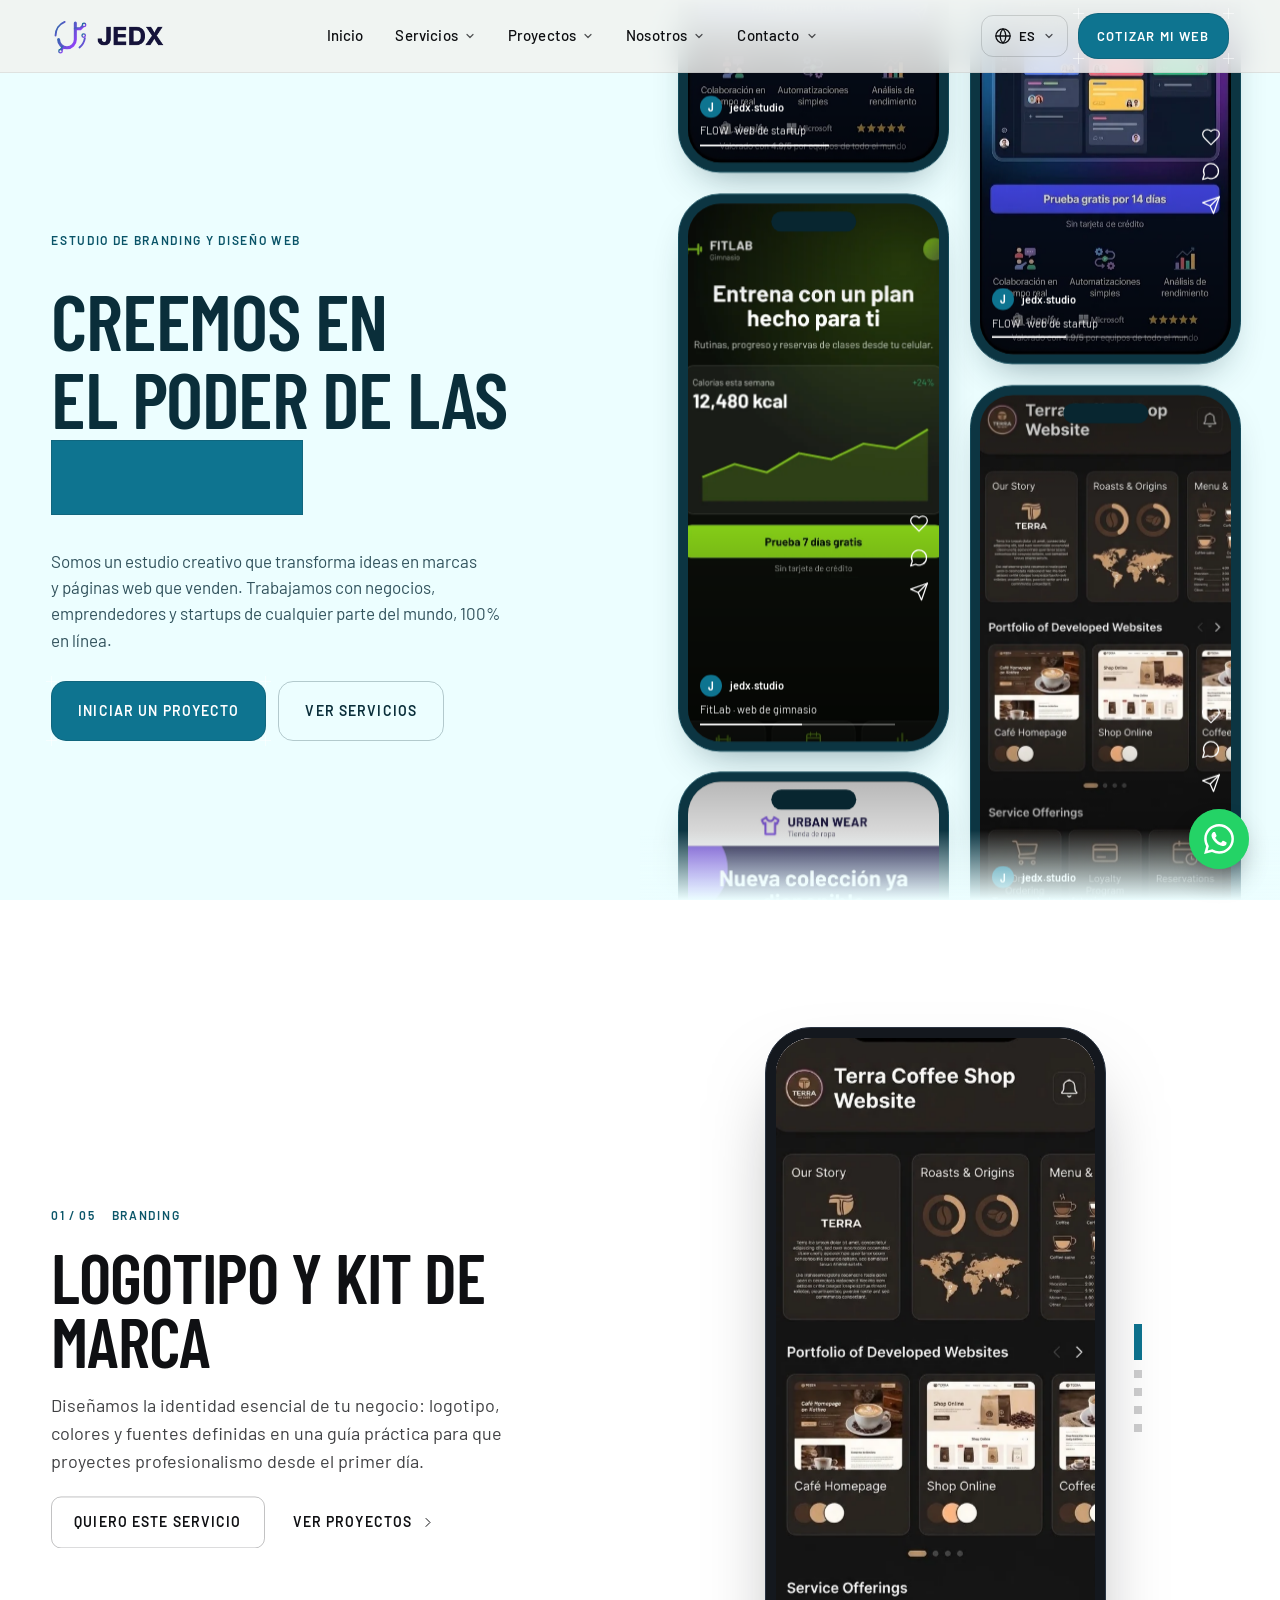
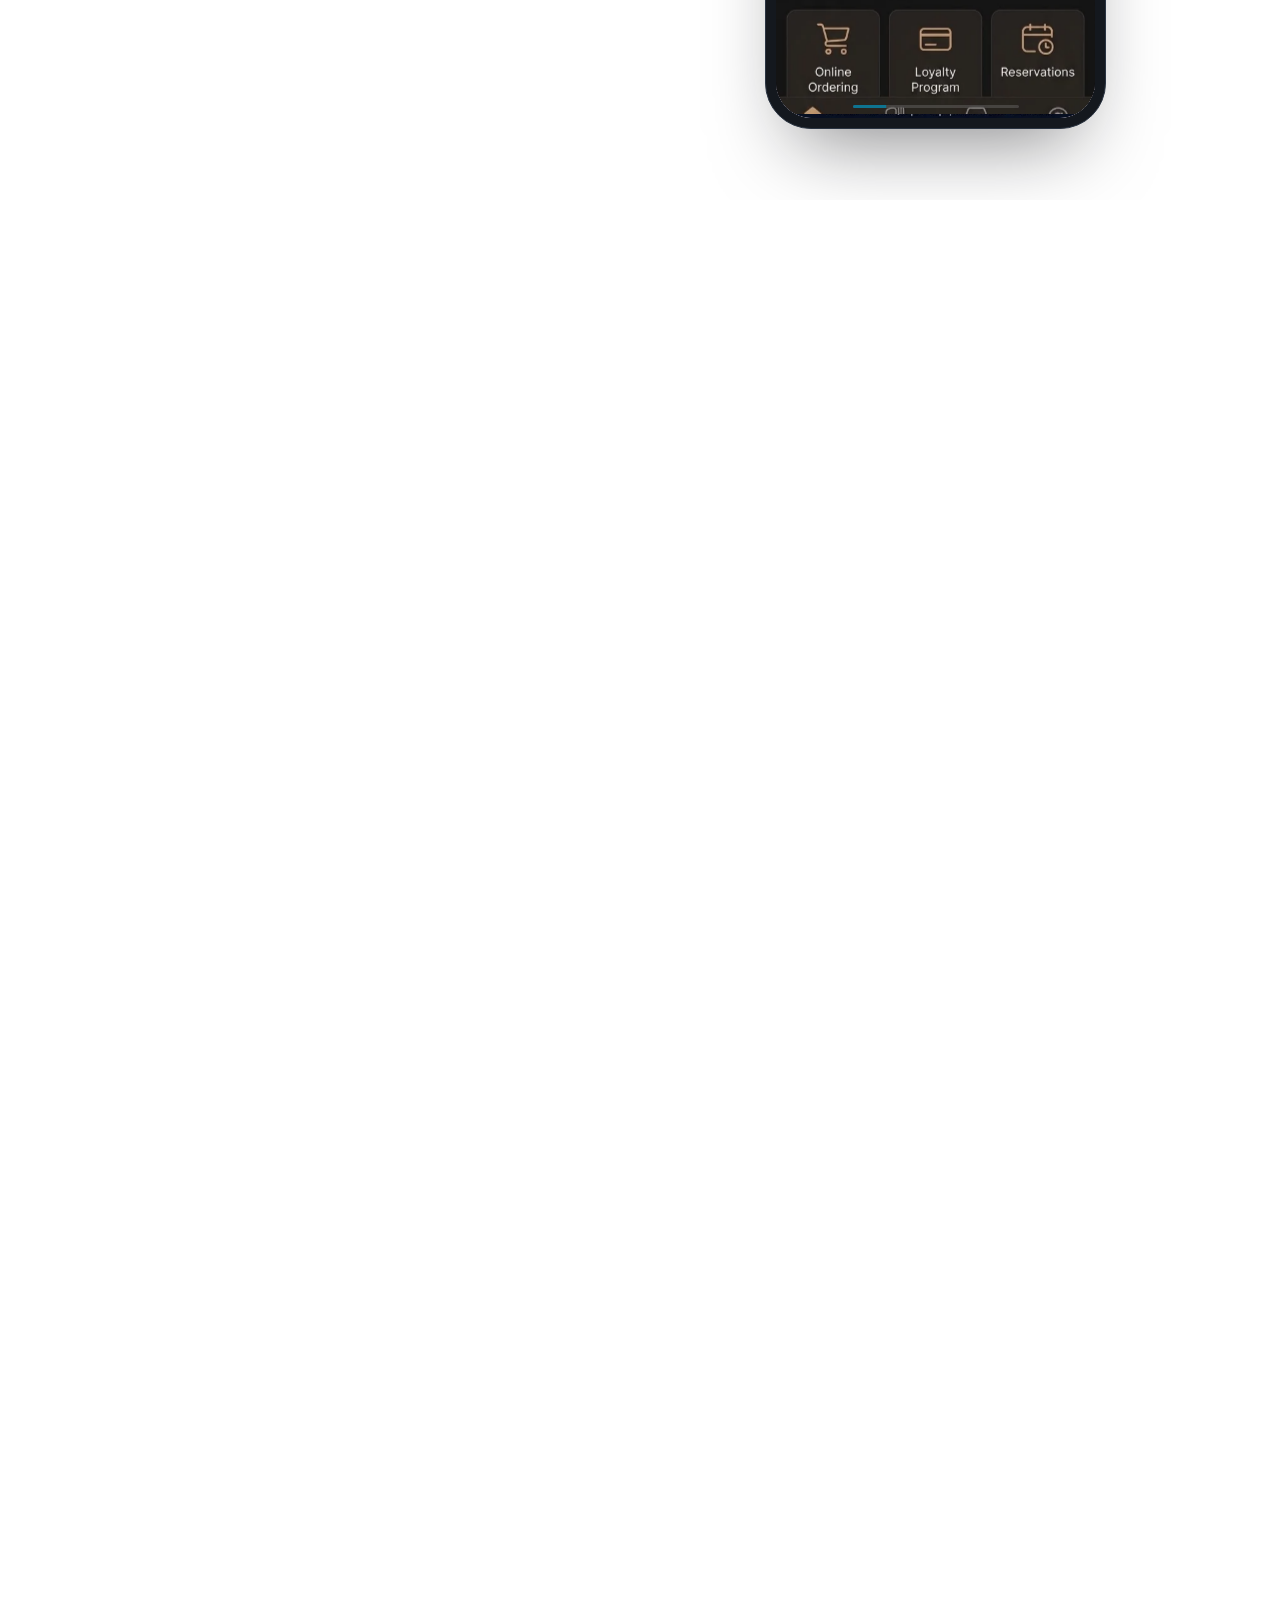
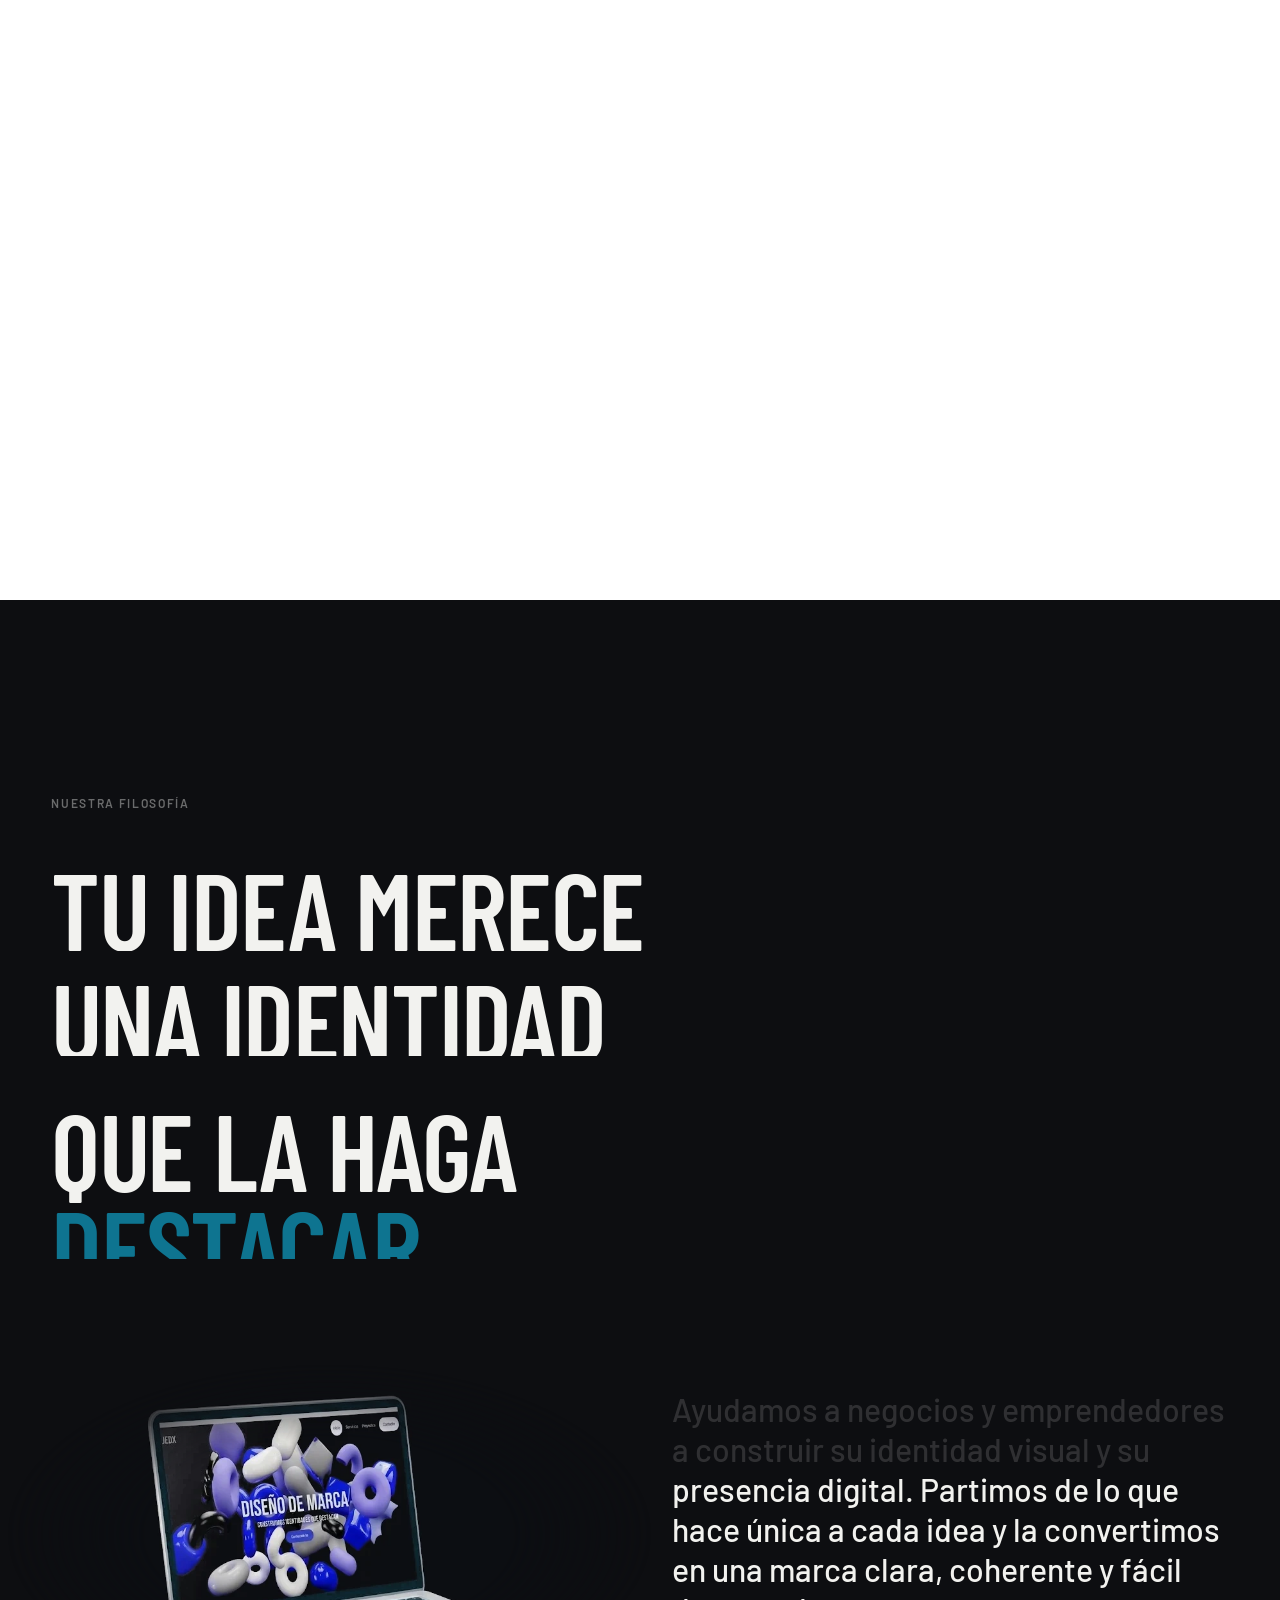
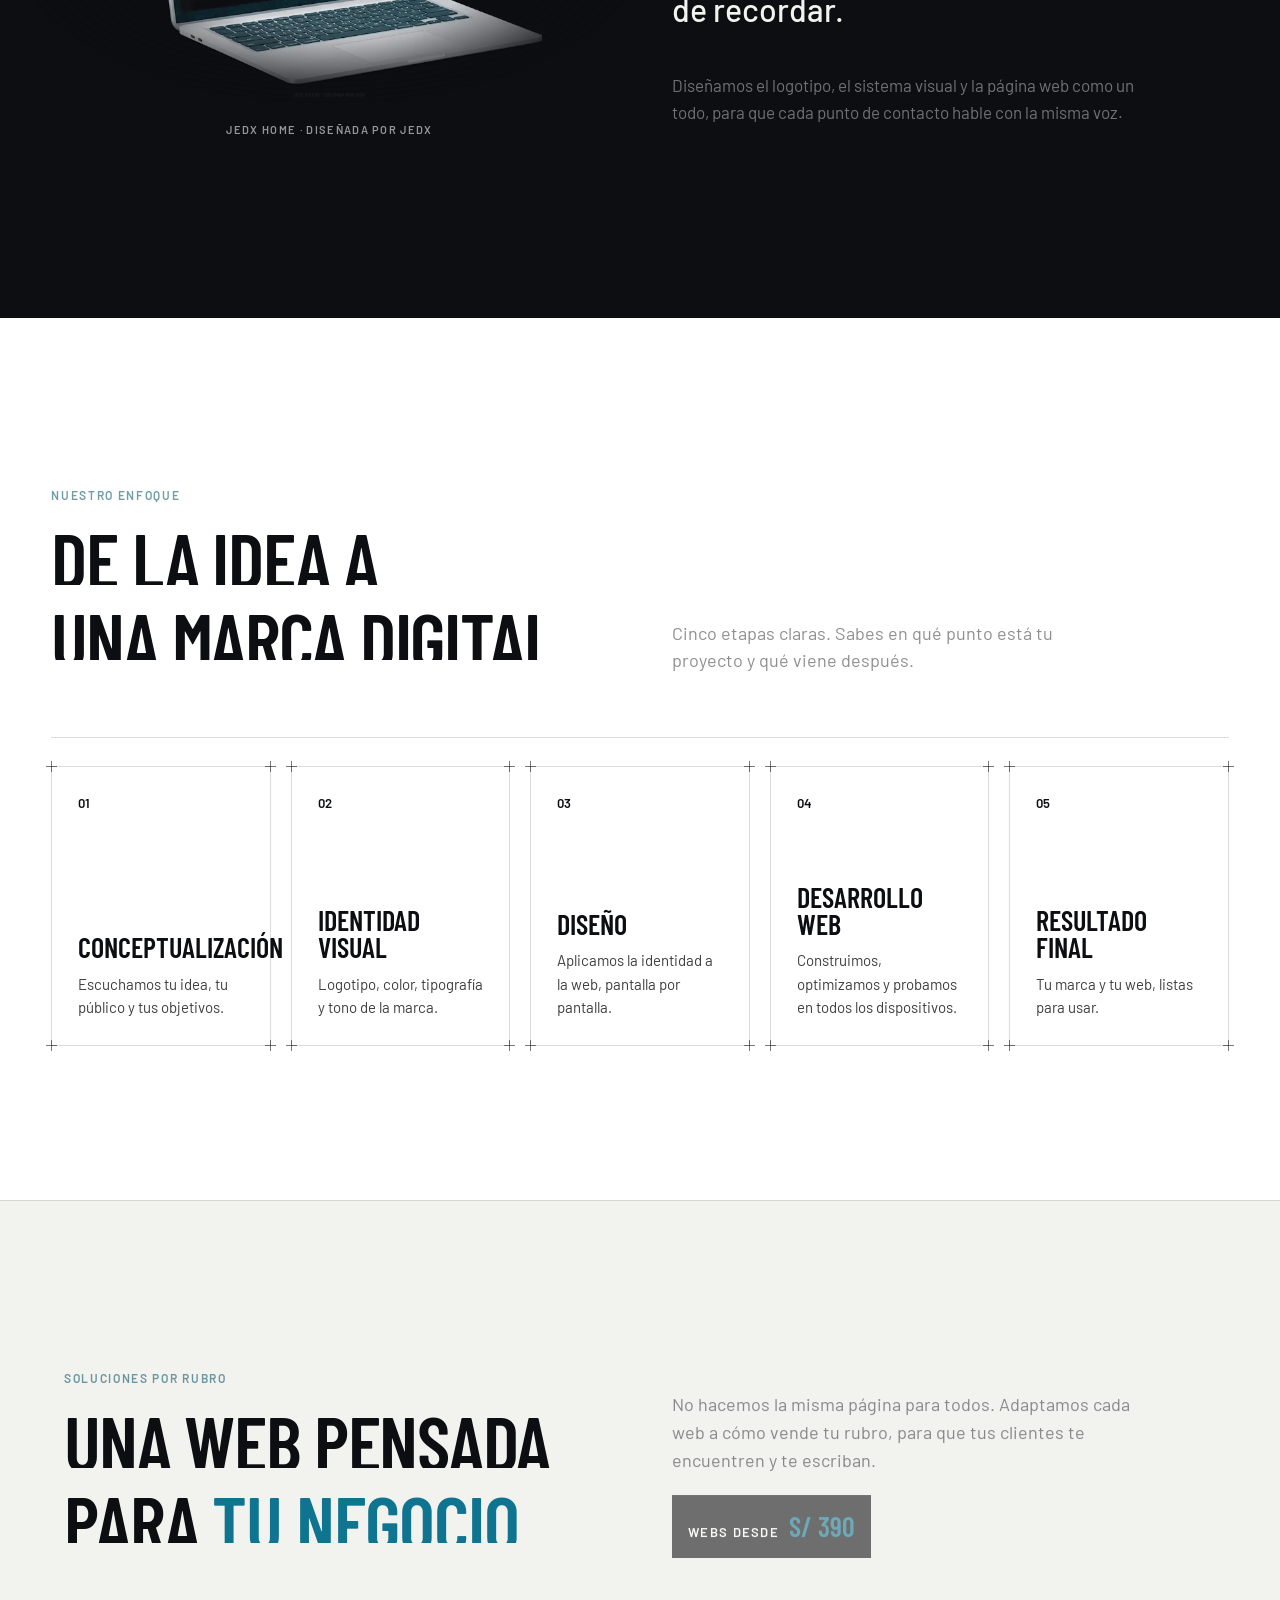
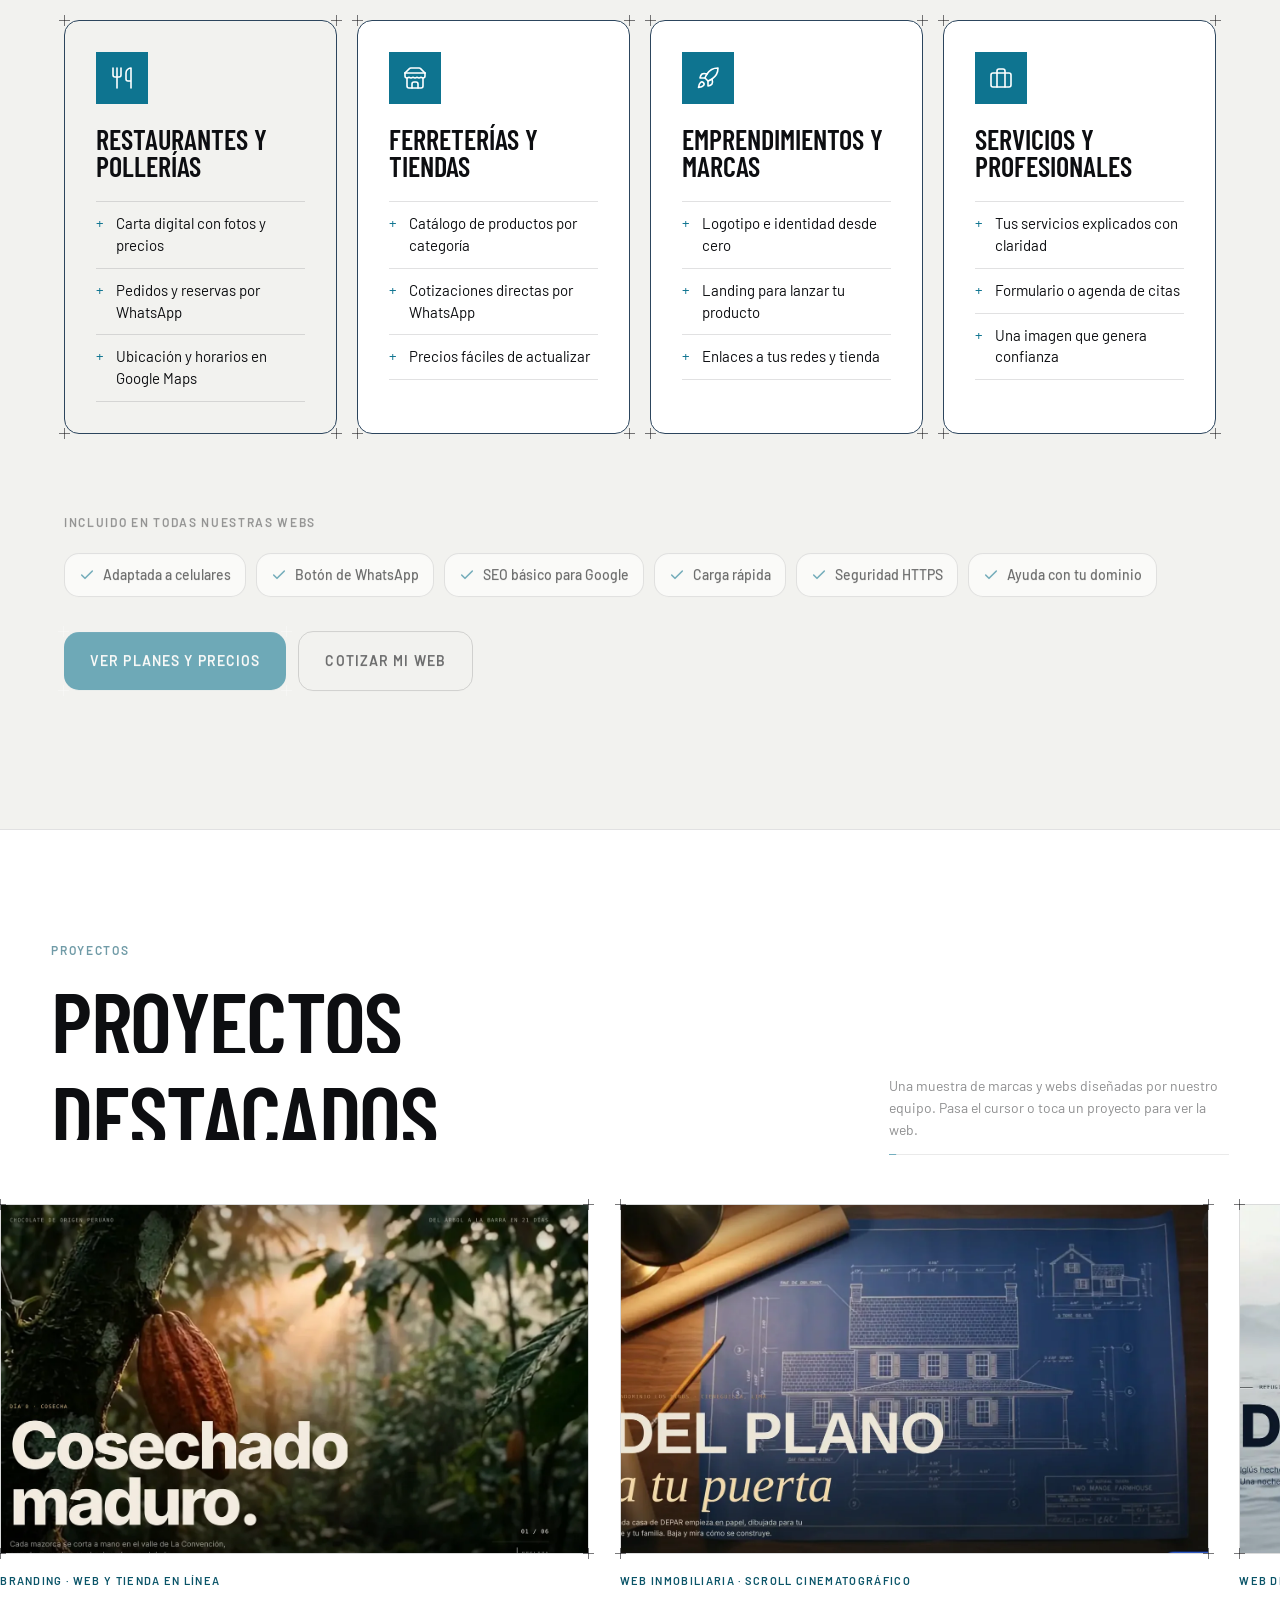
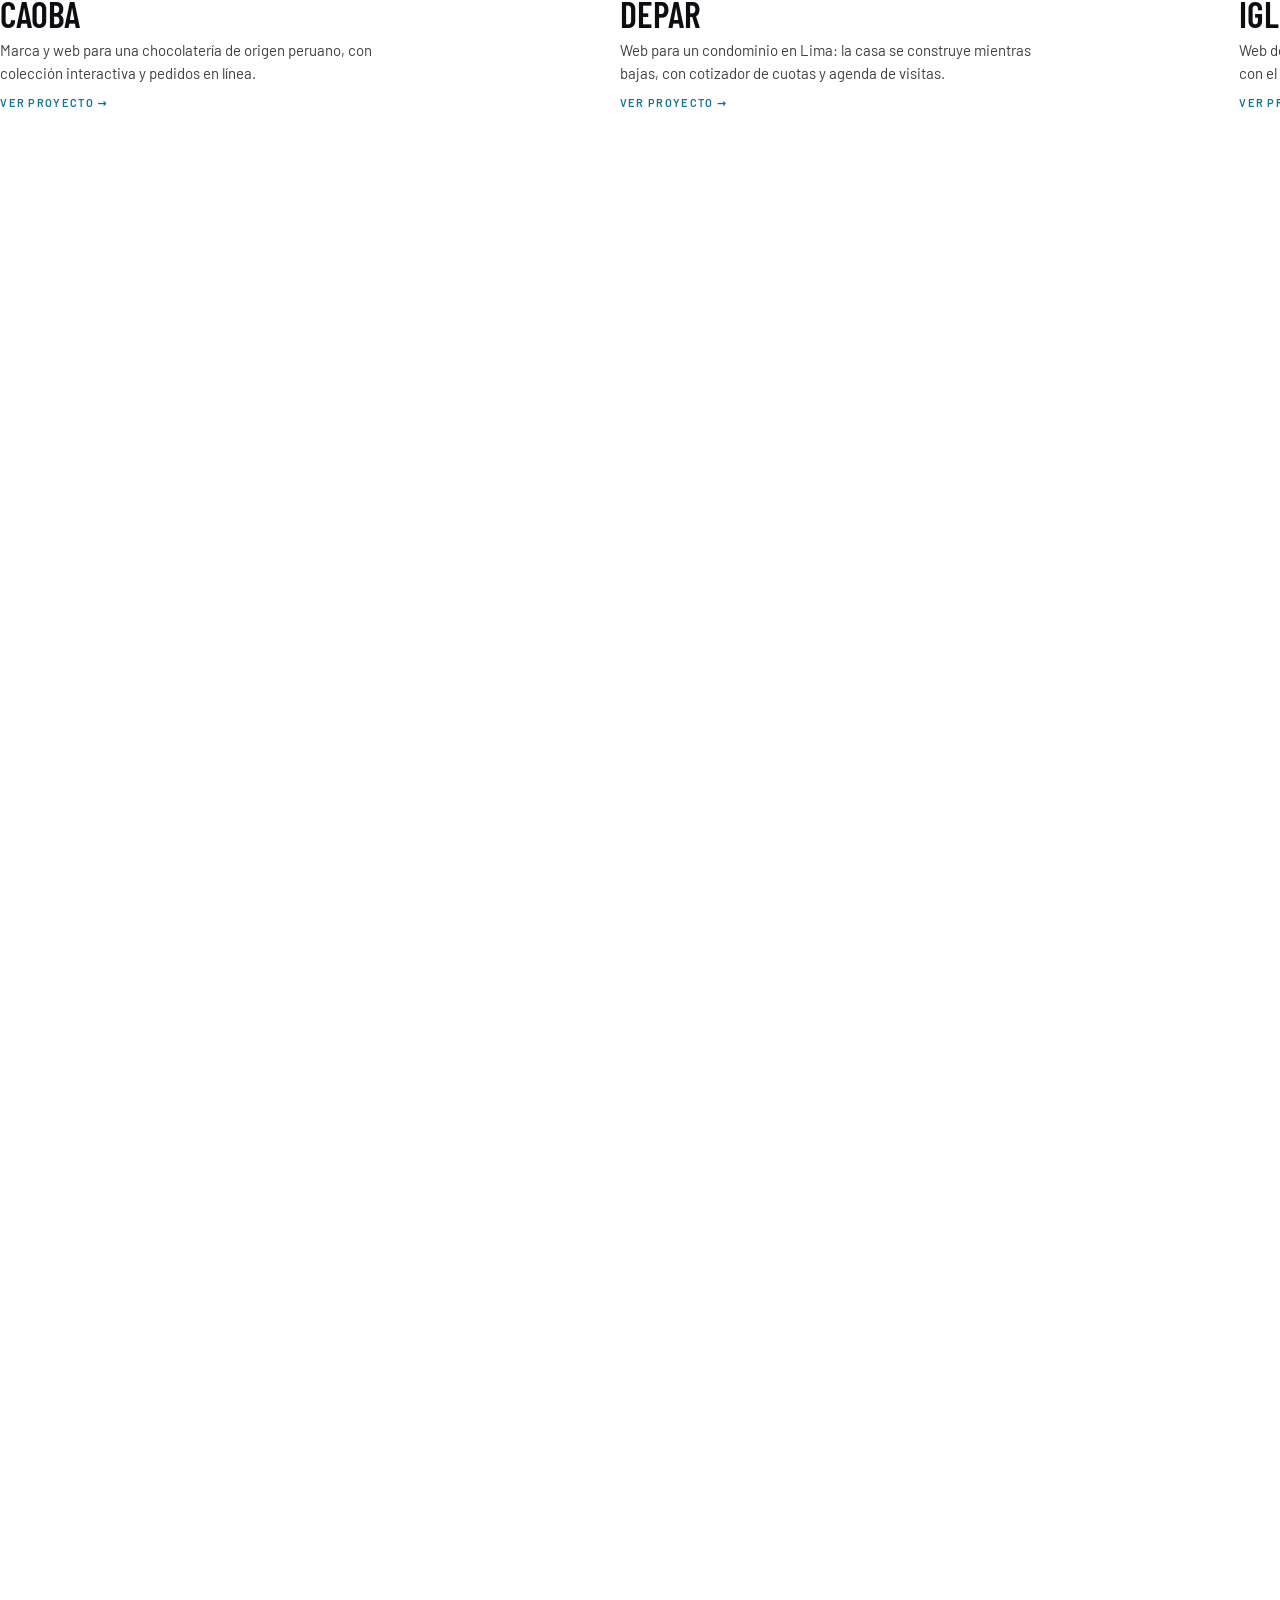
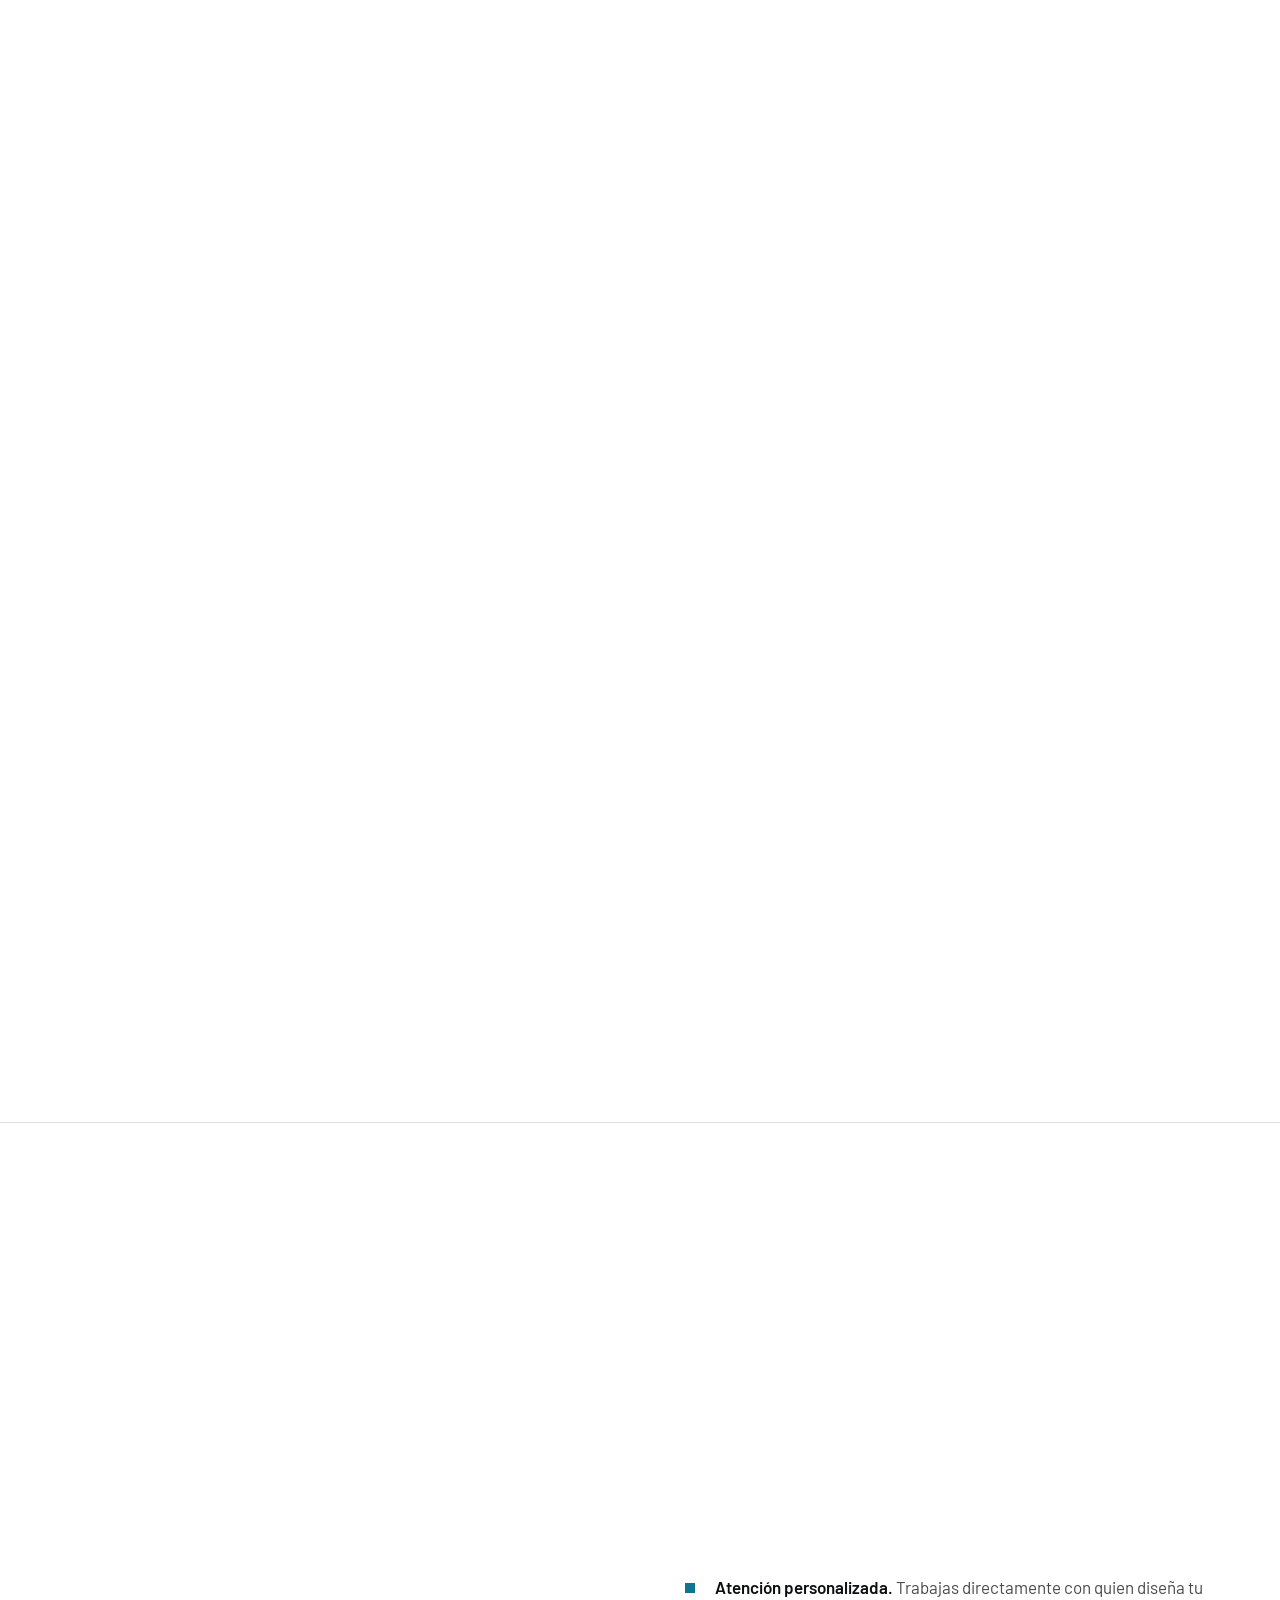
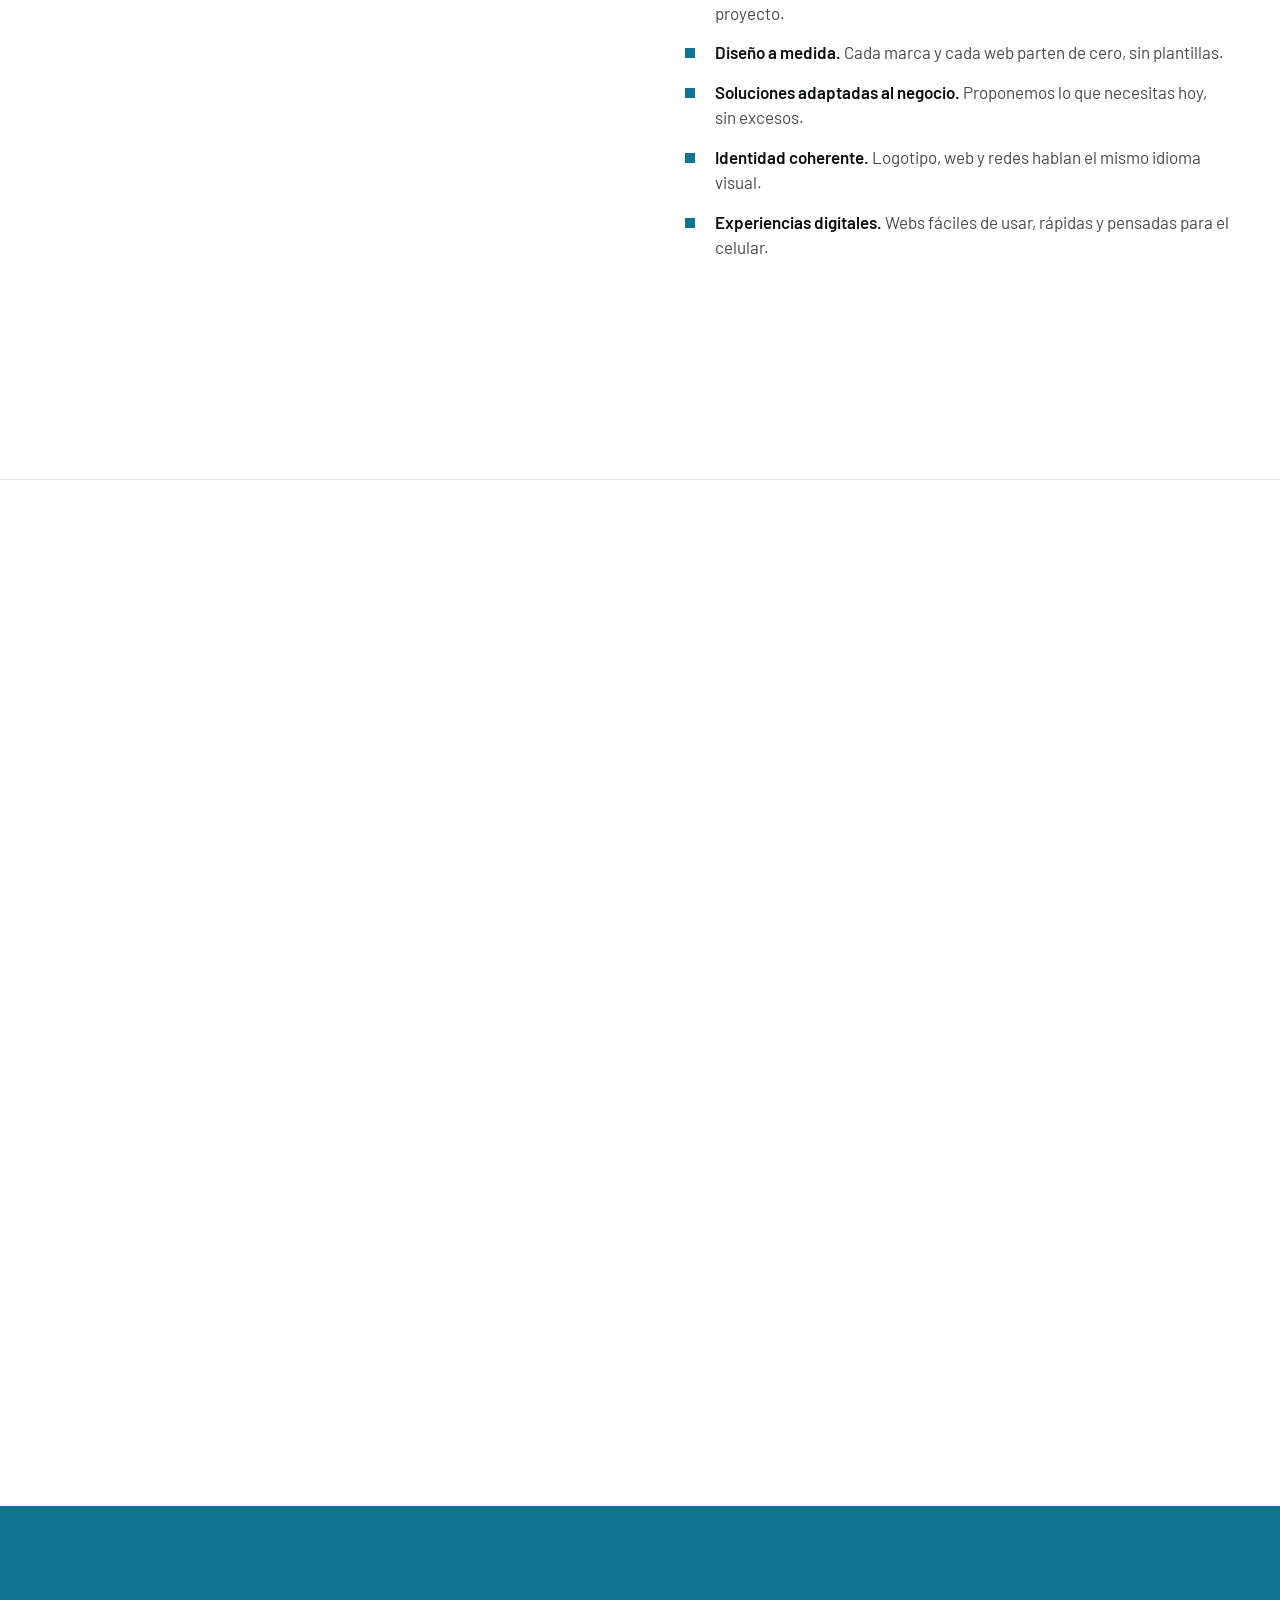
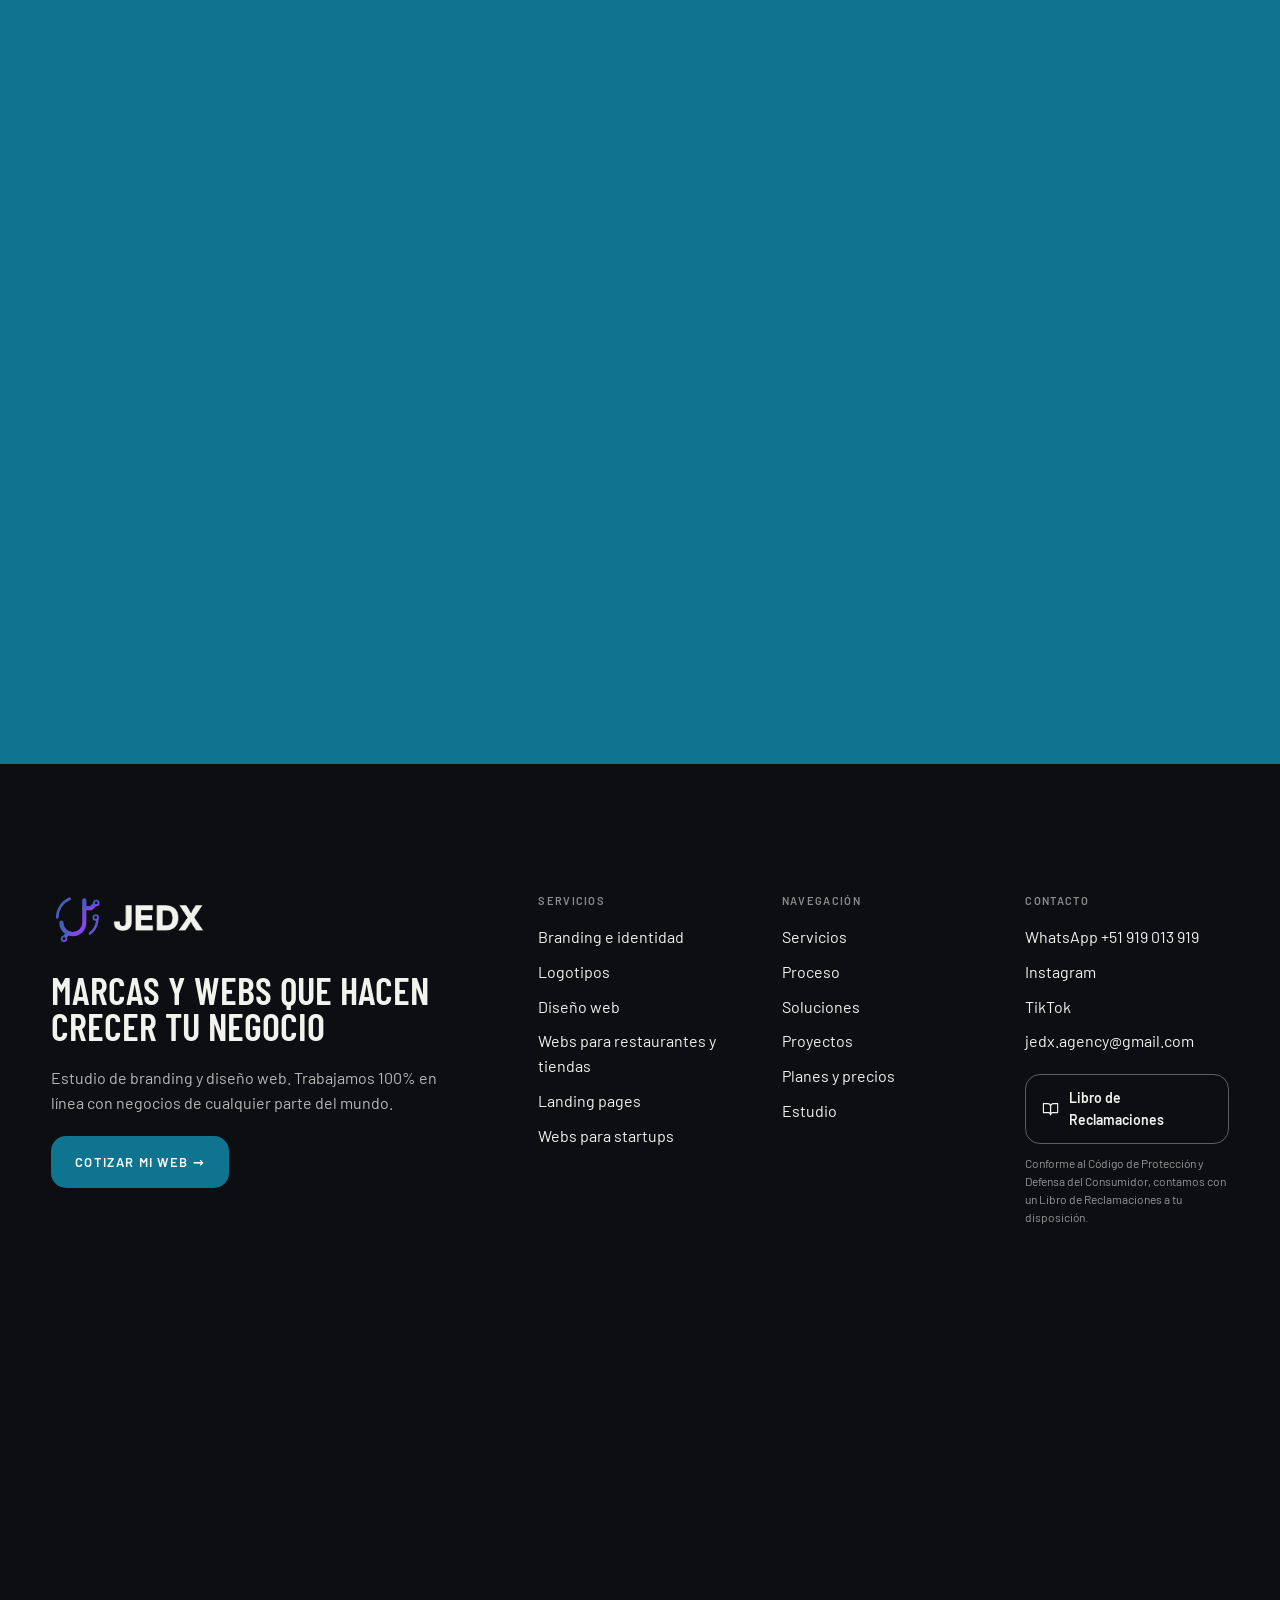
==== commit 01a9c7c0: "Cambia el número de WhatsApp de consultas a +51 919 013 919 Todos los enlaces de WhatsApp, botones, " ====
--- a/index.html
+++ b/index.html
@@ -19,7 +19,7 @@
 <meta property="og:image:width" content="1200">
 <meta property="og:image:height" content="630">
 <meta name="twitter:card" content="summary_large_image">
-<script type="application/ld+json">{"@context": "https://schema.org", "@type": "ProfessionalService", "name": "JEDX", "description": "Estudio de branding y diseño web: logotipos, identidad visual, páginas web y landing pages para negocios de cualquier parte del mundo.", "url": "https://jedx.studio/", "image": "https://jedx.studio/assets/img/og-jedx.jpg", "telephone": "+51 967 226 136", "areaServed": "Worldwide", "priceRange": "S/ 149 - S/ 3,490", "contactPoint": {"@type": "ContactPoint", "telephone": "+51-967-226-136", "contactType": "sales", "availableLanguage": ["Spanish"]}}</script>
+<script type="application/ld+json">{"@context": "https://schema.org", "@type": "ProfessionalService", "name": "JEDX", "description": "Estudio de branding y diseño web: logotipos, identidad visual, páginas web y landing pages para negocios de cualquier parte del mundo.", "url": "https://jedx.studio/", "image": "https://jedx.studio/assets/img/og-jedx.jpg", "telephone": "+51 919 013 919", "areaServed": "Worldwide", "priceRange": "S/ 149 - S/ 3,490", "contactPoint": {"@type": "ContactPoint", "telephone": "+51-919-013-919", "contactType": "sales", "availableLanguage": ["Spanish"]}}</script>
 <style>/* vietnamese */
 @font-face {
   font-family: 'Barlow';
@@ -1394,7 +1394,7 @@
             <span class="jn-kick jn-kick-l">Tu proyecto</span>
             <span class="jn-big jn-big-s">¿Quieres una web como estas?</span>
             <p>Cuéntanos tu idea y te decimos cómo la haríamos.</p>
-            <a href="https://wa.me/51967226136?text=Hola%20JEDX%2C%20quiero%20cotizar%20mi%20p%C3%A1gina%20web." target="_blank" rel="noopener" class="jn-allbtn">Cotizar mi web</a>
+            <a href="https://wa.me/51919013919?text=Hola%20JEDX%2C%20quiero%20cotizar%20mi%20p%C3%A1gina%20web." target="_blank" rel="noopener" class="jn-allbtn">Cotizar mi web</a>
             <a href="#proyectos" class="jn-sol">Ver todos los proyectos →</a>
           </div>
         </div>
@@ -1409,8 +1409,8 @@
           </div>
           <div class="jn-pr-card">
             <span class="jn-kick jn-kick-l">Hablemos</span>
-            <ul class="jn-ncontact"><li><span>WhatsApp</span><b data-no-i18n="">+51 967 226 136</b></li><li><span>Correo</span><b data-no-i18n="">jedx.agency@gmail.com</b></li><li><span>Instagram</span><b data-no-i18n="">@jedx.agency</b></li><li><span>TikTok</span><b data-no-i18n="">@jedxagency</b></li></ul>
-            <a href="https://wa.me/51967226136?text=Hola%20JEDX%2C%20quiero%20cotizar%20mi%20p%C3%A1gina%20web." target="_blank" rel="noopener" class="jn-allbtn">Escribir por WhatsApp</a>
+            <ul class="jn-ncontact"><li><span>WhatsApp</span><b data-no-i18n="">+51 919 013 919</b></li><li><span>Correo</span><b data-no-i18n="">jedx.agency@gmail.com</b></li><li><span>Instagram</span><b data-no-i18n="">@jedx.agency</b></li><li><span>TikTok</span><b data-no-i18n="">@jedxagency</b></li></ul>
+            <a href="https://wa.me/51919013919?text=Hola%20JEDX%2C%20quiero%20cotizar%20mi%20p%C3%A1gina%20web." target="_blank" rel="noopener" class="jn-allbtn">Escribir por WhatsApp</a>
           </div>
         </div>
       </div>
@@ -1421,10 +1421,10 @@
             <span class="jn-kick jn-kick-l">Contacto</span>
             <span class="jn-chead">¿Hablamos de tu marca?</span>
             <p>Cuéntanos tu idea y te respondemos con una propuesta y un precio claro.</p>
-            <a href="https://wa.me/51967226136?text=Hola%20JEDX%2C%20quiero%20cotizar%20mi%20p%C3%A1gina%20web." target="_blank" rel="noopener" class="jn-cwa"><svg width="18" height="18" viewBox="0 0 24 24" fill="currentColor" aria-hidden="true"><path d="M12 2a10 10 0 0 0-8.6 15.1L2 22l5-1.3A10 10 0 1 0 12 2zm5.3 14.1c-.2.6-1.3 1.2-1.8 1.2-.5.1-1 .2-3.3-.7-2.8-1.1-4.6-4-4.7-4.2-.1-.2-1.1-1.5-1.1-2.9s.7-2 1-2.3c.2-.3.5-.3.7-.3h.5c.2 0 .4 0 .6.5l.8 2c.1.2.1.4 0 .5l-.4.6-.3.4c-.1.1-.2.3-.1.5.2.3.7 1.2 1.6 1.9 1.1.9 2 1.2 2.3 1.4.2.1.4.1.5-.1l.7-.9c.2-.2.4-.2.6-.1l1.9.9c.2.1.4.2.5.3.1.2.1.7-.1 1.3z"/></svg><span>Escribir por WhatsApp</span></a>
+            <a href="https://wa.me/51919013919?text=Hola%20JEDX%2C%20quiero%20cotizar%20mi%20p%C3%A1gina%20web." target="_blank" rel="noopener" class="jn-cwa"><svg width="18" height="18" viewBox="0 0 24 24" fill="currentColor" aria-hidden="true"><path d="M12 2a10 10 0 0 0-8.6 15.1L2 22l5-1.3A10 10 0 1 0 12 2zm5.3 14.1c-.2.6-1.3 1.2-1.8 1.2-.5.1-1 .2-3.3-.7-2.8-1.1-4.6-4-4.7-4.2-.1-.2-1.1-1.5-1.1-2.9s.7-2 1-2.3c.2-.3.5-.3.7-.3h.5c.2 0 .4 0 .6.5l.8 2c.1.2.1.4 0 .5l-.4.6-.3.4c-.1.1-.2.3-.1.5.2.3.7 1.2 1.6 1.9 1.1.9 2 1.2 2.3 1.4.2.1.4.1.5-.1l.7-.9c.2-.2.4-.2.6-.1l1.9.9c.2.1.4.2.5.3.1.2.1.7-.1 1.3z"/></svg><span>Escribir por WhatsApp</span></a>
             <a href="#contacto" class="jn-sol">Ir a Contacto →</a>
           </div>
-          <div class="jn-clist"><div class="jn-crow "><span class="jn-cic jn-cic-ml"><svg width="20" height="20" viewBox="0 0 24 24" fill="none" stroke="currentColor" stroke-width="2" aria-hidden="true"><rect x="3" y="5" width="18" height="14" rx="2"/><path d="M3 7l9 6 9-6"/></svg></span><span class="jn-it"><b>Correo</b><small data-no-i18n="">jedx.agency@gmail.com</small></span><a class="jn-ccp" href="mailto:jedx.agency@gmail.com?subject=Consulta%20por%20una%20p%C3%A1gina%20web&body=Hola%20JEDX%2C%0A%0AQuiero%20consultar%20por%20una%20p%C3%A1gina%20web%20para%20mi%20negocio.%0A%0ANombre%3A%0ANegocio%3A%0AQu%C3%A9%20necesito%3A%0A%0AGracias.">Escribir</a></div><div class="jn-crow "><span class="jn-cic jn-cic-wa"><svg width="18" height="18" viewBox="0 0 24 24" fill="currentColor" aria-hidden="true"><path d="M12 2a10 10 0 0 0-8.6 15.1L2 22l5-1.3A10 10 0 1 0 12 2zm5.3 14.1c-.2.6-1.3 1.2-1.8 1.2-.5.1-1 .2-3.3-.7-2.8-1.1-4.6-4-4.7-4.2-.1-.2-1.1-1.5-1.1-2.9s.7-2 1-2.3c.2-.3.5-.3.7-.3h.5c.2 0 .4 0 .6.5l.8 2c.1.2.1.4 0 .5l-.4.6-.3.4c-.1.1-.2.3-.1.5.2.3.7 1.2 1.6 1.9 1.1.9 2 1.2 2.3 1.4.2.1.4.1.5-.1l.7-.9c.2-.2.4-.2.6-.1l1.9.9c.2.1.4.2.5.3.1.2.1.7-.1 1.3z"/></svg></span><span class="jn-it"><b data-no-i18n="">WhatsApp</b><small data-no-i18n="">+51 967 226 136</small></span><a class="jn-ccp" href="https://wa.me/51967226136?text=Hola%20JEDX%2C%20quiero%20consultar%20por%20una%20p%C3%A1gina%20web." target="_blank" rel="noopener">Escribir</a></div><div class="jn-crow "><span class="jn-cic jn-cic-ig"><svg width="20" height="20" viewBox="0 0 24 24" fill="none" stroke="currentColor" stroke-width="2" aria-hidden="true"><rect x="3" y="3" width="18" height="18" rx="5"/><circle cx="12" cy="12" r="4"/><circle cx="17.5" cy="6.5" r="1" fill="currentColor"/></svg></span><span class="jn-it"><b data-no-i18n="">Instagram</b><small data-no-i18n="">@jedx.agency</small></span><a class="jn-ccp" href="https://www.instagram.com/jedx.agency/" target="_blank" rel="noopener">Abrir</a></div><div class="jn-crow "><span class="jn-cic jn-cic-tt"><svg width="20" height="20" viewBox="0 0 24 24" fill="currentColor" aria-hidden="true"><path d="M16.6 5.8A4.3 4.3 0 0 1 15.5 3h-3.1v12.4a2.6 2.6 0 1 1-2.6-2.6c.3 0 .5 0 .8.1V9.7a5.7 5.7 0 1 0 4.9 5.7V9.1a7.3 7.3 0 0 0 4.3 1.4V7.4a4.3 4.3 0 0 1-3.2-1.6z"/></svg></span><span class="jn-it"><b data-no-i18n="">TikTok</b><small data-no-i18n="">@jedxagency</small></span><a class="jn-ccp" href="https://www.tiktok.com/@jedxagency" target="_blank" rel="noopener">Abrir</a></div></div>
+          <div class="jn-clist"><div class="jn-crow "><span class="jn-cic jn-cic-ml"><svg width="20" height="20" viewBox="0 0 24 24" fill="none" stroke="currentColor" stroke-width="2" aria-hidden="true"><rect x="3" y="5" width="18" height="14" rx="2"/><path d="M3 7l9 6 9-6"/></svg></span><span class="jn-it"><b>Correo</b><small data-no-i18n="">jedx.agency@gmail.com</small></span><a class="jn-ccp" href="mailto:jedx.agency@gmail.com?subject=Consulta%20por%20una%20p%C3%A1gina%20web&body=Hola%20JEDX%2C%0A%0AQuiero%20consultar%20por%20una%20p%C3%A1gina%20web%20para%20mi%20negocio.%0A%0ANombre%3A%0ANegocio%3A%0AQu%C3%A9%20necesito%3A%0A%0AGracias.">Escribir</a></div><div class="jn-crow "><span class="jn-cic jn-cic-wa"><svg width="18" height="18" viewBox="0 0 24 24" fill="currentColor" aria-hidden="true"><path d="M12 2a10 10 0 0 0-8.6 15.1L2 22l5-1.3A10 10 0 1 0 12 2zm5.3 14.1c-.2.6-1.3 1.2-1.8 1.2-.5.1-1 .2-3.3-.7-2.8-1.1-4.6-4-4.7-4.2-.1-.2-1.1-1.5-1.1-2.9s.7-2 1-2.3c.2-.3.5-.3.7-.3h.5c.2 0 .4 0 .6.5l.8 2c.1.2.1.4 0 .5l-.4.6-.3.4c-.1.1-.2.3-.1.5.2.3.7 1.2 1.6 1.9 1.1.9 2 1.2 2.3 1.4.2.1.4.1.5-.1l.7-.9c.2-.2.4-.2.6-.1l1.9.9c.2.1.4.2.5.3.1.2.1.7-.1 1.3z"/></svg></span><span class="jn-it"><b data-no-i18n="">WhatsApp</b><small data-no-i18n="">+51 919 013 919</small></span><a class="jn-ccp" href="https://wa.me/51919013919?text=Hola%20JEDX%2C%20quiero%20consultar%20por%20una%20p%C3%A1gina%20web." target="_blank" rel="noopener">Escribir</a></div><div class="jn-crow "><span class="jn-cic jn-cic-ig"><svg width="20" height="20" viewBox="0 0 24 24" fill="none" stroke="currentColor" stroke-width="2" aria-hidden="true"><rect x="3" y="3" width="18" height="18" rx="5"/><circle cx="12" cy="12" r="4"/><circle cx="17.5" cy="6.5" r="1" fill="currentColor"/></svg></span><span class="jn-it"><b data-no-i18n="">Instagram</b><small data-no-i18n="">@jedx.agency</small></span><a class="jn-ccp" href="https://www.instagram.com/jedx.agency/" target="_blank" rel="noopener">Abrir</a></div><div class="jn-crow "><span class="jn-cic jn-cic-tt"><svg width="20" height="20" viewBox="0 0 24 24" fill="currentColor" aria-hidden="true"><path d="M16.6 5.8A4.3 4.3 0 0 1 15.5 3h-3.1v12.4a2.6 2.6 0 1 1-2.6-2.6c.3 0 .5 0 .8.1V9.7a5.7 5.7 0 1 0 4.9 5.7V9.1a7.3 7.3 0 0 0 4.3 1.4V7.4a4.3 4.3 0 0 1-3.2-1.6z"/></svg></span><span class="jn-it"><b data-no-i18n="">TikTok</b><small data-no-i18n="">@jedxagency</small></span><a class="jn-ccp" href="https://www.tiktok.com/@jedxagency" target="_blank" rel="noopener">Abrir</a></div></div>
         </div>
       </div>
     </nav>
@@ -1433,7 +1433,7 @@
       <button type="button" class="jn-langbtn" aria-haspopup="true" aria-expanded="false" aria-label="Cambiar idioma" data-lang-toggle=""><svg width="18" height="18" viewBox="0 0 24 24" fill="none" stroke="currentColor" stroke-width="1.7" stroke-linecap="round" stroke-linejoin="round" aria-hidden="true"><circle cx="12" cy="12" r="9.5"/><path d="M2.5 12h19M12 2.5c2.6 2.7 3.9 5.9 3.9 9.5s-1.3 6.8-3.9 9.5c-2.6-2.7-3.9-5.9-3.9-9.5s1.3-6.8 3.9-9.5z"/></svg><span data-lang-label="" data-no-i18n="">ES</span><svg class="jn-chev" width="12" height="12" viewBox="0 0 24 24" fill="none" stroke="currentColor" stroke-width="2.4" stroke-linecap="round" stroke-linejoin="round" aria-hidden="true"><path d="m6 9 6 6 6-6"/></svg></button>
       <ul class="jn-langlist" role="menu" aria-label="Idioma"><li><button type="button" role="menuitemradio" aria-checked="true" data-lang="es"><span class="jn-code" data-no-i18n="">ES</span><span data-no-i18n="">Español</span></button></li><li><button type="button" role="menuitemradio" aria-checked="false" data-lang="en"><span class="jn-code" data-no-i18n="">EN</span><span data-no-i18n="">English</span></button></li><li><button type="button" role="menuitemradio" aria-checked="false" data-lang="en-CA"><span class="jn-code" data-no-i18n="">EN-CA</span><span data-no-i18n="">English (Canada)</span></button></li><li><button type="button" role="menuitemradio" aria-checked="false" data-lang="fr"><span class="jn-code" data-no-i18n="">FR</span><span data-no-i18n="">Français</span></button></li><li><button type="button" role="menuitemradio" aria-checked="false" data-lang="de"><span class="jn-code" data-no-i18n="">DE</span><span data-no-i18n="">Deutsch</span></button></li><li><button type="button" role="menuitemradio" aria-checked="false" data-lang="zh"><span class="jn-code" data-no-i18n="">中文</span><span data-no-i18n="">中文 (简体)</span></button></li></ul>
     </div>
-      <span class="jn-cta"><a href="https://wa.me/51967226136?text=Hola%20JEDX%2C%20quiero%20cotizar%20mi%20p%C3%A1gina%20web." target="_blank" rel="noopener" class="x1 blueprint" style="position: relative; padding: 12px 18px; color: #fff; background-color: var(--accent); transition:filter .3s ease, transform .4s cubic-bezier(.16,1,.3,1); border-radius:20px"><i class="corner tl"></i><i class="corner tr"></i><i class="corner bl"></i><i class="corner br"></i>Cotizar mi web</a></span>
+      <span class="jn-cta"><a href="https://wa.me/51919013919?text=Hola%20JEDX%2C%20quiero%20cotizar%20mi%20p%C3%A1gina%20web." target="_blank" rel="noopener" class="x1 blueprint" style="position: relative; padding: 12px 18px; color: #fff; background-color: var(--accent); transition:filter .3s ease, transform .4s cubic-bezier(.16,1,.3,1); border-radius:20px"><i class="corner tl"></i><i class="corner tr"></i><i class="corner bl"></i><i class="corner br"></i>Cotizar mi web</a></span>
       <button data-burger="" class="jn-burger" data-act="toggleMenu" aria-controls="menu" aria-expanded="false" aria-label="Abrir menú" type="button"><span class="jn-bars" aria-hidden="true"><i></i><i></i><i></i></span><span class="jn-sr" data-burger-label="">Menú</span></button>
     </div>
   </div>
@@ -1456,11 +1456,11 @@
     </div>
     <div class="jn-macc" data-acc="">
       <div class="jn-mrow"><a href="#contacto" data-act="closeMenu" class="jn-m">Contacto</a><button type="button" class="jn-mchev" aria-expanded="false" aria-label="Ver contacto" data-acc-btn=""><svg class="jn-chev" width="12" height="12" viewBox="0 0 24 24" fill="none" stroke="currentColor" stroke-width="2.4" stroke-linecap="round" stroke-linejoin="round" aria-hidden="true"><path d="m6 9 6 6 6-6"/></svg></button></div>
-      <div class="jn-msub"><div class="jn-msub-in jn-mct"><div class="jn-crow jn-crow-m"><span class="jn-cic jn-cic-ml"><svg width="20" height="20" viewBox="0 0 24 24" fill="none" stroke="currentColor" stroke-width="2" aria-hidden="true"><rect x="3" y="5" width="18" height="14" rx="2"/><path d="M3 7l9 6 9-6"/></svg></span><span class="jn-it"><b>Correo</b><small data-no-i18n="">jedx.agency@gmail.com</small></span><a class="jn-ccp" href="mailto:jedx.agency@gmail.com?subject=Consulta%20por%20una%20p%C3%A1gina%20web&body=Hola%20JEDX%2C%0A%0AQuiero%20consultar%20por%20una%20p%C3%A1gina%20web%20para%20mi%20negocio.%0A%0ANombre%3A%0ANegocio%3A%0AQu%C3%A9%20necesito%3A%0A%0AGracias.">Escribir</a></div><div class="jn-crow jn-crow-m"><span class="jn-cic jn-cic-wa"><svg width="18" height="18" viewBox="0 0 24 24" fill="currentColor" aria-hidden="true"><path d="M12 2a10 10 0 0 0-8.6 15.1L2 22l5-1.3A10 10 0 1 0 12 2zm5.3 14.1c-.2.6-1.3 1.2-1.8 1.2-.5.1-1 .2-3.3-.7-2.8-1.1-4.6-4-4.7-4.2-.1-.2-1.1-1.5-1.1-2.9s.7-2 1-2.3c.2-.3.5-.3.7-.3h.5c.2 0 .4 0 .6.5l.8 2c.1.2.1.4 0 .5l-.4.6-.3.4c-.1.1-.2.3-.1.5.2.3.7 1.2 1.6 1.9 1.1.9 2 1.2 2.3 1.4.2.1.4.1.5-.1l.7-.9c.2-.2.4-.2.6-.1l1.9.9c.2.1.4.2.5.3.1.2.1.7-.1 1.3z"/></svg></span><span class="jn-it"><b data-no-i18n="">WhatsApp</b><small data-no-i18n="">+51 967 226 136</small></span><a class="jn-ccp" href="https://wa.me/51967226136?text=Hola%20JEDX%2C%20quiero%20consultar%20por%20una%20p%C3%A1gina%20web." target="_blank" rel="noopener">Escribir</a></div><div class="jn-crow jn-crow-m"><span class="jn-cic jn-cic-ig"><svg width="20" height="20" viewBox="0 0 24 24" fill="none" stroke="currentColor" stroke-width="2" aria-hidden="true"><rect x="3" y="3" width="18" height="18" rx="5"/><circle cx="12" cy="12" r="4"/><circle cx="17.5" cy="6.5" r="1" fill="currentColor"/></svg></span><span class="jn-it"><b data-no-i18n="">Instagram</b><small data-no-i18n="">@jedx.agency</small></span><a class="jn-ccp" href="https://www.instagram.com/jedx.agency/" target="_blank" rel="noopener">Abrir</a></div><div class="jn-crow jn-crow-m"><span class="jn-cic jn-cic-tt"><svg width="20" height="20" viewBox="0 0 24 24" fill="currentColor" aria-hidden="true"><path d="M16.6 5.8A4.3 4.3 0 0 1 15.5 3h-3.1v12.4a2.6 2.6 0 1 1-2.6-2.6c.3 0 .5 0 .8.1V9.7a5.7 5.7 0 1 0 4.9 5.7V9.1a7.3 7.3 0 0 0 4.3 1.4V7.4a4.3 4.3 0 0 1-3.2-1.6z"/></svg></span><span class="jn-it"><b data-no-i18n="">TikTok</b><small data-no-i18n="">@jedxagency</small></span><a class="jn-ccp" href="https://www.tiktok.com/@jedxagency" target="_blank" rel="noopener">Abrir</a></div><a href="https://wa.me/51967226136?text=Hola%20JEDX%2C%20quiero%20cotizar%20mi%20p%C3%A1gina%20web." target="_blank" rel="noopener" class="jn-allbtn">Escribir por WhatsApp</a></div></div>
+      <div class="jn-msub"><div class="jn-msub-in jn-mct"><div class="jn-crow jn-crow-m"><span class="jn-cic jn-cic-ml"><svg width="20" height="20" viewBox="0 0 24 24" fill="none" stroke="currentColor" stroke-width="2" aria-hidden="true"><rect x="3" y="5" width="18" height="14" rx="2"/><path d="M3 7l9 6 9-6"/></svg></span><span class="jn-it"><b>Correo</b><small data-no-i18n="">jedx.agency@gmail.com</small></span><a class="jn-ccp" href="mailto:jedx.agency@gmail.com?subject=Consulta%20por%20una%20p%C3%A1gina%20web&body=Hola%20JEDX%2C%0A%0AQuiero%20consultar%20por%20una%20p%C3%A1gina%20web%20para%20mi%20negocio.%0A%0ANombre%3A%0ANegocio%3A%0AQu%C3%A9%20necesito%3A%0A%0AGracias.">Escribir</a></div><div class="jn-crow jn-crow-m"><span class="jn-cic jn-cic-wa"><svg width="18" height="18" viewBox="0 0 24 24" fill="currentColor" aria-hidden="true"><path d="M12 2a10 10 0 0 0-8.6 15.1L2 22l5-1.3A10 10 0 1 0 12 2zm5.3 14.1c-.2.6-1.3 1.2-1.8 1.2-.5.1-1 .2-3.3-.7-2.8-1.1-4.6-4-4.7-4.2-.1-.2-1.1-1.5-1.1-2.9s.7-2 1-2.3c.2-.3.5-.3.7-.3h.5c.2 0 .4 0 .6.5l.8 2c.1.2.1.4 0 .5l-.4.6-.3.4c-.1.1-.2.3-.1.5.2.3.7 1.2 1.6 1.9 1.1.9 2 1.2 2.3 1.4.2.1.4.1.5-.1l.7-.9c.2-.2.4-.2.6-.1l1.9.9c.2.1.4.2.5.3.1.2.1.7-.1 1.3z"/></svg></span><span class="jn-it"><b data-no-i18n="">WhatsApp</b><small data-no-i18n="">+51 919 013 919</small></span><a class="jn-ccp" href="https://wa.me/51919013919?text=Hola%20JEDX%2C%20quiero%20consultar%20por%20una%20p%C3%A1gina%20web." target="_blank" rel="noopener">Escribir</a></div><div class="jn-crow jn-crow-m"><span class="jn-cic jn-cic-ig"><svg width="20" height="20" viewBox="0 0 24 24" fill="none" stroke="currentColor" stroke-width="2" aria-hidden="true"><rect x="3" y="3" width="18" height="18" rx="5"/><circle cx="12" cy="12" r="4"/><circle cx="17.5" cy="6.5" r="1" fill="currentColor"/></svg></span><span class="jn-it"><b data-no-i18n="">Instagram</b><small data-no-i18n="">@jedx.agency</small></span><a class="jn-ccp" href="https://www.instagram.com/jedx.agency/" target="_blank" rel="noopener">Abrir</a></div><div class="jn-crow jn-crow-m"><span class="jn-cic jn-cic-tt"><svg width="20" height="20" viewBox="0 0 24 24" fill="currentColor" aria-hidden="true"><path d="M16.6 5.8A4.3 4.3 0 0 1 15.5 3h-3.1v12.4a2.6 2.6 0 1 1-2.6-2.6c.3 0 .5 0 .8.1V9.7a5.7 5.7 0 1 0 4.9 5.7V9.1a7.3 7.3 0 0 0 4.3 1.4V7.4a4.3 4.3 0 0 1-3.2-1.6z"/></svg></span><span class="jn-it"><b data-no-i18n="">TikTok</b><small data-no-i18n="">@jedxagency</small></span><a class="jn-ccp" href="https://www.tiktok.com/@jedxagency" target="_blank" rel="noopener">Abrir</a></div><a href="https://wa.me/51919013919?text=Hola%20JEDX%2C%20quiero%20cotizar%20mi%20p%C3%A1gina%20web." target="_blank" rel="noopener" class="jn-allbtn">Escribir por WhatsApp</a></div></div>
     </div>
   </nav>
   <div class="jn-mfoot">
-    <a href="https://wa.me/51967226136?text=Hola%20JEDX%2C%20quiero%20cotizar%20mi%20p%C3%A1gina%20web." target="_blank" rel="noopener" class="jn-mcta">Cotizar mi web</a>
+    <a href="https://wa.me/51919013919?text=Hola%20JEDX%2C%20quiero%20cotizar%20mi%20p%C3%A1gina%20web." target="_blank" rel="noopener" class="jn-mcta">Cotizar mi web</a>
     <div class="jn-mlangs" role="group" aria-label="Idioma"><button type="button" data-lang="es" aria-pressed="true"><span data-no-i18n="">ES</span></button><button type="button" data-lang="en" aria-pressed="false"><span data-no-i18n="">EN</span></button><button type="button" data-lang="en-CA" aria-pressed="false"><span data-no-i18n="">EN-CA</span></button><button type="button" data-lang="fr" aria-pressed="false"><span data-no-i18n="">FR</span></button><button type="button" data-lang="de" aria-pressed="false"><span data-no-i18n="">DE</span></button><button type="button" data-lang="zh" aria-pressed="false"><span data-no-i18n="">中文</span></button></div>
   </div>
 </div>
@@ -2274,7 +2274,7 @@
     <div style="display:flex; flex-wrap:wrap; gap:10px;"><span style="display:inline-flex; align-items:center; gap:8px; padding:10px 14px; border:1px solid rgba(13,14,17,0.18); background:#fff; font-size:14px; font-weight:500; border-radius:15px"><svg width="16" height="16" viewBox="0 0 24 24" fill="none" stroke="#0E7490" stroke-width="2.2" stroke-linecap="round" stroke-linejoin="round"><path d="M20 6 9 17l-5-5"/></svg>Adaptada a celulares</span><span style="display:inline-flex; align-items:center; gap:8px; padding:10px 14px; border:1px solid rgba(13,14,17,0.18); background:#fff; font-size:14px; font-weight:500; border-radius:15px"><svg width="16" height="16" viewBox="0 0 24 24" fill="none" stroke="#0E7490" stroke-width="2.2" stroke-linecap="round" stroke-linejoin="round"><path d="M20 6 9 17l-5-5"/></svg>Botón de WhatsApp</span><span style="display:inline-flex; align-items:center; gap:8px; padding:10px 14px; border:1px solid rgba(13,14,17,0.18); background:#fff; font-size:14px; font-weight:500; border-radius:15px"><svg width="16" height="16" viewBox="0 0 24 24" fill="none" stroke="#0E7490" stroke-width="2.2" stroke-linecap="round" stroke-linejoin="round"><path d="M20 6 9 17l-5-5"/></svg>SEO básico para Google</span><span style="display:inline-flex; align-items:center; gap:8px; padding:10px 14px; border:1px solid rgba(13,14,17,0.18); background:#fff; font-size:14px; font-weight:500; border-radius:15px"><svg width="16" height="16" viewBox="0 0 24 24" fill="none" stroke="#0E7490" stroke-width="2.2" stroke-linecap="round" stroke-linejoin="round"><path d="M20 6 9 17l-5-5"/></svg>Carga rápida</span><span style="display:inline-flex; align-items:center; gap:8px; padding:10px 14px; border:1px solid rgba(13,14,17,0.18); background:#fff; font-size:14px; font-weight:500; border-radius:15px"><svg width="16" height="16" viewBox="0 0 24 24" fill="none" stroke="#0E7490" stroke-width="2.2" stroke-linecap="round" stroke-linejoin="round"><path d="M20 6 9 17l-5-5"/></svg>Seguridad HTTPS</span><span style="display:inline-flex; align-items:center; gap:8px; padding:10px 14px; border:1px solid rgba(13,14,17,0.18); background:#fff; font-size:14px; font-weight:500; border-radius:15px"><svg width="16" height="16" viewBox="0 0 24 24" fill="none" stroke="#0E7490" stroke-width="2.2" stroke-linecap="round" stroke-linejoin="round"><path d="M20 6 9 17l-5-5"/></svg>Ayuda con tu dominio</span></div>
     <div style="display:flex; flex-wrap:wrap; align-items:center; gap:12px; margin-top:12px;">
       <button type="button" data-act="openAllPlans" data-magnetic="" class="x2 blueprint" style="all:unset; position:relative; box-sizing:border-box; cursor:pointer; display:inline-flex; align-items:center; gap:12px; padding:18px 26px; background:var(--accent); color:#fff; font-size:14px; font-weight:600; letter-spacing:0.08em; text-transform:uppercase; border-radius:15px"><i class="corner tl"></i><i class="corner tr"></i><i class="corner bl"></i><i class="corner br"></i>Ver planes y precios</button>
-      <a data-magnetic="" href="https://wa.me/51967226136?text=Hola%20JEDX%2C%20quiero%20cotizar%20mi%20p%C3%A1gina%20web." target="_blank" rel="noopener" style="display:inline-flex; align-items:center; gap:12px; padding:18px 26px; border:1px solid rgba(13,14,17,0.25); font-size:14px; font-weight:600; letter-spacing:0.08em; text-transform:uppercase; transition:background .4s ease; border-radius:15px" class="x3">Cotizar mi web</a>
+      <a data-magnetic="" href="https://wa.me/51919013919?text=Hola%20JEDX%2C%20quiero%20cotizar%20mi%20p%C3%A1gina%20web." target="_blank" rel="noopener" style="display:inline-flex; align-items:center; gap:12px; padding:18px 26px; border:1px solid rgba(13,14,17,0.25); font-size:14px; font-weight:600; letter-spacing:0.08em; text-transform:uppercase; transition:background .4s ease; border-radius:15px" class="x3">Cotizar mi web</a>
     </div>
   </div>
 </section>
@@ -2491,7 +2491,7 @@
   <div style="display:flex; flex-wrap:wrap; justify-content:space-between; align-items:flex-end; gap:32px 64px; margin-top:clamp(48px,6vw,88px);">
     <p data-fade="" style="margin:0; max-width:520px; font-size:clamp(18px,1.5vw,22px); line-height:1.5;">Cuéntanos qué tienes en mente. Nosotros te ayudamos a convertirlo en una marca y una experiencia digital.</p>
     <div data-fade="" style="display:flex; flex-wrap:wrap; gap:16px;">
-      <a data-magnetic="" href="https://wa.me/51967226136?text=Hola%20JEDX%2C%20quiero%20iniciar%20un%20proyecto." target="_blank" rel="noopener" class="x6 blueprint" style="position:relative; display:inline-flex; align-items:center; gap:14px; padding:22px 30px; background:#F2F2EF; color:#0D0E11; font-size:15px; font-weight:600; letter-spacing:0.08em; text-transform:uppercase; border-radius:15px"><i class="corner tl"></i><i class="corner tr"></i><i class="corner bl"></i><i class="corner br"></i>Iniciar un proyecto <span>→</span></a>
+      <a data-magnetic="" href="https://wa.me/51919013919?text=Hola%20JEDX%2C%20quiero%20iniciar%20un%20proyecto." target="_blank" rel="noopener" class="x6 blueprint" style="position:relative; display:inline-flex; align-items:center; gap:14px; padding:22px 30px; background:#F2F2EF; color:#0D0E11; font-size:15px; font-weight:600; letter-spacing:0.08em; text-transform:uppercase; border-radius:15px"><i class="corner tl"></i><i class="corner tr"></i><i class="corner bl"></i><i class="corner br"></i>Iniciar un proyecto <span>→</span></a>
       <a data-magnetic="" href="#footer" style="display:inline-flex; align-items:center; gap:14px; padding:22px 30px; border:1px solid rgba(255,255,255,0.6); font-size:15px; font-weight:600; letter-spacing:0.08em; text-transform:uppercase; transition:background .4s ease; border-radius:15px" class="x7">Contactar con nosotros</a>
     </div>
   </div>
@@ -2504,7 +2504,7 @@
     <div style="grid-column:span 2; min-width:min(100%, 320px); display:flex; flex-direction:column; gap:20px; align-items:flex-start;">
       <span style="display:flex; align-items:center; gap:10px; margin-bottom:8px;"><svg width="52" height="52" viewBox="0 0 200 200" aria-hidden="true" focusable="false"><defs><linearGradient id="lgFoot" x1="0" y1="0" x2="1" y2="1"><stop offset="0" stop-color="#0E7490"/><stop offset="1" stop-color="#9B3DFF"/></linearGradient></defs><g fill="none" stroke="url(#lgFoot)" stroke-width="16" stroke-linecap="round"><path d="M128 32 V118 A44 44 0 0 1 40 118"/><path d="M128 62 H154 L170 46"/><path d="M128 98 H168"/><path d="M62 160 L52 176"/><path d="M24 98 A78 78 0 0 1 72 26" stroke-width="10"/><path d="M178 112 A78 78 0 0 1 150 160" stroke-width="10"/></g><g fill="#0D0E11" stroke="url(#lgFoot)" stroke-width="7"><circle cx="174" cy="42" r="9"/><circle cx="172" cy="98" r="9"/><circle cx="50" cy="180" r="9"/></g></svg><img src="assets/img/jedx-wordmark-claro.png" alt="JEDX" width="93" height="30" style="display:block; height:30px; width:auto;"></span><span style="font-family:'Barlow Condensed',sans-serif; font-size:clamp(32px,3vw,48px); font-weight:600; text-transform:uppercase; line-height:0.95; max-width:460px;">Marcas y webs que hacen crecer tu negocio</span>
       <p style="margin:0; max-width:420px; font-size:16px; line-height:1.6; opacity:0.75;">Estudio de branding y diseño web. Trabajamos 100% en línea con negocios de cualquier parte del mundo.</p>
-      <a href="https://wa.me/51967226136?text=Hola%20JEDX%2C%20quiero%20cotizar%20mi%20p%C3%A1gina%20web." target="_blank" rel="noopener" style="padding:16px 24px; background:var(--accent); color:#fff; font-size:13px; font-weight:600; letter-spacing:0.1em; text-transform:uppercase; border-radius:15px" class="x2">Cotizar mi web →</a>
+      <a href="https://wa.me/51919013919?text=Hola%20JEDX%2C%20quiero%20cotizar%20mi%20p%C3%A1gina%20web." target="_blank" rel="noopener" style="padding:16px 24px; background:var(--accent); color:#fff; font-size:13px; font-weight:600; letter-spacing:0.1em; text-transform:uppercase; border-radius:15px" class="x2">Cotizar mi web →</a>
     </div>
     <div style="display:flex; flex-direction:column; gap:10px; font-size:16px;">
       <span style="font-size:11px; font-weight:600; letter-spacing:0.12em; text-transform:uppercase; opacity:0.55; margin-bottom:6px;">Servicios</span>
@@ -2516,7 +2516,7 @@
     </div>
     <div style="display:flex; flex-direction:column; gap:10px; font-size:16px;">
       <span style="font-size:11px; font-weight:600; letter-spacing:0.12em; text-transform:uppercase; opacity:0.55; margin-bottom:6px;">Contacto</span>
-      <a href="https://wa.me/51967226136" target="_blank" rel="noopener" class="x8">WhatsApp +51 967 226 136</a>
+      <a href="https://wa.me/51919013919" target="_blank" rel="noopener" class="x8">WhatsApp +51 919 013 919</a>
       <a href="https://www.instagram.com/jedx.agency" target="_blank" rel="noopener" class="x8">Instagram</a><a href="https://www.tiktok.com/@jedxagency" target="_blank" rel="noopener" class="x8">TikTok</a><a href="mailto:jedx.agency@gmail.com?subject=Consulta%20por%20una%20p%C3%A1gina%20web&amp;body=Hola%20JEDX%2C%0A%0AQuiero%20consultar%20por%20una%20p%C3%A1gina%20web%20para%20mi%20negocio.%0A%0ANombre%3A%0ANegocio%3A%0AQu%C3%A9%20necesito%3A%0A%0AGracias." class="x8">jedx.agency@gmail.com</a><a href="libro-de-reclamaciones.html" title="Conforme a lo establecido en el Código de Protección y Defensa del Consumidor, JEDX cuenta con un Libro de Reclamaciones a tu disposición." style="display:inline-flex; align-items:center; gap:10px; margin-top:10px; padding:12px 16px; border:1px solid rgba(242,242,239,0.35); border-radius:15px; font-size:14px; font-weight:600; width:max-content; max-width:100%;" class="x9"><svg width="18" height="18" viewBox="0 0 24 24" fill="none" stroke="currentColor" stroke-width="1.6" stroke-linecap="round" stroke-linejoin="round" aria-hidden="true"><path d="M2 4.5h6a4 4 0 0 1 4 4V20a3 3 0 0 0-3-3H2z"/><path d="M22 4.5h-6a4 4 0 0 0-4 4V20a3 3 0 0 1 3-3h7z"/></svg> Libro de Reclamaciones</a><span style="font-size:12px; line-height:1.5; opacity:0.6; max-width:260px;">Conforme al Código de Protección y Defensa del Consumidor, contamos con un Libro de Reclamaciones a tu disposición.</span>
     </div>
   </div>
@@ -2528,7 +2528,7 @@
   </div>
 </footer>
 
-<a class="wa-float" href="https://wa.me/51967226136?text=Hola%20JEDX%20%F0%9F%91%8B%20Quiero%20una%20p%C3%A1gina%20web%20para%20mi%20negocio.%20%C2%BFMe%20podr%C3%ADan%20contar%20qu%C3%A9%20incluye%20cada%20plan%20y%20cu%C3%A1nto%20tiempo%20toma%3F%20%C2%A1Gracias%21" target="_blank" rel="noopener" aria-label="Escríbenos por WhatsApp"><svg width="30" height="30" viewBox="0 0 24 24" fill="currentColor" aria-hidden="true"><path d="M17.472 14.382c-.297-.149-1.758-.867-2.03-.967-.273-.099-.471-.148-.67.15-.197.297-.767.966-.94 1.164-.173.199-.347.223-.644.075-.297-.15-1.255-.463-2.39-1.475-.883-.788-1.48-1.761-1.653-2.059-.173-.297-.018-.458.13-.606.134-.133.298-.347.446-.52.149-.174.198-.298.298-.497.099-.198.05-.371-.025-.52-.075-.149-.669-1.612-.916-2.207-.242-.579-.487-.5-.669-.51-.173-.008-.371-.01-.57-.01-.198 0-.52.074-.792.372-.272.297-1.04 1.016-1.04 2.479 0 1.462 1.065 2.875 1.213 3.074.149.198 2.096 3.2 5.077 4.487.709.306 1.262.489 1.694.625.712.227 1.36.195 1.871.118.571-.085 1.758-.719 2.006-1.413.248-.694.248-1.289.173-1.413-.074-.124-.272-.198-.57-.347m-5.421 7.403h-.004a9.87 9.870 0 0 1-5.031-1.378l-.361-.214-3.741.982.998-3.648-.235-.374a9.860 9.860 0 0 1-1.510-5.260c.001-5.450 4.436-9.884 9.888-9.884 2.640 0 5.122 1.030 6.988 2.898a9.825 9.825 0 0 1 2.893 6.994c-.003 5.450-4.437 9.884-9.885 9.884m8.413-18.297A11.815 11.815 0 0 0 12.050 0C5.495 0 .16 5.335.157 11.892c0 2.096.547 4.142 1.588 5.945L.057 24l6.305-1.654a11.882 11.882 0 0 0 5.683 1.448h.005c6.554 0 11.890-5.335 11.893-11.893a11.821 11.821 0 0 0-3.480-8.413Z"></path></svg><span class="wa-tip">¿Hablamos?</span></a>
+<a class="wa-float" href="https://wa.me/51919013919?text=Hola%20JEDX%20%F0%9F%91%8B%20Quiero%20una%20p%C3%A1gina%20web%20para%20mi%20negocio.%20%C2%BFMe%20podr%C3%ADan%20contar%20qu%C3%A9%20incluye%20cada%20plan%20y%20cu%C3%A1nto%20tiempo%20toma%3F%20%C2%A1Gracias%21" target="_blank" rel="noopener" aria-label="Escríbenos por WhatsApp"><svg width="30" height="30" viewBox="0 0 24 24" fill="currentColor" aria-hidden="true"><path d="M17.472 14.382c-.297-.149-1.758-.867-2.03-.967-.273-.099-.471-.148-.67.15-.197.297-.767.966-.94 1.164-.173.199-.347.223-.644.075-.297-.15-1.255-.463-2.39-1.475-.883-.788-1.48-1.761-1.653-2.059-.173-.297-.018-.458.13-.606.134-.133.298-.347.446-.52.149-.174.198-.298.298-.497.099-.198.05-.371-.025-.52-.075-.149-.669-1.612-.916-2.207-.242-.579-.487-.5-.669-.51-.173-.008-.371-.01-.57-.01-.198 0-.52.074-.792.372-.272.297-1.04 1.016-1.04 2.479 0 1.462 1.065 2.875 1.213 3.074.149.198 2.096 3.2 5.077 4.487.709.306 1.262.489 1.694.625.712.227 1.36.195 1.871.118.571-.085 1.758-.719 2.006-1.413.248-.694.248-1.289.173-1.413-.074-.124-.272-.198-.57-.347m-5.421 7.403h-.004a9.87 9.870 0 0 1-5.031-1.378l-.361-.214-3.741.982.998-3.648-.235-.374a9.860 9.860 0 0 1-1.510-5.260c.001-5.450 4.436-9.884 9.888-9.884 2.640 0 5.122 1.030 6.988 2.898a9.825 9.825 0 0 1 2.893 6.994c-.003 5.450-4.437 9.884-9.885 9.884m8.413-18.297A11.815 11.815 0 0 0 12.050 0C5.495 0 .16 5.335.157 11.892c0 2.096.547 4.142 1.588 5.945L.057 24l6.305-1.654a11.882 11.882 0 0 0 5.683 1.448h.005c6.554 0 11.890-5.335 11.893-11.893a11.821 11.821 0 0 0-3.480-8.413Z"></path></svg><span class="wa-tip">¿Hablamos?</span></a>
 
 <div id="peek" class="peek" aria-hidden="true">
   <div class="peek-card" data-peek-card="">
@@ -2575,7 +2575,7 @@
           </div>
           <div style="margin-top:auto; display:flex; flex-direction:column; gap:14px; padding-top:8px;">
             <span style="display:flex; flex-direction:column; gap:4px;"><span style="font-size:11px; font-weight:600; letter-spacing:0.12em; text-transform:uppercase; opacity:0.6;">Precio de lanzamiento</span><span style="display:flex; align-items:baseline; gap:8px; font-family:'Barlow Condensed',sans-serif; font-weight:600; line-height:1;"><span style="display:none; font-size:15px; text-transform:uppercase; opacity:0.7;"></span><span style="font-size:clamp(40px,3.4vw,52px);">S/ 249</span></span><span style="font-size:13px; opacity:0.6;">Pago único</span></span>
-            <a href="https://wa.me/51967226136?text=Hola%20JEDX%2C%20me%20interesa%20el%20plan%20Esencial%20de%20Branding%20%28S/%20249%29." target="_blank" rel="noopener" style="display:flex; justify-content:space-between; align-items:center; padding:16px 20px; background:#0D0E11; color:#fff; font-size:13px; font-weight:600; letter-spacing:0.1em; text-transform:uppercase; transition:filter .3s ease;" class="x14">Elegir este plan <span>→</span></a>
+            <a href="https://wa.me/51919013919?text=Hola%20JEDX%2C%20me%20interesa%20el%20plan%20Esencial%20de%20Branding%20%28S/%20249%29." target="_blank" rel="noopener" style="display:flex; justify-content:space-between; align-items:center; padding:16px 20px; background:#0D0E11; color:#fff; font-size:13px; font-weight:600; letter-spacing:0.1em; text-transform:uppercase; transition:filter .3s ease;" class="x14">Elegir este plan <span>→</span></a>
           </div>
         </div>
       
@@ -2600,7 +2600,7 @@
           </div>
           <div style="margin-top:auto; display:flex; flex-direction:column; gap:14px; padding-top:8px;">
             <span style="display:flex; flex-direction:column; gap:4px;"><span style="font-size:11px; font-weight:600; letter-spacing:0.12em; text-transform:uppercase; opacity:0.6;">Precio de lanzamiento</span><span style="display:flex; align-items:baseline; gap:8px; font-family:'Barlow Condensed',sans-serif; font-weight:600; line-height:1;"><span style="display:none; font-size:15px; text-transform:uppercase; opacity:0.7;"></span><span style="font-size:clamp(40px,3.4vw,52px);">S/ 549</span></span><span style="font-size:13px; opacity:0.6;">Pago único</span></span>
-            <a href="https://wa.me/51967226136?text=Hola%20JEDX%2C%20me%20interesa%20el%20plan%20Profesional%20de%20Branding%20%28S/%20549%29." target="_blank" rel="noopener" style="display:flex; justify-content:space-between; align-items:center; padding:16px 20px; background:var(--accent); color:#fff; font-size:13px; font-weight:600; letter-spacing:0.1em; text-transform:uppercase; transition:filter .3s ease;" class="x14">Elegir este plan <span>→</span></a>
+            <a href="https://wa.me/51919013919?text=Hola%20JEDX%2C%20me%20interesa%20el%20plan%20Profesional%20de%20Branding%20%28S/%20549%29." target="_blank" rel="noopener" style="display:flex; justify-content:space-between; align-items:center; padding:16px 20px; background:var(--accent); color:#fff; font-size:13px; font-weight:600; letter-spacing:0.1em; text-transform:uppercase; transition:filter .3s ease;" class="x14">Elegir este plan <span>→</span></a>
           </div>
         </div>
       
@@ -2625,7 +2625,7 @@
           </div>
           <div style="margin-top:auto; display:flex; flex-direction:column; gap:14px; padding-top:8px;">
             <span style="display:flex; flex-direction:column; gap:4px;"><span style="font-size:11px; font-weight:600; letter-spacing:0.12em; text-transform:uppercase; opacity:0.6;">Precio de lanzamiento</span><span style="display:flex; align-items:baseline; gap:8px; font-family:'Barlow Condensed',sans-serif; font-weight:600; line-height:1;"><span style="display:none; font-size:15px; text-transform:uppercase; opacity:0.7;"></span><span style="font-size:clamp(40px,3.4vw,52px);">S/ 990</span></span><span style="font-size:13px; opacity:0.6;">Pago único</span></span>
-            <a href="https://wa.me/51967226136?text=Hola%20JEDX%2C%20me%20interesa%20el%20plan%20Integral%20de%20Branding%20%28S/%20990%29." target="_blank" rel="noopener" style="display:flex; justify-content:space-between; align-items:center; padding:16px 20px; background:#0D0E11; color:#fff; font-size:13px; font-weight:600; letter-spacing:0.1em; text-transform:uppercase; transition:filter .3s ease;" class="x14">Elegir este plan <span>→</span></a>
+            <a href="https://wa.me/51919013919?text=Hola%20JEDX%2C%20me%20interesa%20el%20plan%20Integral%20de%20Branding%20%28S/%20990%29." target="_blank" rel="noopener" style="display:flex; justify-content:space-between; align-items:center; padding:16px 20px; background:#0D0E11; color:#fff; font-size:13px; font-weight:600; letter-spacing:0.1em; text-transform:uppercase; transition:filter .3s ease;" class="x14">Elegir este plan <span>→</span></a>
           </div>
         </div>
       
@@ -2655,7 +2655,7 @@
           </div>
           <div style="margin-top:auto; display:flex; flex-direction:column; gap:14px; padding-top:8px;">
             <span style="display:flex; flex-direction:column; gap:4px;"><span style="font-size:11px; font-weight:600; letter-spacing:0.12em; text-transform:uppercase; opacity:0.6;">Precio de lanzamiento</span><span style="display:flex; align-items:baseline; gap:8px; font-family:'Barlow Condensed',sans-serif; font-weight:600; line-height:1;"><span style="display:none; font-size:15px; text-transform:uppercase; opacity:0.7;"></span><span style="font-size:clamp(40px,3.4vw,52px);">S/ 149</span></span><span style="font-size:13px; opacity:0.6;">Pago único</span></span>
-            <a href="https://wa.me/51967226136?text=Hola%20JEDX%2C%20me%20interesa%20el%20plan%20B%C3%A1sico%20de%20Logotipos%20%28S/%20149%29." target="_blank" rel="noopener" style="display:flex; justify-content:space-between; align-items:center; padding:16px 20px; background:#0D0E11; color:#fff; font-size:13px; font-weight:600; letter-spacing:0.1em; text-transform:uppercase; transition:filter .3s ease;" class="x14">Elegir este plan <span>→</span></a>
+            <a href="https://wa.me/51919013919?text=Hola%20JEDX%2C%20me%20interesa%20el%20plan%20B%C3%A1sico%20de%20Logotipos%20%28S/%20149%29." target="_blank" rel="noopener" style="display:flex; justify-content:space-between; align-items:center; padding:16px 20px; background:#0D0E11; color:#fff; font-size:13px; font-weight:600; letter-spacing:0.1em; text-transform:uppercase; transition:filter .3s ease;" class="x14">Elegir este plan <span>→</span></a>
           </div>
         </div>
       
@@ -2680,7 +2680,7 @@
           </div>
           <div style="margin-top:auto; display:flex; flex-direction:column; gap:14px; padding-top:8px;">
             <span style="display:flex; flex-direction:column; gap:4px;"><span style="font-size:11px; font-weight:600; letter-spacing:0.12em; text-transform:uppercase; opacity:0.6;">Precio de lanzamiento</span><span style="display:flex; align-items:baseline; gap:8px; font-family:'Barlow Condensed',sans-serif; font-weight:600; line-height:1;"><span style="display:none; font-size:15px; text-transform:uppercase; opacity:0.7;"></span><span style="font-size:clamp(40px,3.4vw,52px);">S/ 279</span></span><span style="font-size:13px; opacity:0.6;">Pago único</span></span>
-            <a href="https://wa.me/51967226136?text=Hola%20JEDX%2C%20me%20interesa%20el%20plan%20Completo%20de%20Logotipos%20%28S/%20279%29." target="_blank" rel="noopener" style="display:flex; justify-content:space-between; align-items:center; padding:16px 20px; background:var(--accent); color:#fff; font-size:13px; font-weight:600; letter-spacing:0.1em; text-transform:uppercase; transition:filter .3s ease;" class="x14">Elegir este plan <span>→</span></a>
+            <a href="https://wa.me/51919013919?text=Hola%20JEDX%2C%20me%20interesa%20el%20plan%20Completo%20de%20Logotipos%20%28S/%20279%29." target="_blank" rel="noopener" style="display:flex; justify-content:space-between; align-items:center; padding:16px 20px; background:var(--accent); color:#fff; font-size:13px; font-weight:600; letter-spacing:0.1em; text-transform:uppercase; transition:filter .3s ease;" class="x14">Elegir este plan <span>→</span></a>
           </div>
         </div>
       
@@ -2703,7 +2703,7 @@
           </div>
           <div style="margin-top:auto; display:flex; flex-direction:column; gap:14px; padding-top:8px;">
             <span style="display:flex; flex-direction:column; gap:4px;"><span style="font-size:11px; font-weight:600; letter-spacing:0.12em; text-transform:uppercase; opacity:0.6;">Precio de lanzamiento</span><span style="display:flex; align-items:baseline; gap:8px; font-family:'Barlow Condensed',sans-serif; font-weight:600; line-height:1;"><span style="display:none; font-size:15px; text-transform:uppercase; opacity:0.7;"></span><span style="font-size:clamp(40px,3.4vw,52px);">S/ 449</span></span><span style="font-size:13px; opacity:0.6;">Pago único</span></span>
-            <a href="https://wa.me/51967226136?text=Hola%20JEDX%2C%20me%20interesa%20el%20plan%20Premium%20de%20Logotipos%20%28S/%20449%29." target="_blank" rel="noopener" style="display:flex; justify-content:space-between; align-items:center; padding:16px 20px; background:#0D0E11; color:#fff; font-size:13px; font-weight:600; letter-spacing:0.1em; text-transform:uppercase; transition:filter .3s ease;" class="x14">Elegir este plan <span>→</span></a>
+            <a href="https://wa.me/51919013919?text=Hola%20JEDX%2C%20me%20interesa%20el%20plan%20Premium%20de%20Logotipos%20%28S/%20449%29." target="_blank" rel="noopener" style="display:flex; justify-content:space-between; align-items:center; padding:16px 20px; background:#0D0E11; color:#fff; font-size:13px; font-weight:600; letter-spacing:0.1em; text-transform:uppercase; transition:filter .3s ease;" class="x14">Elegir este plan <span>→</span></a>
           </div>
         </div>
       
@@ -2735,7 +2735,7 @@
           </div>
           <div style="margin-top:auto; display:flex; flex-direction:column; gap:14px; padding-top:8px;">
             <span style="display:flex; flex-direction:column; gap:4px;"><span style="font-size:11px; font-weight:600; letter-spacing:0.12em; text-transform:uppercase; opacity:0.6;">Precio de lanzamiento</span><span style="display:flex; align-items:baseline; gap:8px; font-family:'Barlow Condensed',sans-serif; font-weight:600; line-height:1;"><span style="display:none; font-size:15px; text-transform:uppercase; opacity:0.7;"></span><span style="font-size:clamp(40px,3.4vw,52px);">S/ 549</span></span><span style="font-size:13px; opacity:0.6;">Pago único</span></span>
-            <a href="https://wa.me/51967226136?text=Hola%20JEDX%2C%20me%20interesa%20el%20plan%20B%C3%A1sica%20de%20Dise%C3%B1o%20web%20%28S/%20549%29." target="_blank" rel="noopener" style="display:flex; justify-content:space-between; align-items:center; padding:16px 20px; background:#0D0E11; color:#fff; font-size:13px; font-weight:600; letter-spacing:0.1em; text-transform:uppercase; transition:filter .3s ease;" class="x14">Elegir este plan <span>→</span></a>
+            <a href="https://wa.me/51919013919?text=Hola%20JEDX%2C%20me%20interesa%20el%20plan%20B%C3%A1sica%20de%20Dise%C3%B1o%20web%20%28S/%20549%29." target="_blank" rel="noopener" style="display:flex; justify-content:space-between; align-items:center; padding:16px 20px; background:#0D0E11; color:#fff; font-size:13px; font-weight:600; letter-spacing:0.1em; text-transform:uppercase; transition:filter .3s ease;" class="x14">Elegir este plan <span>→</span></a>
           </div>
         </div>
       
@@ -2760,7 +2760,7 @@
           </div>
           <div style="margin-top:auto; display:flex; flex-direction:column; gap:14px; padding-top:8px;">
             <span style="display:flex; flex-direction:column; gap:4px;"><span style="font-size:11px; font-weight:600; letter-spacing:0.12em; text-transform:uppercase; opacity:0.6;">Precio de lanzamiento</span><span style="display:flex; align-items:baseline; gap:8px; font-family:'Barlow Condensed',sans-serif; font-weight:600; line-height:1;"><span style="display:none; font-size:15px; text-transform:uppercase; opacity:0.7;"></span><span style="font-size:clamp(40px,3.4vw,52px);">S/ 1,190</span></span><span style="font-size:13px; opacity:0.6;">Pago único</span></span>
-            <a href="https://wa.me/51967226136?text=Hola%20JEDX%2C%20me%20interesa%20el%20plan%20Negocio%20de%20Dise%C3%B1o%20web%20%28S/%201%2C190%29." target="_blank" rel="noopener" style="display:flex; justify-content:space-between; align-items:center; padding:16px 20px; background:var(--accent); color:#fff; font-size:13px; font-weight:600; letter-spacing:0.1em; text-transform:uppercase; transition:filter .3s ease;" class="x14">Elegir este plan <span>→</span></a>
+            <a href="https://wa.me/51919013919?text=Hola%20JEDX%2C%20me%20interesa%20el%20plan%20Negocio%20de%20Dise%C3%B1o%20web%20%28S/%201%2C190%29." target="_blank" rel="noopener" style="display:flex; justify-content:space-between; align-items:center; padding:16px 20px; background:var(--accent); color:#fff; font-size:13px; font-weight:600; letter-spacing:0.1em; text-transform:uppercase; transition:filter .3s ease;" class="x14">Elegir este plan <span>→</span></a>
           </div>
         </div>
       
@@ -2785,7 +2785,7 @@
           </div>
           <div style="margin-top:auto; display:flex; flex-direction:column; gap:14px; padding-top:8px;">
             <span style="display:flex; flex-direction:column; gap:4px;"><span style="font-size:11px; font-weight:600; letter-spacing:0.12em; text-transform:uppercase; opacity:0.6;">Precio de lanzamiento</span><span style="display:flex; align-items:baseline; gap:8px; font-family:'Barlow Condensed',sans-serif; font-weight:600; line-height:1;"><span style="display:inline; font-size:15px; text-transform:uppercase; opacity:0.7;">desde</span><span style="font-size:clamp(40px,3.4vw,52px);">S/ 2,290</span></span><span style="font-size:13px; opacity:0.6;">Pago único</span></span>
-            <a href="https://wa.me/51967226136?text=Hola%20JEDX%2C%20me%20interesa%20el%20plan%20Empresa%20de%20Dise%C3%B1o%20web%20%28desde%20S/%202%2C290%29." target="_blank" rel="noopener" style="display:flex; justify-content:space-between; align-items:center; padding:16px 20px; background:#0D0E11; color:#fff; font-size:13px; font-weight:600; letter-spacing:0.1em; text-transform:uppercase; transition:filter .3s ease;" class="x14">Elegir este plan <span>→</span></a>
+            <a href="https://wa.me/51919013919?text=Hola%20JEDX%2C%20me%20interesa%20el%20plan%20Empresa%20de%20Dise%C3%B1o%20web%20%28desde%20S/%202%2C290%29." target="_blank" rel="noopener" style="display:flex; justify-content:space-between; align-items:center; padding:16px 20px; background:#0D0E11; color:#fff; font-size:13px; font-weight:600; letter-spacing:0.1em; text-transform:uppercase; transition:filter .3s ease;" class="x14">Elegir este plan <span>→</span></a>
           </div>
         </div>
       
@@ -2815,7 +2815,7 @@
           </div>
           <div style="margin-top:auto; display:flex; flex-direction:column; gap:14px; padding-top:8px;">
             <span style="display:flex; flex-direction:column; gap:4px;"><span style="font-size:11px; font-weight:600; letter-spacing:0.12em; text-transform:uppercase; opacity:0.6;">Precio de lanzamiento</span><span style="display:flex; align-items:baseline; gap:8px; font-family:'Barlow Condensed',sans-serif; font-weight:600; line-height:1;"><span style="display:none; font-size:15px; text-transform:uppercase; opacity:0.7;"></span><span style="font-size:clamp(40px,3.4vw,52px);">S/ 390</span></span><span style="font-size:13px; opacity:0.6;">Pago único</span></span>
-            <a href="https://wa.me/51967226136?text=Hola%20JEDX%2C%20me%20interesa%20el%20plan%20Lanzamiento%20de%20Landing%20pages%20%28S/%20390%29." target="_blank" rel="noopener" style="display:flex; justify-content:space-between; align-items:center; padding:16px 20px; background:#0D0E11; color:#fff; font-size:13px; font-weight:600; letter-spacing:0.1em; text-transform:uppercase; transition:filter .3s ease;" class="x14">Elegir este plan <span>→</span></a>
+            <a href="https://wa.me/51919013919?text=Hola%20JEDX%2C%20me%20interesa%20el%20plan%20Lanzamiento%20de%20Landing%20pages%20%28S/%20390%29." target="_blank" rel="noopener" style="display:flex; justify-content:space-between; align-items:center; padding:16px 20px; background:#0D0E11; color:#fff; font-size:13px; font-weight:600; letter-spacing:0.1em; text-transform:uppercase; transition:filter .3s ease;" class="x14">Elegir este plan <span>→</span></a>
           </div>
         </div>
       
@@ -2838,7 +2838,7 @@
           </div>
           <div style="margin-top:auto; display:flex; flex-direction:column; gap:14px; padding-top:8px;">
             <span style="display:flex; flex-direction:column; gap:4px;"><span style="font-size:11px; font-weight:600; letter-spacing:0.12em; text-transform:uppercase; opacity:0.6;">Precio de lanzamiento</span><span style="display:flex; align-items:baseline; gap:8px; font-family:'Barlow Condensed',sans-serif; font-weight:600; line-height:1;"><span style="display:none; font-size:15px; text-transform:uppercase; opacity:0.7;"></span><span style="font-size:clamp(40px,3.4vw,52px);">S/ 749</span></span><span style="font-size:13px; opacity:0.6;">Pago único</span></span>
-            <a href="https://wa.me/51967226136?text=Hola%20JEDX%2C%20me%20interesa%20el%20plan%20Conversi%C3%B3n%20de%20Landing%20pages%20%28S/%20749%29." target="_blank" rel="noopener" style="display:flex; justify-content:space-between; align-items:center; padding:16px 20px; background:var(--accent); color:#fff; font-size:13px; font-weight:600; letter-spacing:0.1em; text-transform:uppercase; transition:filter .3s ease;" class="x14">Elegir este plan <span>→</span></a>
+            <a href="https://wa.me/51919013919?text=Hola%20JEDX%2C%20me%20interesa%20el%20plan%20Conversi%C3%B3n%20de%20Landing%20pages%20%28S/%20749%29." target="_blank" rel="noopener" style="display:flex; justify-content:space-between; align-items:center; padding:16px 20px; background:var(--accent); color:#fff; font-size:13px; font-weight:600; letter-spacing:0.1em; text-transform:uppercase; transition:filter .3s ease;" class="x14">Elegir este plan <span>→</span></a>
           </div>
         </div>
       
@@ -2861,7 +2861,7 @@
           </div>
           <div style="margin-top:auto; display:flex; flex-direction:column; gap:14px; padding-top:8px;">
             <span style="display:flex; flex-direction:column; gap:4px;"><span style="font-size:11px; font-weight:600; letter-spacing:0.12em; text-transform:uppercase; opacity:0.6;">Precio de lanzamiento</span><span style="display:flex; align-items:baseline; gap:8px; font-family:'Barlow Condensed',sans-serif; font-weight:600; line-height:1;"><span style="display:none; font-size:15px; text-transform:uppercase; opacity:0.7;"></span><span style="font-size:clamp(40px,3.4vw,52px);">S/ 1,290</span></span><span style="font-size:13px; opacity:0.6;">Pago único</span></span>
-            <a href="https://wa.me/51967226136?text=Hola%20JEDX%2C%20me%20interesa%20el%20plan%20Campa%C3%B1a%20de%20Landing%20pages%20%28S/%201%2C290%29." target="_blank" rel="noopener" style="display:flex; justify-content:space-between; align-items:center; padding:16px 20px; background:#0D0E11; color:#fff; font-size:13px; font-weight:600; letter-spacing:0.1em; text-transform:uppercase; transition:filter .3s ease;" class="x14">Elegir este plan <span>→</span></a>
+            <a href="https://wa.me/51919013919?text=Hola%20JEDX%2C%20me%20interesa%20el%20plan%20Campa%C3%B1a%20de%20Landing%20pages%20%28S/%201%2C290%29." target="_blank" rel="noopener" style="display:flex; justify-content:space-between; align-items:center; padding:16px 20px; background:#0D0E11; color:#fff; font-size:13px; font-weight:600; letter-spacing:0.1em; text-transform:uppercase; transition:filter .3s ease;" class="x14">Elegir este plan <span>→</span></a>
           </div>
         </div>
       
@@ -2891,7 +2891,7 @@
           </div>
           <div style="margin-top:auto; display:flex; flex-direction:column; gap:14px; padding-top:8px;">
             <span style="display:flex; flex-direction:column; gap:4px;"><span style="font-size:11px; font-weight:600; letter-spacing:0.12em; text-transform:uppercase; opacity:0.6;">Precio de lanzamiento</span><span style="display:flex; align-items:baseline; gap:8px; font-family:'Barlow Condensed',sans-serif; font-weight:600; line-height:1;"><span style="display:none; font-size:15px; text-transform:uppercase; opacity:0.7;"></span><span style="font-size:clamp(40px,3.4vw,52px);">S/ 790</span></span><span style="font-size:13px; opacity:0.6;">Pago único</span></span>
-            <a href="https://wa.me/51967226136?text=Hola%20JEDX%2C%20me%20interesa%20el%20plan%20MVP%20de%20Startups%20%28S/%20790%29." target="_blank" rel="noopener" style="display:flex; justify-content:space-between; align-items:center; padding:16px 20px; background:#0D0E11; color:#fff; font-size:13px; font-weight:600; letter-spacing:0.1em; text-transform:uppercase; transition:filter .3s ease;" class="x14">Elegir este plan <span>→</span></a>
+            <a href="https://wa.me/51919013919?text=Hola%20JEDX%2C%20me%20interesa%20el%20plan%20MVP%20de%20Startups%20%28S/%20790%29." target="_blank" rel="noopener" style="display:flex; justify-content:space-between; align-items:center; padding:16px 20px; background:#0D0E11; color:#fff; font-size:13px; font-weight:600; letter-spacing:0.1em; text-transform:uppercase; transition:filter .3s ease;" class="x14">Elegir este plan <span>→</span></a>
           </div>
         </div>
       
@@ -2914,7 +2914,7 @@
           </div>
           <div style="margin-top:auto; display:flex; flex-direction:column; gap:14px; padding-top:8px;">
             <span style="display:flex; flex-direction:column; gap:4px;"><span style="font-size:11px; font-weight:600; letter-spacing:0.12em; text-transform:uppercase; opacity:0.6;">Precio de lanzamiento</span><span style="display:flex; align-items:baseline; gap:8px; font-family:'Barlow Condensed',sans-serif; font-weight:600; line-height:1;"><span style="display:none; font-size:15px; text-transform:uppercase; opacity:0.7;"></span><span style="font-size:clamp(40px,3.4vw,52px);">S/ 1,890</span></span><span style="font-size:13px; opacity:0.6;">Pago único</span></span>
-            <a href="https://wa.me/51967226136?text=Hola%20JEDX%2C%20me%20interesa%20el%20plan%20Crecimiento%20de%20Startups%20%28S/%201%2C890%29." target="_blank" rel="noopener" style="display:flex; justify-content:space-between; align-items:center; padding:16px 20px; background:var(--accent); color:#fff; font-size:13px; font-weight:600; letter-spacing:0.1em; text-transform:uppercase; transition:filter .3s ease;" class="x14">Elegir este plan <span>→</span></a>
+            <a href="https://wa.me/51919013919?text=Hola%20JEDX%2C%20me%20interesa%20el%20plan%20Crecimiento%20de%20Startups%20%28S/%201%2C890%29." target="_blank" rel="noopener" style="display:flex; justify-content:space-between; align-items:center; padding:16px 20px; background:var(--accent); color:#fff; font-size:13px; font-weight:600; letter-spacing:0.1em; text-transform:uppercase; transition:filter .3s ease;" class="x14">Elegir este plan <span>→</span></a>
           </div>
         </div>
       
@@ -2937,7 +2937,7 @@
           </div>
           <div style="margin-top:auto; display:flex; flex-direction:column; gap:14px; padding-top:8px;">
             <span style="display:flex; flex-direction:column; gap:4px;"><span style="font-size:11px; font-weight:600; letter-spacing:0.12em; text-transform:uppercase; opacity:0.6;">Precio de lanzamiento</span><span style="display:flex; align-items:baseline; gap:8px; font-family:'Barlow Condensed',sans-serif; font-weight:600; line-height:1;"><span style="display:inline; font-size:15px; text-transform:uppercase; opacity:0.7;">desde</span><span style="font-size:clamp(40px,3.4vw,52px);">S/ 3,490</span></span><span style="font-size:13px; opacity:0.6;">Pago único</span></span>
-            <a href="https://wa.me/51967226136?text=Hola%20JEDX%2C%20me%20interesa%20el%20plan%20Escala%20de%20Startups%20%28desde%20S/%203%2C490%29." target="_blank" rel="noopener" style="display:flex; justify-content:space-between; align-items:center; padding:16px 20px; background:#0D0E11; color:#fff; font-size:13px; font-weight:600; letter-spacing:0.1em; text-transform:uppercase; transition:filter .3s ease;" class="x14">Elegir este plan <span>→</span></a>
+            <a href="https://wa.me/51919013919?text=Hola%20JEDX%2C%20me%20interesa%20el%20plan%20Escala%20de%20Startups%20%28desde%20S/%203%2C490%29." target="_blank" rel="noopener" style="display:flex; justify-content:space-between; align-items:center; padding:16px 20px; background:#0D0E11; color:#fff; font-size:13px; font-weight:600; letter-spacing:0.1em; text-transform:uppercase; transition:filter .3s ease;" class="x14">Elegir este plan <span>→</span></a>
           </div>
         </div>
       
@@ -2950,7 +2950,7 @@
         <span style="font-family:'Barlow Condensed',sans-serif; font-size:clamp(26px,2.2vw,34px); font-weight:600; text-transform:uppercase; line-height:1;">Mantenimiento mensual desde S/ 49</span>
         <span style="font-size:15px; line-height:1.55; opacity:0.75;">Cambios de textos, fotos y precios, renovación de tu dominio y soporte cuando lo necesites.</span>
       </div>
-      <a href="https://wa.me/51967226136?text=Hola%20JEDX%2C%20quiero%20informaci%C3%B3n%20sobre%20el%20mantenimiento%20mensual." target="_blank" rel="noopener" class="xmaint" style="padding:16px 22px; background:#0D0E11; color:#fff; font-size:13px; font-weight:600; letter-spacing:0.1em; text-transform:uppercase;">Consultar →</a>
+      <a href="https://wa.me/51919013919?text=Hola%20JEDX%2C%20quiero%20informaci%C3%B3n%20sobre%20el%20mantenimiento%20mensual." target="_blank" rel="noopener" class="xmaint" style="padding:16px 22px; background:#0D0E11; color:#fff; font-size:13px; font-weight:600; letter-spacing:0.1em; text-transform:uppercase;">Consultar →</a>
     </div>
   </div>
 </div>
@@ -2962,7 +2962,7 @@
       <div class="sp-side-h"><span class="sp-kick">Servicios</span><button type="button" class="sp-tg" data-sp-toggle="" aria-label="Cerrar panel lateral" aria-expanded="true"><svg width="18" height="18" viewBox="0 0 24 24" fill="none" stroke="currentColor" stroke-width="2" stroke-linecap="round" stroke-linejoin="round" aria-hidden="true"><path d="m15 18-6-6 6-6"/></svg></button></div>
       <div class="sp-slist"><button type="button" class="sp-s" data-act="openSvc" data-svc="0"><span class="sp-si"><svg width="18" height="18" viewBox="0 0 24 24" fill="none" stroke="currentColor" stroke-width="1.8" stroke-linecap="round" stroke-linejoin="round" aria-hidden="true"><path d="M12 3 3 8l9 5 9-5-9-5z"/><path d="m3 13 9 5 9-5"/></svg></span><span class="sp-st"><b>Branding</b><small><span>desde</span> <span data-no-i18n="">S/ 249</span></small></span></button><button type="button" class="sp-s" data-act="openSvc" data-svc="1"><span class="sp-si"><svg width="18" height="18" viewBox="0 0 24 24" fill="none" stroke="currentColor" stroke-width="1.8" stroke-linecap="round" stroke-linejoin="round" aria-hidden="true"><circle cx="12" cy="12" r="8.5"/><path d="M12 7v10M7 12h10"/></svg></span><span class="sp-st"><b>Logotipos</b><small><span>desde</span> <span data-no-i18n="">S/ 149</span></small></span></button><button type="button" class="sp-s" data-act="openSvc" data-svc="2"><span class="sp-si"><svg width="18" height="18" viewBox="0 0 24 24" fill="none" stroke="currentColor" stroke-width="1.8" stroke-linecap="round" stroke-linejoin="round" aria-hidden="true"><rect x="3" y="4" width="18" height="14" rx="2"/><path d="M3 8h18M8 21h8"/></svg></span><span class="sp-st"><b>Diseño web</b><small><span>desde</span> <span data-no-i18n="">S/ 549</span></small></span></button><button type="button" class="sp-s" data-act="openSvc" data-svc="3"><span class="sp-si"><svg width="18" height="18" viewBox="0 0 24 24" fill="none" stroke="currentColor" stroke-width="1.8" stroke-linecap="round" stroke-linejoin="round" aria-hidden="true"><path d="M4 4h16v6H4z"/><path d="M4 14h10M4 18h7"/></svg></span><span class="sp-st"><b>Landing pages</b><small><span>desde</span> <span data-no-i18n="">S/ 390</span></small></span></button><button type="button" class="sp-s" data-act="openSvc" data-svc="4"><span class="sp-si"><svg width="18" height="18" viewBox="0 0 24 24" fill="none" stroke="currentColor" stroke-width="1.8" stroke-linecap="round" stroke-linejoin="round" aria-hidden="true"><path d="M5 19c1-4 3-7 7-11 2-2 5-3 7-3 0 2-1 5-3 7-4 4-7 6-11 7z"/><path d="M9 15l-3-3"/></svg></span><span class="sp-st"><b>Webs para startups</b><small><span>desde</span> <span data-no-i18n="">S/ 790</span></small></span></button></div>
       <div class="sp-sidx"><span class="sp-kick">En este servicio</span><button type="button" class="sp-ix" data-sp-go="que"><i></i>Qué es</button><button type="button" class="sp-ix" data-sp-go="ej"><i></i>Ejemplo</button><button type="button" class="sp-ix" data-sp-go="inc"><i></i>Qué incluye</button><button type="button" class="sp-ix" data-sp-go="como"><i></i>Cómo trabajamos</button><button type="button" class="sp-ix" data-sp-go="planes"><i></i>Planes</button><button type="button" class="sp-ix" data-sp-go="faq"><i></i>Preguntas frecuentes</button></div>
-      <div class="sp-sfoot"><span>¿Dudas? Escríbenos y te ayudamos a elegir.</span><a href="https://wa.me/51967226136?text=Hola%20JEDX%2C%20tengo%20una%20consulta%20sobre%20sus%20servicios." target="_blank" rel="noopener">WhatsApp</a></div>
+      <div class="sp-sfoot"><span>¿Dudas? Escríbenos y te ayudamos a elegir.</span><a href="https://wa.me/51919013919?text=Hola%20JEDX%2C%20tengo%20una%20consulta%20sobre%20sus%20servicios." target="_blank" rel="noopener">WhatsApp</a></div>
     </div>
     <div class="sp-side-rail">
       <button type="button" class="sp-tg sp-tg-open" data-sp-toggle="" aria-label="Abrir panel de servicios" aria-expanded="false"><svg width="20" height="20" viewBox="0 0 24 24" fill="none" stroke="currentColor" stroke-width="2" stroke-linecap="round" stroke-linejoin="round" aria-hidden="true"><path d="m9 18 6-6-6-6"/></svg></button>
@@ -2980,8 +2980,8 @@
   <section class="fx-stmt" aria-label="Por qué JEDX"><span class="fx-sglow" aria-hidden="true"></span><p><span>Tu marca y tu web,</span><span>hechas por el mismo equipo,</span><span>con precio claro</span><span>desde el primer día.</span></p></section>
   <section class="sp-block" data-sp-sec="inc"><h3 class="fx-hv"><span class="fx-a">Qué incluye</span><span class="fx-b" aria-hidden="true">Qué incluye</span></h3><p class="sp-note">Lo que incluye depende del plan que elijas.</p><div class="fx-lampw"><span class="fx-lamp" aria-hidden="true"></span><div class="sp-incs"><div class="sp-inc"><span class="sp-ico"><svg width="20" height="20" viewBox="0 0 24 24" fill="none" stroke="currentColor" stroke-width="1.8" stroke-linecap="round" stroke-linejoin="round" aria-hidden="true"><path d="M12 3 3 8l9 5 9-5-9-5z"/><path d="m3 13 9 5 9-5"/></svg></span><b>Logotipo y variantes</b><span>Versión principal y alternativas para cada uso.</span></div><div class="sp-inc"><span class="sp-ico"><svg width="20" height="20" viewBox="0 0 24 24" fill="none" stroke="currentColor" stroke-width="1.8" stroke-linecap="round" stroke-linejoin="round" aria-hidden="true"><circle cx="12" cy="12" r="9"/><circle cx="8" cy="10" r="1.2"/><circle cx="12" cy="7.5" r="1.2"/><circle cx="16" cy="10" r="1.2"/><path d="M12 21a3 3 0 0 1 0-6h1.5"/></svg></span><b>Paleta de colores</b><span>Colores definidos con sus códigos para imprimir y para pantalla.</span></div><div class="sp-inc"><span class="sp-ico"><svg width="20" height="20" viewBox="0 0 24 24" fill="none" stroke="currentColor" stroke-width="1.8" stroke-linecap="round" stroke-linejoin="round" aria-hidden="true"><path d="M5 6V4h14v2M12 4v16M9 20h6"/></svg></span><b>Tipografías de marca</b><span>Fuentes para títulos y textos que hablan como tu marca.</span></div><div class="sp-inc"><span class="sp-ico"><svg width="20" height="20" viewBox="0 0 24 24" fill="none" stroke="currentColor" stroke-width="1.8" stroke-linecap="round" stroke-linejoin="round" aria-hidden="true"><path d="M2 4.5h6a4 4 0 0 1 4 4V20a3 3 0 0 0-3-3H2z"/><path d="M22 4.5h-6a4 4 0 0 0-4 4V20a3 3 0 0 1 3-3h7z"/></svg></span><b>Guía de uso</b><span>Reglas simples para que tu marca se vea siempre igual.</span></div><div class="sp-inc"><span class="sp-ico"><svg width="20" height="20" viewBox="0 0 24 24" fill="none" stroke="currentColor" stroke-width="1.8" stroke-linecap="round" stroke-linejoin="round" aria-hidden="true"><rect x="3" y="3" width="7" height="7" rx="1.5"/><rect x="14" y="3" width="7" height="7" rx="1.5"/><rect x="3" y="14" width="7" height="7" rx="1.5"/><rect x="14" y="14" width="7" height="7" rx="1.5"/></svg></span><b>Plantillas para redes</b><span>Publicaciones listas para tus redes sociales.</span></div><div class="sp-inc"><span class="sp-ico"><svg width="20" height="20" viewBox="0 0 24 24" fill="none" stroke="currentColor" stroke-width="1.8" stroke-linecap="round" stroke-linejoin="round" aria-hidden="true"><path d="M20 21v-2a4 4 0 0 0-4-4H8a4 4 0 0 0-4 4v2"/><circle cx="12" cy="7" r="4"/></svg></span><b>Trato directo</b><span>Hablas con quien diseña tu marca, sin intermediarios.</span></div></div></div></section>
   <section class="sp-block" data-sp-sec="como"><h3 class="fx-hv"><span class="fx-a">Cómo trabajamos</span><span class="fx-b" aria-hidden="true">Cómo trabajamos</span></h3><div class="fx-rf"><div class="fx-rf-frame"><div class="fx-rf-c"><img src="assets/img/paso-0-1.webp" alt=""><img src="assets/img/paso-0-2.webp" alt=""><img src="assets/img/paso-0-3.webp" alt=""><img src="assets/img/paso-0-4.webp" alt=""></div><span class="fx-rf-n" data-no-i18n="">01</span></div><div class="sp-steps fx-rf-l"><div class="sp-step"><b class="sp-stepn" data-no-i18n="">01</b><b>Cotizas por WhatsApp</b><span>Nos cuentas tu negocio y te confirmamos alcance, precio y plazo por escrito.</span></div><div class="sp-step"><b class="sp-stepn" data-no-i18n="">02</b><b>Adelanto y contenido</b><span>Pagas el 50% y nos envías tus textos, fotos y logo.</span></div><div class="sp-step"><b class="sp-stepn" data-no-i18n="">03</b><b>Diseño y revisiones</b><span>Te mostramos el trabajo y ajustamos lo que pidas en tus rondas de cambios.</span></div><div class="sp-step is-last"><b class="sp-stepn" data-no-i18n="">04</b><b>Entrega final</b><span>Pagas el 50% restante y te entregamos todo listo para usar.</span></div></div></div></section>
-  <section class="sp-plans" data-sp-sec="planes"><div class="sp-plans-h"><h3 class="fx-hv"><span class="fx-a">Elige tu plan</span><span class="fx-b" aria-hidden="true">Elige tu plan</span></h3><span>Precios de lanzamiento en soles · pago único</span></div><div class="sp-plan-grid"><div class="sp-plan"><div class="sp-plan-h"><b>Esencial</b></div><p>Lo necesario para empezar con una imagen profesional.</p><ul><li>Logotipo principal y 1 variante</li><li>Paleta de colores</li><li>Tipografías de marca</li><li>Mini guía de uso en PDF</li></ul><div class="fx-stub"><b class="sp-price"><span data-no-i18n="">S/ 249</span></b><a href="https://wa.me/51967226136?text=Hola%20JEDX%2C%20me%20interesa%20el%20plan%20Esencial%20de%20Branding%20%28S/%20249%29." target="_blank" rel="noopener" class="sp-pick">Elegir</a></div></div><div class="sp-plan is-rec"><div class="sp-plan-h"><b>Profesional</b><span class="sp-badge">Recomendado</span></div><p>Un kit de marca completo para usar en todos tus canales.</p><ul><li>Todo lo del plan Esencial</li><li>Manual de marca</li><li>Papelería: tarjetas y hoja membretada</li><li>Plantillas para redes sociales</li><li>Foto de perfil y portadas</li></ul><div class="fx-stub"><b class="sp-price"><span data-no-i18n="">S/ 549</span></b><a href="https://wa.me/51967226136?text=Hola%20JEDX%2C%20me%20interesa%20el%20plan%20Profesional%20de%20Branding%20%28S/%20549%29." target="_blank" rel="noopener" class="sp-pick">Elegir</a></div></div><div class="sp-plan"><div class="sp-plan-h"><b>Integral</b></div><p>Estrategia y sistema visual para una marca que quiere crecer.</p><ul><li>Todo lo del plan Profesional</li><li>Estrategia y personalidad de marca</li><li>Tono de comunicación</li><li>Aplicaciones: packaging, señalética o uniformes</li><li>Acompañamiento en el lanzamiento</li></ul><div class="fx-stub"><b class="sp-price"><span data-no-i18n="">S/ 990</span></b><a href="https://wa.me/51967226136?text=Hola%20JEDX%2C%20me%20interesa%20el%20plan%20Integral%20de%20Branding%20%28S/%20990%29." target="_blank" rel="noopener" class="sp-pick">Elegir</a></div></div></div>
-    <div class="sp-help"><span class="fx-disc" aria-hidden="true"></span><b>¿No sabes qué plan elegir?</b><a href="https://wa.me/51967226136?text=Hola%20JEDX%2C%20quiero%20asesor%C3%ADa%20para%20elegir%20un%20plan%20de%20Branding." target="_blank" rel="noopener">Te asesoramos por WhatsApp</a></div></section>
+  <section class="sp-plans" data-sp-sec="planes"><div class="sp-plans-h"><h3 class="fx-hv"><span class="fx-a">Elige tu plan</span><span class="fx-b" aria-hidden="true">Elige tu plan</span></h3><span>Precios de lanzamiento en soles · pago único</span></div><div class="sp-plan-grid"><div class="sp-plan"><div class="sp-plan-h"><b>Esencial</b></div><p>Lo necesario para empezar con una imagen profesional.</p><ul><li>Logotipo principal y 1 variante</li><li>Paleta de colores</li><li>Tipografías de marca</li><li>Mini guía de uso en PDF</li></ul><div class="fx-stub"><b class="sp-price"><span data-no-i18n="">S/ 249</span></b><a href="https://wa.me/51919013919?text=Hola%20JEDX%2C%20me%20interesa%20el%20plan%20Esencial%20de%20Branding%20%28S/%20249%29." target="_blank" rel="noopener" class="sp-pick">Elegir</a></div></div><div class="sp-plan is-rec"><div class="sp-plan-h"><b>Profesional</b><span class="sp-badge">Recomendado</span></div><p>Un kit de marca completo para usar en todos tus canales.</p><ul><li>Todo lo del plan Esencial</li><li>Manual de marca</li><li>Papelería: tarjetas y hoja membretada</li><li>Plantillas para redes sociales</li><li>Foto de perfil y portadas</li></ul><div class="fx-stub"><b class="sp-price"><span data-no-i18n="">S/ 549</span></b><a href="https://wa.me/51919013919?text=Hola%20JEDX%2C%20me%20interesa%20el%20plan%20Profesional%20de%20Branding%20%28S/%20549%29." target="_blank" rel="noopener" class="sp-pick">Elegir</a></div></div><div class="sp-plan"><div class="sp-plan-h"><b>Integral</b></div><p>Estrategia y sistema visual para una marca que quiere crecer.</p><ul><li>Todo lo del plan Profesional</li><li>Estrategia y personalidad de marca</li><li>Tono de comunicación</li><li>Aplicaciones: packaging, señalética o uniformes</li><li>Acompañamiento en el lanzamiento</li></ul><div class="fx-stub"><b class="sp-price"><span data-no-i18n="">S/ 990</span></b><a href="https://wa.me/51919013919?text=Hola%20JEDX%2C%20me%20interesa%20el%20plan%20Integral%20de%20Branding%20%28S/%20990%29." target="_blank" rel="noopener" class="sp-pick">Elegir</a></div></div></div>
+    <div class="sp-help"><span class="fx-disc" aria-hidden="true"></span><b>¿No sabes qué plan elegir?</b><a href="https://wa.me/51919013919?text=Hola%20JEDX%2C%20quiero%20asesor%C3%ADa%20para%20elegir%20un%20plan%20de%20Branding." target="_blank" rel="noopener">Te asesoramos por WhatsApp</a></div></section>
   <section class="sp-faq" data-sp-sec="faq"><h3 class="fx-hv"><span class="fx-a">Preguntas frecuentes</span><span class="fx-b" aria-hidden="true">Preguntas frecuentes</span></h3><div><details class="sp-q" open><summary>¿El diseño final es mío?<i aria-hidden="true"></i></summary><p>Sí. Cuando terminas de pagar, el diseño final aprobado pasa a ser tuyo y te entregamos todos los archivos.</p></details><details class="sp-q"><summary>¿Cuánto tiempo toma?<i aria-hidden="true"></i></summary><p>Depende del plan. Los plazos se cuentan en días hábiles desde que recibimos el adelanto y todo tu contenido.</p></details><details class="sp-q"><summary>¿Puedo pedir cambios?<i aria-hidden="true"></i></summary><p>Sí. Cada plan incluye rondas de cambios: nos envías todos tus cambios en una sola lista. Las rondas extra se cotizan aparte.</p></details><details class="sp-q"><summary>¿Cómo pago?<i aria-hidden="true"></i></summary><p>Pagas el 50% al empezar y el 50% al aprobar el diseño final, por Yape o con tarjeta mediante un enlace de pago seguro. Los proyectos menores a S/ 200 se pagan al iniciar.</p></details></div></section>
   <section class="fx-nm" aria-hidden="true"><b data-no-i18n="">JEDX</b></section>
   <nav class="sp-pn" aria-label="Otros servicios"><span></span><button type="button" class="sp-next" data-act="openSvc" data-svc="1"><span>Siguiente servicio</span><b>Logotipos →</b></button></nav>
@@ -2993,8 +2993,8 @@
   <section class="fx-stmt" aria-label="Por qué JEDX"><span class="fx-sglow" aria-hidden="true"></span><p><span>Tu marca y tu web,</span><span>hechas por el mismo equipo,</span><span>con precio claro</span><span>desde el primer día.</span></p></section>
   <section class="sp-block" data-sp-sec="inc"><h3 class="fx-hv"><span class="fx-a">Qué incluye</span><span class="fx-b" aria-hidden="true">Qué incluye</span></h3><p class="sp-note">Lo que incluye depende del plan que elijas.</p><div class="fx-lampw"><span class="fx-lamp" aria-hidden="true"></span><div class="sp-incs"><div class="sp-inc"><span class="sp-ico"><svg width="20" height="20" viewBox="0 0 24 24" fill="none" stroke="currentColor" stroke-width="1.8" stroke-linecap="round" stroke-linejoin="round" aria-hidden="true"><path d="M12 3v4M12 17v4M3 12h4M17 12h4M6 6l2.5 2.5M15.5 15.5 18 18M6 18l2.5-2.5M15.5 8.5 18 6"/></svg></span><b>Propuestas originales</b><span>De 2 a 3 ideas distintas para elegir.</span></div><div class="sp-inc"><span class="sp-ico"><svg width="20" height="20" viewBox="0 0 24 24" fill="none" stroke="currentColor" stroke-width="1.8" stroke-linecap="round" stroke-linejoin="round" aria-hidden="true"><path d="M21 12a9 9 0 1 1-3-6.7L21 8"/><path d="M21 3v5h-5"/></svg></span><b>Rondas de ajustes</b><span>Afinamos el logo elegido hasta que te encante.</span></div><div class="sp-inc"><span class="sp-ico"><svg width="20" height="20" viewBox="0 0 24 24" fill="none" stroke="currentColor" stroke-width="1.8" stroke-linecap="round" stroke-linejoin="round" aria-hidden="true"><path d="M12 3 3 8l9 5 9-5-9-5z"/><path d="m3 13 9 5 9-5"/></svg></span><b>Versiones para cada uso</b><span>Horizontal, vertical e ícono para redes.</span></div><div class="sp-inc"><span class="sp-ico"><svg width="20" height="20" viewBox="0 0 24 24" fill="none" stroke="currentColor" stroke-width="1.8" stroke-linecap="round" stroke-linejoin="round" aria-hidden="true"><circle cx="12" cy="12" r="9"/><path d="M12 3v18a9 9 0 0 0 0-18z" fill="currentColor"/></svg></span><b>Color, negro y blanco</b><span>Funciona sobre cualquier fondo.</span></div><div class="sp-inc"><span class="sp-ico"><svg width="20" height="20" viewBox="0 0 24 24" fill="none" stroke="currentColor" stroke-width="1.8" stroke-linecap="round" stroke-linejoin="round" aria-hidden="true"><path d="M14 3H6a2 2 0 0 0-2 2v14a2 2 0 0 0 2 2h12a2 2 0 0 0 2-2V9z"/><path d="M14 3v6h6"/></svg></span><b>Archivos listos</b><span>PNG, SVG y PDF para imprimir y para web.</span></div><div class="sp-inc"><span class="sp-ico"><svg width="20" height="20" viewBox="0 0 24 24" fill="none" stroke="currentColor" stroke-width="1.8" stroke-linecap="round" stroke-linejoin="round" aria-hidden="true"><path d="M20 21v-2a4 4 0 0 0-4-4H8a4 4 0 0 0-4 4v2"/><circle cx="12" cy="7" r="4"/></svg></span><b>Trato directo</b><span>Hablas con quien diseña tu logo, sin intermediarios.</span></div></div></div></section>
   <section class="sp-block" data-sp-sec="como"><h3 class="fx-hv"><span class="fx-a">Cómo trabajamos</span><span class="fx-b" aria-hidden="true">Cómo trabajamos</span></h3><div class="fx-rf"><div class="fx-rf-frame"><div class="fx-rf-c"><img src="assets/img/paso-1-1.webp" alt=""><img src="assets/img/paso-1-2.webp" alt=""><img src="assets/img/paso-1-3.webp" alt=""><img src="assets/img/paso-1-4.webp" alt=""></div><span class="fx-rf-n" data-no-i18n="">01</span></div><div class="sp-steps fx-rf-l"><div class="sp-step"><b class="sp-stepn" data-no-i18n="">01</b><b>Cotizas por WhatsApp</b><span>Nos cuentas tu negocio y te confirmamos alcance, precio y plazo por escrito.</span></div><div class="sp-step"><b class="sp-stepn" data-no-i18n="">02</b><b>Adelanto y contenido</b><span>Pagas el 50% y nos envías tus textos, fotos y logo.</span></div><div class="sp-step"><b class="sp-stepn" data-no-i18n="">03</b><b>Diseño y revisiones</b><span>Te mostramos el trabajo y ajustamos lo que pidas en tus rondas de cambios.</span></div><div class="sp-step is-last"><b class="sp-stepn" data-no-i18n="">04</b><b>Entrega final</b><span>Pagas el 50% restante y te entregamos todo listo para usar.</span></div></div></div></section>
-  <section class="sp-plans" data-sp-sec="planes"><div class="sp-plans-h"><h3 class="fx-hv"><span class="fx-a">Elige tu plan</span><span class="fx-b" aria-hidden="true">Elige tu plan</span></h3><span>Precios de lanzamiento en soles · pago único</span></div><div class="sp-plan-grid"><div class="sp-plan"><div class="sp-plan-h"><b>Básico</b></div><p>Un logotipo original listo para usar.</p><ul><li>2 propuestas de logotipo</li><li>2 rondas de ajustes</li><li>Archivos PNG, SVG y PDF</li></ul><div class="fx-stub"><b class="sp-price"><span data-no-i18n="">S/ 149</span></b><a href="https://wa.me/51967226136?text=Hola%20JEDX%2C%20me%20interesa%20el%20plan%20B%C3%A1sico%20de%20Logotipos%20%28S/%20149%29." target="_blank" rel="noopener" class="sp-pick">Elegir</a></div></div><div class="sp-plan is-rec"><div class="sp-plan-h"><b>Completo</b><span class="sp-badge">Recomendado</span></div><p>Tu logotipo con todas las versiones que vas a necesitar.</p><ul><li>3 propuestas de logotipo</li><li>3 rondas de ajustes</li><li>Versión horizontal, vertical e isotipo</li><li>Versiones en color, negro y blanco</li><li>Archivos para impresión y web</li></ul><div class="fx-stub"><b class="sp-price"><span data-no-i18n="">S/ 279</span></b><a href="https://wa.me/51967226136?text=Hola%20JEDX%2C%20me%20interesa%20el%20plan%20Completo%20de%20Logotipos%20%28S/%20279%29." target="_blank" rel="noopener" class="sp-pick">Elegir</a></div></div><div class="sp-plan"><div class="sp-plan-h"><b>Premium</b></div><p>Logotipo con reglas de uso y piezas de presentación.</p><ul><li>Todo lo del plan Completo</li><li>Guía de uso del logotipo</li><li>Favicon y foto de perfil</li><li>Mockups de presentación</li></ul><div class="fx-stub"><b class="sp-price"><span data-no-i18n="">S/ 449</span></b><a href="https://wa.me/51967226136?text=Hola%20JEDX%2C%20me%20interesa%20el%20plan%20Premium%20de%20Logotipos%20%28S/%20449%29." target="_blank" rel="noopener" class="sp-pick">Elegir</a></div></div></div>
-    <div class="sp-help"><span class="fx-disc" aria-hidden="true"></span><b>¿No sabes qué plan elegir?</b><a href="https://wa.me/51967226136?text=Hola%20JEDX%2C%20quiero%20asesor%C3%ADa%20para%20elegir%20un%20plan%20de%20Logotipos." target="_blank" rel="noopener">Te asesoramos por WhatsApp</a></div></section>
+  <section class="sp-plans" data-sp-sec="planes"><div class="sp-plans-h"><h3 class="fx-hv"><span class="fx-a">Elige tu plan</span><span class="fx-b" aria-hidden="true">Elige tu plan</span></h3><span>Precios de lanzamiento en soles · pago único</span></div><div class="sp-plan-grid"><div class="sp-plan"><div class="sp-plan-h"><b>Básico</b></div><p>Un logotipo original listo para usar.</p><ul><li>2 propuestas de logotipo</li><li>2 rondas de ajustes</li><li>Archivos PNG, SVG y PDF</li></ul><div class="fx-stub"><b class="sp-price"><span data-no-i18n="">S/ 149</span></b><a href="https://wa.me/51919013919?text=Hola%20JEDX%2C%20me%20interesa%20el%20plan%20B%C3%A1sico%20de%20Logotipos%20%28S/%20149%29." target="_blank" rel="noopener" class="sp-pick">Elegir</a></div></div><div class="sp-plan is-rec"><div class="sp-plan-h"><b>Completo</b><span class="sp-badge">Recomendado</span></div><p>Tu logotipo con todas las versiones que vas a necesitar.</p><ul><li>3 propuestas de logotipo</li><li>3 rondas de ajustes</li><li>Versión horizontal, vertical e isotipo</li><li>Versiones en color, negro y blanco</li><li>Archivos para impresión y web</li></ul><div class="fx-stub"><b class="sp-price"><span data-no-i18n="">S/ 279</span></b><a href="https://wa.me/51919013919?text=Hola%20JEDX%2C%20me%20interesa%20el%20plan%20Completo%20de%20Logotipos%20%28S/%20279%29." target="_blank" rel="noopener" class="sp-pick">Elegir</a></div></div><div class="sp-plan"><div class="sp-plan-h"><b>Premium</b></div><p>Logotipo con reglas de uso y piezas de presentación.</p><ul><li>Todo lo del plan Completo</li><li>Guía de uso del logotipo</li><li>Favicon y foto de perfil</li><li>Mockups de presentación</li></ul><div class="fx-stub"><b class="sp-price"><span data-no-i18n="">S/ 449</span></b><a href="https://wa.me/51919013919?text=Hola%20JEDX%2C%20me%20interesa%20el%20plan%20Premium%20de%20Logotipos%20%28S/%20449%29." target="_blank" rel="noopener" class="sp-pick">Elegir</a></div></div></div>
+    <div class="sp-help"><span class="fx-disc" aria-hidden="true"></span><b>¿No sabes qué plan elegir?</b><a href="https://wa.me/51919013919?text=Hola%20JEDX%2C%20quiero%20asesor%C3%ADa%20para%20elegir%20un%20plan%20de%20Logotipos." target="_blank" rel="noopener">Te asesoramos por WhatsApp</a></div></section>
   <section class="sp-faq" data-sp-sec="faq"><h3 class="fx-hv"><span class="fx-a">Preguntas frecuentes</span><span class="fx-b" aria-hidden="true">Preguntas frecuentes</span></h3><div><details class="sp-q" open><summary>¿El diseño final es mío?<i aria-hidden="true"></i></summary><p>Sí. Cuando terminas de pagar, el diseño final aprobado pasa a ser tuyo y te entregamos todos los archivos.</p></details><details class="sp-q"><summary>¿Cuánto tiempo toma?<i aria-hidden="true"></i></summary><p>Depende del plan. Los plazos se cuentan en días hábiles desde que recibimos el adelanto y todo tu contenido.</p></details><details class="sp-q"><summary>¿Puedo pedir cambios?<i aria-hidden="true"></i></summary><p>Sí. Cada plan incluye rondas de cambios: nos envías todos tus cambios en una sola lista. Las rondas extra se cotizan aparte.</p></details><details class="sp-q"><summary>¿Cómo pago?<i aria-hidden="true"></i></summary><p>Pagas el 50% al empezar y el 50% al aprobar el diseño final, por Yape o con tarjeta mediante un enlace de pago seguro. Los proyectos menores a S/ 200 se pagan al iniciar.</p></details></div></section>
   <section class="fx-nm" aria-hidden="true"><b data-no-i18n="">JEDX</b></section>
   <nav class="sp-pn" aria-label="Otros servicios"><button type="button" class="sp-prev" data-act="openSvc" data-svc="0">← Branding</button><button type="button" class="sp-next" data-act="openSvc" data-svc="2"><span>Siguiente servicio</span><b>Diseño web →</b></button></nav>
@@ -3006,8 +3006,8 @@
   <section class="fx-stmt" aria-label="Por qué JEDX"><span class="fx-sglow" aria-hidden="true"></span><p><span>Tu marca y tu web,</span><span>hechas por el mismo equipo,</span><span>con precio claro</span><span>desde el primer día.</span></p></section>
   <section class="sp-block" data-sp-sec="inc"><h3 class="fx-hv"><span class="fx-a">Qué incluye</span><span class="fx-b" aria-hidden="true">Qué incluye</span></h3><p class="sp-note">Lo que incluye depende del plan que elijas.</p><div class="fx-lampw"><span class="fx-lamp" aria-hidden="true"></span><div class="sp-incs"><div class="sp-inc"><span class="sp-ico"><svg width="20" height="20" viewBox="0 0 24 24" fill="none" stroke="currentColor" stroke-width="1.8" stroke-linecap="round" stroke-linejoin="round" aria-hidden="true"><rect x="7" y="2" width="10" height="20" rx="2"/><path d="M11 18h2"/></svg></span><b>Adaptada a celulares</b><span>Se ve y funciona bien en cualquier pantalla.</span></div><div class="sp-inc"><span class="sp-ico"><svg width="20" height="20" viewBox="0 0 24 24" fill="none" stroke="currentColor" stroke-width="1.8" stroke-linecap="round" stroke-linejoin="round" aria-hidden="true"><path d="M21 12a9 9 0 0 1-13.5 7.8L3 21l1.2-4.5A9 9 0 1 1 21 12z"/></svg></span><b>Botón de WhatsApp</b><span>Te escriben con un toque, con el mensaje listo.</span></div><div class="sp-inc"><span class="sp-ico"><svg width="20" height="20" viewBox="0 0 24 24" fill="none" stroke="currentColor" stroke-width="1.8" stroke-linecap="round" stroke-linejoin="round" aria-hidden="true"><circle cx="11" cy="11" r="7"/><path d="m20 20-4-4"/></svg></span><b>SEO básico para Google</b><span>Preparada para que Google la lea y la muestre.</span></div><div class="sp-inc"><span class="sp-ico"><svg width="20" height="20" viewBox="0 0 24 24" fill="none" stroke="currentColor" stroke-width="1.8" stroke-linecap="round" stroke-linejoin="round" aria-hidden="true"><path d="M13 2 4 14h7l-1 8 9-12h-7z"/></svg></span><b>Carga rápida</b><span>Imágenes optimizadas para que nadie se vaya esperando.</span></div><div class="sp-inc"><span class="sp-ico"><svg width="20" height="20" viewBox="0 0 24 24" fill="none" stroke="currentColor" stroke-width="1.8" stroke-linecap="round" stroke-linejoin="round" aria-hidden="true"><circle cx="12" cy="12" r="9"/><path d="M3 12h18M12 3c2.5 2.7 3.8 5.7 3.8 9s-1.3 6.3-3.8 9c-2.5-2.7-3.8-5.7-3.8-9s1.3-6.3 3.8-9z"/></svg></span><b>Dominio y hosting</b><span>Incluidos los primeros 6 meses, a tu nombre.</span></div><div class="sp-inc"><span class="sp-ico"><svg width="20" height="20" viewBox="0 0 24 24" fill="none" stroke="currentColor" stroke-width="1.8" stroke-linecap="round" stroke-linejoin="round" aria-hidden="true"><path d="M12 3 4 6v6c0 5 3.5 8 8 9 4.5-1 8-4 8-9V6z"/><path d="m9 12 2 2 4-4"/></svg></span><b>Garantía de 30 días</b><span>Corregimos sin costo cualquier error técnico.</span></div></div></div></section>
   <section class="sp-block" data-sp-sec="como"><h3 class="fx-hv"><span class="fx-a">Cómo trabajamos</span><span class="fx-b" aria-hidden="true">Cómo trabajamos</span></h3><div class="fx-rf"><div class="fx-rf-frame"><div class="fx-rf-c"><img src="assets/img/paso-2-1.webp" alt=""><img src="assets/img/paso-2-2.webp" alt=""><img src="assets/img/paso-2-3.webp" alt=""><img src="assets/img/paso-2-4.webp" alt=""></div><span class="fx-rf-n" data-no-i18n="">01</span></div><div class="sp-steps fx-rf-l"><div class="sp-step"><b class="sp-stepn" data-no-i18n="">01</b><b>Cotizas por WhatsApp</b><span>Nos cuentas tu negocio y te confirmamos alcance, precio y plazo por escrito.</span></div><div class="sp-step"><b class="sp-stepn" data-no-i18n="">02</b><b>Adelanto y contenido</b><span>Pagas el 50% y nos envías tus textos, fotos y logo.</span></div><div class="sp-step"><b class="sp-stepn" data-no-i18n="">03</b><b>Diseño y revisiones</b><span>Te mostramos el trabajo y ajustamos lo que pidas en tus rondas de cambios.</span></div><div class="sp-step is-last"><b class="sp-stepn" data-no-i18n="">04</b><b>Entrega final</b><span>Pagas el 50% restante y te entregamos todo listo para usar.</span></div></div></div></section>
-  <section class="sp-plans" data-sp-sec="planes"><div class="sp-plans-h"><h3 class="fx-hv"><span class="fx-a">Elige tu plan</span><span class="fx-b" aria-hidden="true">Elige tu plan</span></h3><span>Precios de lanzamiento en soles · pago único</span></div><div class="sp-plan-grid"><div class="sp-plan"><div class="sp-plan-h"><b>Básica</b></div><p>Una web clara para que te encuentren y te escriban.</p><ul><li>Hasta 3 páginas</li><li>Adaptada a celulares</li><li>Botón de WhatsApp y formulario</li><li>SEO básico para Google</li></ul><div class="fx-stub"><b class="sp-price"><span data-no-i18n="">S/ 549</span></b><a href="https://wa.me/51967226136?text=Hola%20JEDX%2C%20me%20interesa%20el%20plan%20B%C3%A1sica%20de%20Dise%C3%B1o%20web%20%28S/%20549%29." target="_blank" rel="noopener" class="sp-pick">Elegir</a></div></div><div class="sp-plan is-rec"><div class="sp-plan-h"><b>Negocio</b><span class="sp-badge">Recomendado</span></div><p>Una web completa para presentar todo lo que ofreces.</p><ul><li>Hasta 6 páginas</li><li>Catálogo, carta digital o blog</li><li>Ubicación en Google Maps</li><li>Analítica de visitas</li><li>SEO básico para Google</li></ul><div class="fx-stub"><b class="sp-price"><span data-no-i18n="">S/ 1,190</span></b><a href="https://wa.me/51967226136?text=Hola%20JEDX%2C%20me%20interesa%20el%20plan%20Negocio%20de%20Dise%C3%B1o%20web%20%28S/%201%2C190%29." target="_blank" rel="noopener" class="sp-pick">Elegir</a></div></div><div class="sp-plan"><div class="sp-plan-h"><b>Empresa</b></div><p>Un sitio corporativo a medida, preparado para crecer.</p><ul><li>Páginas según el proyecto</li><li>Diseño y animaciones a medida</li><li>Varios idiomas</li><li>Integraciones con tus herramientas</li><li>Soporte tras el lanzamiento</li></ul><div class="fx-stub"><b class="sp-price"><small>desde</small> <span data-no-i18n="">S/ 2,290</span></b><a href="https://wa.me/51967226136?text=Hola%20JEDX%2C%20me%20interesa%20el%20plan%20Empresa%20de%20Dise%C3%B1o%20web%20%28desde%20S/%202%2C290%29." target="_blank" rel="noopener" class="sp-pick">Elegir</a></div></div></div>
-    <div class="sp-help"><span class="fx-disc" aria-hidden="true"></span><b>¿No sabes qué plan elegir?</b><a href="https://wa.me/51967226136?text=Hola%20JEDX%2C%20quiero%20asesor%C3%ADa%20para%20elegir%20un%20plan%20de%20Dise%C3%B1o%20web." target="_blank" rel="noopener">Te asesoramos por WhatsApp</a></div></section>
+  <section class="sp-plans" data-sp-sec="planes"><div class="sp-plans-h"><h3 class="fx-hv"><span class="fx-a">Elige tu plan</span><span class="fx-b" aria-hidden="true">Elige tu plan</span></h3><span>Precios de lanzamiento en soles · pago único</span></div><div class="sp-plan-grid"><div class="sp-plan"><div class="sp-plan-h"><b>Básica</b></div><p>Una web clara para que te encuentren y te escriban.</p><ul><li>Hasta 3 páginas</li><li>Adaptada a celulares</li><li>Botón de WhatsApp y formulario</li><li>SEO básico para Google</li></ul><div class="fx-stub"><b class="sp-price"><span data-no-i18n="">S/ 549</span></b><a href="https://wa.me/51919013919?text=Hola%20JEDX%2C%20me%20interesa%20el%20plan%20B%C3%A1sica%20de%20Dise%C3%B1o%20web%20%28S/%20549%29." target="_blank" rel="noopener" class="sp-pick">Elegir</a></div></div><div class="sp-plan is-rec"><div class="sp-plan-h"><b>Negocio</b><span class="sp-badge">Recomendado</span></div><p>Una web completa para presentar todo lo que ofreces.</p><ul><li>Hasta 6 páginas</li><li>Catálogo, carta digital o blog</li><li>Ubicación en Google Maps</li><li>Analítica de visitas</li><li>SEO básico para Google</li></ul><div class="fx-stub"><b class="sp-price"><span data-no-i18n="">S/ 1,190</span></b><a href="https://wa.me/51919013919?text=Hola%20JEDX%2C%20me%20interesa%20el%20plan%20Negocio%20de%20Dise%C3%B1o%20web%20%28S/%201%2C190%29." target="_blank" rel="noopener" class="sp-pick">Elegir</a></div></div><div class="sp-plan"><div class="sp-plan-h"><b>Empresa</b></div><p>Un sitio corporativo a medida, preparado para crecer.</p><ul><li>Páginas según el proyecto</li><li>Diseño y animaciones a medida</li><li>Varios idiomas</li><li>Integraciones con tus herramientas</li><li>Soporte tras el lanzamiento</li></ul><div class="fx-stub"><b class="sp-price"><small>desde</small> <span data-no-i18n="">S/ 2,290</span></b><a href="https://wa.me/51919013919?text=Hola%20JEDX%2C%20me%20interesa%20el%20plan%20Empresa%20de%20Dise%C3%B1o%20web%20%28desde%20S/%202%2C290%29." target="_blank" rel="noopener" class="sp-pick">Elegir</a></div></div></div>
+    <div class="sp-help"><span class="fx-disc" aria-hidden="true"></span><b>¿No sabes qué plan elegir?</b><a href="https://wa.me/51919013919?text=Hola%20JEDX%2C%20quiero%20asesor%C3%ADa%20para%20elegir%20un%20plan%20de%20Dise%C3%B1o%20web." target="_blank" rel="noopener">Te asesoramos por WhatsApp</a></div></section>
   <section class="sp-faq" data-sp-sec="faq"><h3 class="fx-hv"><span class="fx-a">Preguntas frecuentes</span><span class="fx-b" aria-hidden="true">Preguntas frecuentes</span></h3><div><details class="sp-q" open><summary>¿El diseño final es mío?<i aria-hidden="true"></i></summary><p>Sí. Cuando terminas de pagar, el diseño final aprobado pasa a ser tuyo y te entregamos todos los archivos.</p></details><details class="sp-q"><summary>¿Cuánto tiempo toma?<i aria-hidden="true"></i></summary><p>Depende del plan. Los plazos se cuentan en días hábiles desde que recibimos el adelanto y todo tu contenido.</p></details><details class="sp-q"><summary>¿Puedo pedir cambios?<i aria-hidden="true"></i></summary><p>Sí. Cada plan incluye rondas de cambios: nos envías todos tus cambios en una sola lista. Las rondas extra se cotizan aparte.</p></details><details class="sp-q"><summary>¿Cómo pago?<i aria-hidden="true"></i></summary><p>Pagas el 50% al empezar y el 50% al aprobar el diseño final, por Yape o con tarjeta mediante un enlace de pago seguro. Los proyectos menores a S/ 200 se pagan al iniciar.</p></details></div></section>
   <section class="fx-nm" aria-hidden="true"><b data-no-i18n="">JEDX</b></section>
   <nav class="sp-pn" aria-label="Otros servicios"><button type="button" class="sp-prev" data-act="openSvc" data-svc="1">← Logotipos</button><button type="button" class="sp-next" data-act="openSvc" data-svc="3"><span>Siguiente servicio</span><b>Landing pages →</b></button></nav>
@@ -3019,8 +3019,8 @@
   <section class="fx-stmt" aria-label="Por qué JEDX"><span class="fx-sglow" aria-hidden="true"></span><p><span>Tu marca y tu web,</span><span>hechas por el mismo equipo,</span><span>con precio claro</span><span>desde el primer día.</span></p></section>
   <section class="sp-block" data-sp-sec="inc"><h3 class="fx-hv"><span class="fx-a">Qué incluye</span><span class="fx-b" aria-hidden="true">Qué incluye</span></h3><p class="sp-note">Lo que incluye depende del plan que elijas.</p><div class="fx-lampw"><span class="fx-lamp" aria-hidden="true"></span><div class="sp-incs"><div class="sp-inc"><span class="sp-ico"><svg width="20" height="20" viewBox="0 0 24 24" fill="none" stroke="currentColor" stroke-width="1.8" stroke-linecap="round" stroke-linejoin="round" aria-hidden="true"><rect x="4" y="3" width="16" height="18" rx="2"/><path d="M8 8h8M8 12h8M8 16h5"/></svg></span><b>Una sola página clara</b><span>Hasta 6 secciones pensadas para la acción.</span></div><div class="sp-inc"><span class="sp-ico"><svg width="20" height="20" viewBox="0 0 24 24" fill="none" stroke="currentColor" stroke-width="1.8" stroke-linecap="round" stroke-linejoin="round" aria-hidden="true"><path d="M12 20h9"/><path d="M16.5 3.5a2.1 2.1 0 0 1 3 3L7 19l-4 1 1-4z"/></svg></span><b>Textos que venden</b><span>Redacción pensada para que la visita actúe.</span></div><div class="sp-inc"><span class="sp-ico"><svg width="20" height="20" viewBox="0 0 24 24" fill="none" stroke="currentColor" stroke-width="1.8" stroke-linecap="round" stroke-linejoin="round" aria-hidden="true"><path d="M21 12a9 9 0 0 1-13.5 7.8L3 21l1.2-4.5A9 9 0 1 1 21 12z"/></svg></span><b>Formulario o WhatsApp</b><span>Te llegan los contactos listos para responder.</span></div><div class="sp-inc"><span class="sp-ico"><svg width="20" height="20" viewBox="0 0 24 24" fill="none" stroke="currentColor" stroke-width="1.8" stroke-linecap="round" stroke-linejoin="round" aria-hidden="true"><rect x="7" y="2" width="10" height="20" rx="2"/><path d="M11 18h2"/></svg></span><b>Adaptada a celulares</b><span>Se ve y funciona bien en cualquier pantalla.</span></div><div class="sp-inc"><span class="sp-ico"><svg width="20" height="20" viewBox="0 0 24 24" fill="none" stroke="currentColor" stroke-width="1.8" stroke-linecap="round" stroke-linejoin="round" aria-hidden="true"><path d="M3 3v18h18"/><path d="m7 15 4-4 3 3 5-6"/></svg></span><b>Analítica y píxel</b><span>Mide tus visitas y tus anuncios.</span></div><div class="sp-inc"><span class="sp-ico"><svg width="20" height="20" viewBox="0 0 24 24" fill="none" stroke="currentColor" stroke-width="1.8" stroke-linecap="round" stroke-linejoin="round" aria-hidden="true"><path d="M12 3 4 6v6c0 5 3.5 8 8 9 4.5-1 8-4 8-9V6z"/><path d="m9 12 2 2 4-4"/></svg></span><b>Garantía de 30 días</b><span>Corregimos sin costo cualquier error técnico.</span></div></div></div></section>
   <section class="sp-block" data-sp-sec="como"><h3 class="fx-hv"><span class="fx-a">Cómo trabajamos</span><span class="fx-b" aria-hidden="true">Cómo trabajamos</span></h3><div class="fx-rf"><div class="fx-rf-frame"><div class="fx-rf-c"><img src="assets/img/paso-3-1.webp" alt=""><img src="assets/img/paso-3-2.webp" alt=""><img src="assets/img/paso-3-3.webp" alt=""><img src="assets/img/paso-3-4.webp" alt=""></div><span class="fx-rf-n" data-no-i18n="">01</span></div><div class="sp-steps fx-rf-l"><div class="sp-step"><b class="sp-stepn" data-no-i18n="">01</b><b>Cotizas por WhatsApp</b><span>Nos cuentas tu negocio y te confirmamos alcance, precio y plazo por escrito.</span></div><div class="sp-step"><b class="sp-stepn" data-no-i18n="">02</b><b>Adelanto y contenido</b><span>Pagas el 50% y nos envías tus textos, fotos y logo.</span></div><div class="sp-step"><b class="sp-stepn" data-no-i18n="">03</b><b>Diseño y revisiones</b><span>Te mostramos el trabajo y ajustamos lo que pidas en tus rondas de cambios.</span></div><div class="sp-step is-last"><b class="sp-stepn" data-no-i18n="">04</b><b>Entrega final</b><span>Pagas el 50% restante y te entregamos todo listo para usar.</span></div></div></div></section>
-  <section class="sp-plans" data-sp-sec="planes"><div class="sp-plans-h"><h3 class="fx-hv"><span class="fx-a">Elige tu plan</span><span class="fx-b" aria-hidden="true">Elige tu plan</span></h3><span>Precios de lanzamiento en soles · pago único</span></div><div class="sp-plan-grid"><div class="sp-plan"><div class="sp-plan-h"><b>Lanzamiento</b></div><p>Una página directa para presentar una oferta.</p><ul><li>1 página de hasta 6 secciones</li><li>Formulario o WhatsApp</li><li>Adaptada a celulares</li></ul><div class="fx-stub"><b class="sp-price"><span data-no-i18n="">S/ 390</span></b><a href="https://wa.me/51967226136?text=Hola%20JEDX%2C%20me%20interesa%20el%20plan%20Lanzamiento%20de%20Landing%20pages%20%28S/%20390%29." target="_blank" rel="noopener" class="sp-pick">Elegir</a></div></div><div class="sp-plan is-rec"><div class="sp-plan-h"><b>Conversión</b><span class="sp-badge">Recomendado</span></div><p>Pensada para convertir visitas en contactos o ventas.</p><ul><li>Todo lo del plan Lanzamiento</li><li>Redacción de textos persuasivos</li><li>Animaciones a medida</li><li>Analítica y píxel de anuncios</li></ul><div class="fx-stub"><b class="sp-price"><span data-no-i18n="">S/ 749</span></b><a href="https://wa.me/51967226136?text=Hola%20JEDX%2C%20me%20interesa%20el%20plan%20Conversi%C3%B3n%20de%20Landing%20pages%20%28S/%20749%29." target="_blank" rel="noopener" class="sp-pick">Elegir</a></div></div><div class="sp-plan"><div class="sp-plan-h"><b>Campaña</b></div><p>Para campañas con inversión en publicidad.</p><ul><li>Todo lo del plan Conversión</li><li>2 versiones para pruebas A/B</li><li>Integración con correo o CRM</li><li>Optimización de velocidad</li></ul><div class="fx-stub"><b class="sp-price"><span data-no-i18n="">S/ 1,290</span></b><a href="https://wa.me/51967226136?text=Hola%20JEDX%2C%20me%20interesa%20el%20plan%20Campa%C3%B1a%20de%20Landing%20pages%20%28S/%201%2C290%29." target="_blank" rel="noopener" class="sp-pick">Elegir</a></div></div></div>
-    <div class="sp-help"><span class="fx-disc" aria-hidden="true"></span><b>¿No sabes qué plan elegir?</b><a href="https://wa.me/51967226136?text=Hola%20JEDX%2C%20quiero%20asesor%C3%ADa%20para%20elegir%20un%20plan%20de%20Landing%20pages." target="_blank" rel="noopener">Te asesoramos por WhatsApp</a></div></section>
+  <section class="sp-plans" data-sp-sec="planes"><div class="sp-plans-h"><h3 class="fx-hv"><span class="fx-a">Elige tu plan</span><span class="fx-b" aria-hidden="true">Elige tu plan</span></h3><span>Precios de lanzamiento en soles · pago único</span></div><div class="sp-plan-grid"><div class="sp-plan"><div class="sp-plan-h"><b>Lanzamiento</b></div><p>Una página directa para presentar una oferta.</p><ul><li>1 página de hasta 6 secciones</li><li>Formulario o WhatsApp</li><li>Adaptada a celulares</li></ul><div class="fx-stub"><b class="sp-price"><span data-no-i18n="">S/ 390</span></b><a href="https://wa.me/51919013919?text=Hola%20JEDX%2C%20me%20interesa%20el%20plan%20Lanzamiento%20de%20Landing%20pages%20%28S/%20390%29." target="_blank" rel="noopener" class="sp-pick">Elegir</a></div></div><div class="sp-plan is-rec"><div class="sp-plan-h"><b>Conversión</b><span class="sp-badge">Recomendado</span></div><p>Pensada para convertir visitas en contactos o ventas.</p><ul><li>Todo lo del plan Lanzamiento</li><li>Redacción de textos persuasivos</li><li>Animaciones a medida</li><li>Analítica y píxel de anuncios</li></ul><div class="fx-stub"><b class="sp-price"><span data-no-i18n="">S/ 749</span></b><a href="https://wa.me/51919013919?text=Hola%20JEDX%2C%20me%20interesa%20el%20plan%20Conversi%C3%B3n%20de%20Landing%20pages%20%28S/%20749%29." target="_blank" rel="noopener" class="sp-pick">Elegir</a></div></div><div class="sp-plan"><div class="sp-plan-h"><b>Campaña</b></div><p>Para campañas con inversión en publicidad.</p><ul><li>Todo lo del plan Conversión</li><li>2 versiones para pruebas A/B</li><li>Integración con correo o CRM</li><li>Optimización de velocidad</li></ul><div class="fx-stub"><b class="sp-price"><span data-no-i18n="">S/ 1,290</span></b><a href="https://wa.me/51919013919?text=Hola%20JEDX%2C%20me%20interesa%20el%20plan%20Campa%C3%B1a%20de%20Landing%20pages%20%28S/%201%2C290%29." target="_blank" rel="noopener" class="sp-pick">Elegir</a></div></div></div>
+    <div class="sp-help"><span class="fx-disc" aria-hidden="true"></span><b>¿No sabes qué plan elegir?</b><a href="https://wa.me/51919013919?text=Hola%20JEDX%2C%20quiero%20asesor%C3%ADa%20para%20elegir%20un%20plan%20de%20Landing%20pages." target="_blank" rel="noopener">Te asesoramos por WhatsApp</a></div></section>
   <section class="sp-faq" data-sp-sec="faq"><h3 class="fx-hv"><span class="fx-a">Preguntas frecuentes</span><span class="fx-b" aria-hidden="true">Preguntas frecuentes</span></h3><div><details class="sp-q" open><summary>¿El diseño final es mío?<i aria-hidden="true"></i></summary><p>Sí. Cuando terminas de pagar, el diseño final aprobado pasa a ser tuyo y te entregamos todos los archivos.</p></details><details class="sp-q"><summary>¿Cuánto tiempo toma?<i aria-hidden="true"></i></summary><p>Depende del plan. Los plazos se cuentan en días hábiles desde que recibimos el adelanto y todo tu contenido.</p></details><details class="sp-q"><summary>¿Puedo pedir cambios?<i aria-hidden="true"></i></summary><p>Sí. Cada plan incluye rondas de cambios: nos envías todos tus cambios en una sola lista. Las rondas extra se cotizan aparte.</p></details><details class="sp-q"><summary>¿Cómo pago?<i aria-hidden="true"></i></summary><p>Pagas el 50% al empezar y el 50% al aprobar el diseño final, por Yape o con tarjeta mediante un enlace de pago seguro. Los proyectos menores a S/ 200 se pagan al iniciar.</p></details></div></section>
   <section class="fx-nm" aria-hidden="true"><b data-no-i18n="">JEDX</b></section>
   <nav class="sp-pn" aria-label="Otros servicios"><button type="button" class="sp-prev" data-act="openSvc" data-svc="2">← Diseño web</button><button type="button" class="sp-next" data-act="openSvc" data-svc="4"><span>Siguiente servicio</span><b>Webs para startups →</b></button></nav>
@@ -3032,15 +3032,15 @@
   <section class="fx-stmt" aria-label="Por qué JEDX"><span class="fx-sglow" aria-hidden="true"></span><p><span>Tu marca y tu web,</span><span>hechas por el mismo equipo,</span><span>con precio claro</span><span>desde el primer día.</span></p></section>
   <section class="sp-block" data-sp-sec="inc"><h3 class="fx-hv"><span class="fx-a">Qué incluye</span><span class="fx-b" aria-hidden="true">Qué incluye</span></h3><p class="sp-note">Lo que incluye depende del plan que elijas.</p><div class="fx-lampw"><span class="fx-lamp" aria-hidden="true"></span><div class="sp-incs"><div class="sp-inc"><span class="sp-ico"><svg width="20" height="20" viewBox="0 0 24 24" fill="none" stroke="currentColor" stroke-width="1.8" stroke-linecap="round" stroke-linejoin="round" aria-hidden="true"><path d="M12 3 3 8l9 5 9-5-9-5z"/><path d="m3 13 9 5 9-5"/></svg></span><b>Logotipo e identidad</b><span>Una marca clara para salir al mercado.</span></div><div class="sp-inc"><span class="sp-ico"><svg width="20" height="20" viewBox="0 0 24 24" fill="none" stroke="currentColor" stroke-width="1.8" stroke-linecap="round" stroke-linejoin="round" aria-hidden="true"><path d="M5 19c1-4 3-7 7-11 2-2 5-3 7-3 0 2-1 5-3 7-4 4-7 6-11 7z"/><path d="M9 15l-3-3"/></svg></span><b>Web de lanzamiento</b><span>Explica tu producto en pocos segundos.</span></div><div class="sp-inc"><span class="sp-ico"><svg width="20" height="20" viewBox="0 0 24 24" fill="none" stroke="currentColor" stroke-width="1.8" stroke-linecap="round" stroke-linejoin="round" aria-hidden="true"><path d="M9 6h12M9 12h12M9 18h12M4 6h.01M4 12h.01M4 18h.01"/></svg></span><b>Lista de espera</b><span>Un formulario para juntar tus primeros interesados.</span></div><div class="sp-inc"><span class="sp-ico"><svg width="20" height="20" viewBox="0 0 24 24" fill="none" stroke="currentColor" stroke-width="1.8" stroke-linecap="round" stroke-linejoin="round" aria-hidden="true"><rect x="3" y="3" width="7" height="7" rx="1.5"/><rect x="14" y="3" width="7" height="7" rx="1.5"/><rect x="3" y="14" width="7" height="7" rx="1.5"/><rect x="14" y="14" width="7" height="7" rx="1.5"/></svg></span><b>Sistema de componentes</b><span>Piezas reutilizables para crecer rápido.</span></div><div class="sp-inc"><span class="sp-ico"><svg width="20" height="20" viewBox="0 0 24 24" fill="none" stroke="currentColor" stroke-width="1.8" stroke-linecap="round" stroke-linejoin="round" aria-hidden="true"><path d="M3 3v18h18"/><path d="m7 15 4-4 3 3 5-6"/></svg></span><b>Analítica y SEO básico</b><span>Sabes quién te visita y te encuentran en Google.</span></div><div class="sp-inc"><span class="sp-ico"><svg width="20" height="20" viewBox="0 0 24 24" fill="none" stroke="currentColor" stroke-width="1.8" stroke-linecap="round" stroke-linejoin="round" aria-hidden="true"><path d="M20 21v-2a4 4 0 0 0-4-4H8a4 4 0 0 0-4 4v2"/><circle cx="12" cy="7" r="4"/></svg></span><b>Trato directo</b><span>Hablas con quien diseña tu producto, sin intermediarios.</span></div></div></div></section>
   <section class="sp-block" data-sp-sec="como"><h3 class="fx-hv"><span class="fx-a">Cómo trabajamos</span><span class="fx-b" aria-hidden="true">Cómo trabajamos</span></h3><div class="fx-rf"><div class="fx-rf-frame"><div class="fx-rf-c"><img src="assets/img/paso-4-1.webp" alt=""><img src="assets/img/paso-4-2.webp" alt=""><img src="assets/img/paso-4-3.webp" alt=""><img src="assets/img/paso-4-4.webp" alt=""></div><span class="fx-rf-n" data-no-i18n="">01</span></div><div class="sp-steps fx-rf-l"><div class="sp-step"><b class="sp-stepn" data-no-i18n="">01</b><b>Cotizas por WhatsApp</b><span>Nos cuentas tu negocio y te confirmamos alcance, precio y plazo por escrito.</span></div><div class="sp-step"><b class="sp-stepn" data-no-i18n="">02</b><b>Adelanto y contenido</b><span>Pagas el 50% y nos envías tus textos, fotos y logo.</span></div><div class="sp-step"><b class="sp-stepn" data-no-i18n="">03</b><b>Diseño y revisiones</b><span>Te mostramos el trabajo y ajustamos lo que pidas en tus rondas de cambios.</span></div><div class="sp-step is-last"><b class="sp-stepn" data-no-i18n="">04</b><b>Entrega final</b><span>Pagas el 50% restante y te entregamos todo listo para usar.</span></div></div></div></section>
-  <section class="sp-plans" data-sp-sec="planes"><div class="sp-plans-h"><h3 class="fx-hv"><span class="fx-a">Elige tu plan</span><span class="fx-b" aria-hidden="true">Elige tu plan</span></h3><span>Precios de lanzamiento en soles · pago único</span></div><div class="sp-plan-grid"><div class="sp-plan"><div class="sp-plan-h"><b>MVP</b></div><p>Lo mínimo para salir al mercado con buena imagen.</p><ul><li>Logotipo e identidad básica</li><li>Web de lanzamiento de 1 página</li><li>Formulario de lista de espera</li></ul><div class="fx-stub"><b class="sp-price"><span data-no-i18n="">S/ 790</span></b><a href="https://wa.me/51967226136?text=Hola%20JEDX%2C%20me%20interesa%20el%20plan%20MVP%20de%20Startups%20%28S/%20790%29." target="_blank" rel="noopener" class="sp-pick">Elegir</a></div></div><div class="sp-plan is-rec"><div class="sp-plan-h"><b>Crecimiento</b><span class="sp-badge">Recomendado</span></div><p>Marca y web listas para buscar clientes e inversión.</p><ul><li>Identidad visual completa</li><li>Web de varias páginas</li><li>Sistema de componentes reutilizable</li><li>Analítica y SEO básico</li></ul><div class="fx-stub"><b class="sp-price"><span data-no-i18n="">S/ 1,890</span></b><a href="https://wa.me/51967226136?text=Hola%20JEDX%2C%20me%20interesa%20el%20plan%20Crecimiento%20de%20Startups%20%28S/%201%2C890%29." target="_blank" rel="noopener" class="sp-pick">Elegir</a></div></div><div class="sp-plan"><div class="sp-plan-h"><b>Escala</b></div><p>Diseño de producto para equipos que avanzan rápido.</p><ul><li>Todo lo del plan Crecimiento</li><li>Diseño de interfaz de la app</li><li>Sistema de diseño documentado</li><li>Soporte de diseño continuo</li></ul><div class="fx-stub"><b class="sp-price"><small>desde</small> <span data-no-i18n="">S/ 3,490</span></b><a href="https://wa.me/51967226136?text=Hola%20JEDX%2C%20me%20interesa%20el%20plan%20Escala%20de%20Startups%20%28desde%20S/%203%2C490%29." target="_blank" rel="noopener" class="sp-pick">Elegir</a></div></div></div>
-    <div class="sp-help"><span class="fx-disc" aria-hidden="true"></span><b>¿No sabes qué plan elegir?</b><a href="https://wa.me/51967226136?text=Hola%20JEDX%2C%20quiero%20asesor%C3%ADa%20para%20elegir%20un%20plan%20de%20Webs%20para%20startups." target="_blank" rel="noopener">Te asesoramos por WhatsApp</a></div></section>
+  <section class="sp-plans" data-sp-sec="planes"><div class="sp-plans-h"><h3 class="fx-hv"><span class="fx-a">Elige tu plan</span><span class="fx-b" aria-hidden="true">Elige tu plan</span></h3><span>Precios de lanzamiento en soles · pago único</span></div><div class="sp-plan-grid"><div class="sp-plan"><div class="sp-plan-h"><b>MVP</b></div><p>Lo mínimo para salir al mercado con buena imagen.</p><ul><li>Logotipo e identidad básica</li><li>Web de lanzamiento de 1 página</li><li>Formulario de lista de espera</li></ul><div class="fx-stub"><b class="sp-price"><span data-no-i18n="">S/ 790</span></b><a href="https://wa.me/51919013919?text=Hola%20JEDX%2C%20me%20interesa%20el%20plan%20MVP%20de%20Startups%20%28S/%20790%29." target="_blank" rel="noopener" class="sp-pick">Elegir</a></div></div><div class="sp-plan is-rec"><div class="sp-plan-h"><b>Crecimiento</b><span class="sp-badge">Recomendado</span></div><p>Marca y web listas para buscar clientes e inversión.</p><ul><li>Identidad visual completa</li><li>Web de varias páginas</li><li>Sistema de componentes reutilizable</li><li>Analítica y SEO básico</li></ul><div class="fx-stub"><b class="sp-price"><span data-no-i18n="">S/ 1,890</span></b><a href="https://wa.me/51919013919?text=Hola%20JEDX%2C%20me%20interesa%20el%20plan%20Crecimiento%20de%20Startups%20%28S/%201%2C890%29." target="_blank" rel="noopener" class="sp-pick">Elegir</a></div></div><div class="sp-plan"><div class="sp-plan-h"><b>Escala</b></div><p>Diseño de producto para equipos que avanzan rápido.</p><ul><li>Todo lo del plan Crecimiento</li><li>Diseño de interfaz de la app</li><li>Sistema de diseño documentado</li><li>Soporte de diseño continuo</li></ul><div class="fx-stub"><b class="sp-price"><small>desde</small> <span data-no-i18n="">S/ 3,490</span></b><a href="https://wa.me/51919013919?text=Hola%20JEDX%2C%20me%20interesa%20el%20plan%20Escala%20de%20Startups%20%28desde%20S/%203%2C490%29." target="_blank" rel="noopener" class="sp-pick">Elegir</a></div></div></div>
+    <div class="sp-help"><span class="fx-disc" aria-hidden="true"></span><b>¿No sabes qué plan elegir?</b><a href="https://wa.me/51919013919?text=Hola%20JEDX%2C%20quiero%20asesor%C3%ADa%20para%20elegir%20un%20plan%20de%20Webs%20para%20startups." target="_blank" rel="noopener">Te asesoramos por WhatsApp</a></div></section>
   <section class="sp-faq" data-sp-sec="faq"><h3 class="fx-hv"><span class="fx-a">Preguntas frecuentes</span><span class="fx-b" aria-hidden="true">Preguntas frecuentes</span></h3><div><details class="sp-q" open><summary>¿El diseño final es mío?<i aria-hidden="true"></i></summary><p>Sí. Cuando terminas de pagar, el diseño final aprobado pasa a ser tuyo y te entregamos todos los archivos.</p></details><details class="sp-q"><summary>¿Cuánto tiempo toma?<i aria-hidden="true"></i></summary><p>Depende del plan. Los plazos se cuentan en días hábiles desde que recibimos el adelanto y todo tu contenido.</p></details><details class="sp-q"><summary>¿Puedo pedir cambios?<i aria-hidden="true"></i></summary><p>Sí. Cada plan incluye rondas de cambios: nos envías todos tus cambios en una sola lista. Las rondas extra se cotizan aparte.</p></details><details class="sp-q"><summary>¿Cómo pago?<i aria-hidden="true"></i></summary><p>Pagas el 50% al empezar y el 50% al aprobar el diseño final, por Yape o con tarjeta mediante un enlace de pago seguro. Los proyectos menores a S/ 200 se pagan al iniciar.</p></details></div></section>
   <section class="fx-nm" aria-hidden="true"><b data-no-i18n="">JEDX</b></section>
   <nav class="sp-pn" aria-label="Otros servicios"><button type="button" class="sp-prev" data-act="openSvc" data-svc="3">← Landing pages</button><a href="#contacto" class="sp-next" data-svc-close=""><span>¿Listo para empezar?</span><b>Contacto →</b></a></nav>
 </article>
   </div>
 </div>
-<a class="sp-wa" href="https://wa.me/51967226136?text=Hola%20JEDX%20%F0%9F%91%8B%20Quiero%20informaci%C3%B3n%20sobre%20sus%20servicios." target="_blank" rel="noopener" aria-label="Escríbenos por WhatsApp al +51 967 226 136"><svg width="22" height="22" viewBox="0 0 24 24" fill="currentColor" aria-hidden="true"><path d="M17.47 14.38c-.3-.15-1.76-.87-2.03-.97-.27-.1-.47-.15-.67.15-.2.3-.77.97-.94 1.17-.17.2-.35.22-.65.07-.3-.15-1.26-.46-2.4-1.48-.89-.79-1.49-1.77-1.66-2.07-.17-.3-.02-.46.13-.61.13-.13.3-.35.45-.52.15-.17.2-.3.3-.5.1-.2.05-.37-.02-.52-.08-.15-.67-1.61-.92-2.21-.24-.58-.49-.5-.67-.51h-.57c-.2 0-.52.07-.79.37-.27.3-1.04 1.02-1.04 2.48s1.07 2.88 1.21 3.08c.15.2 2.1 3.2 5.08 4.49.71.31 1.26.49 1.69.63.71.23 1.36.2 1.87.12.57-.08 1.76-.72 2.01-1.41.25-.7.25-1.29.17-1.41-.07-.13-.27-.2-.57-.35zM12.05 21.8h-.01a9.87 9.87 0 0 1-5.03-1.38l-.36-.21-3.74.98 1-3.65-.24-.37a9.86 9.86 0 0 1-1.51-5.26c0-5.45 4.44-9.88 9.9-9.88a9.83 9.83 0 0 1 7 2.9 9.82 9.82 0 0 1 2.89 6.99c0 5.45-4.44 9.88-9.9 9.88zm8.41-18.3A11.81 11.81 0 0 0 12.05 0C5.5 0 .16 5.34.16 11.89c0 2.1.55 4.14 1.59 5.94L.06 24l6.3-1.65a11.88 11.88 0 0 0 5.68 1.45h.01c6.55 0 11.89-5.34 11.89-11.89a11.82 11.82 0 0 0-3.48-8.41z"/></svg></a>
+<a class="sp-wa" href="https://wa.me/51919013919?text=Hola%20JEDX%20%F0%9F%91%8B%20Quiero%20informaci%C3%B3n%20sobre%20sus%20servicios." target="_blank" rel="noopener" aria-label="Escríbenos por WhatsApp al +51 919 013 919"><svg width="22" height="22" viewBox="0 0 24 24" fill="currentColor" aria-hidden="true"><path d="M17.47 14.38c-.3-.15-1.76-.87-2.03-.97-.27-.1-.47-.15-.67.15-.2.3-.77.97-.94 1.17-.17.2-.35.22-.65.07-.3-.15-1.26-.46-2.4-1.48-.89-.79-1.49-1.77-1.66-2.07-.17-.3-.02-.46.13-.61.13-.13.3-.35.45-.52.15-.17.2-.3.3-.5.1-.2.05-.37-.02-.52-.08-.15-.67-1.61-.92-2.21-.24-.58-.49-.5-.67-.51h-.57c-.2 0-.52.07-.79.37-.27.3-1.04 1.02-1.04 2.48s1.07 2.88 1.21 3.08c.15.2 2.1 3.2 5.08 4.49.71.31 1.26.49 1.69.63.71.23 1.36.2 1.87.12.57-.08 1.76-.72 2.01-1.41.25-.7.25-1.29.17-1.41-.07-.13-.27-.2-.57-.35zM12.05 21.8h-.01a9.87 9.87 0 0 1-5.03-1.38l-.36-.21-3.74.98 1-3.65-.24-.37a9.86 9.86 0 0 1-1.51-5.26c0-5.45 4.44-9.88 9.9-9.88a9.83 9.83 0 0 1 7 2.9 9.82 9.82 0 0 1 2.89 6.99c0 5.45-4.44 9.88-9.9 9.88zm8.41-18.3A11.81 11.81 0 0 0 12.05 0C5.5 0 .16 5.34.16 11.89c0 2.1.55 4.14 1.59 5.94L.06 24l6.3-1.65a11.88 11.88 0 0 0 5.68 1.45h.01c6.55 0 11.89-5.34 11.89-11.89a11.82 11.82 0 0 0-3.48-8.41z"/></svg></a>
 </div>
 <div id="pg" class="pg" hidden aria-hidden="true" role="dialog" aria-modal="true" aria-label="Galería de proyectos" data-lenis-prevent="">
   <div class="pg-stage"><section class="pg-slide has-vid no-snd" data-pg-slide="0" aria-hidden="true">
@@ -3053,7 +3053,7 @@
       <h2 data-no-i18n="">Caoba</h2>
       <p>Marca y web para una chocolatería de origen peruano, con colección interactiva y pedidos en línea.</p>
       <div class="pg-tags"><span class="pg-tag">Branding</span><span class="pg-tag">Diseño web</span><span class="pg-tag">Tienda en línea</span></div>
-      <div class="pg-btns"><a href="https://wa.me/51967226136?text=Hola%20JEDX%20%F0%9F%91%8B%20Vi%20el%20proyecto%20Caoba%20en%20su%20web%20y%20quiero%20una%20web%20as%C3%AD%20para%20mi%20negocio." target="_blank" rel="noopener" class="pg-btn pg-btn-a">Quiero una web así</a><button type="button" class="pg-btn pg-btn-b" data-pv-open="0">Ver en la página →</button></div>
+      <div class="pg-btns"><a href="https://wa.me/51919013919?text=Hola%20JEDX%20%F0%9F%91%8B%20Vi%20el%20proyecto%20Caoba%20en%20su%20web%20y%20quiero%20una%20web%20as%C3%AD%20para%20mi%20negocio." target="_blank" rel="noopener" class="pg-btn pg-btn-a">Quiero una web así</a><button type="button" class="pg-btn pg-btn-b" data-pv-open="0">Ver en la página →</button></div>
     </div>
     
   </section><section class="pg-slide has-vid no-snd" data-pg-slide="1" aria-hidden="true">
@@ -3066,7 +3066,7 @@
       <h2 data-no-i18n="">DEPAR</h2>
       <p>Web para un condominio en Lima: la casa se construye mientras bajas, con cotizador de cuotas y agenda de visitas.</p>
       <div class="pg-tags"><span class="pg-tag">Diseño web</span><span class="pg-tag">Scroll cinematográfico</span><span class="pg-tag">Cotizador de cuotas</span></div>
-      <div class="pg-btns"><a href="https://wa.me/51967226136?text=Hola%20JEDX%20%F0%9F%91%8B%20Vi%20el%20proyecto%20DEPAR%20en%20su%20web%20y%20quiero%20una%20web%20as%C3%AD%20para%20mi%20negocio." target="_blank" rel="noopener" class="pg-btn pg-btn-a">Quiero una web así</a><button type="button" class="pg-btn pg-btn-b" data-pv-open="1">Ver en la página →</button></div>
+      <div class="pg-btns"><a href="https://wa.me/51919013919?text=Hola%20JEDX%20%F0%9F%91%8B%20Vi%20el%20proyecto%20DEPAR%20en%20su%20web%20y%20quiero%20una%20web%20as%C3%AD%20para%20mi%20negocio." target="_blank" rel="noopener" class="pg-btn pg-btn-a">Quiero una web así</a><button type="button" class="pg-btn pg-btn-b" data-pv-open="1">Ver en la página →</button></div>
     </div>
     
   </section><section class="pg-slide has-vid no-snd" data-pg-slide="2" aria-hidden="true">
@@ -3079,7 +3079,7 @@
       <h2 data-no-i18n="">Iglui</h2>
       <p>Web de reservas para refugios de hielo, con un iglú que se arma con el scroll y modo día y noche.</p>
       <div class="pg-tags"><span class="pg-tag">Diseño web</span><span class="pg-tag">Reservas</span><span class="pg-tag">Modo día y noche</span></div>
-      <div class="pg-btns"><a href="https://wa.me/51967226136?text=Hola%20JEDX%20%F0%9F%91%8B%20Vi%20el%20proyecto%20Iglui%20en%20su%20web%20y%20quiero%20una%20web%20as%C3%AD%20para%20mi%20negocio." target="_blank" rel="noopener" class="pg-btn pg-btn-a">Quiero una web así</a><button type="button" class="pg-btn pg-btn-b" data-pv-open="2">Ver en la página →</button></div>
+      <div class="pg-btns"><a href="https://wa.me/51919013919?text=Hola%20JEDX%20%F0%9F%91%8B%20Vi%20el%20proyecto%20Iglui%20en%20su%20web%20y%20quiero%20una%20web%20as%C3%AD%20para%20mi%20negocio." target="_blank" rel="noopener" class="pg-btn pg-btn-a">Quiero una web así</a><button type="button" class="pg-btn pg-btn-b" data-pv-open="2">Ver en la página →</button></div>
     </div>
     
   </section><section class="pg-slide has-vid no-snd" data-pg-slide="3" aria-hidden="true">
@@ -3092,7 +3092,7 @@
       <h2 data-no-i18n="">Hambur</h2>
       <p>Marca y web para smash burgers en Lima: la hamburguesa se arma al bajar, con carta y carrito de pedidos.</p>
       <div class="pg-tags"><span class="pg-tag">Branding</span><span class="pg-tag">Diseño web</span><span class="pg-tag">Pedidos en línea</span></div>
-      <div class="pg-btns"><a href="https://wa.me/51967226136?text=Hola%20JEDX%20%F0%9F%91%8B%20Vi%20el%20proyecto%20Hambur%20en%20su%20web%20y%20quiero%20una%20web%20as%C3%AD%20para%20mi%20negocio." target="_blank" rel="noopener" class="pg-btn pg-btn-a">Quiero una web así</a><button type="button" class="pg-btn pg-btn-b" data-pv-open="3">Ver en la página →</button></div>
+      <div class="pg-btns"><a href="https://wa.me/51919013919?text=Hola%20JEDX%20%F0%9F%91%8B%20Vi%20el%20proyecto%20Hambur%20en%20su%20web%20y%20quiero%20una%20web%20as%C3%AD%20para%20mi%20negocio." target="_blank" rel="noopener" class="pg-btn pg-btn-a">Quiero una web así</a><button type="button" class="pg-btn pg-btn-b" data-pv-open="3">Ver en la página →</button></div>
     </div>
     
   </section><section class="pg-slide no-snd" data-pg-slide="4" aria-hidden="true">
@@ -3104,7 +3104,7 @@
       <h2 data-no-i18n="">Nube</h2>
       <p>Marca, empaque y landing page para una marca de café de especialidad.</p>
       <div class="pg-tags"><span class="pg-tag">Branding</span><span class="pg-tag">Packaging</span><span class="pg-tag">Landing pages</span></div>
-      <div class="pg-btns"><a href="https://wa.me/51967226136?text=Hola%20JEDX%20%F0%9F%91%8B%20Vi%20el%20proyecto%20Nube%20en%20su%20web%20y%20quiero%20una%20web%20as%C3%AD%20para%20mi%20negocio." target="_blank" rel="noopener" class="pg-btn pg-btn-a">Quiero una web así</a><button type="button" class="pg-btn pg-btn-b" data-pv-open="4">Ver en la página →</button></div>
+      <div class="pg-btns"><a href="https://wa.me/51919013919?text=Hola%20JEDX%20%F0%9F%91%8B%20Vi%20el%20proyecto%20Nube%20en%20su%20web%20y%20quiero%20una%20web%20as%C3%AD%20para%20mi%20negocio." target="_blank" rel="noopener" class="pg-btn pg-btn-a">Quiero una web así</a><button type="button" class="pg-btn pg-btn-b" data-pv-open="4">Ver en la página →</button></div>
     </div>
     <figure class="pg-phone" aria-label="La web en celular"><div class="pg-screen"><img data-src="assets/img/recorrido-nube.webp" alt="Recorrido por la web de Nube en celular" data-pg-rec=""></div><figcaption>La web en celular</figcaption></figure>
   </section><section class="pg-slide no-snd" data-pg-slide="5" aria-hidden="true">
@@ -3116,7 +3116,7 @@
       <h2 data-no-i18n="">Salvia</h2>
       <p>Logotipo y etiquetas para una línea de cosmética natural.</p>
       <div class="pg-tags"><span class="pg-tag">Logotipo</span><span class="pg-tag">Etiquetas</span></div>
-      <div class="pg-btns"><a href="https://wa.me/51967226136?text=Hola%20JEDX%20%F0%9F%91%8B%20Vi%20el%20proyecto%20Salvia%20en%20su%20web%20y%20quiero%20una%20web%20as%C3%AD%20para%20mi%20negocio." target="_blank" rel="noopener" class="pg-btn pg-btn-a">Quiero una web así</a><button type="button" class="pg-btn pg-btn-b" data-pv-open="5">Ver en la página →</button></div>
+      <div class="pg-btns"><a href="https://wa.me/51919013919?text=Hola%20JEDX%20%F0%9F%91%8B%20Vi%20el%20proyecto%20Salvia%20en%20su%20web%20y%20quiero%20una%20web%20as%C3%AD%20para%20mi%20negocio." target="_blank" rel="noopener" class="pg-btn pg-btn-a">Quiero una web así</a><button type="button" class="pg-btn pg-btn-b" data-pv-open="5">Ver en la página →</button></div>
     </div>
     <figure class="pg-phone" aria-label="La web en celular"><div class="pg-screen"><img data-src="assets/img/recorrido-salvia.webp" alt="Recorrido por la web de Salvia en celular" data-pg-rec=""></div><figcaption>La web en celular</figcaption></figure>
   </section></div>
@@ -3146,10 +3146,10 @@
   <aside class="np-side" aria-label="Índice de Nosotros">
     <div class="np-sh"><span class="np-kick">Nosotros</span><button type="button" class="np-tg" data-np-toggle="" aria-expanded="true" aria-label="Ocultar índice"><svg class="np-tgi" width="18" height="18" viewBox="0 0 24 24" fill="none" stroke="currentColor" stroke-width="2" stroke-linecap="round" stroke-linejoin="round" aria-hidden="true"><path d="M15 6l-6 6 6 6"/></svg></button></div>
     <nav class="np-nav"><button type="button" class="np-s" data-np-go="quienes" title="Quiénes somos"><span class="np-si"><svg width="20" height="20" viewBox="0 0 24 24" fill="none" stroke="currentColor" stroke-width="1.8" stroke-linecap="round" stroke-linejoin="round" aria-hidden="true"><circle cx="12" cy="8" r="4"/><path d="M4 21c0-4.4 3.6-8 8-8s8 3.6 8 8"/></svg></span><span class="np-st"><b class="np-sl">Quiénes somos</b><small class="np-sub">Estudio de branding y web</small></span></button><button type="button" class="np-s" data-np-go="filosofia" title="Nuestra filosofía"><span class="np-si"><svg width="20" height="20" viewBox="0 0 24 24" fill="none" stroke="currentColor" stroke-width="1.8" stroke-linecap="round" stroke-linejoin="round" aria-hidden="true"><path d="M9 18h6M10 22h4M12 2a7 7 0 0 0-4 12.7V17h8v-2.3A7 7 0 0 0 12 2z"/></svg></span><span class="np-st"><b class="np-sl">Nuestra filosofía</b><small class="np-sub">Por qué empezamos por la idea</small></span></button><button type="button" class="np-s" data-np-go="proceso" title="Cómo trabajamos"><span class="np-si"><svg width="20" height="20" viewBox="0 0 24 24" fill="none" stroke="currentColor" stroke-width="1.8" stroke-linecap="round" stroke-linejoin="round" aria-hidden="true"><path d="M4 20h4v-4h4v-4h4V8h4"/></svg></span><span class="np-st"><b class="np-sl">Cómo trabajamos</b><small class="np-sub">5 etapas, de la idea a tu web</small></span></button><button type="button" class="np-s" data-np-go="porque" title="Por qué JEDX"><span class="np-si"><svg width="20" height="20" viewBox="0 0 24 24" fill="none" stroke="currentColor" stroke-width="1.8" stroke-linecap="round" stroke-linejoin="round" aria-hidden="true"><path d="M12 3l2.6 5.6 6 .7-4.5 4.1 1.2 6L12 16.5 6.7 19.4l1.2-6L3.4 9.3l6-.7z"/></svg></span><span class="np-st"><b class="np-sl">Por qué JEDX</b><small class="np-sub">Lo que nos hace distintos</small></span></button><button type="button" class="np-s" data-np-go="contacto" title="Contacto"><span class="np-si"><svg width="20" height="20" viewBox="0 0 24 24" fill="none" stroke="currentColor" stroke-width="1.8" stroke-linecap="round" stroke-linejoin="round" aria-hidden="true"><path d="M21 12a8 8 0 0 1-11.6 7.1L4 20l1-4.6A8 8 0 1 1 21 12z"/></svg></span><span class="np-st"><b class="np-sl">Contacto</b><small class="np-sub">WhatsApp, correo y redes</small></span></button></nav>
-    <div class="np-help"><span>¿Tienes un proyecto? Escríbenos y te respondemos el mismo día.</span><a href="https://wa.me/51967226136?text=Hola%20JEDX%20%F0%9F%91%8B%20Vi%20la%20secci%C3%B3n%20Nosotros%20de%20su%20web%20y%20quiero%20conversar%20sobre%20mi%20proyecto." target="_blank" rel="noopener">WhatsApp</a></div>
+    <div class="np-help"><span>¿Tienes un proyecto? Escríbenos y te respondemos el mismo día.</span><a href="https://wa.me/51919013919?text=Hola%20JEDX%20%F0%9F%91%8B%20Vi%20la%20secci%C3%B3n%20Nosotros%20de%20su%20web%20y%20quiero%20conversar%20sobre%20mi%20proyecto." target="_blank" rel="noopener">WhatsApp</a></div>
     <span class="np-rail-l">Nosotros</span>
   </aside>
-  <a class="np-wa-f" href="https://wa.me/51967226136?text=Hola%20JEDX%20%F0%9F%91%8B%20Vi%20la%20secci%C3%B3n%20Nosotros%20de%20su%20web%20y%20quiero%20conversar%20sobre%20mi%20proyecto." target="_blank" rel="noopener" aria-label="Escríbenos por WhatsApp al +51 967 226 136"><span class="np-wa-c"><svg width="22" height="22" viewBox="0 0 24 24" fill="currentColor" aria-hidden="true"><path d="M17.47 14.38c-.3-.15-1.76-.87-2.03-.97-.27-.1-.47-.15-.67.15-.2.3-.77.97-.94 1.17-.17.2-.35.22-.65.07-.3-.15-1.26-.46-2.4-1.48-.89-.79-1.49-1.77-1.66-2.07-.17-.3-.02-.46.13-.61.13-.13.3-.35.45-.52.15-.17.2-.3.3-.5.1-.2.05-.37-.02-.52-.08-.15-.67-1.61-.92-2.21-.24-.58-.49-.5-.67-.51h-.57c-.2 0-.52.07-.79.37-.27.3-1.04 1.02-1.04 2.48s1.07 2.88 1.21 3.08c.15.2 2.1 3.2 5.08 4.49.71.31 1.26.49 1.69.63.71.23 1.36.2 1.87.12.57-.08 1.76-.72 2.01-1.41.25-.7.25-1.29.17-1.41-.07-.13-.27-.2-.57-.35zM12.05 21.8h-.01a9.87 9.87 0 0 1-5.03-1.38l-.36-.21-3.74.98 1-3.65-.24-.37a9.86 9.86 0 0 1-1.51-5.26c0-5.45 4.44-9.88 9.9-9.88a9.83 9.83 0 0 1 7 2.9 9.82 9.82 0 0 1 2.89 6.99c0 5.45-4.44 9.88-9.9 9.88zm8.41-18.3A11.81 11.81 0 0 0 12.05 0C5.5 0 .16 5.34.16 11.89c0 2.1.55 4.14 1.59 5.94L.06 24l6.3-1.65a11.88 11.88 0 0 0 5.68 1.45h.01c6.55 0 11.89-5.34 11.89-11.89a11.82 11.82 0 0 0-3.48-8.41z"/></svg></span></a>
+  <a class="np-wa-f" href="https://wa.me/51919013919?text=Hola%20JEDX%20%F0%9F%91%8B%20Vi%20la%20secci%C3%B3n%20Nosotros%20de%20su%20web%20y%20quiero%20conversar%20sobre%20mi%20proyecto." target="_blank" rel="noopener" aria-label="Escríbenos por WhatsApp al +51 919 013 919"><span class="np-wa-c"><svg width="22" height="22" viewBox="0 0 24 24" fill="currentColor" aria-hidden="true"><path d="M17.47 14.38c-.3-.15-1.76-.87-2.03-.97-.27-.1-.47-.15-.67.15-.2.3-.77.97-.94 1.17-.17.2-.35.22-.65.07-.3-.15-1.26-.46-2.4-1.48-.89-.79-1.49-1.77-1.66-2.07-.17-.3-.02-.46.13-.61.13-.13.3-.35.45-.52.15-.17.2-.3.3-.5.1-.2.05-.37-.02-.52-.08-.15-.67-1.61-.92-2.21-.24-.58-.49-.5-.67-.51h-.57c-.2 0-.52.07-.79.37-.27.3-1.04 1.02-1.04 2.48s1.07 2.88 1.21 3.08c.15.2 2.1 3.2 5.08 4.49.71.31 1.26.49 1.69.63.71.23 1.36.2 1.87.12.57-.08 1.76-.72 2.01-1.41.25-.7.25-1.29.17-1.41-.07-.13-.27-.2-.57-.35zM12.05 21.8h-.01a9.87 9.87 0 0 1-5.03-1.38l-.36-.21-3.74.98 1-3.65-.24-.37a9.86 9.86 0 0 1-1.51-5.26c0-5.45 4.44-9.88 9.9-9.88a9.83 9.83 0 0 1 7 2.9 9.82 9.82 0 0 1 2.89 6.99c0 5.45-4.44 9.88-9.9 9.88zm8.41-18.3A11.81 11.81 0 0 0 12.05 0C5.5 0 .16 5.34.16 11.89c0 2.1.55 4.14 1.59 5.94L.06 24l6.3-1.65a11.88 11.88 0 0 0 5.68 1.45h.01c6.55 0 11.89-5.34 11.89-11.89a11.82 11.82 0 0 0-3.48-8.41z"/></svg></span></a>
   <button type="button" class="np-close" data-np-close="">Cerrar <span aria-hidden="true">×</span></button>
   <div class="np-main" data-np-main="">
     <div class="np-in">
@@ -3161,7 +3161,7 @@
       <section class="np-sec" data-np-sec="filosofia"><span class="np-k" data-rv=""><span data-no-i18n="">02 ·</span> <span>Nuestra filosofía</span></span><h3 class="np-h" data-rv="">Tu idea merece una identidad que la haga destacar</h3><div class="np-2 np-txt" data-rv="" style="--d:.1s"><p>Ayudamos a negocios y emprendedores a construir su identidad visual y su presencia digital. Partimos de lo que hace única a cada idea y la convertimos en una marca clara, coherente y fácil de recordar.</p><p>Diseñamos el logotipo, el sistema visual y la página web como un todo, para que cada punto de contacto hable con la misma voz.</p></div></section>
       <section class="np-sec" data-np-sec="proceso"><span class="np-k" data-rv=""><span data-no-i18n="">03 ·</span> <span>Cómo trabajamos</span></span><h3 class="np-h" data-rv="">De la idea a una marca digital</h3><div class="np-steps"><div class="np-step" data-rv="" style="--d:0.0s"><span class="np-num" data-no-i18n="" style="animation-delay:0s">01</span><b>Conceptualización</b><span>Escuchamos tu idea, tu público y tus objetivos.</span></div><div class="np-step" data-rv="" style="--d:0.08s"><span class="np-num" data-no-i18n="" style="animation-delay:1s">02</span><b>Identidad visual</b><span>Logotipo, color, tipografía y tono de la marca.</span></div><div class="np-step" data-rv="" style="--d:0.16s"><span class="np-num" data-no-i18n="" style="animation-delay:2s">03</span><b>Diseño</b><span>Aplicamos la identidad a la web, pantalla por pantalla.</span></div><div class="np-step" data-rv="" style="--d:0.24s"><span class="np-num" data-no-i18n="" style="animation-delay:3s">04</span><b>Desarrollo web</b><span>Construimos, optimizamos y probamos en todos los dispositivos.</span></div><div class="np-step" data-rv="" style="--d:0.32s"><span class="np-num" data-no-i18n="" style="animation-delay:4s">05</span><b>Resultado final</b><span>Tu marca y tu web, listas para usar.</span></div></div></section>
       <section class="np-sec" data-np-sec="porque"><span class="np-k" data-rv=""><span data-no-i18n="">04 ·</span> <span>Por qué JEDX</span></span><h3 class="np-h" data-rv="">Lo que nos hace distintos</h3><div class="np-whys"><div class="np-card np-why" data-rv="" style="--d:0.0s"><span class="np-chk" style="animation-delay:0.0s"><svg width="18" height="18" viewBox="0 0 24 24" fill="none" stroke="currentColor" stroke-width="1.8" stroke-linecap="round" stroke-linejoin="round" aria-hidden="true"><path d="M5 12l5 5L20 7"/></svg></span><span><b>Marca y web juntas</b><small>El logotipo, los colores y la web salen del mismo equipo y hablan con la misma voz.</small></span></div><div class="np-card np-why" data-rv="" style="--d:0.08s"><span class="np-chk" style="animation-delay:0.6s"><svg width="18" height="18" viewBox="0 0 24 24" fill="none" stroke="currentColor" stroke-width="1.8" stroke-linecap="round" stroke-linejoin="round" aria-hidden="true"><path d="M5 12l5 5L20 7"/></svg></span><span><b>Precios claros</b><small>Sabes cuánto cuesta desde el inicio, con planes desde S/ 149.</small></span></div><div class="np-card np-why" data-rv="" style="--d:0.16s"><span class="np-chk" style="animation-delay:1.2s"><svg width="18" height="18" viewBox="0 0 24 24" fill="none" stroke="currentColor" stroke-width="1.8" stroke-linecap="round" stroke-linejoin="round" aria-hidden="true"><path d="M5 12l5 5L20 7"/></svg></span><span><b>100% en línea</b><small>Trabajamos con negocios de cualquier parte del mundo, por videollamada y WhatsApp.</small></span></div><div class="np-card np-why" data-rv="" style="--d:0.24s"><span class="np-chk" style="animation-delay:1.7999999999999998s"><svg width="18" height="18" viewBox="0 0 24 24" fill="none" stroke="currentColor" stroke-width="1.8" stroke-linecap="round" stroke-linejoin="round" aria-hidden="true"><path d="M5 12l5 5L20 7"/></svg></span><span><b>Hablas con los socios</b><small>Sin intermediarios: tratas directo con quien diseña tu proyecto.</small></span></div></div></section>
-      <section class="np-sec np-contact" data-np-sec="contacto" data-rv=""><i class="np-line" aria-hidden="true"></i><div><span class="np-k" data-rv=""><span data-no-i18n="">05 ·</span> <span>Contacto</span></span><h3 class="np-h">Hablemos</h3><p class="np-lead">Te respondemos el mismo día por WhatsApp.</p></div><div><ul class="np-cl"><li><span>WhatsApp</span><b data-no-i18n="">+51 967 226 136</b></li><li><span>Correo</span><b data-no-i18n="">jedx.agency@gmail.com</b></li><li><span>Instagram</span><b data-no-i18n="">@jedx.agency</b></li><li><span>TikTok</span><b data-no-i18n="">@jedxagency</b></li></ul><a class="np-wa" href="https://wa.me/51967226136?text=Hola%20JEDX%20%F0%9F%91%8B%20Vi%20la%20secci%C3%B3n%20Nosotros%20de%20su%20web%20y%20quiero%20conversar%20sobre%20mi%20proyecto." target="_blank" rel="noopener">Escribir por WhatsApp</a></div></section>
+      <section class="np-sec np-contact" data-np-sec="contacto" data-rv=""><i class="np-line" aria-hidden="true"></i><div><span class="np-k" data-rv=""><span data-no-i18n="">05 ·</span> <span>Contacto</span></span><h3 class="np-h">Hablemos</h3><p class="np-lead">Te respondemos el mismo día por WhatsApp.</p></div><div><ul class="np-cl"><li><span>WhatsApp</span><b data-no-i18n="">+51 919 013 919</b></li><li><span>Correo</span><b data-no-i18n="">jedx.agency@gmail.com</b></li><li><span>Instagram</span><b data-no-i18n="">@jedx.agency</b></li><li><span>TikTok</span><b data-no-i18n="">@jedxagency</b></li></ul><a class="np-wa" href="https://wa.me/51919013919?text=Hola%20JEDX%20%F0%9F%91%8B%20Vi%20la%20secci%C3%B3n%20Nosotros%20de%20su%20web%20y%20quiero%20conversar%20sobre%20mi%20proyecto." target="_blank" rel="noopener">Escribir por WhatsApp</a></div></section>
     </div>
   </div>
 </div>
